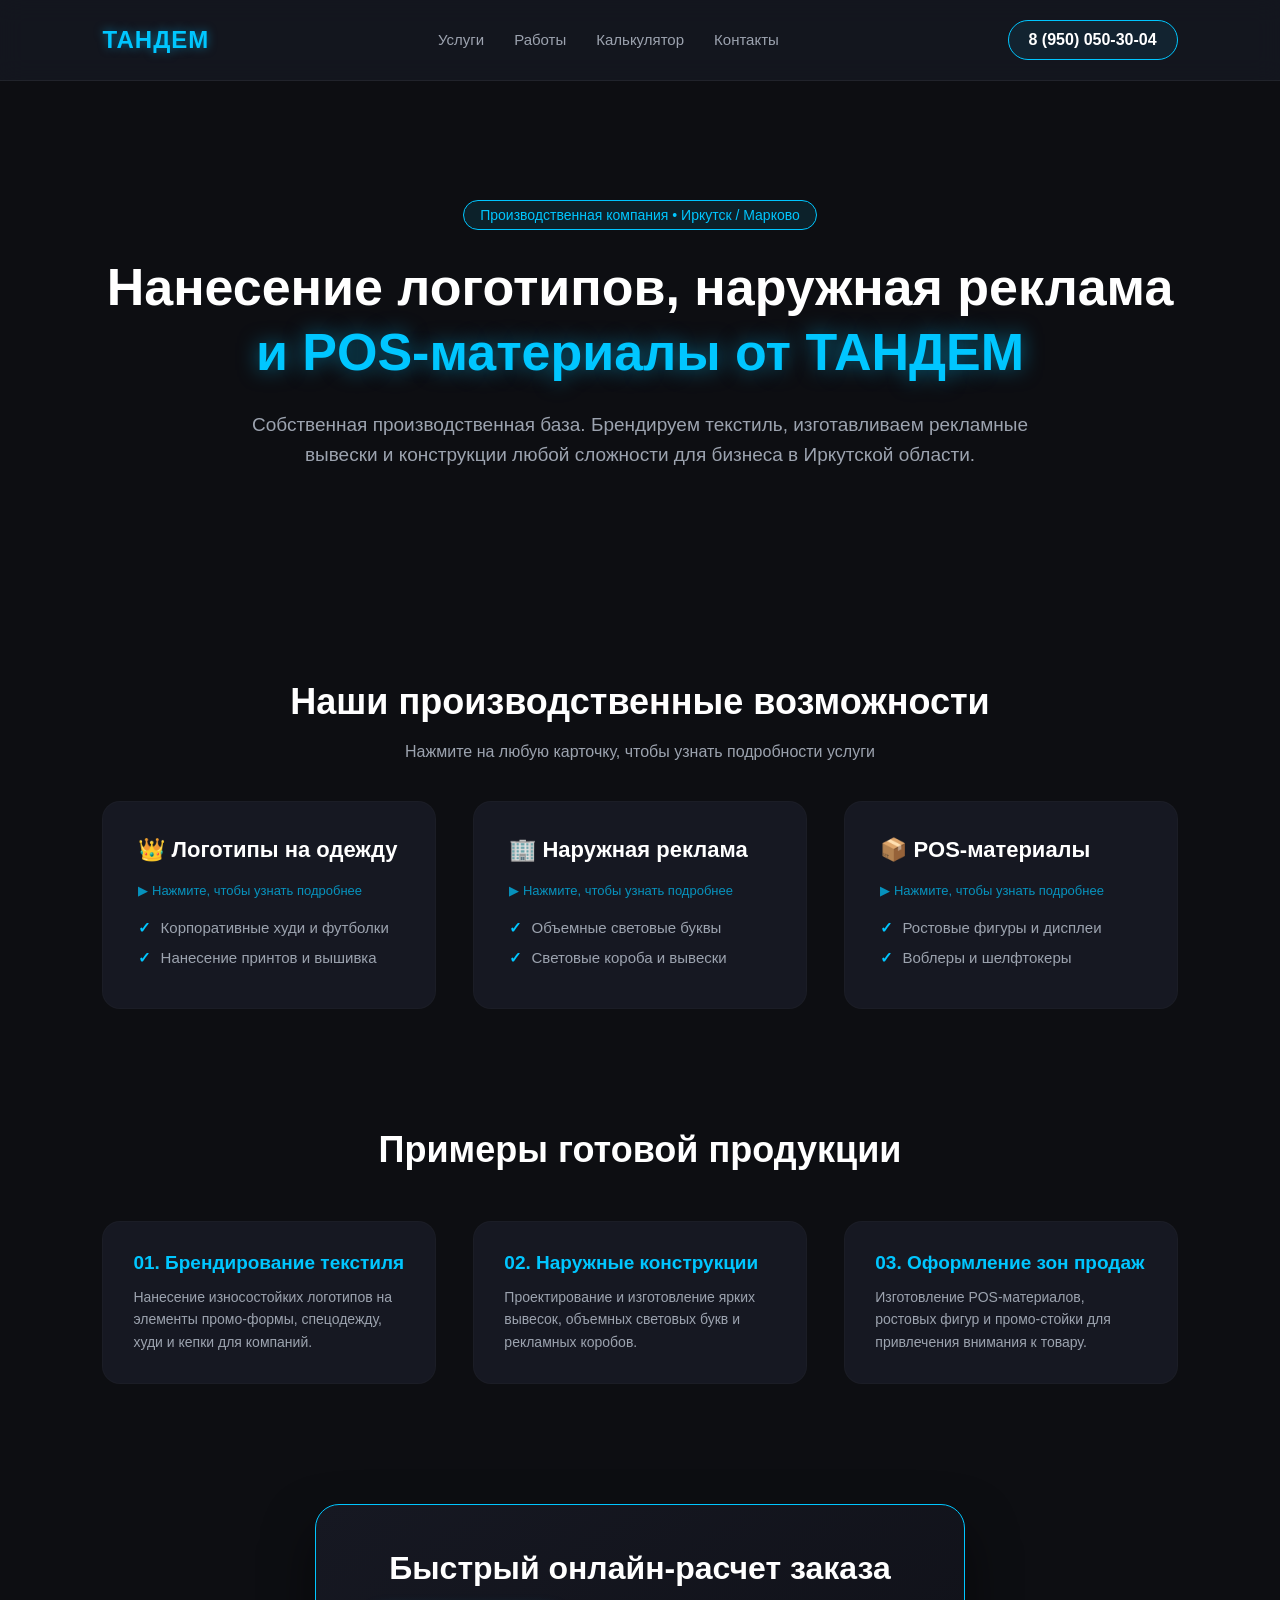
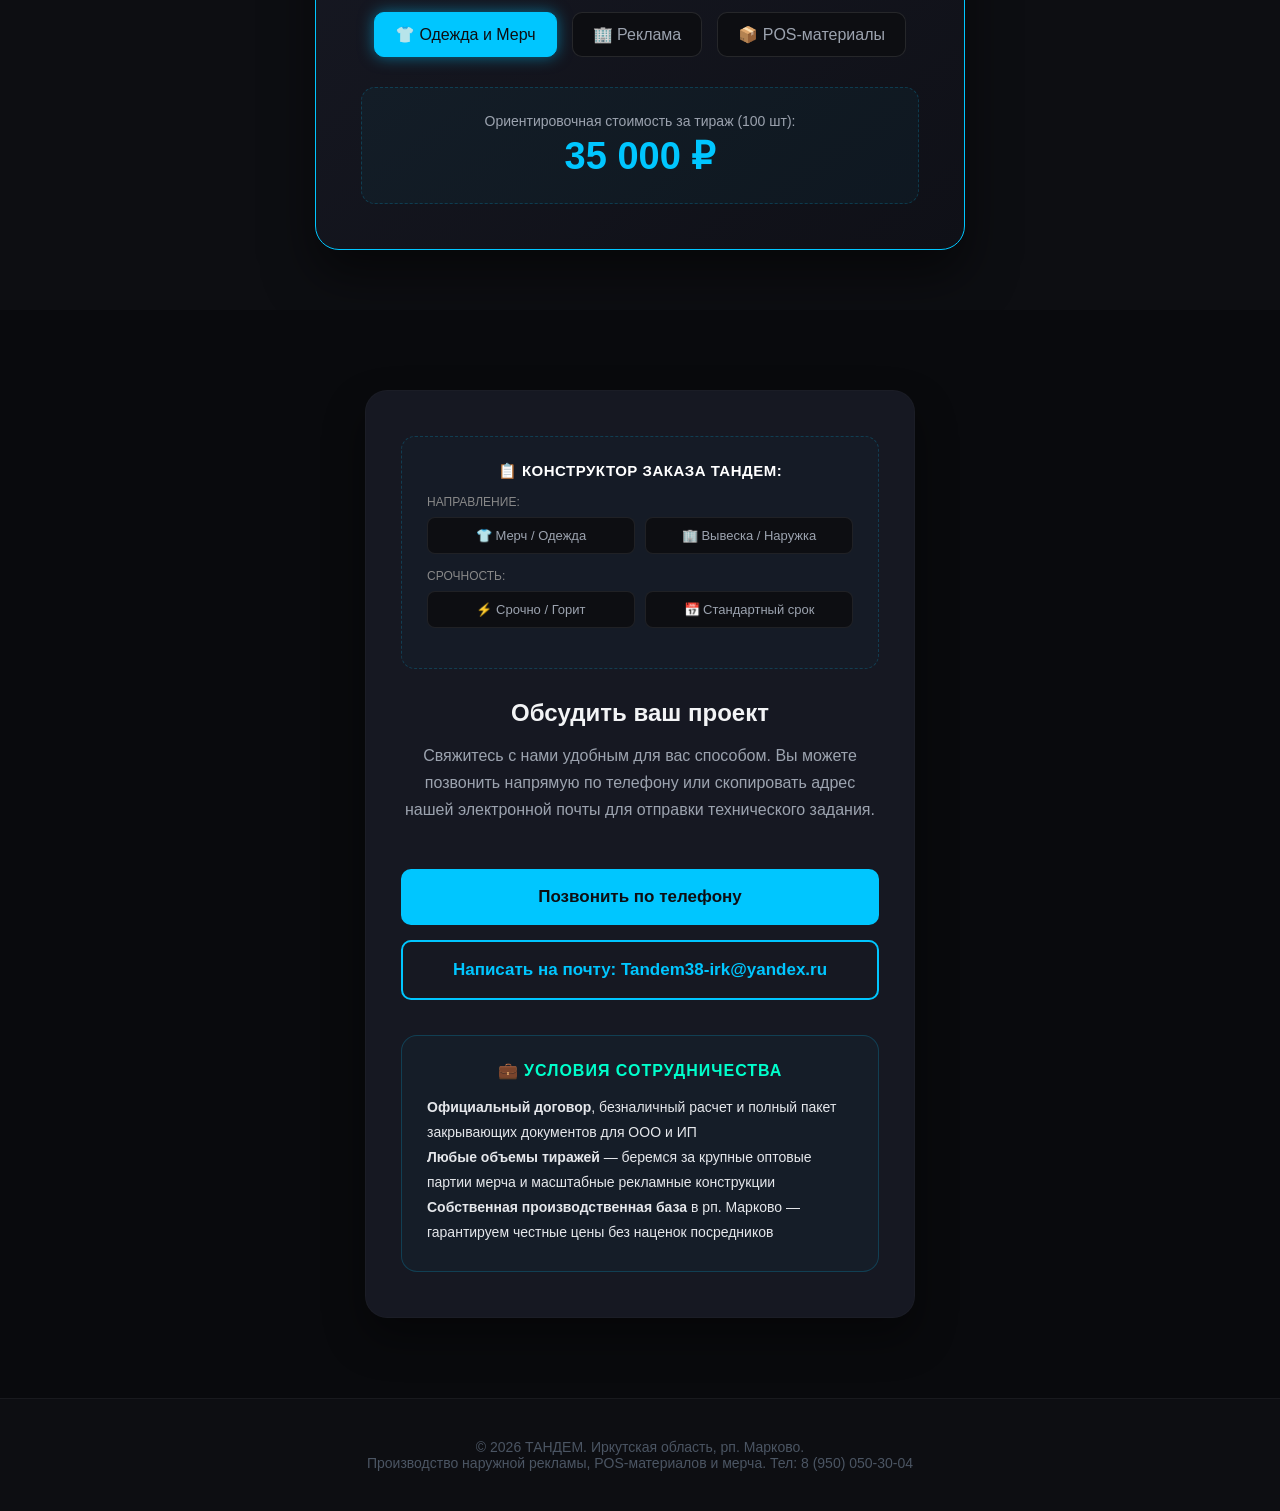
==== index.html @ ad3d8459 "Add files via upload" ====
<!DOCTYPE html>
<html lang="ru">
<head>
    <meta charset="UTF-8">
    <meta name="viewport" content="width=device-width, initial-scale=1.0">
    <title>ТАНДЕМ | Производство рекламы и мерча Иркутск, Марково</title>
    <style>
        /* CSS-переменные для кастомизации цвета и неона на лету */
        :root { --neon: #00c6ff; --sh: rgba(0, 198, 255, 0.5); --pulse: none; }
        
        #hz-80:checked ~ * { --neon: #00ff66; --sh: rgba(0, 255, 102, 0.5); }
        #hz-8080:checked ~ * { --neon: #cc00ff; --sh: rgba(204, 0, 255, 0.5); }
        #xray-on:checked ~ * { --pulse: neonGlow 2s infinite alternate; --sh: rgba(0, 255, 204, 0.8); }

        @keyframes neonGlow {
            0% { box-shadow: 0 0 10px var(--sh); border-color: rgba(255,255,255,0.05); }
            100% { box-shadow: 0 0 25px var(--sh); border-color: var(--neon); }
        }

        * { margin: 0; padding: 0; box-sizing: border-box; font-family: 'Segoe UI', sans-serif; }
        body { background-color: #0d0e12; color: #f3f4f6; scroll-behavior: smooth; padding-top: 100px; overflow-x: hidden; }
        
        header { display: flex; justify-content: space-between; padding: 20px 8%; align-items: center; background: rgba(22, 24, 34, 0.85); backdrop-filter: blur(12px); -webkit-backdrop-filter: blur(12px); position: fixed; width: 100%; top: 0; left: 0; z-index: 9999; border-bottom: 1px solid rgba(255,255,255,0.06); }
        
        /* Секретный кликабельный логотип ТАНДЕМ */
        .logo-btn { font-size: 24px; font-weight: 800; color: #fff; letter-spacing: 1px; cursor: pointer; user-select: none; }
        .logo-btn span { color: var(--neon); text-shadow: 0 0 10px var(--sh); transition: all 0.3s; }
        /* Стили выплывающей хакерской панели */
        #dev-panel { display: none; position: fixed; top: 90px; left: 8%; width: 320px; background: #11121a; border: 2px dashed var(--neon); border-radius: 12px; padding: 20px; z-index: 9998; box-shadow: 0 15px 40px rgba(0,0,0,0.8); font-family: monospace; }
        #toggle-panel:checked ~ #dev-panel { display: block; }
        
        .dev-title { color: #fff; font-size: 14px; margin-bottom: 15px; border-bottom: 1px solid rgba(255,255,255,0.1); padding-bottom: 5px; }
        .dev-group { margin-bottom: 15px; }
        .dev-label { color: #888; font-size: 11px; display: block; margin-bottom: 8px; }
        
        .freq-selector { display: flex; gap: 8px; }
        .freq-btn { flex: 1; text-align: center; background: #161822; border: 1px solid rgba(255,255,255,0.1); padding: 6px; border-radius: 4px; color: #fff; font-size: 11px; cursor: pointer; }
        
        #hz-443:checked ~ #dev-panel .f-443 { background: var(--neon); color: #0d0e12; box-shadow: 0 0 10px var(--sh); font-weight: bold; }
        #hz-80:checked ~ #dev-panel .f-80 { background: var(--neon); color: #0d0e12; box-shadow: 0 0 10px var(--sh); font-weight: bold; }
        #hz-8080:checked ~ #dev-panel .f-8080 { background: var(--neon); color: #0d0e12; box-shadow: 0 0 10px var(--sh); font-weight: bold; }
        
        .toggle-row { display: flex; justify-content: space-between; align-items: center; background: #161822; padding: 8px 12px; border-radius: 6px; border: 1px solid rgba(255,255,255,0.02); }
        .toggle-name { color: #fff; font-size: 12px; }
        .toggle-btn { background: #0d0e12; border: 1px solid rgba(255,255,255,0.2); padding: 4px 10px; border-radius: 4px; color: #666; font-size: 10px; cursor: pointer; }
        #xray-on:checked ~ #dev-panel .ad-on { background: #00ffcc; color: #0d0e12; font-weight: bold; box-shadow: 0 0 10px var(--sh); }

        nav a { color: #9ca3af; text-decoration: none; margin: 0 15px; font-weight: 500; font-size: 15px; transition: color 0.3s; position: relative; }
        nav a::after { content: ''; position: absolute; width: 0; height: 2px; bottom: -5px; left: 0; background-color: var(--neon); transition: width 0.3s; }
        nav a:hover { color: var(--neon); }
        nav a:hover::after { width: 100%; }
        .phone-link { color: #fff; text-decoration: none; font-weight: bold; background: rgba(0, 198, 255, 0.08); padding: 10px 20px; border-radius: 20px; border: 1px solid var(--neon); transition: all 0.3s; }
        .phone-link:hover { background: var(--neon); color: #0d0e12; box-shadow: 0 0 20px var(--sh); transform: translateY(-2px); }
        .hero { padding: 100px 8% 120px 8%; text-align: center; }
        .hero .badge { background: rgba(0, 198, 255, 0.1); color: var(--neon); padding: 6px 16px; border-radius: 20px; font-size: 14px; margin-bottom: 25px; display: inline-block; border: 1px solid var(--neon); }
        .hero h1 { font-size: 52px; margin-bottom: 25px; color: #fff; font-weight: 800; line-height: 1.25; }
        .hero h1 span { color: var(--neon); text-shadow: 0 0 20px var(--sh); }
        .hero p { font-size: 19px; color: #9ca3af; max-width: 800px; margin: 0 auto 30px auto; line-height: 1.6; }
        
        .services { padding: 60px 8%; text-align: center; }
        .services h2 { font-size: 36px; margin-bottom: 20px; color: #fff; }
        .services-sub { color: #9ca3af; font-size: 16px; margin-bottom: 40px; }
        .grid { display: flex; justify-content: space-between; gap: 25px; flex-wrap: wrap; }
        .card-label { width: 31%; cursor: pointer; display: block; text-align: left; }
        .card-input { display: none; }
        
        .card { background: #161822; padding: 35px; border-radius: 18px; border: 1px solid rgba(255,255,255,0.02); animation: var(--pulse); transition: all 0.4s cubic-bezier(0.25, 1, 0.5, 1); height: 100%; }
        .card:hover { transform: translateY(-8px) scale(1.02); background: #1c1f2f; border-color: var(--neon); box-shadow: 0 20px 40px rgba(0, 198, 255, 0.1), 0 15px 30px rgba(0,0,0,0.5); }
        .card h3 { font-size: 22px; margin-bottom: 20px; color: #fff; }
        .card:hover h3 { color: var(--neon); transform: translateX(5px); }
        .card .hint { font-size: 13px; color: var(--neon); margin-bottom: 15px; opacity: 0.7; font-weight: 500; }
        .card ul { list-style: none; color: #9ca3af; font-size: 15px; line-height: 2; }
        .card ul li::before { content: "✓ "; color: var(--neon); margin-right: 5px; font-weight: bold; }
        .card-details { max-height: 0; overflow: hidden; opacity: 0; transition: all 0.5s cubic-bezier(0.25, 1, 0.5, 1); background: rgba(0, 198, 255, 0.03); border-radius: 10px; padding: 0 15px; }
        .card-details p { font-size: 14px; color: #e5e7eb; line-height: 1.6; padding: 15px 0; }
        .card-input:checked + .card { background: #1c1f2f; border-color: var(--neon); box-shadow: 0 0 25px rgba(0, 198, 255, 0.15); }
        .card-input:checked + .card .card-details { max-height: 350px; opacity: 1; padding: 5px 15px; margin-top: 15px; border: 1px solid rgba(0, 198, 255, 0.15); }
        
        .portfolio { padding: 60px 8%; text-align: center; }
        .portfolio h2 { font-size: 36px; margin-bottom: 50px; color: #fff; }
        .portfolio-grid { display: flex; justify-content: space-between; gap: 25px; flex-wrap: wrap; }
        .portfolio-item { width: 31%; background: #161822; border-radius: 18px; padding: 30px; text-align: left; border: 1px solid rgba(255,255,255,0.02); animation: var(--pulse); transition: all 0.3s ease; }
        .portfolio-item:hover { border-color: var(--neon); transform: scale(1.01); }
        .portfolio-item h4 { font-size: 19px; color: var(--neon); margin-bottom: 12px; }
        .portfolio-item p { font-size: 14px; color: #9ca3af; line-height: 1.6; }
        .calc-section { background: linear-gradient(145deg, #161822, #0f1017); padding: 45px; border-radius: 24px; max-width: 650px; margin: 60px auto; text-align: center; border: 1px solid var(--neon); box-shadow: 0 25px 50px rgba(0,0,0,0.5); }
        .calc-section h2 { font-size: 32px; margin-bottom: 25px; color: #fff; }
        .calc-options { display: flex; justify-content: center; gap: 15px; margin-bottom: 30px; }
        .calc-btn { background: #0d0e12; border: 1px solid rgba(255,255,255,0.1); padding: 12px 20px; border-radius: 10px; cursor: pointer; color: #9ca3af; font-weight: 500; transition: 0.3s; }
        .calc-btn:hover { border-color: var(--neon); color: #fff; }
        .result-box { background: rgba(0, 198, 255, 0.04); padding: 25px; border-radius: 14px; margin-top: 25px; border: 1px dashed rgba(0, 198, 255, 0.2); }
        .result-box span { font-size: 38px; font-weight: bold; color: var(--neon); text-shadow: 0 0 15px var(--neon-shadow); }
        .result-box .val { display: none; }
        
        #calc-odezhda:checked ~ .calc-section .opt-o { background: var(--neon); color: #0d0e12; border-color: var(--neon); box-shadow: 0 0 15px var(--sh); }
        #calc-odezhda:checked ~ .calc-section .val-o { display: block; }
        #calc-reklama:checked ~ .calc-section .opt-r { background: var(--neon); color: #0d0e12; border-color: var(--neon); box-shadow: 0 0 15px var(--sh); }
        #calc-reklama:checked ~ .calc-section .val-r { display: block; }
        #calc-pos:checked ~ .calc-section .opt-p { background: var(--neon); color: #0d0e12; border-color: var(--neon); box-shadow: 0 0 15px var(--sh); }
        #calc-pos:checked ~ .calc-section .val-p { display: block; }

        /* Стили конструктора ТЗ заказов */
        .tz-builder { background: rgba(0, 198, 255, 0.02); border: 1px dashed rgba(0, 198, 255, 0.2); padding: 25px; border-radius: 14px; margin-bottom: 30px; text-align: left; }
        .tz-title { color: #fff; font-size: 15px; font-weight: bold; margin-bottom: 15px; text-transform: uppercase; letter-spacing: 0.5px; text-align: center; }
        .tz-label { display: block; font-size: 12px; color: #888; margin-bottom: 8px; }
        .tz-row { display: flex; gap: 10px; margin-bottom: 15px; }
        .tz-btn { flex: 1; text-align: center; background: #0d0e12; border: 1px solid rgba(255,255,255,0.08); padding: 10px; border-radius: 8px; font-size: 13px; color: #9ca3af; cursor: pointer; transition: 0.2s; user-select: none; }
        .tz-btn:hover { border-color: var(--neon); color: #fff; }
        
        #type-merch:checked ~ .contacts-container .btn-m,
        #type-reklama:checked ~ .contacts-container .btn-r,
        #time-fast:checked ~ .contacts-container .btn-f,
        #time-norm:checked ~ .contacts-container .btn-n { background: var(--neon); color: #0d0e12; border-color: var(--neon); font-weight: bold; box-shadow: 0 0 10px var(--sh); }

        .contacts-section { padding: 80px 8%; text-align: center; background: #090a0d; }
        .contacts-container { max-width: 550px; margin: 0 auto; text-align: center; background: #161822; padding: 45px 35px; border-radius: 22px; border: 1px solid rgba(255,255,255,0.02); animation: var(--pulse); box-shadow: 0 20px 40px rgba(0,0,0,0.4); }
        .contacts-container p { color: #9ca3af; font-size: 16px; line-height: 1.7; }
        .btn-box { display: flex !important; flex-direction: column !important; gap: 15px !important; margin-top: 45px !important; }
        .btn-submit { width: 100%; background: var(--neon); color: #0d0e12; padding: 18px; border-radius: 10px; border: none; font-weight: bold; font-size: 17px; cursor: pointer; text-decoration: none; display: inline-block; transition: all 0.3s; }
        .btn-submit:hover { background: #00aed4; transform: translateY(-3px); box-shadow: 0 12px 25px var(--sh); }
        .btn-secondary { background: transparent; color: var(--neon); border: 2px solid var(--neon); }
        .btn-secondary:hover { background: rgba(0, 198, 255, 0.08); color: #fff; }
        .delivery-badge { background: rgba(0, 198, 255, 0.03); border: 1px solid rgba(0, 198, 255, 0.2); padding: 25px; border-radius: 16px; margin-top: 35px; text-align: left; }
        .delivery-badge h4 { color: #00ffcc; font-size: 16px; font-weight: bold; margin-bottom: 15px; text-transform: uppercase; letter-spacing: 1px; text-align: center; }
        .delivery-badge ul { list-style: none; color: #e5e7eb; font-size: 14px; line-height: 1.8; }
        footer { padding: 40px 8%; text-align: center; color: #4b5563; font-size: 14px; background: #0d0e12; border-top: 1px solid rgba(255,255,255,0.05); }
        .invisible-input { display: none; }
    </style>
</head>
    <!-- Железные HTML триггеры кастомизации панели управления и ТЗ с правильными ID -->
    <input type="radio" name="theme-freq" id="hz-443" class="invisible-input" checked>
    <input type="radio" name="theme-freq" id="hz-80" class="invisible-input">
    <input type="radio" name="theme-freq" id="hz-8080" class="invisible-input">
    <input type="checkbox" id="toggle-panel" class="invisible-input">
    <input type="checkbox" id="xray-on" class="invisible-input">
    
    <input type="radio" name="calc-select" id="calc-odezhda" class="invisible-input" checked>
    <input type="radio" name="calc-select" id="calc-reklama" class="invisible-input">
    <input type="radio" name="calc-select" id="calc-pos" class="invisible-input">
    
    <input type="radio" name="tz-type" id="type-merch" class="invisible-input" checked>
    <input type="radio" name="tz-type" id="type-reklama" class="invisible-input">
    <input type="radio" name="tz-time" id="time-fast" class="invisible-input" checked>
    <input type="radio" name="tz-time" id="time-norm" class="invisible-input">

    <header>
        <!-- Клик на ТАНДЕМ открывает скрытый пульт управления -->
        <label class="logo-btn" for="toggle-panel"><span>ТАНДЕМ</span></label>
        <nav><a href="#services">Услуги</a><a href="#portfolio">Работы</a><a href="#calc">Калькулятор</a><a href="#contacts">Контакты</a></nav>
        <a href="tel:+79500503004" class="phone-link">8 (950) 050-30-04</a>
    </header>

    <!-- Скрытый пульт кастомизации -->
    <div id="dev-panel">
        <div class="dev-title">>_ TANDEM_CONTROL_PANEL</div>
        <div class="dev-group">
            <span class="dev-label">COLOR SPECTRUM (СМЕНА ЦВЕТА СЛОВА И КНОПОК):</span>
            <div class="freq-selector">
                <label class="freq-btn f-443" for="hz-443">Голубой</label>
                <label class="freq-btn f-80" for="hz-80">Зеленый</label>
                <label class="freq-btn f-8080" for="hz-8080">Фиолетовый</label>
            </div>
        </div>
        <div class="dev-group">
            <span class="dev-label">VISUAL EFFECT:</span>
            <div class="toggle-row">
                <span class="toggle-name">⚡ НЕОНОВАЯ ПОДСВЕТКА [X-RAY]</span>
                <label class="toggle-btn ad-on" for="xray-on">ВКЛ / ВЫКЛ</label>
            </div>
        </div>
    </div>
    
    <section class="hero">
        <div class="badge">Производственная компания • Иркутск / Марково</div>
        <h1>Нанесение логотипов, наружная реклама <br><span>и POS-материалы от ТАНДЕМ</span></h1>
        <p>Собственная производственная база. Брендируем текстиль, изготавливаем рекламные вывески и конструкции любой сложности для бизнеса в Иркутской области.</p>
    </section>
    
    <section class="services" id="services">
        <h2>Наши производственные возможности</h2>
        <p class="services-sub">Нажмите на любую карточку, чтобы узнать подробности услуги</p>
        <div class="grid">
            <label class="card-label" for="serve-1">
                <input type="checkbox" id="serve-1" class="card-input">
                <div class="card">
                    <h3>👑 Логотипы на одежду</h3>
                    <p class="hint">▶ Нажмите, чтобы узнать подробнее</p>
                    <ul>
                        <li>Корпоративные худи и футболки</li>
                        <li>Нанесение принтов и вышивка</li>
                    </ul>
                    <div class="card-details">
                        <p>Мы создаем брендированную одежду под ключ. Шьем и закупаем качественные заготовки футболок, худи, бейсболок и промо-формы. Делаем долговечную DTF-печать, шелкографию и премиальную компьютерную вышивку шевронов, которая не сотрется после 100 стирок. Идеально для корпоративного стиля и мерча!</p>
                    </div>
                </div>
            </label>
            <label class="card-label" for="serve-2">
                <input type="checkbox" id="serve-2" class="card-input">
                <div class="card">
                    <h3>🏢 Наружная реклама</h3>
                    <p class="hint">▶ Нажмите, чтобы узнать подробнее</p>
                    <ul>
                        <li>Объемные световые буквы</li>
                        <li>Световые короба и вывески</li>
                    </ul>
                    <div class="card-details">
                        <p>Полный цикл производства рекламных конструкций в Иркутске. Изготавливаем яркие объемные световые буквы, лайтбоксы (световые короба), фасадные вывески и баннеры. Используем только надежные и экономичные светодиоды. Сами спроектируем дизайн, изготовим каркас и аккуратно смонтируем на вашем объекте.</p>
                    </div>
                </div>
            </label>
            <label class="card-label" for="serve-3">
                <input type="checkbox" id="serve-3" class="card-input">
                <div class="card">
                    <h3>📦 POS-материалы</h3>
                    <p class="hint">▶ Нажмите, чтобы узнать подробнее</p>
                    <ul>
                        <li>Ростовые фигуры и дисплеи</li>
                        <li>Воблеры и шелфтокеры</li>
                    </ul>
                    <div class="card-details">
                        <p>Оформление зон продаж в супермаркетах и магазинах Иркутской области. Производим ростовые фигуры из прочного пластика, брендированные промо-стойки, воблеры, шелфтокеры и паллетные декорации. Помогаем вашему товару выгодно выделиться на полке и привлечь максимум внимания покупателей!</p>
                    </div>
                </div>
            </label>
        </div>
    </section>
    
    <section class="portfolio" id="portfolio">
        <h2>Примеры готовой продукции</h2>
        <div class="portfolio-grid">
            <div class="portfolio-item"><h4>01. Брендирование текстиля</h4><p>Нанесение износостойких логотипов на элементы промо-формы, спецодежду, худи и кепки для компаний.</p></div>
            <div class="portfolio-item"><h4>02. Наружные конструкции</h4><p>Проектирование и изготовление ярких вывесок, объемных световых букв и рекламных коробов.</p></div>
            <div class="portfolio-item"><h4>03. Оформление зон продаж</h4><p>Изготовление POS-материалов, ростовых фигур и промо-стойки для привлечения внимания к товару.</p></div>
        </div>
    </section>
    
    <section class="calc-section" id="calc">
        <h2>Быстрый онлайн-расчет заказа</h2>
        <div class="calc-options">
            <label class="calc-btn opt-o" for="calc-odezhda">👕 Одежда и Мерч</label>
            <label class="calc-btn opt-r" for="calc-reklama">🏢 Реклама</label>
            <label class="calc-btn opt-p" for="calc-pos">📦 POS-материалы</label>
        </div>
        <div class="result-box">
            <p style="font-size: 14px; color: #9ca3af; margin-bottom: 5px;">Ориентировочная стоимость за тираж (100 шт):</p>
            <span class="val val-o">35 000 ₽</span>
            <span class="val val-r">15 000 ₽</span>
            <span class="val val-p">25 000 ₽</span>
        </div>
    </section>
    
    <section class="contacts-section" id="contacts">
        <div class="contacts-container">
            <div class="tz-builder">
                <div class="tz-title">📋 Конструктор заказа ТАНДЕМ:</div>
                <span class="tz-label">НАПРАВЛЕНИЕ:</span>
                <div class="tz-row">
                    <label class="tz-btn btn-m" for="type-merch">👕 Мерч / Одежда</label>
                    <label class="tz-btn btn-r" for="type-reklama">🏢 Вывеска / Наружка</label>
                </div>
                <span class="tz-label">СРОЧНОСТЬ:</span>
                <div class="tz-row">
                    <label class="tz-btn btn-f" for="time-fast">⚡ Срочно / Горит</label>
                    <label class="tz-btn btn-n" for="time-norm">📅 Стандартный срок</label>
                </div>
            </div>

            <h2>Обсудить ваш проект</h2>
            <p style="margin-top: 15px;">Свяжитесь с нами удобным для вас способом. Вы можете позвонить напрямую по телефону или скопировать адрес нашей электронной почты для отправки технического задания.</p>
            <div class="btn-box">
                <a href="tel:+79500503004" class="btn-submit btn-primary">Позвонить по телефону</a>
                <a href="mailto:Tandem38-irk@yandex.ru?subject=Заказ расчета проекта ТАНДЕМ" class="btn-submit btn-secondary">Написать на почту: Tandem38-irk@yandex.ru</a>
            </div>
            
            <div class="delivery-badge">
                <h4>💼 Условия сотрудничества</h4>
                <ul style="list-style: none;">
                    <li><b>Официальный договор</b>, безналичный расчет и полный пакет закрывающих документов для ООО и ИП</li>
                    <li><b>Любые объемы тиражей</b> — беремся за крупные оптовые партии мерча и масштабные рекламные конструкции</li>
                    <li><b>Собственная производственная база</b> в рп. Марково — гарантируем честные цены без наценок посредников</li>
                </ul>
            </div>
        </div>
    </section>
    
    <footer><p>© 2026 ТАНДЕМ. Иркутская область, рп. Марково.</p><p>Производство наружной рекламы, POS-материалов и мерча. Тел: 8 (950) 050-30-04</p></footer>
</body>
</html>
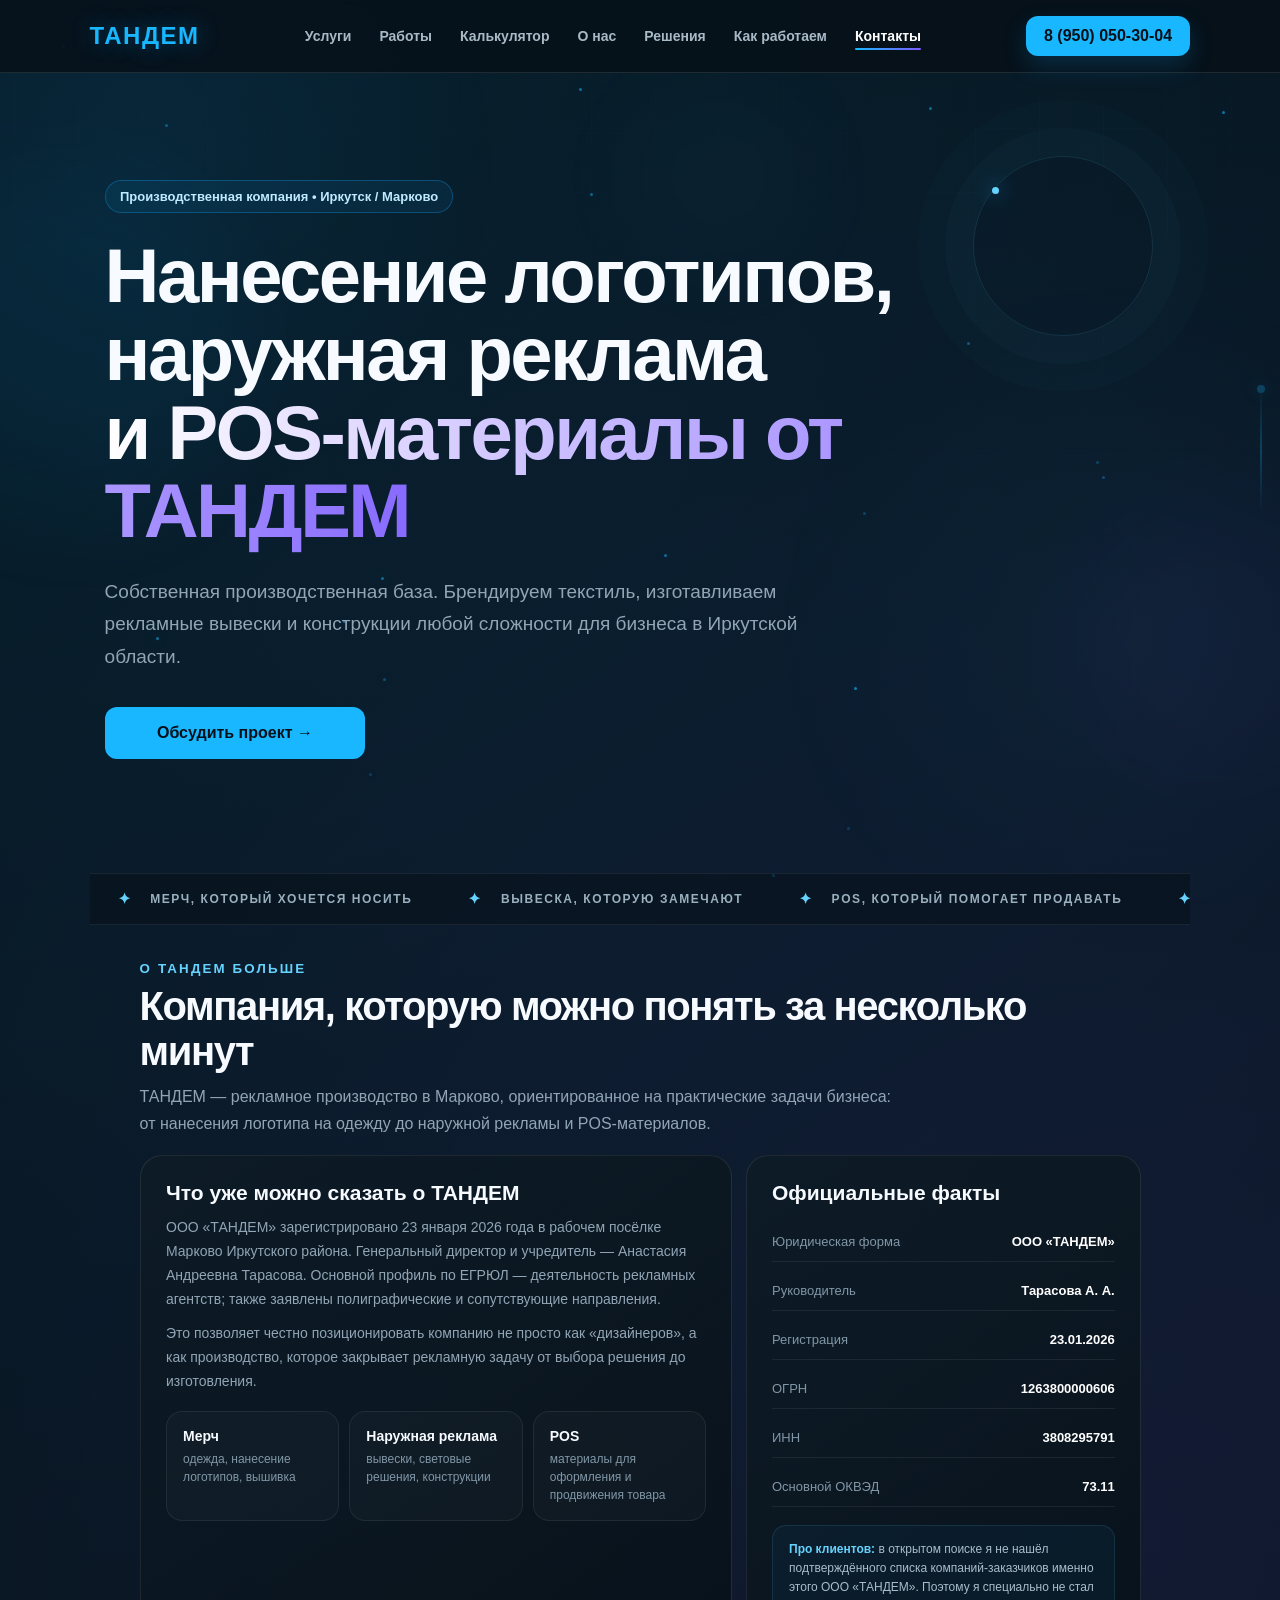
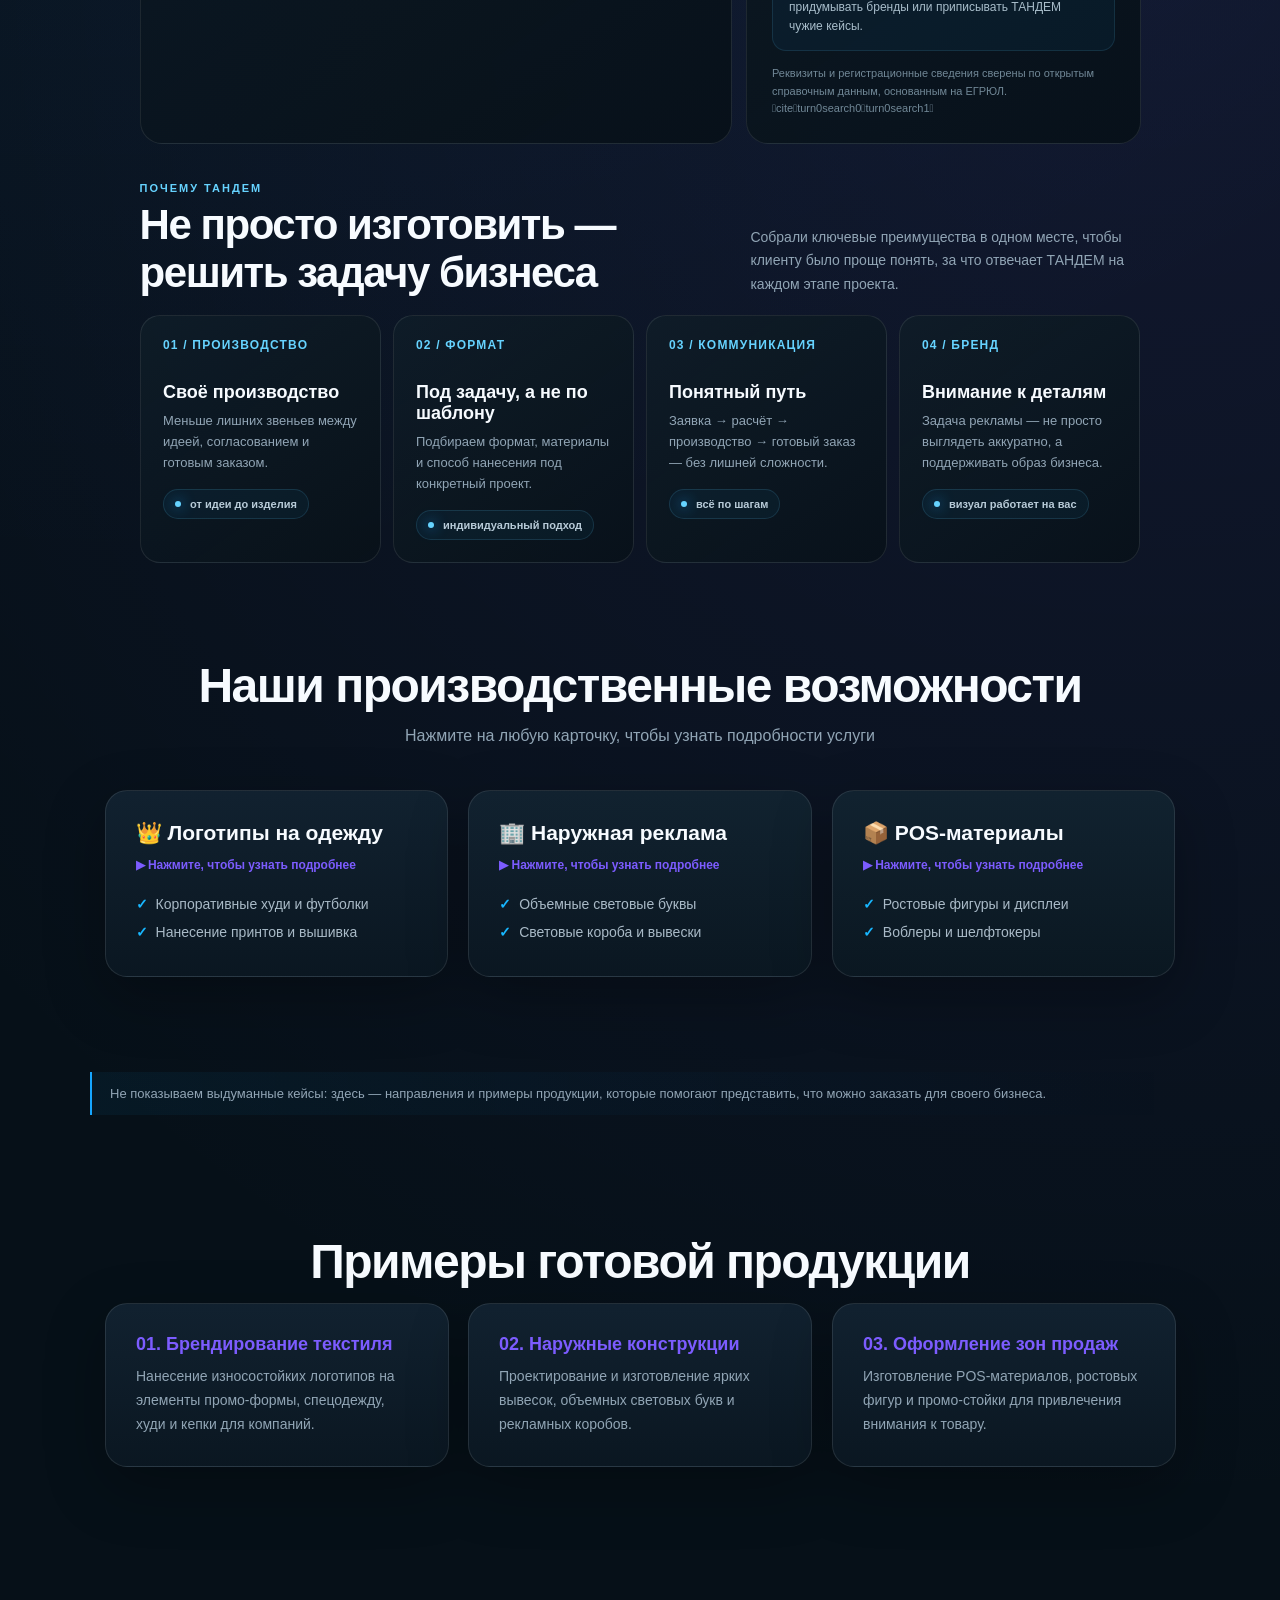
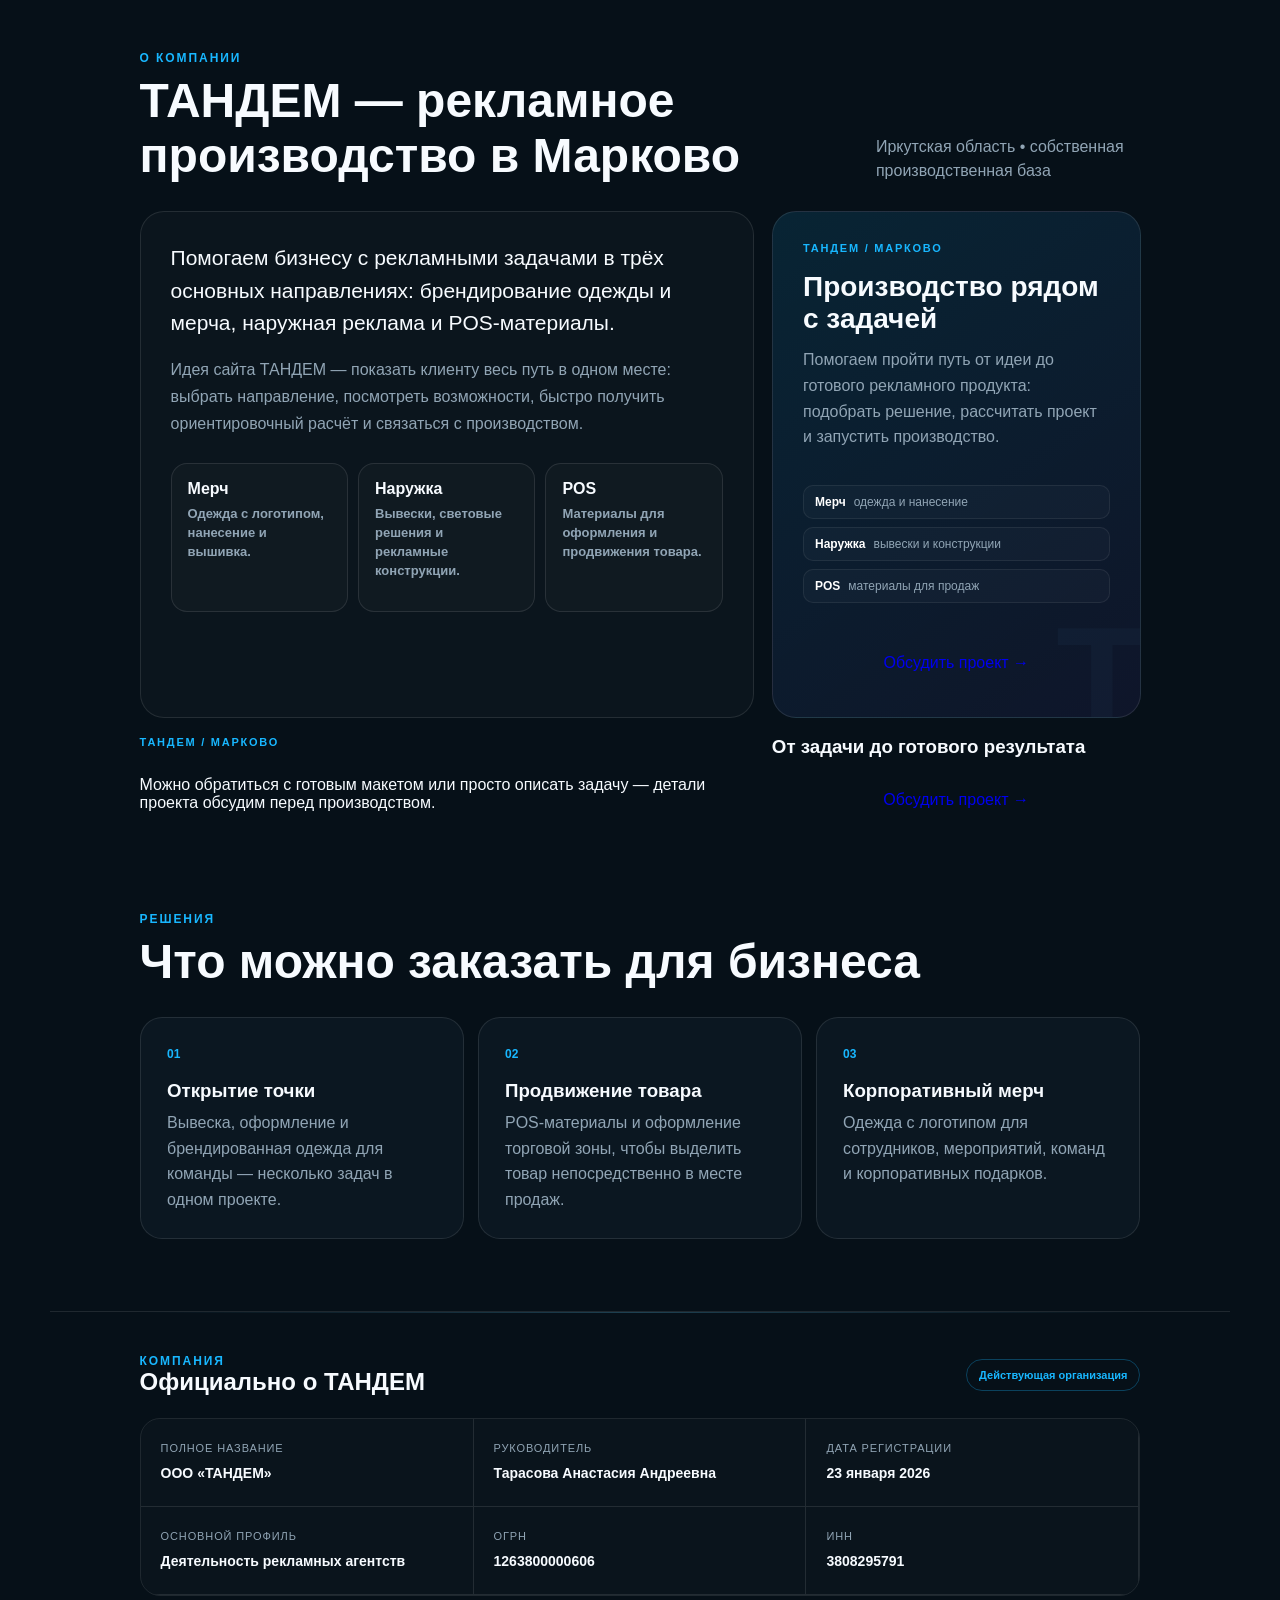
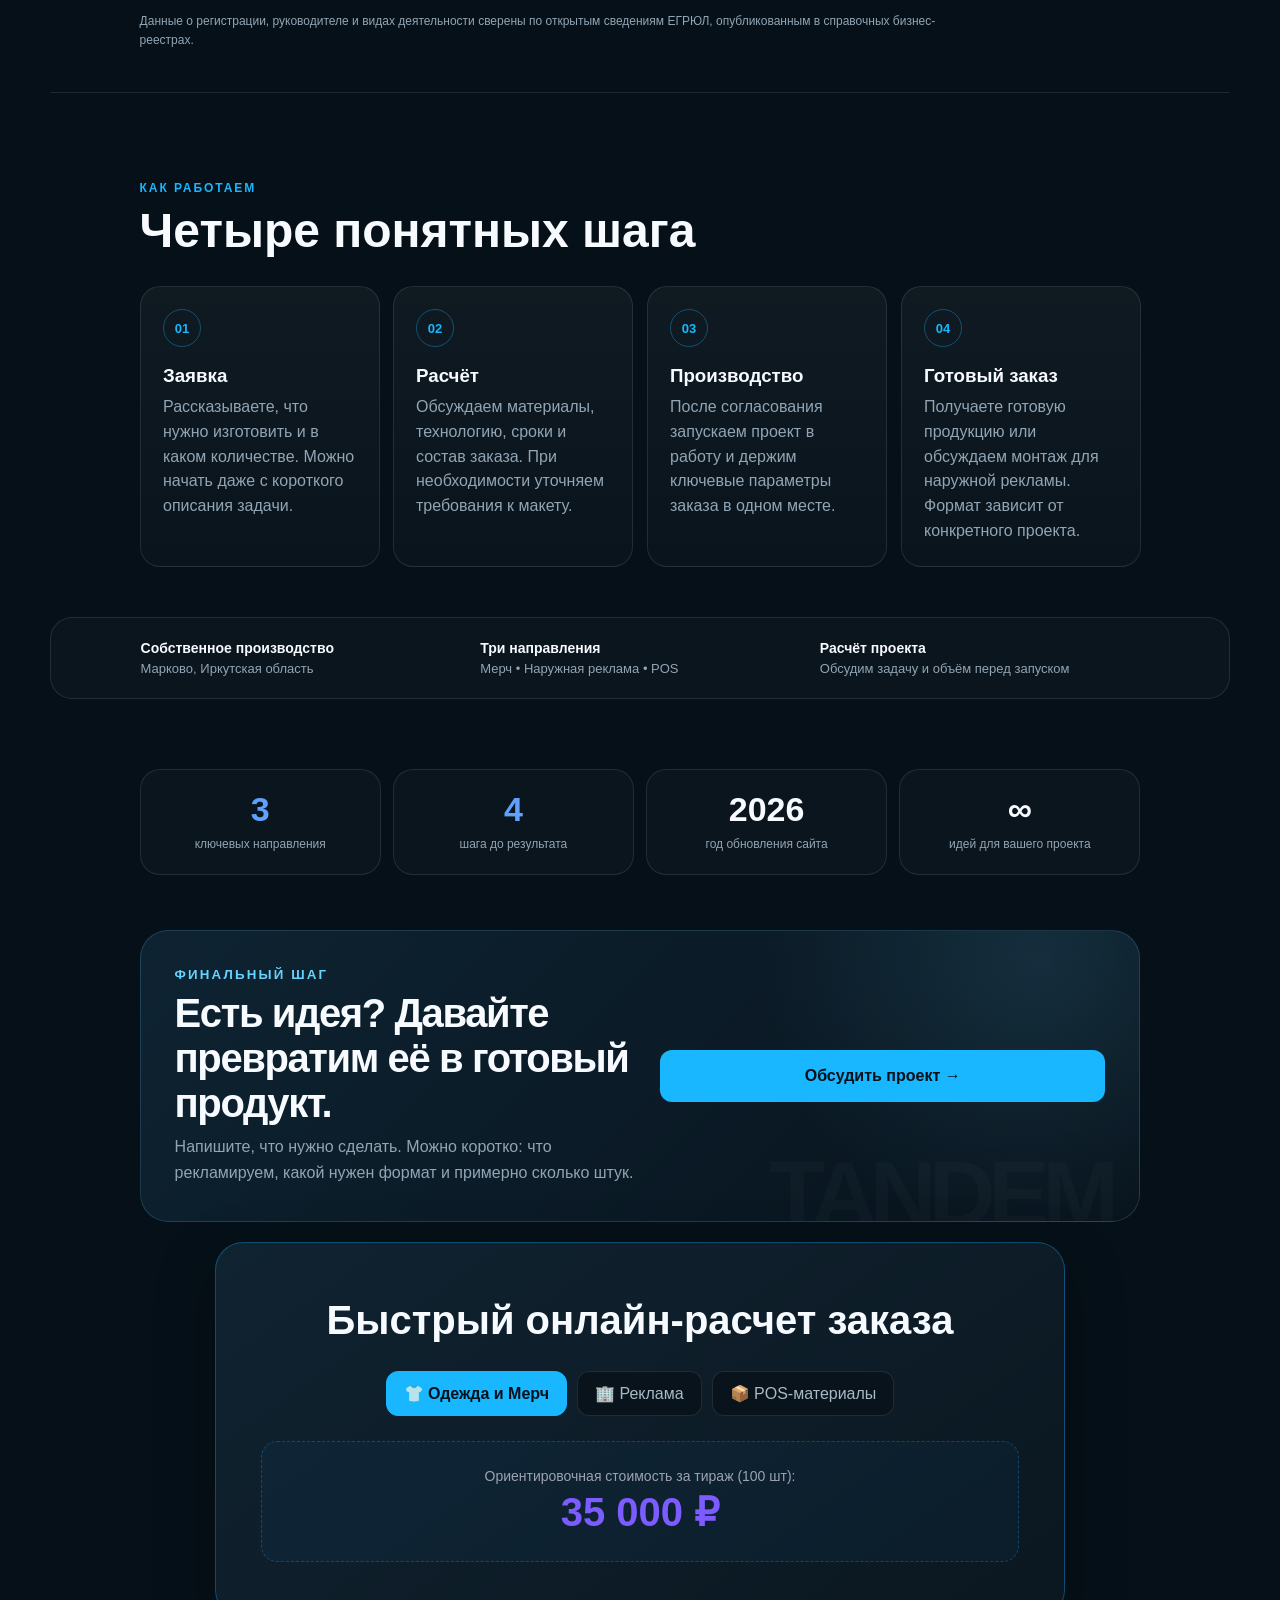
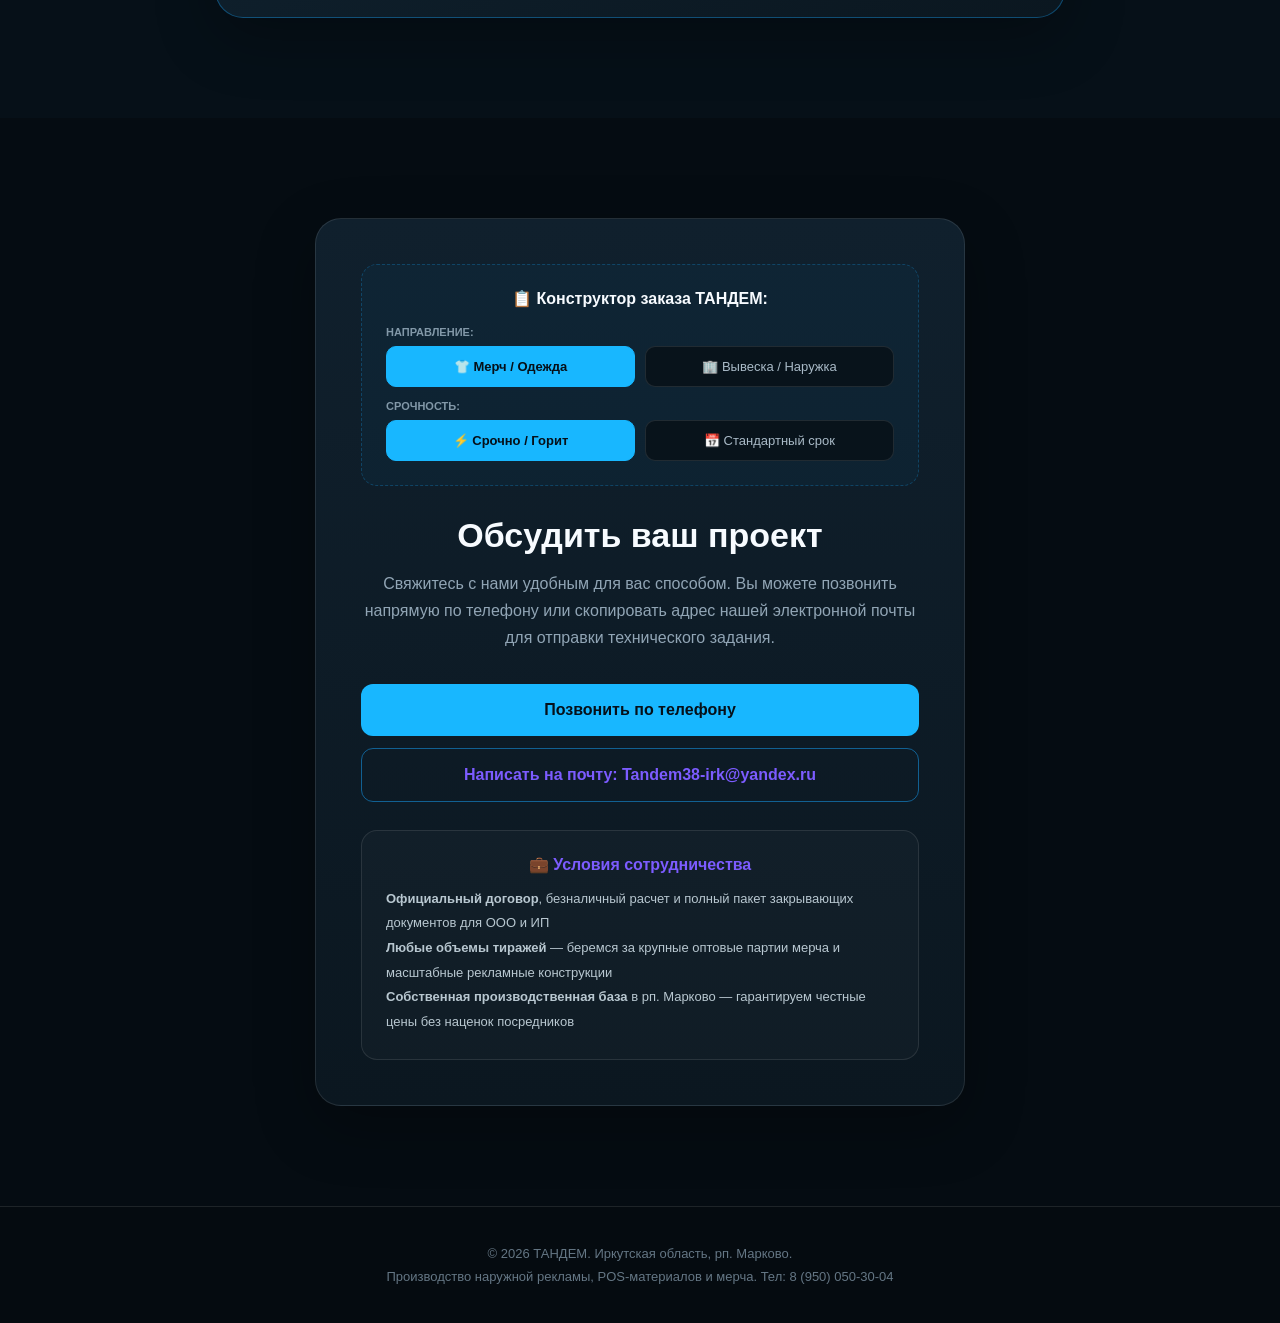
==== commit 68e1e624: "Add files via upload" ====
--- a/index.html
+++ b/index.html
@@ -1,288 +1,1996 @@
-<!DOCTYPE html>
-<html lang="ru">
-<head>
-    <meta charset="UTF-8">
-    <meta name="viewport" content="width=device-width, initial-scale=1.0">
-    <title>ТАНДЕМ | Производство рекламы и мерча Иркутск, Марково</title>
-    <style>
-        /* CSS-переменные для кастомизации цвета и неона на лету */
-        :root { --neon: #00c6ff; --sh: rgba(0, 198, 255, 0.5); --pulse: none; }
-        
-        #hz-80:checked ~ * { --neon: #00ff66; --sh: rgba(0, 255, 102, 0.5); }
-        #hz-8080:checked ~ * { --neon: #cc00ff; --sh: rgba(204, 0, 255, 0.5); }
-        #xray-on:checked ~ * { --pulse: neonGlow 2s infinite alternate; --sh: rgba(0, 255, 204, 0.8); }
-
-        @keyframes neonGlow {
-            0% { box-shadow: 0 0 10px var(--sh); border-color: rgba(255,255,255,0.05); }
-            100% { box-shadow: 0 0 25px var(--sh); border-color: var(--neon); }
-        }
-
-        * { margin: 0; padding: 0; box-sizing: border-box; font-family: 'Segoe UI', sans-serif; }
-        body { background-color: #0d0e12; color: #f3f4f6; scroll-behavior: smooth; padding-top: 100px; overflow-x: hidden; }
-        
-        header { display: flex; justify-content: space-between; padding: 20px 8%; align-items: center; background: rgba(22, 24, 34, 0.85); backdrop-filter: blur(12px); -webkit-backdrop-filter: blur(12px); position: fixed; width: 100%; top: 0; left: 0; z-index: 9999; border-bottom: 1px solid rgba(255,255,255,0.06); }
-        
-        /* Секретный кликабельный логотип ТАНДЕМ */
-        .logo-btn { font-size: 24px; font-weight: 800; color: #fff; letter-spacing: 1px; cursor: pointer; user-select: none; }
-        .logo-btn span { color: var(--neon); text-shadow: 0 0 10px var(--sh); transition: all 0.3s; }
-        /* Стили выплывающей хакерской панели */
-        #dev-panel { display: none; position: fixed; top: 90px; left: 8%; width: 320px; background: #11121a; border: 2px dashed var(--neon); border-radius: 12px; padding: 20px; z-index: 9998; box-shadow: 0 15px 40px rgba(0,0,0,0.8); font-family: monospace; }
-        #toggle-panel:checked ~ #dev-panel { display: block; }
-        
-        .dev-title { color: #fff; font-size: 14px; margin-bottom: 15px; border-bottom: 1px solid rgba(255,255,255,0.1); padding-bottom: 5px; }
-        .dev-group { margin-bottom: 15px; }
-        .dev-label { color: #888; font-size: 11px; display: block; margin-bottom: 8px; }
-        
-        .freq-selector { display: flex; gap: 8px; }
-        .freq-btn { flex: 1; text-align: center; background: #161822; border: 1px solid rgba(255,255,255,0.1); padding: 6px; border-radius: 4px; color: #fff; font-size: 11px; cursor: pointer; }
-        
-        #hz-443:checked ~ #dev-panel .f-443 { background: var(--neon); color: #0d0e12; box-shadow: 0 0 10px var(--sh); font-weight: bold; }
-        #hz-80:checked ~ #dev-panel .f-80 { background: var(--neon); color: #0d0e12; box-shadow: 0 0 10px var(--sh); font-weight: bold; }
-        #hz-8080:checked ~ #dev-panel .f-8080 { background: var(--neon); color: #0d0e12; box-shadow: 0 0 10px var(--sh); font-weight: bold; }
-        
-        .toggle-row { display: flex; justify-content: space-between; align-items: center; background: #161822; padding: 8px 12px; border-radius: 6px; border: 1px solid rgba(255,255,255,0.02); }
-        .toggle-name { color: #fff; font-size: 12px; }
-        .toggle-btn { background: #0d0e12; border: 1px solid rgba(255,255,255,0.2); padding: 4px 10px; border-radius: 4px; color: #666; font-size: 10px; cursor: pointer; }
-        #xray-on:checked ~ #dev-panel .ad-on { background: #00ffcc; color: #0d0e12; font-weight: bold; box-shadow: 0 0 10px var(--sh); }
-
-        nav a { color: #9ca3af; text-decoration: none; margin: 0 15px; font-weight: 500; font-size: 15px; transition: color 0.3s; position: relative; }
-        nav a::after { content: ''; position: absolute; width: 0; height: 2px; bottom: -5px; left: 0; background-color: var(--neon); transition: width 0.3s; }
-        nav a:hover { color: var(--neon); }
-        nav a:hover::after { width: 100%; }
-        .phone-link { color: #fff; text-decoration: none; font-weight: bold; background: rgba(0, 198, 255, 0.08); padding: 10px 20px; border-radius: 20px; border: 1px solid var(--neon); transition: all 0.3s; }
-        .phone-link:hover { background: var(--neon); color: #0d0e12; box-shadow: 0 0 20px var(--sh); transform: translateY(-2px); }
-        .hero { padding: 100px 8% 120px 8%; text-align: center; }
-        .hero .badge { background: rgba(0, 198, 255, 0.1); color: var(--neon); padding: 6px 16px; border-radius: 20px; font-size: 14px; margin-bottom: 25px; display: inline-block; border: 1px solid var(--neon); }
-        .hero h1 { font-size: 52px; margin-bottom: 25px; color: #fff; font-weight: 800; line-height: 1.25; }
-        .hero h1 span { color: var(--neon); text-shadow: 0 0 20px var(--sh); }
-        .hero p { font-size: 19px; color: #9ca3af; max-width: 800px; margin: 0 auto 30px auto; line-height: 1.6; }
-        
-        .services { padding: 60px 8%; text-align: center; }
-        .services h2 { font-size: 36px; margin-bottom: 20px; color: #fff; }
-        .services-sub { color: #9ca3af; font-size: 16px; margin-bottom: 40px; }
-        .grid { display: flex; justify-content: space-between; gap: 25px; flex-wrap: wrap; }
-        .card-label { width: 31%; cursor: pointer; display: block; text-align: left; }
-        .card-input { display: none; }
-        
-        .card { background: #161822; padding: 35px; border-radius: 18px; border: 1px solid rgba(255,255,255,0.02); animation: var(--pulse); transition: all 0.4s cubic-bezier(0.25, 1, 0.5, 1); height: 100%; }
-        .card:hover { transform: translateY(-8px) scale(1.02); background: #1c1f2f; border-color: var(--neon); box-shadow: 0 20px 40px rgba(0, 198, 255, 0.1), 0 15px 30px rgba(0,0,0,0.5); }
-        .card h3 { font-size: 22px; margin-bottom: 20px; color: #fff; }
-        .card:hover h3 { color: var(--neon); transform: translateX(5px); }
-        .card .hint { font-size: 13px; color: var(--neon); margin-bottom: 15px; opacity: 0.7; font-weight: 500; }
-        .card ul { list-style: none; color: #9ca3af; font-size: 15px; line-height: 2; }
-        .card ul li::before { content: "✓ "; color: var(--neon); margin-right: 5px; font-weight: bold; }
-        .card-details { max-height: 0; overflow: hidden; opacity: 0; transition: all 0.5s cubic-bezier(0.25, 1, 0.5, 1); background: rgba(0, 198, 255, 0.03); border-radius: 10px; padding: 0 15px; }
-        .card-details p { font-size: 14px; color: #e5e7eb; line-height: 1.6; padding: 15px 0; }
-        .card-input:checked + .card { background: #1c1f2f; border-color: var(--neon); box-shadow: 0 0 25px rgba(0, 198, 255, 0.15); }
-        .card-input:checked + .card .card-details { max-height: 350px; opacity: 1; padding: 5px 15px; margin-top: 15px; border: 1px solid rgba(0, 198, 255, 0.15); }
-        
-        .portfolio { padding: 60px 8%; text-align: center; }
-        .portfolio h2 { font-size: 36px; margin-bottom: 50px; color: #fff; }
-        .portfolio-grid { display: flex; justify-content: space-between; gap: 25px; flex-wrap: wrap; }
-        .portfolio-item { width: 31%; background: #161822; border-radius: 18px; padding: 30px; text-align: left; border: 1px solid rgba(255,255,255,0.02); animation: var(--pulse); transition: all 0.3s ease; }
-        .portfolio-item:hover { border-color: var(--neon); transform: scale(1.01); }
-        .portfolio-item h4 { font-size: 19px; color: var(--neon); margin-bottom: 12px; }
-        .portfolio-item p { font-size: 14px; color: #9ca3af; line-height: 1.6; }
-        .calc-section { background: linear-gradient(145deg, #161822, #0f1017); padding: 45px; border-radius: 24px; max-width: 650px; margin: 60px auto; text-align: center; border: 1px solid var(--neon); box-shadow: 0 25px 50px rgba(0,0,0,0.5); }
-        .calc-section h2 { font-size: 32px; margin-bottom: 25px; color: #fff; }
-        .calc-options { display: flex; justify-content: center; gap: 15px; margin-bottom: 30px; }
-        .calc-btn { background: #0d0e12; border: 1px solid rgba(255,255,255,0.1); padding: 12px 20px; border-radius: 10px; cursor: pointer; color: #9ca3af; font-weight: 500; transition: 0.3s; }
-        .calc-btn:hover { border-color: var(--neon); color: #fff; }
-        .result-box { background: rgba(0, 198, 255, 0.04); padding: 25px; border-radius: 14px; margin-top: 25px; border: 1px dashed rgba(0, 198, 255, 0.2); }
-        .result-box span { font-size: 38px; font-weight: bold; color: var(--neon); text-shadow: 0 0 15px var(--neon-shadow); }
-        .result-box .val { display: none; }
-        
-        #calc-odezhda:checked ~ .calc-section .opt-o { background: var(--neon); color: #0d0e12; border-color: var(--neon); box-shadow: 0 0 15px var(--sh); }
-        #calc-odezhda:checked ~ .calc-section .val-o { display: block; }
-        #calc-reklama:checked ~ .calc-section .opt-r { background: var(--neon); color: #0d0e12; border-color: var(--neon); box-shadow: 0 0 15px var(--sh); }
-        #calc-reklama:checked ~ .calc-section .val-r { display: block; }
-        #calc-pos:checked ~ .calc-section .opt-p { background: var(--neon); color: #0d0e12; border-color: var(--neon); box-shadow: 0 0 15px var(--sh); }
-        #calc-pos:checked ~ .calc-section .val-p { display: block; }
-
-        /* Стили конструктора ТЗ заказов */
-        .tz-builder { background: rgba(0, 198, 255, 0.02); border: 1px dashed rgba(0, 198, 255, 0.2); padding: 25px; border-radius: 14px; margin-bottom: 30px; text-align: left; }
-        .tz-title { color: #fff; font-size: 15px; font-weight: bold; margin-bottom: 15px; text-transform: uppercase; letter-spacing: 0.5px; text-align: center; }
-        .tz-label { display: block; font-size: 12px; color: #888; margin-bottom: 8px; }
-        .tz-row { display: flex; gap: 10px; margin-bottom: 15px; }
-        .tz-btn { flex: 1; text-align: center; background: #0d0e12; border: 1px solid rgba(255,255,255,0.08); padding: 10px; border-radius: 8px; font-size: 13px; color: #9ca3af; cursor: pointer; transition: 0.2s; user-select: none; }
-        .tz-btn:hover { border-color: var(--neon); color: #fff; }
-        
-        #type-merch:checked ~ .contacts-container .btn-m,
-        #type-reklama:checked ~ .contacts-container .btn-r,
-        #time-fast:checked ~ .contacts-container .btn-f,
-        #time-norm:checked ~ .contacts-container .btn-n { background: var(--neon); color: #0d0e12; border-color: var(--neon); font-weight: bold; box-shadow: 0 0 10px var(--sh); }
-
-        .contacts-section { padding: 80px 8%; text-align: center; background: #090a0d; }
-        .contacts-container { max-width: 550px; margin: 0 auto; text-align: center; background: #161822; padding: 45px 35px; border-radius: 22px; border: 1px solid rgba(255,255,255,0.02); animation: var(--pulse); box-shadow: 0 20px 40px rgba(0,0,0,0.4); }
-        .contacts-container p { color: #9ca3af; font-size: 16px; line-height: 1.7; }
-        .btn-box { display: flex !important; flex-direction: column !important; gap: 15px !important; margin-top: 45px !important; }
-        .btn-submit { width: 100%; background: var(--neon); color: #0d0e12; padding: 18px; border-radius: 10px; border: none; font-weight: bold; font-size: 17px; cursor: pointer; text-decoration: none; display: inline-block; transition: all 0.3s; }
-        .btn-submit:hover { background: #00aed4; transform: translateY(-3px); box-shadow: 0 12px 25px var(--sh); }
-        .btn-secondary { background: transparent; color: var(--neon); border: 2px solid var(--neon); }
-        .btn-secondary:hover { background: rgba(0, 198, 255, 0.08); color: #fff; }
-        .delivery-badge { background: rgba(0, 198, 255, 0.03); border: 1px solid rgba(0, 198, 255, 0.2); padding: 25px; border-radius: 16px; margin-top: 35px; text-align: left; }
-        .delivery-badge h4 { color: #00ffcc; font-size: 16px; font-weight: bold; margin-bottom: 15px; text-transform: uppercase; letter-spacing: 1px; text-align: center; }
-        .delivery-badge ul { list-style: none; color: #e5e7eb; font-size: 14px; line-height: 1.8; }
-        footer { padding: 40px 8%; text-align: center; color: #4b5563; font-size: 14px; background: #0d0e12; border-top: 1px solid rgba(255,255,255,0.05); }
-        .invisible-input { display: none; }
-    </style>
-</head>
-    <!-- Железные HTML триггеры кастомизации панели управления и ТЗ с правильными ID -->
-    <input type="radio" name="theme-freq" id="hz-443" class="invisible-input" checked>
-    <input type="radio" name="theme-freq" id="hz-80" class="invisible-input">
-    <input type="radio" name="theme-freq" id="hz-8080" class="invisible-input">
-    <input type="checkbox" id="toggle-panel" class="invisible-input">
-    <input type="checkbox" id="xray-on" class="invisible-input">
-    
-    <input type="radio" name="calc-select" id="calc-odezhda" class="invisible-input" checked>
-    <input type="radio" name="calc-select" id="calc-reklama" class="invisible-input">
-    <input type="radio" name="calc-select" id="calc-pos" class="invisible-input">
-    
-    <input type="radio" name="tz-type" id="type-merch" class="invisible-input" checked>
-    <input type="radio" name="tz-type" id="type-reklama" class="invisible-input">
-    <input type="radio" name="tz-time" id="time-fast" class="invisible-input" checked>
-    <input type="radio" name="tz-time" id="time-norm" class="invisible-input">
-
-    <header>
-        <!-- Клик на ТАНДЕМ открывает скрытый пульт управления -->
-        <label class="logo-btn" for="toggle-panel"><span>ТАНДЕМ</span></label>
-        <nav><a href="#services">Услуги</a><a href="#portfolio">Работы</a><a href="#calc">Калькулятор</a><a href="#contacts">Контакты</a></nav>
-        <a href="tel:+79500503004" class="phone-link">8 (950) 050-30-04</a>
-    </header>
-
-    <!-- Скрытый пульт кастомизации -->
-    <div id="dev-panel">
-        <div class="dev-title">>_ TANDEM_CONTROL_PANEL</div>
-        <div class="dev-group">
-            <span class="dev-label">COLOR SPECTRUM (СМЕНА ЦВЕТА СЛОВА И КНОПОК):</span>
-            <div class="freq-selector">
-                <label class="freq-btn f-443" for="hz-443">Голубой</label>
-                <label class="freq-btn f-80" for="hz-80">Зеленый</label>
-                <label class="freq-btn f-8080" for="hz-8080">Фиолетовый</label>
-            </div>
-        </div>
-        <div class="dev-group">
-            <span class="dev-label">VISUAL EFFECT:</span>
-            <div class="toggle-row">
-                <span class="toggle-name">⚡ НЕОНОВАЯ ПОДСВЕТКА [X-RAY]</span>
-                <label class="toggle-btn ad-on" for="xray-on">ВКЛ / ВЫКЛ</label>
-            </div>
-        </div>
-    </div>
-    
-    <section class="hero">
-        <div class="badge">Производственная компания • Иркутск / Марково</div>
-        <h1>Нанесение логотипов, наружная реклама <br><span>и POS-материалы от ТАНДЕМ</span></h1>
-        <p>Собственная производственная база. Брендируем текстиль, изготавливаем рекламные вывески и конструкции любой сложности для бизнеса в Иркутской области.</p>
-    </section>
-    
-    <section class="services" id="services">
-        <h2>Наши производственные возможности</h2>
-        <p class="services-sub">Нажмите на любую карточку, чтобы узнать подробности услуги</p>
-        <div class="grid">
-            <label class="card-label" for="serve-1">
-                <input type="checkbox" id="serve-1" class="card-input">
-                <div class="card">
-                    <h3>👑 Логотипы на одежду</h3>
-                    <p class="hint">▶ Нажмите, чтобы узнать подробнее</p>
-                    <ul>
-                        <li>Корпоративные худи и футболки</li>
-                        <li>Нанесение принтов и вышивка</li>
-                    </ul>
-                    <div class="card-details">
-                        <p>Мы создаем брендированную одежду под ключ. Шьем и закупаем качественные заготовки футболок, худи, бейсболок и промо-формы. Делаем долговечную DTF-печать, шелкографию и премиальную компьютерную вышивку шевронов, которая не сотрется после 100 стирок. Идеально для корпоративного стиля и мерча!</p>
-                    </div>
-                </div>
-            </label>
-            <label class="card-label" for="serve-2">
-                <input type="checkbox" id="serve-2" class="card-input">
-                <div class="card">
-                    <h3>🏢 Наружная реклама</h3>
-                    <p class="hint">▶ Нажмите, чтобы узнать подробнее</p>
-                    <ul>
-                        <li>Объемные световые буквы</li>
-                        <li>Световые короба и вывески</li>
-                    </ul>
-                    <div class="card-details">
-                        <p>Полный цикл производства рекламных конструкций в Иркутске. Изготавливаем яркие объемные световые буквы, лайтбоксы (световые короба), фасадные вывески и баннеры. Используем только надежные и экономичные светодиоды. Сами спроектируем дизайн, изготовим каркас и аккуратно смонтируем на вашем объекте.</p>
-                    </div>
-                </div>
-            </label>
-            <label class="card-label" for="serve-3">
-                <input type="checkbox" id="serve-3" class="card-input">
-                <div class="card">
-                    <h3>📦 POS-материалы</h3>
-                    <p class="hint">▶ Нажмите, чтобы узнать подробнее</p>
-                    <ul>
-                        <li>Ростовые фигуры и дисплеи</li>
-                        <li>Воблеры и шелфтокеры</li>
-                    </ul>
-                    <div class="card-details">
-                        <p>Оформление зон продаж в супермаркетах и магазинах Иркутской области. Производим ростовые фигуры из прочного пластика, брендированные промо-стойки, воблеры, шелфтокеры и паллетные декорации. Помогаем вашему товару выгодно выделиться на полке и привлечь максимум внимания покупателей!</p>
-                    </div>
-                </div>
-            </label>
-        </div>
-    </section>
-    
-    <section class="portfolio" id="portfolio">
-        <h2>Примеры готовой продукции</h2>
-        <div class="portfolio-grid">
-            <div class="portfolio-item"><h4>01. Брендирование текстиля</h4><p>Нанесение износостойких логотипов на элементы промо-формы, спецодежду, худи и кепки для компаний.</p></div>
-            <div class="portfolio-item"><h4>02. Наружные конструкции</h4><p>Проектирование и изготовление ярких вывесок, объемных световых букв и рекламных коробов.</p></div>
-            <div class="portfolio-item"><h4>03. Оформление зон продаж</h4><p>Изготовление POS-материалов, ростовых фигур и промо-стойки для привлечения внимания к товару.</p></div>
-        </div>
-    </section>
-    
-    <section class="calc-section" id="calc">
-        <h2>Быстрый онлайн-расчет заказа</h2>
-        <div class="calc-options">
-            <label class="calc-btn opt-o" for="calc-odezhda">👕 Одежда и Мерч</label>
-            <label class="calc-btn opt-r" for="calc-reklama">🏢 Реклама</label>
-            <label class="calc-btn opt-p" for="calc-pos">📦 POS-материалы</label>
-        </div>
-        <div class="result-box">
-            <p style="font-size: 14px; color: #9ca3af; margin-bottom: 5px;">Ориентировочная стоимость за тираж (100 шт):</p>
-            <span class="val val-o">35 000 ₽</span>
-            <span class="val val-r">15 000 ₽</span>
-            <span class="val val-p">25 000 ₽</span>
-        </div>
-    </section>
-    
-    <section class="contacts-section" id="contacts">
-        <div class="contacts-container">
-            <div class="tz-builder">
-                <div class="tz-title">📋 Конструктор заказа ТАНДЕМ:</div>
-                <span class="tz-label">НАПРАВЛЕНИЕ:</span>
-                <div class="tz-row">
-                    <label class="tz-btn btn-m" for="type-merch">👕 Мерч / Одежда</label>
-                    <label class="tz-btn btn-r" for="type-reklama">🏢 Вывеска / Наружка</label>
-                </div>
-                <span class="tz-label">СРОЧНОСТЬ:</span>
-                <div class="tz-row">
-                    <label class="tz-btn btn-f" for="time-fast">⚡ Срочно / Горит</label>
-                    <label class="tz-btn btn-n" for="time-norm">📅 Стандартный срок</label>
-                </div>
-            </div>
-
-            <h2>Обсудить ваш проект</h2>
-            <p style="margin-top: 15px;">Свяжитесь с нами удобным для вас способом. Вы можете позвонить напрямую по телефону или скопировать адрес нашей электронной почты для отправки технического задания.</p>
-            <div class="btn-box">
-                <a href="tel:+79500503004" class="btn-submit btn-primary">Позвонить по телефону</a>
-                <a href="mailto:Tandem38-irk@yandex.ru?subject=Заказ расчета проекта ТАНДЕМ" class="btn-submit btn-secondary">Написать на почту: Tandem38-irk@yandex.ru</a>
-            </div>
-            
-            <div class="delivery-badge">
-                <h4>💼 Условия сотрудничества</h4>
-                <ul style="list-style: none;">
-                    <li><b>Официальный договор</b>, безналичный расчет и полный пакет закрывающих документов для ООО и ИП</li>
-                    <li><b>Любые объемы тиражей</b> — беремся за крупные оптовые партии мерча и масштабные рекламные конструкции</li>
-                    <li><b>Собственная производственная база</b> в рп. Марково — гарантируем честные цены без наценок посредников</li>
-                </ul>
-            </div>
-        </div>
-    </section>
-    
-    <footer><p>© 2026 ТАНДЕМ. Иркутская область, рп. Марково.</p><p>Производство наружной рекламы, POS-материалов и мерча. Тел: 8 (950) 050-30-04</p></footer>
-</body>
-</html>
+<!DOCTYPE html>
+<html lang="ru">
+<head>
+    <meta charset="UTF-8">
+    <meta name="viewport" content="width=device-width, initial-scale=1.0">
+    <title>ТАНДЕМ | Производство рекламы и мерча Иркутск, Марково</title>
+    
+<style>
+:root{
+  --accent:#16a6ff;
+  --accent-2:#66d3ff;
+  --bg:#071018;
+  --surface:#0d1923;
+  --surface-2:#122331;
+  --text:#f7fbff;
+  --muted:#91a5b5;
+  --line:rgba(255,255,255,.09);
+  --shadow:0 20px 60px rgba(0,0,0,.28);
+}
+*{margin:0;padding:0;box-sizing:border-box}
+html{scroll-behavior:smooth}
+body{
+  font-family:Inter,Segoe UI,Arial,sans-serif;
+  background:
+    radial-gradient(circle at 15% 10%,rgba(22,166,255,.12),transparent 30%),
+    radial-gradient(circle at 85% 35%,rgba(102,211,255,.07),transparent 25%),
+    var(--bg);
+  color:var(--text);
+  overflow-x:hidden;
+}
+body:before{
+  content:"";position:fixed;inset:0;pointer-events:none;opacity:.25;
+  background-image:linear-gradient(rgba(255,255,255,.025) 1px,transparent 1px),
+                   linear-gradient(90deg,rgba(255,255,255,.025) 1px,transparent 1px);
+  background-size:50px 50px;
+}
+header{
+  position:fixed;top:0;left:0;width:100%;z-index:9999;
+  display:flex;align-items:center;justify-content:space-between;
+  padding:16px 7%;
+  background:rgba(7,16,24,.82);
+  backdrop-filter:blur(18px);
+  border-bottom:1px solid var(--line);
+}
+.logo-btn{font-size:24px;font-weight:900;letter-spacing:1.5px;cursor:pointer}
+.logo-btn span{color:var(--accent);text-shadow:0 0 22px rgba(22,166,255,.35)}
+nav{display:flex;gap:28px}
+nav a{color:#a9bac7;text-decoration:none;font-size:14px;font-weight:600;transition:.25s}
+nav a:hover{color:#fff}
+.phone-link{
+  color:#061019;text-decoration:none;font-weight:800;
+  background:var(--accent);padding:11px 18px;border-radius:12px;
+  box-shadow:0 10px 25px rgba(22,166,255,.18);transition:.25s
+}
+.phone-link:hover{transform:translateY(-2px);background:var(--accent-2)}
+.hero{
+  min-height:700px;padding:180px 7% 110px;text-align:left;
+  max-width:1250px;margin:auto;display:flex;flex-direction:column;justify-content:center;
+}
+.hero .badge{
+  display:inline-flex;align-self:flex-start;
+  color:#bfeaff;background:rgba(22,166,255,.08);
+  border:1px solid rgba(22,166,255,.3);padding:8px 14px;border-radius:999px;
+  font-size:13px;font-weight:700;margin-bottom:24px
+}
+.hero h1{font-size:clamp(42px,6vw,76px);line-height:1.03;letter-spacing:-2.5px;max-width:1000px;margin-bottom:26px}
+.hero h1 span{
+  background:linear-gradient(90deg,#fff,var(--accent-2),var(--accent));
+  -webkit-background-clip:text;background-clip:text;color:transparent
+}
+.hero p{max-width:760px;color:var(--muted);font-size:19px;line-height:1.7;margin:0 0 30px}
+.hero:after{
+  content:"";width:150px;height:4px;border-radius:4px;
+  background:linear-gradient(90deg,var(--accent),transparent);margin-top:5px
+}
+section{scroll-margin-top:100px}
+.services,.portfolio{max-width:1250px;margin:auto;padding:95px 7%}
+.services{text-align:center}
+.services h2,.portfolio h2{font-size:clamp(32px,4vw,48px);letter-spacing:-1.5px;margin-bottom:14px}
+.services-sub{color:var(--muted);margin-bottom:45px}
+.grid,.portfolio-grid{display:grid;grid-template-columns:repeat(3,1fr);gap:20px}
+.card-label{display:block;text-align:left;cursor:pointer}
+.card-input{display:none}
+.card,.portfolio-item{
+  height:100%;background:linear-gradient(180deg,rgba(18,35,49,.95),rgba(11,24,34,.95));
+  border:1px solid var(--line);border-radius:22px;padding:30px;
+  box-shadow:var(--shadow);transition:.35s
+}
+.card:hover,.portfolio-item:hover{transform:translateY(-7px);border-color:rgba(22,166,255,.5)}
+.card h3{font-size:21px;margin-bottom:13px}
+.card .hint{color:var(--accent-2);font-size:12px;font-weight:700;margin-bottom:18px}
+.card ul{list-style:none;color:#a9bac7;line-height:2;font-size:14px}
+.card ul li:before{content:"✓";color:var(--accent);font-weight:900;margin-right:8px}
+.card-details{max-height:0;overflow:hidden;opacity:0;transition:.45s;background:rgba(22,166,255,.05);border-radius:12px}
+.card-details p{font-size:14px;color:#d9e5ec;line-height:1.65;padding:15px}
+.card-input:checked+.card{border-color:var(--accent);background:#102332}
+.card-input:checked+.card .card-details{max-height:350px;opacity:1;margin-top:18px}
+.portfolio{text-align:center}
+.portfolio-item{text-align:left}
+.portfolio-item h4{color:var(--accent-2);font-size:18px;margin-bottom:10px}
+.portfolio-item p{color:var(--muted);line-height:1.7;font-size:14px}
+.calc-section{
+  max-width:850px;margin:20px auto 100px;padding:55px 45px;text-align:center;
+  background:linear-gradient(145deg,#102331,#0b1720);
+  border:1px solid rgba(22,166,255,.35);border-radius:28px;box-shadow:var(--shadow)
+}
+.calc-section h2{font-size:clamp(28px,4vw,40px);margin-bottom:28px}
+.calc-options{display:flex;justify-content:center;gap:10px;flex-wrap:wrap}
+.calc-btn{
+  padding:12px 17px;border-radius:12px;background:#08131b;
+  border:1px solid var(--line);color:#a9bac7;cursor:pointer;transition:.2s
+}
+.calc-btn:hover{border-color:var(--accent);color:#fff}
+.result-box{
+  background:rgba(22,166,255,.045);padding:26px;border-radius:16px;
+  margin-top:25px;border:1px dashed rgba(22,166,255,.3)
+}
+.result-box span{font-size:40px;font-weight:900;color:var(--accent-2)}
+.result-box .val{display:none}
+#calc-odezhda:checked ~ .calc-section .opt-o,
+#calc-reklama:checked ~ .calc-section .opt-r,
+#calc-pos:checked ~ .calc-section .opt-p{
+  background:var(--accent);color:#061019;border-color:var(--accent);font-weight:800
+}
+#calc-odezhda:checked ~ .calc-section .val-o,
+#calc-reklama:checked ~ .calc-section .val-r,
+#calc-pos:checked ~ .calc-section .val-p{display:block}
+.contacts-section{padding:100px 7%;background:#050c12}
+.contacts-container{
+  max-width:650px;margin:auto;background:linear-gradient(180deg,#10202d,#0b1720);
+  padding:45px;border:1px solid var(--line);border-radius:26px;box-shadow:var(--shadow)
+}
+.tz-builder{background:rgba(22,166,255,.04);border:1px dashed rgba(22,166,255,.25);padding:24px;border-radius:16px;margin-bottom:30px}
+.tz-title{text-align:center;font-weight:800;margin-bottom:18px}
+.tz-label{display:block;color:#8298a8;font-size:11px;font-weight:800;margin:13px 0 8px}
+.tz-row{display:flex;gap:10px}
+.tz-btn{flex:1;text-align:center;background:#08131b;border:1px solid var(--line);padding:12px;border-radius:10px;font-size:13px;color:#a9bac7;cursor:pointer}
+#type-merch:checked~.contacts-container .btn-m,
+#type-reklama:checked~.contacts-container .btn-r,
+#time-fast:checked~.contacts-container .btn-f,
+#time-norm:checked~.contacts-container .btn-n{
+  background:var(--accent);color:#061019;border-color:var(--accent);font-weight:800
+}
+.contacts-container h2{text-align:center;font-size:34px}
+.contacts-container>p{color:var(--muted);line-height:1.7;text-align:center;margin-top:14px}
+.btn-box{display:flex!important;flex-direction:column!important;gap:12px!important;margin-top:32px!important}
+.btn-submit{
+  width:100%;padding:17px;border-radius:12px;text-decoration:none;text-align:center;
+  font-weight:800;font-size:16px;transition:.25s;background:var(--accent);color:#061019
+}
+.btn-submit:hover{transform:translateY(-2px);box-shadow:0 14px 30px rgba(22,166,255,.2)}
+.btn-secondary{background:transparent;color:var(--accent-2);border:1px solid rgba(22,166,255,.5)}
+.delivery-badge{background:rgba(255,255,255,.025);border:1px solid var(--line);padding:24px;border-radius:16px;margin-top:28px}
+.delivery-badge h4{color:var(--accent-2);text-align:center;margin-bottom:13px}
+.delivery-badge ul{list-style:none;color:#b8c7d0;line-height:1.9;font-size:13px}
+footer{padding:35px 7%;text-align:center;color:#647684;background:#050b10;border-top:1px solid var(--line);line-height:1.8;font-size:13px}
+.invisible-input{display:none}
+#dev-panel{display:none}
+@media(max-width:800px){
+  header{padding:14px 5%}
+  nav{display:none}
+  .phone-link{padding:9px 12px;font-size:12px}
+  .hero{min-height:auto;padding:145px 6% 85px}
+  .hero h1{letter-spacing:-1.5px}
+  .hero p{font-size:16px}
+  .services,.portfolio{padding:75px 6%}
+  .grid,.portfolio-grid{grid-template-columns:1fr}
+  .calc-section{margin:10px 6% 75px;padding:35px 20px}
+  .contacts-section{padding:75px 6%}
+  .contacts-container{padding:28px 18px}
+}
+
+.quick-contact{display:flex;gap:10px;flex-wrap:wrap;margin:0 0 18px}
+.quick-contact a{display:inline-flex;align-items:center;gap:6px;padding:10px 14px;border:1px solid rgba(22,166,255,.35);border-radius:999px;color:var(--text);text-decoration:none;background:rgba(22,166,255,.06);transition:.2s}
+.quick-contact a:hover{transform:translateY(-1px);border-color:var(--accent);background:rgba(22,166,255,.12)}
+.contact-action{position:relative;z-index:5;cursor:pointer;pointer-events:auto!important}
+.btn{position:relative;z-index:4;pointer-events:auto!important}
+
+
+.faq-grid{display:grid;grid-template-columns:1fr 1fr;gap:12px}
+.faq-grid details{background:var(--card);border:1px solid var(--line);border-radius:18px;padding:18px 20px}
+.faq-grid summary{cursor:pointer;font-weight:700;list-style:none}
+.faq-grid summary::-webkit-details-marker{display:none}
+.faq-grid summary:after{content:"+";float:right;color:var(--accent);font-size:20px}
+.faq-grid details[open] summary:after{content:"−"}
+.faq-grid p{color:var(--muted);line-height:1.6;margin:12px 0 0}
+@media(max-width:800px){.faq-grid{grid-template-columns:1fr}}
+
+
+.service-card .service-details{display:none}
+.service-card .service-toggle:checked ~ .service-details{display:block}
+.service-card .service-toggle{position:absolute;opacity:0;pointer-events:none}
+.service-card label{cursor:pointer;display:block}
+.service-card{position:relative;transition:transform .2s,border-color .2s,box-shadow .2s}
+.service-card:hover{transform:translateY(-3px)}
+.service-card .service-details{animation:serviceOpen .22s ease}
+@keyframes serviceOpen{from{opacity:0;transform:translateY(-5px)}to{opacity:1;transform:translateY(0)}}
+
+
+:root{
+  --accent:#18b7ff;
+  --accent-2:#7c5cff;
+  --bg:#061018;
+  --card:#0b1721;
+  --line:rgba(255,255,255,.10);
+}
+body{background:
+  radial-gradient(circle at 10% 0%,rgba(24,183,255,.10),transparent 28%),
+  radial-gradient(circle at 90% 20%,rgba(124,92,255,.10),transparent 25%),
+  var(--bg);}
+.btn{min-height:48px;display:inline-flex;align-items:center;justify-content:center;text-decoration:none;cursor:pointer;touch-action:manipulation;-webkit-tap-highlight-color:transparent}
+.contact-action,.quick-contact a{touch-action:manipulation}
+.quick-contact a{cursor:pointer}
+.process-grid{display:grid;grid-template-columns:repeat(4,1fr);gap:14px}
+.process-card{background:linear-gradient(180deg,rgba(255,255,255,.045),rgba(255,255,255,.02));border:1px solid var(--line);border-radius:20px;padding:22px}
+.process-card span{color:var(--accent);font-weight:800;font-size:13px}
+.process-card h3{margin:18px 0 8px}
+.process-card p{margin:0;color:var(--muted);line-height:1.55}
+.trust-strip{max-width:1180px;margin:10px auto 0;padding:22px 24px;border:1px solid var(--line);border-radius:22px;display:grid;grid-template-columns:repeat(3,1fr);gap:20px;background:rgba(255,255,255,.025)}
+.trust-strip div{display:flex;flex-direction:column;gap:5px}
+.trust-strip span{color:var(--muted);font-size:14px}
+.final-cta{max-width:1180px;margin:50px auto;padding:34px;border-radius:26px;border:1px solid rgba(24,183,255,.28);background:linear-gradient(110deg,rgba(24,183,255,.10),rgba(124,92,255,.08));display:flex;align-items:center;justify-content:space-between;gap:24px}
+.final-cta h2{margin:8px 0}
+.final-cta p{margin:0;color:var(--muted)}
+.final-cta-actions{display:flex;gap:10px;flex-wrap:wrap}
+@media(max-width:900px){
+  .process-grid{grid-template-columns:1fr 1fr}
+  .trust-strip{grid-template-columns:1fr}
+  .final-cta{flex-direction:column;align-items:flex-start}
+}
+@media(max-width:600px){
+  .process-grid{grid-template-columns:1fr}
+  .quick-contact{display:grid;grid-template-columns:1fr 1fr}
+  .quick-contact a{justify-content:center}
+  .final-cta-actions{width:100%;display:grid;grid-template-columns:1fr}
+  .final-cta-actions .btn{width:100%}
+}
+
+
+.about-grid{display:grid;grid-template-columns:1.35fr .65fr;gap:22px;align-items:stretch}
+.about-grid .lead{font-size:19px;line-height:1.65}
+.about-points{display:grid;grid-template-columns:repeat(3,1fr);gap:12px;margin-top:28px}
+.about-points>div{padding:18px;border:1px solid var(--line);border-radius:18px;background:rgba(255,255,255,.025)}
+.about-points span{display:block;color:var(--accent);font-weight:800;font-size:12px;margin-bottom:14px}
+.about-points strong{display:block;margin-bottom:7px}
+.about-points small{display:block;color:var(--muted);line-height:1.45}
+.about-card{padding:30px;border-radius:26px;border:1px solid rgba(24,183,255,.25);background:linear-gradient(145deg,rgba(24,183,255,.12),rgba(124,92,255,.08));display:flex;flex-direction:column;justify-content:center}
+.about-card-top{font-size:12px;letter-spacing:.12em;color:var(--accent);font-weight:800}
+.status-dot{display:inline-block;width:8px;height:8px;border-radius:50%;background:var(--accent);box-shadow:0 0 15px var(--accent);margin-right:7px}
+.about-card h3{font-size:28px;margin:18px 0 12px}
+.about-card p{color:var(--muted);line-height:1.6}
+.about-card .btn{margin-top:14px}
+.solution-grid{display:grid;grid-template-columns:repeat(3,1fr);gap:14px}
+.solution-card{padding:24px;border:1px solid var(--line);border-radius:22px;background:var(--card);transition:.2s}
+.solution-card:hover{transform:translateY(-3px);border-color:rgba(24,183,255,.35)}
+.solution-icon{font-size:12px;font-weight:900;color:var(--accent)}
+.solution-card h3{margin:18px 0 8px}
+.solution-card p{color:var(--muted);line-height:1.55;margin:0}
+@media(max-width:900px){.about-grid{grid-template-columns:1fr}.about-points{grid-template-columns:1fr}.solution-grid{grid-template-columns:1fr}}
+
+
+/* v6 layout fixes */
+.section{max-width:1180px;margin:0 auto;padding:88px 7% 0}
+.section-head{display:flex;justify-content:space-between;align-items:end;gap:25px;margin-bottom:28px}
+.section-head h2{font-size:clamp(30px,4vw,48px);margin-top:8px}
+.eyebrow{font-size:12px;letter-spacing:.16em;color:var(--accent);font-weight:900}
+.section-note{color:var(--muted);max-width:360px;line-height:1.5}
+.about-grid{display:grid;grid-template-columns:1.25fr .75fr;gap:18px}
+.about-copy,.about-card{border:1px solid var(--line);border-radius:24px;padding:30px;background:rgba(255,255,255,.025)}
+.about-lead{font-size:21px;line-height:1.55;margin-bottom:16px}
+.about-copy>p:not(.about-lead){color:var(--muted);line-height:1.7}
+.about-points{display:grid;grid-template-columns:repeat(3,1fr);gap:10px;margin-top:26px}
+.about-points div{padding:16px;border:1px solid var(--line);border-radius:16px}
+.about-points b{display:block;margin-bottom:7px}
+.about-points span{font-size:13px;color:var(--muted);line-height:1.45}
+.about-card{background:linear-gradient(145deg,rgba(24,183,255,.12),rgba(124,92,255,.08));display:flex;flex-direction:column;justify-content:center}
+.about-kicker{font-size:11px;letter-spacing:.16em;color:var(--accent);font-weight:900}
+.about-card h3{font-size:28px;line-height:1.15;margin:17px 0 12px}
+.about-card p{color:var(--muted);line-height:1.6;margin-bottom:15px}
+.solution-grid{display:grid;grid-template-columns:repeat(3,1fr);gap:14px}
+.solution-card{padding:26px;border:1px solid var(--line);border-radius:22px;background:var(--card)}
+.solution-card>span{color:var(--accent);font-weight:900;font-size:12px}
+.solution-card h3{margin:18px 0 8px}
+.solution-card p{color:var(--muted);line-height:1.6}
+.process-section{padding-bottom:25px}
+.trust-strip{max-width:1180px;margin:25px auto 0;padding:22px 7%;border:1px solid var(--line);display:grid;grid-template-columns:repeat(3,1fr);gap:20px;background:rgba(255,255,255,.025)}
+.trust-strip div{display:flex;flex-direction:column;gap:5px}
+.trust-strip strong{font-size:14px}.trust-strip span{color:var(--muted);font-size:13px}
+header nav{overflow-x:auto;white-space:nowrap;scrollbar-width:none}
+header nav::-webkit-scrollbar{display:none}
+@media(max-width:800px){
+  header{padding:12px 16px;display:grid;grid-template-columns:1fr auto;gap:10px}
+  header nav{grid-column:1/-1;grid-row:2;gap:22px;padding:5px 0 2px}
+  header nav a{font-size:13px}
+  .phone-link{font-size:12px;padding:9px 11px}
+  .section{padding:68px 16px 0}
+  .section-head{display:block}
+  .section-note{margin-top:10px}
+  .about-grid,.solution-grid{grid-template-columns:1fr}
+  .about-points{grid-template-columns:1fr}
+  .trust-strip{grid-template-columns:1fr;margin-left:0;margin-right:0;padding:20px 16px}
+}
+
+
+html{scroll-behavior:smooth}
+body{overflow-x:hidden}
+body:before{
+  content:"";position:fixed;inset:0;pointer-events:none;z-index:-3;opacity:.16;
+  background-image:linear-gradient(rgba(255,255,255,.035) 1px,transparent 1px),
+                   linear-gradient(90deg,rgba(255,255,255,.035) 1px,transparent 1px);
+  background-size:44px 44px;
+  mask-image:linear-gradient(to bottom,black,transparent 85%);
+}
+.ambient-orb{position:fixed;width:320px;height:320px;border-radius:50%;filter:blur(80px);pointer-events:none;z-index:-2;opacity:.14}
+.orb-a{background:#18b7ff;top:12%;left:-130px;animation:orbFloat 12s ease-in-out infinite}
+.orb-b{background:#7c5cff;right:-150px;top:55%;animation:orbFloat 15s ease-in-out infinite reverse}
+@keyframes orbFloat{0%,100%{transform:translate3d(0,0,0) scale(1)}50%{transform:translate3d(55px,-35px,0) scale(1.12)}}
+
+.cursor-glow{position:fixed;width:280px;height:280px;border-radius:50%;pointer-events:none;z-index:0;transform:translate(-50%,-50%);
+background:radial-gradient(circle,rgba(24,183,255,.10),transparent 68%);mix-blend-mode:screen;opacity:0;transition:opacity .25s}
+.ticker{overflow:hidden;border-top:1px solid var(--line);border-bottom:1px solid var(--line);margin-top:18px;background:rgba(255,255,255,.018)}
+.ticker-track{display:flex;width:max-content;align-items:center;gap:24px;padding:14px 0;animation:tickerMove 28s linear infinite;color:rgba(255,255,255,.68);font-size:12px;font-weight:900;letter-spacing:.18em}
+.ticker i{font-style:normal;color:var(--accent);font-size:10px}
+@keyframes tickerMove{to{transform:translateX(-50%)}}
+
+[data-reveal]{opacity:0;transform:translateY(30px);transition:opacity .8s ease,transform .8s cubic-bezier(.2,.8,.2,1)}
+[data-reveal].revealed{opacity:1;transform:none}
+.reveal-stagger>*{opacity:0;transform:translateY(18px);transition:.65s ease}
+.revealed .reveal-stagger>*{opacity:1;transform:none}
+.revealed .reveal-stagger>*:nth-child(2){transition-delay:.08s}
+.revealed .reveal-stagger>*:nth-child(3){transition-delay:.16s}
+.revealed .reveal-stagger>*:nth-child(4){transition-delay:.24s}
+
+.service-card,.solution-card,.process-card,.about-card,.faq-grid details{
+  transform-style:preserve-3d;will-change:transform
+}
+.service-card:after,.solution-card:after{
+  content:"";position:absolute;inset:0;border-radius:inherit;pointer-events:none;
+  background:linear-gradient(120deg,transparent 20%,rgba(255,255,255,.08),transparent 60%);
+  transform:translateX(-120%);transition:transform .7s ease
+}
+.service-card:hover:after,.solution-card:hover:after{transform:translateX(120%)}
+.service-card,.solution-card{position:relative;overflow:hidden}
+
+.stats-section{max-width:1180px;margin:45px auto 0;padding:25px 7%;display:grid;grid-template-columns:repeat(4,1fr);gap:12px}
+.stat{padding:22px;border:1px solid var(--line);border-radius:20px;background:rgba(255,255,255,.025);text-align:center}
+.stat strong{display:block;font-size:34px;line-height:1;color:var(--text);margin-bottom:8px}
+.stat span{font-size:12px;color:var(--muted)}
+.stat strong.counted{background:linear-gradient(90deg,var(--accent),#a38cff);-webkit-background-clip:text;background-clip:text;color:transparent}
+
+@media(max-width:800px){
+  .cursor-glow{display:none}
+  .ticker-track{animation-duration:20s}
+  .stats-section{grid-template-columns:1fr 1fr;padding:22px 16px}
+}
+@media(prefers-reduced-motion:reduce){
+  *,*:before,*:after{animation-duration:.01ms!important;animation-iteration-count:1!important;scroll-behavior:auto!important;transition-duration:.01ms!important}
+  [data-reveal]{opacity:1;transform:none}
+}
+
+
+.company-identity{max-width:1180px;margin:0 auto 20px;padding:0 7%;display:grid;grid-template-columns:1fr 1.3fr;gap:14px}
+.identity-main,.identity-facts{border:1px solid var(--line);border-radius:22px;background:rgba(255,255,255,.025)}
+.identity-main{padding:24px}
+.identity-label{font-size:11px;letter-spacing:.16em;color:var(--accent);font-weight:900}
+.identity-main h3{font-size:28px;margin:10px 0 5px}
+.identity-main p{margin:0;color:var(--muted)}
+.identity-facts{display:grid;grid-template-columns:repeat(3,1fr);overflow:hidden}
+.identity-facts div{padding:24px;border-left:1px solid var(--line);display:flex;flex-direction:column;justify-content:center}
+.identity-facts div:first-child{border-left:0}
+.identity-facts b{font-size:27px}
+.identity-facts span{color:var(--muted);font-size:12px;margin-top:6px}
+.company-facts{max-width:1180px;margin:55px auto 0;padding:34px 7%;border-top:1px solid var(--line);border-bottom:1px solid var(--line)}
+.facts-head{display:flex;justify-content:space-between;align-items:end;gap:20px;margin-bottom:22px}
+.facts-badge{border:1px solid rgba(24,183,255,.3);color:var(--accent);padding:9px 12px;border-radius:999px;font-size:11px;font-weight:900}
+.facts-grid{display:grid;grid-template-columns:repeat(3,1fr);border:1px solid var(--line);border-radius:20px;overflow:hidden}
+.facts-grid div{padding:20px;border-right:1px solid var(--line);border-bottom:1px solid var(--line);background:rgba(255,255,255,.02);transition:.25s}
+.facts-grid div:hover{background:rgba(24,183,255,.055);transform:translateY(-2px)}
+.facts-grid span{display:block;color:var(--muted);font-size:11px;text-transform:uppercase;letter-spacing:.08em;margin-bottom:9px}
+.facts-grid strong{font-size:14px;line-height:1.45}
+.facts-note{color:var(--muted);font-size:12px;line-height:1.6;margin:16px 0 0;max-width:820px}
+.process-card{transition:transform .25s,border-color .25s,box-shadow .25s}
+.process-card:hover{transform:translateY(-7px)}
+.process-card span{display:inline-flex;width:38px;height:38px;align-items:center;justify-content:center;border:1px solid rgba(24,183,255,.35);border-radius:50%;transition:.25s}
+.process-card:hover span{transform:rotate(12deg) scale(1.08);box-shadow:0 0 25px rgba(24,183,255,.18)}
+@media(max-width:800px){
+  .company-identity{grid-template-columns:1fr;padding:0 16px}
+  .identity-facts{grid-template-columns:1fr}
+  .identity-facts div{border-left:0;border-top:1px solid var(--line)}
+  .company-facts{padding:30px 16px}
+  .facts-head{display:block}
+  .facts-badge{display:inline-block;margin-top:12px}
+  .facts-grid{grid-template-columns:1fr}
+  .facts-grid div{border-right:0}
+}
+
+
+.hero{position:relative;overflow:hidden}
+.hero:after{content:"";position:absolute;left:-20%;right:-20%;height:1px;top:48%;background:linear-gradient(90deg,transparent,rgba(24,183,255,.4),transparent);animation:heroScan 6s ease-in-out infinite;pointer-events:none}
+@keyframes heroScan{0%,100%{transform:translateY(-120px);opacity:0}20%,80%{opacity:1}50%{transform:translateY(120px)}}
+
+</style>
+
+
+<style>
+/* Functional controls */
+.invisible-input{position:absolute;opacity:0;pointer-events:none}
+.tz-btn,.calc-btn,.card-label,.logo-btn{cursor:pointer}
+.tz-btn{user-select:none}
+.btn-submit{cursor:pointer}
+</style>
+
+
+<style>
+#type-merch:checked ~ .contacts-section .btn-m,
+#type-reklama:checked ~ .contacts-section .btn-r,
+#time-fast:checked ~ .contacts-section .btn-f,
+#time-norm:checked ~ .contacts-section .btn-n{
+  background:var(--accent);color:#061019;border-color:var(--accent);font-weight:800
+}
+#toggle-panel:checked ~ #dev-panel{display:block}
+#hz-80:checked ~ *{--accent:#22c55e}
+#hz-8080:checked ~ *{--accent:#c026d3}
+#xray-on:checked ~ *{--shadow:0 20px 70px rgba(22,166,255,.32)}
+</style>
+
+
+<style>
+#dev-panel{
+  position:fixed;top:82px;left:7%;width:320px;z-index:10000;
+  background:#0b1720;border:1px solid var(--accent);border-radius:16px;
+  padding:20px;box-shadow:0 20px 60px rgba(0,0,0,.45)
+}
+.freq-selector{display:flex;gap:8px}
+.freq-btn,.toggle-btn{
+  display:block;flex:1;text-align:center;background:#08131b;
+  border:1px solid rgba(255,255,255,.1);padding:9px;border-radius:8px;
+  color:#a9bac7;font-size:11px;cursor:pointer
+}
+#hz-443:checked ~ #dev-panel .f-443,
+#hz-80:checked ~ #dev-panel .f-80,
+#hz-8080:checked ~ #dev-panel .f-8080{
+  background:var(--accent);color:#061019
+}
+</style>
+
+
+<style id="tandem-v10-clean">
+:root{
+  --v10-glow:rgba(22,166,255,.20);
+  --v10-glow2:rgba(102,211,255,.14);
+}
+html{scroll-behavior:smooth}
+body{overflow-x:hidden}
+body:after{
+  content:"";position:fixed;inset:0;pointer-events:none;z-index:9990;
+  background:
+    radial-gradient(circle at 12% 18%,rgba(22,166,255,.055),transparent 26%),
+    radial-gradient(circle at 88% 70%,rgba(102,211,255,.035),transparent 28%);
+}
+.v10-progress{
+  position:fixed;top:0;left:0;width:0;height:3px;z-index:10010;
+  background:linear-gradient(90deg,#16a6ff,#66d3ff,#fff);
+  box-shadow:0 0 16px rgba(22,166,255,.7);
+}
+.v10-hero-wrap{position:relative}
+.v10-hero-grid{
+  position:absolute;inset:0;pointer-events:none;opacity:.25;
+  background-image:linear-gradient(rgba(102,211,255,.055) 1px,transparent 1px),
+                   linear-gradient(90deg,rgba(102,211,255,.055) 1px,transparent 1px);
+  background-size:64px 64px;
+  mask-image:linear-gradient(to bottom,#000,transparent 72%);
+}
+.v10-hero-orbit{
+  position:absolute;right:9%;top:18%;width:180px;height:180px;
+  border:1px solid rgba(102,211,255,.13);border-radius:50%;
+  box-shadow:0 0 0 28px rgba(102,211,255,.025),0 0 0 56px rgba(102,211,255,.015);
+  animation:v10orbit 8s linear infinite;pointer-events:none;
+}
+.v10-hero-orbit:before{
+  content:"";position:absolute;width:7px;height:7px;border-radius:50%;
+  background:#66d3ff;box-shadow:0 0 20px #16a6ff;left:18px;top:30px;
+}
+.v10-marketing-strip{
+  position:relative;overflow:hidden;margin:4px 7% 0;border-top:1px solid rgba(255,255,255,.07);
+  border-bottom:1px solid rgba(255,255,255,.07);background:rgba(8,18,27,.58);
+}
+.v10-marquee{
+  display:flex;width:max-content;animation:v10marquee 28s linear infinite;
+}
+.v10-marquee span{
+  display:inline-flex;align-items:center;gap:18px;padding:16px 28px;
+  color:#9bb0bf;font-size:12px;font-weight:800;letter-spacing:.13em;text-transform:uppercase;
+  white-space:nowrap;
+}
+.v10-marquee b{color:#66d3ff;font-size:15px}
+.v10-marketing-strip:hover .v10-marquee{animation-play-state:paused}
+.v10-why{
+  max-width:1180px;margin:38px auto 0;padding:0 7%;
+}
+.v10-why-head{display:flex;align-items:end;justify-content:space-between;gap:24px;margin-bottom:18px}
+.v10-kicker{color:#66d3ff;font-size:11px;font-weight:900;letter-spacing:.18em;text-transform:uppercase}
+.v10-why h2{margin-top:7px;font-size:clamp(26px,4vw,42px);letter-spacing:-.035em}
+.v10-why-head p{max-width:390px;color:#91a5b5;font-size:14px;line-height:1.7}
+.v10-why-grid{display:grid;grid-template-columns:repeat(4,1fr);gap:12px}
+.v10-why-card{
+  position:relative;overflow:hidden;min-height:180px;padding:22px;border:1px solid rgba(255,255,255,.09);
+  border-radius:20px;background:linear-gradient(145deg,rgba(15,29,40,.92),rgba(8,17,25,.88));
+  transition:transform .3s ease,border-color .3s ease,box-shadow .3s ease;
+}
+.v10-why-card:before{
+  content:"";position:absolute;right:-40px;top:-50px;width:120px;height:120px;border-radius:50%;
+  background:rgba(22,166,255,.08);filter:blur(3px);
+}
+.v10-why-card:hover{transform:translateY(-6px);border-color:rgba(102,211,255,.22);box-shadow:0 20px 55px rgba(0,0,0,.22)}
+.v10-why-num{color:#66d3ff;font-size:12px;font-weight:900;letter-spacing:.1em}
+.v10-why-card h3{margin-top:30px;font-size:18px}
+.v10-why-card p{margin-top:8px;color:#91a5b5;font-size:13px;line-height:1.6}
+.v10-phrase{
+  display:inline-flex;align-items:center;gap:9px;margin-top:16px;padding:8px 11px;
+  border-radius:999px;border:1px solid rgba(102,211,255,.14);background:rgba(22,166,255,.05);
+  color:#b8cbd8;font-size:11px;font-weight:800;
+}
+.v10-dot{width:6px;height:6px;border-radius:50%;background:#66d3ff;box-shadow:0 0 14px #16a6ff}
+.v10-case-note{
+  margin:0 7% 24px;padding:14px 18px;border-left:2px solid #16a6ff;
+  color:#91a5b5;font-size:13px;background:linear-gradient(90deg,rgba(22,166,255,.06),transparent);
+}
+.v10-final{
+  max-width:1180px;margin:30px auto 0;padding:0 7%;
+}
+.v10-final-inner{
+  position:relative;overflow:hidden;border-radius:28px;padding:34px;
+  display:flex;align-items:center;justify-content:space-between;gap:25px;
+  border:1px solid rgba(102,211,255,.18);
+  background:
+    radial-gradient(circle at 90% 10%,rgba(102,211,255,.12),transparent 30%),
+    linear-gradient(135deg,#0e2332,#08131c);
+}
+.v10-final-inner:after{
+  content:"TANDEM";position:absolute;right:28px;bottom:-26px;
+  font-size:92px;font-weight:900;letter-spacing:-.08em;color:rgba(255,255,255,.025);
+  pointer-events:none;
+}
+.v10-final-copy{position:relative;z-index:1}
+.v10-final-copy small{color:#66d3ff;font-weight:900;letter-spacing:.16em}
+.v10-final-copy h2{margin-top:8px;font-size:clamp(24px,3.5vw,40px);letter-spacing:-.035em}
+.v10-final-copy p{margin-top:8px;color:#91a5b5;max-width:590px;line-height:1.65}
+.v10-final .btn-submit{position:relative;z-index:2;white-space:nowrap}
+.v10-mini-cta{
+  position:fixed;right:18px;bottom:18px;z-index:9995;
+  display:flex;align-items:center;gap:9px;padding:11px 14px;border-radius:999px;
+  background:rgba(7,16,24,.88);border:1px solid rgba(102,211,255,.18);
+  color:#fff;text-decoration:none;font-size:12px;font-weight:800;
+  backdrop-filter:blur(12px);box-shadow:0 12px 35px rgba(0,0,0,.28);
+  transition:.25s ease;
+}
+.v10-mini-cta i{width:7px;height:7px;border-radius:50%;background:#66d3ff;box-shadow:0 0 12px #16a6ff}
+.v10-mini-cta:hover{transform:translateY(-3px);border-color:rgba(102,211,255,.35)}
+@keyframes v10marquee{from{transform:translateX(0)}to{transform:translateX(-50%)}}
+@keyframes v10orbit{to{transform:rotate(360deg)}}
+@media(max-width:900px){
+  .v10-why-grid{grid-template-columns:repeat(2,1fr)}
+  .v10-why-head{display:block}
+  .v10-why-head p{margin-top:10px}
+}
+@media(max-width:700px){
+  .v10-marketing-strip{margin-left:16px;margin-right:16px}
+  .v10-hero-orbit{right:-55px;top:20%;opacity:.55}
+  .v10-why,.v10-final{padding-left:16px;padding-right:16px}
+  .v10-why-grid{grid-template-columns:1fr}
+  .v10-final-inner{display:block;padding:26px}
+  .v10-final .btn-submit{display:inline-block;margin-top:18px}
+  .v10-mini-cta{right:10px;bottom:10px}
+}
+@media(prefers-reduced-motion:reduce){
+  .v10-marquee,.v10-hero-orbit{animation:none}
+  .v10-why-card,.v10-mini-cta{transition:none}
+}
+</style>
+
+
+<style id="tandem-v10-fix">
+/* V10.1 — убрать повтор информации и выровнять секции */
+section[id], .company-facts{scroll-margin-top:115px}
+.company-facts{
+  position:relative;
+  width:min(1180px,100%);
+  margin:72px auto 0;
+  padding:42px 7%;
+}
+.company-facts:before{
+  content:"";position:absolute;left:7%;right:7%;top:0;height:1px;
+  background:linear-gradient(90deg,transparent,rgba(102,211,255,.25),transparent);
+}
+.facts-head{align-items:center}
+.facts-grid>div{min-height:88px;display:flex;flex-direction:column;justify-content:center}
+.about-card-v10{
+  position:relative;overflow:hidden;
+}
+.about-card-v10:after{
+  content:"T";position:absolute;right:-8px;bottom:-38px;
+  font-size:150px;line-height:1;font-weight:900;color:rgba(102,211,255,.035);
+  pointer-events:none;
+}
+.about-mini-grid{
+  position:relative;z-index:1;display:grid;grid-template-columns:1fr;gap:8px;
+  margin:20px 0 22px;
+}
+.about-mini-grid span{
+  display:flex;gap:8px;align-items:center;
+  padding:9px 11px;border:1px solid rgba(255,255,255,.07);
+  border-radius:10px;background:rgba(255,255,255,.025);
+  color:var(--muted);font-size:12px;
+}
+.about-mini-grid b{color:#fff}
+.about-card-v10 .btn{position:relative;z-index:2}
+@media(max-width:700px){
+  .company-facts{margin-top:48px;padding-left:16px;padding-right:16px}
+  .company-facts:before{left:16px;right:16px}
+  .facts-grid{grid-template-columns:1fr}
+}
+</style>
+
+
+<style id="tandem-v11-about">
+.v11-about-more{
+  max-width:1180px;margin:34px auto 0;padding:0 7%;
+}
+.v11-about-head{margin-bottom:18px}
+.v11-about-head small{color:#66d3ff;font-weight:900;letter-spacing:.16em}
+.v11-about-head h2{margin-top:7px;font-size:clamp(25px,3.5vw,40px);letter-spacing:-.035em}
+.v11-about-head p{max-width:760px;margin-top:9px;color:#91a5b5;line-height:1.7}
+.v11-about-grid{
+  display:grid;grid-template-columns:1.2fr .8fr;gap:14px;
+}
+.v11-about-panel{
+  position:relative;overflow:hidden;padding:25px;border:1px solid rgba(255,255,255,.09);
+  border-radius:22px;background:linear-gradient(145deg,rgba(14,28,39,.94),rgba(7,16,24,.90));
+}
+.v11-about-panel:before{
+  content:"";position:absolute;width:180px;height:180px;right:-90px;top:-100px;
+  border-radius:50%;background:rgba(22,166,255,.08);filter:blur(3px);
+}
+.v11-about-panel h3{font-size:21px}
+.v11-about-panel p{margin-top:10px;color:#91a5b5;line-height:1.72;font-size:14px}
+.v11-facts-list{display:grid;gap:9px;margin-top:17px}
+.v11-fact{
+  display:flex;justify-content:space-between;gap:15px;padding:12px 0;
+  border-bottom:1px solid rgba(255,255,255,.07);font-size:13px;
+}
+.v11-fact span{color:#8197a7}
+.v11-fact b{text-align:right;color:#fff}
+.v11-client-note{
+  margin-top:18px;padding:14px 16px;border-radius:14px;
+  background:rgba(22,166,255,.055);border:1px solid rgba(102,211,255,.12);
+  color:#a8bdca;font-size:12px;line-height:1.6;
+}
+.v11-client-note strong{color:#66d3ff}
+.v11-directions{
+  display:grid;grid-template-columns:repeat(3,1fr);gap:10px;margin-top:17px;
+}
+.v11-direction{
+  padding:16px;border-radius:16px;background:rgba(255,255,255,.025);
+  border:1px solid rgba(255,255,255,.07);
+}
+.v11-direction strong{display:block;font-size:14px}
+.v11-direction span{display:block;margin-top:6px;color:#8197a7;font-size:12px;line-height:1.5}
+.v11-proof{
+  margin-top:14px;color:#718897;font-size:11px;line-height:1.6;
+}
+@media(max-width:800px){
+  .v11-about-grid{grid-template-columns:1fr}
+  .v11-directions{grid-template-columns:1fr}
+  .v11-about-more{padding-left:16px;padding-right:16px}
+}
+</style>
+
+
+<style id="tandem-v12-motion">
+/* V12 — MOTION SYSTEM: больше живости, но без визуального шума */
+:root{
+  --motion-ease:cubic-bezier(.2,.75,.2,1);
+  --motion-glow:rgba(24,183,255,.28);
+}
+body{position:relative;isolation:isolate}
+body::after{z-index:-2}
+.v12-ambient{position:fixed;inset:0;pointer-events:none;z-index:-4;overflow:hidden}
+.v12-blob{position:absolute;border-radius:50%;filter:blur(55px);opacity:.22;will-change:transform}
+.v12-blob-a{width:360px;height:360px;left:-110px;top:18%;background:rgba(24,183,255,.22);animation:v12FloatA 13s ease-in-out infinite alternate}
+.v12-blob-b{width:300px;height:300px;right:-80px;top:55%;background:rgba(124,92,255,.18);animation:v12FloatB 16s ease-in-out infinite alternate}
+.v12-blob-c{width:210px;height:210px;left:48%;top:8%;background:rgba(102,211,255,.11);animation:v12FloatC 11s ease-in-out infinite alternate}
+@keyframes v12FloatA{to{transform:translate3d(100px,-50px,0) scale(1.12)}}
+@keyframes v12FloatB{to{transform:translate3d(-100px,55px,0) scale(.86)}}
+@keyframes v12FloatC{to{transform:translate3d(80px,120px,0) scale(1.22)}}
+
+.v12-particles{position:absolute;inset:0;overflow:hidden}
+.v12-particle{position:absolute;width:3px;height:3px;border-radius:50%;background:var(--accent);box-shadow:0 0 14px var(--accent);opacity:0;animation:v12Particle linear infinite}
+@keyframes v12Particle{0%{opacity:0;transform:translate3d(0,30px,0) scale(.4)}12%{opacity:.7}80%{opacity:.25}100%{opacity:0;transform:translate3d(var(--dx),-110vh,0) scale(1.1)}}
+
+.v12-cursor{position:fixed;left:0;top:0;width:300px;height:300px;transform:translate(-50%,-50%);border-radius:50%;pointer-events:none;z-index:9997;background:radial-gradient(circle,rgba(24,183,255,.11),rgba(24,183,255,.035) 28%,transparent 67%);opacity:0;transition:opacity .25s ease;mix-blend-mode:screen}
+
+/* Hero: cinematic entrance */
+.hero .badge{animation:v12BadgeIn .8s var(--motion-ease) both;animation-delay:.15s}
+.hero h1{animation:v12HeroIn 1s var(--motion-ease) both;animation-delay:.25s}
+.hero p{animation:v12HeroIn .9s var(--motion-ease) both;animation-delay:.42s}
+.hero .btn-submit{animation:v12HeroIn .9s var(--motion-ease) both;animation-delay:.55s}
+.hero:after{animation:v12LineIn 1.1s var(--motion-ease) both;animation-delay:.7s;transform-origin:left}
+@keyframes v12BadgeIn{from{opacity:0;transform:translateY(16px) scale(.96);filter:blur(6px)}to{opacity:1;transform:none;filter:none}}
+@keyframes v12HeroIn{from{opacity:0;transform:translateY(28px);filter:blur(8px)}to{opacity:1;transform:none;filter:none}}
+@keyframes v12LineIn{from{opacity:0;transform:scaleX(0)}to{opacity:1;transform:scaleX(1)}}
+.hero h1 span{background-size:220% 100%;animation:v12Gradient 7s ease-in-out infinite alternate}
+@keyframes v12Gradient{to{background-position:100% 0}}
+
+/* Header reacts to scroll */
+header{transition:padding .35s ease,background .35s ease,box-shadow .35s ease,border-color .35s ease}
+body.v12-scrolled header{padding-top:10px;padding-bottom:10px;background:rgba(5,13,20,.92);box-shadow:0 12px 45px rgba(0,0,0,.28);border-color:rgba(24,183,255,.15)}
+.logo-btn{transition:transform .3s ease,text-shadow .3s ease}
+.logo-btn:hover{transform:translateY(-2px);text-shadow:0 0 28px rgba(24,183,255,.45)}
+nav a{position:relative;padding:7px 0}
+nav a::after{content:"";position:absolute;left:0;right:100%;bottom:1px;height:2px;border-radius:99px;background:linear-gradient(90deg,var(--accent),var(--accent-2));transition:right .35s var(--motion-ease)}
+nav a:hover::after,nav a.v12-active::after{right:0}
+nav a.v12-active{color:#fff}
+
+/* Moving light across important cards */
+.v11-about-panel,.v10-why-card,.process-card,.portfolio-item,.solution-card,.card,.calc-section,.contacts-container,.final-cta{
+  position:relative;overflow:hidden;
+}
+.v11-about-panel::before,.v10-why-card::before,.process-card::before,.portfolio-item::before,.solution-card::before,.card::before,.calc-section::before,.contacts-container::before,.final-cta::before{
+  content:"";position:absolute;top:-30%;left:-65%;width:38%;height:160%;transform:rotate(18deg);background:linear-gradient(90deg,transparent,rgba(255,255,255,.075),transparent);pointer-events:none;opacity:0;
+}
+.v11-about-panel:hover::before,.v10-why-card:hover::before,.process-card:hover::before,.portfolio-item:hover::before,.solution-card:hover::before,.card:hover::before,.calc-section:hover::before,.contacts-container:hover::before,.final-cta:hover::before{opacity:1;animation:v12Sheen 1.05s ease forwards}
+@keyframes v12Sheen{from{left:-65%}to{left:135%}}
+
+/* Scroll reveals become more layered */
+[data-reveal]{will-change:transform,opacity}
+[data-reveal].revealed .v11-about-panel,
+[data-reveal].revealed .v10-why-card,
+[data-reveal].revealed .process-card,
+[data-reveal].revealed .portfolio-item,
+[data-reveal].revealed .solution-card{
+  animation:v12CardIn .7s var(--motion-ease) both;
+}
+[data-reveal].revealed .v10-why-card:nth-child(2),
+[data-reveal].revealed .process-card:nth-child(2),
+[data-reveal].revealed .portfolio-item:nth-child(2),
+[data-reveal].revealed .solution-card:nth-child(2){animation-delay:.07s}
+[data-reveal].revealed .v10-why-card:nth-child(3),
+[data-reveal].revealed .process-card:nth-child(3),
+[data-reveal].revealed .portfolio-item:nth-child(3),
+[data-reveal].revealed .solution-card:nth-child(3){animation-delay:.14s}
+[data-reveal].revealed .v10-why-card:nth-child(4),
+[data-reveal].revealed .process-card:nth-child(4){animation-delay:.21s}
+@keyframes v12CardIn{from{opacity:0;transform:translateY(24px) scale(.985)}to{opacity:1;transform:none}}
+
+/* Facts: animated scan line + stagger */
+.v11-fact{position:relative;overflow:hidden;transition:background .3s ease,padding-left .3s ease}
+.v11-fact::after{content:"";position:absolute;left:-30%;right:-30%;bottom:0;height:1px;background:linear-gradient(90deg,transparent,var(--accent),transparent);transform:translateX(-100%);opacity:.45}
+.v11-about-panel.revealed .v11-fact:nth-child(1)::after,.v11-about-panel:hover .v11-fact::after{animation:v12FactScan 1.5s ease-in-out infinite}
+.v11-fact:hover{background:rgba(24,183,255,.045);padding-left:10px}
+@keyframes v12FactScan{to{transform:translateX(100%)}}
+
+/* Small live indicators */
+.v10-dot{animation:v12Pulse 1.8s ease-in-out infinite}
+@keyframes v12Pulse{0%,100%{box-shadow:0 0 0 0 rgba(24,183,255,.38)}50%{box-shadow:0 0 0 7px rgba(24,183,255,0)}}
+
+/* Buttons: magnetic/ripple-ready */
+.btn-submit,.phone-link,.quick-contact a{position:relative;overflow:hidden;will-change:transform}
+.btn-submit::after,.phone-link::after,.quick-contact a::after{content:"";position:absolute;inset:-80%;background:radial-gradient(circle,rgba(255,255,255,.22) 0 3%,transparent 4% 100%);transform:scale(0);transition:transform .5s ease;pointer-events:none}
+.btn-submit:hover::after,.phone-link:hover::after,.quick-contact a:hover::after{transform:scale(1)}
+.v12-ripple{position:absolute;border-radius:50%;background:rgba(255,255,255,.32);transform:scale(0);animation:v12Ripple .65s ease-out;pointer-events:none}
+@keyframes v12Ripple{to{transform:scale(1);opacity:0}}
+
+/* Progress bar gets a moving highlight */
+#v10-progress{overflow:hidden}
+#v10-progress::after{content:"";position:absolute;top:0;right:0;width:90px;height:100%;background:linear-gradient(90deg,transparent,rgba(255,255,255,.8),transparent);animation:v12Progress 1.5s linear infinite}
+@keyframes v12Progress{from{transform:translateX(100%)}to{transform:translateX(-100%)}}
+
+/* Interactive tilt without hijacking existing v10 cards */
+.v11-about-panel,.process-card,.portfolio-item,.solution-card{transform-style:preserve-3d;transition:transform .35s var(--motion-ease),border-color .35s ease,box-shadow .35s ease}
+.v11-about-panel:hover,.process-card:hover,.portfolio-item:hover,.solution-card:hover{box-shadow:0 24px 70px rgba(0,0,0,.28),0 0 0 1px rgba(24,183,255,.04)}
+
+/* Scroll-linked vertical beam */
+.v12-scroll-beam{position:fixed;right:18px;top:50%;width:2px;height:130px;transform:translateY(-50%);background:linear-gradient(180deg,transparent,var(--accent),transparent);opacity:.25;pointer-events:none;z-index:9980}
+.v12-scroll-beam i{position:absolute;left:-3px;width:8px;height:8px;border-radius:50%;background:var(--accent);box-shadow:0 0 18px var(--accent);transform:translateY(var(--beam-y,0px));transition:transform .18s ease}
+
+@media(max-width:800px){
+  .v12-cursor,.v12-scroll-beam{display:none}
+  .v12-blob{filter:blur(45px);opacity:.14}
+}
+@media(prefers-reduced-motion:reduce){
+  .v12-blob,.v12-particle,.hero .badge,.hero h1,.hero p,.hero .btn-submit,.hero:after,.hero h1 span,.v10-dot,#v10-progress::after{animation:none!important}
+  .v11-about-panel:hover,.process-card:hover,.portfolio-item:hover,.solution-card:hover{transform:none!important}
+  .v11-about-panel::before,.v10-why-card::before,.process-card::before,.portfolio-item::before,.solution-card::before,.card::before,.calc-section::before,.contacts-container::before,.final-cta::before{display:none}
+}
+</style>
+
+
+<style id="tandem-control-panel-v121">
+/* TANDEM CONTROL PANEL — refined motion layer */
+#dev-panel{
+  display:block;
+  opacity:0;
+  visibility:hidden;
+  transform:translateY(-12px) scale(.965);
+  transform-origin:top left;
+  transition:opacity .28s ease,transform .38s cubic-bezier(.16,1,.3,1),visibility .28s;
+  width:350px;
+  min-height:0;
+  padding:19px;
+  overflow:hidden;
+  isolation:isolate;
+  background:
+    radial-gradient(circle at 100% 0%,rgba(22,166,255,.12),transparent 34%),
+    linear-gradient(145deg,rgba(10,24,34,.98),rgba(5,14,21,.98));
+  box-shadow:
+    0 26px 80px rgba(0,0,0,.58),
+    0 0 0 1px rgba(255,255,255,.025) inset,
+    0 0 38px rgba(22,166,255,.08);
+}
+#toggle-panel:checked ~ #dev-panel{
+  display:block;
+  opacity:1;
+  visibility:visible;
+  transform:translateY(0) scale(1);
+}
+#dev-panel:before{
+  content:"";
+  position:absolute;inset:0;
+  pointer-events:none;
+  border-radius:16px;
+  background:
+    linear-gradient(rgba(255,255,255,.018) 1px,transparent 1px),
+    linear-gradient(90deg,rgba(255,255,255,.014) 1px,transparent 1px);
+  background-size:24px 24px;
+  mask-image:linear-gradient(to bottom,black,transparent 82%);
+  opacity:.55;
+}
+.tcp-noise{
+  position:absolute;inset:0;pointer-events:none;opacity:.035;
+  background-image:url("data:image/svg+xml,%3Csvg viewBox='0 0 160 160' xmlns='http://www.w3.org/2000/svg'%3E%3Cfilter id='n'%3E%3CfeTurbulence type='fractalNoise' baseFrequency='.9' numOctaves='2' stitchTiles='stitch'/%3E%3C/filter%3E%3Crect width='100%25' height='100%25' filter='url(%23n)' opacity='.7'/%3E%3C/svg%3E");
+}
+.tcp-scan{
+  position:absolute;left:0;right:0;top:-20px;height:1px;
+  background:linear-gradient(90deg,transparent,var(--accent),transparent);
+  box-shadow:0 0 12px var(--accent);
+  opacity:.55;
+  animation:tcpScan 4.8s linear infinite;
+  pointer-events:none;
+}
+@keyframes tcpScan{0%{transform:translateY(0);opacity:0}12%{opacity:.7}85%{opacity:.35}100%{transform:translateY(290px);opacity:0}}
+.tcp-head,.tcp-status,.tcp-section,.tcp-telemetry,.tcp-foot{position:relative;z-index:2}
+.tcp-head{display:flex;align-items:flex-start;justify-content:space-between;gap:12px}
+.tcp-kicker{
+  display:flex;align-items:center;gap:7px;
+  color:#6f8797;font:700 9px/1.2 Inter,Segoe UI,Arial,sans-serif;
+  letter-spacing:.14em;text-transform:uppercase;
+}
+.tcp-dot{
+  width:6px;height:6px;border-radius:50%;background:var(--accent);
+  box-shadow:0 0 10px var(--accent);
+  animation:tcpPulse 1.7s ease-in-out infinite;
+}
+@keyframes tcpPulse{50%{opacity:.35;transform:scale(.65);box-shadow:0 0 3px var(--accent)}}
+.tcp-title{
+  margin-top:7px;color:#f7fbff;
+  font:800 12px/1.2 ui-monospace,SFMono-Regular,Consolas,monospace;
+  letter-spacing:-.02em;
+}
+.tcp-version{
+  padding:5px 7px;border:1px solid rgba(255,255,255,.09);
+  border-radius:7px;color:#718695;font:700 8px ui-monospace,monospace;
+  background:rgba(255,255,255,.025);
+}
+.tcp-status{
+  display:flex;align-items:center;gap:9px;
+  margin:14px 0 17px;padding:8px 10px;
+  border:1px solid rgba(255,255,255,.065);
+  border-radius:9px;background:rgba(255,255,255,.018);
+  color:#738997;font:700 8px ui-monospace,monospace;
+  letter-spacing:.05em;
+}
+.tcp-status span:first-child{display:flex;align-items:center;gap:6px;color:#9db1bd}
+.tcp-status span:first-child i{width:5px;height:5px;border-radius:50%;background:#5ee7a2;box-shadow:0 0 8px rgba(94,231,162,.8)}
+.tcp-status-line{height:1px;flex:1;background:linear-gradient(90deg,rgba(255,255,255,.1),transparent)}
+.tcp-section{margin-top:13px}
+.tcp-label{
+  display:flex;align-items:center;gap:8px;margin-bottom:9px;
+  color:#8399a8;font:700 9px ui-monospace,monospace;
+  letter-spacing:.09em;
+}
+.tcp-label span{
+  color:var(--accent);font-size:8px;padding:3px 5px;border-radius:5px;
+  background:rgba(22,166,255,.08);border:1px solid rgba(22,166,255,.16);
+}
+.tcp-colors{display:grid;grid-template-columns:repeat(3,1fr);gap:7px}
+.freq-btn{
+  position:relative;display:flex!important;align-items:center;gap:7px;
+  min-height:39px!important;padding:8px 8px!important;
+  text-align:left!important;border-radius:9px!important;
+  background:rgba(6,17,25,.78)!important;
+  transition:transform .22s ease,border-color .22s ease,background .22s ease,box-shadow .22s ease!important;
+}
+.freq-btn:hover{transform:translateY(-2px);border-color:rgba(255,255,255,.18)!important;background:rgba(255,255,255,.035)!important}
+.freq-btn b{margin-left:auto;color:#536875;font:700 7px ui-monospace,monospace}
+.freq-btn span{font-size:10px!important;color:#a9bac7!important}
+.color-dot{width:7px;height:7px;border-radius:50%;flex:none;box-shadow:0 0 8px currentColor}
+.color-dot.cyan{color:#16a6ff;background:#16a6ff}
+.color-dot.green{color:#22c55e;background:#22c55e}
+.color-dot.violet{color:#c026d3;background:#c026d3}
+#hz-443:checked ~ #dev-panel .f-443,
+#hz-80:checked ~ #dev-panel .f-80,
+#hz-8080:checked ~ #dev-panel .f-8080{
+  box-shadow:0 0 0 1px var(--accent) inset,0 0 18px rgba(22,166,255,.10)!important;
+}
+#hz-443:checked ~ #dev-panel .f-443 span,
+#hz-80:checked ~ #dev-panel .f-80 span,
+#hz-8080:checked ~ #dev-panel .f-8080 span{color:#f4fbff!important}
+.tcp-motion-section{margin-top:17px}
+.tcp-toggle{
+  position:relative;display:flex;align-items:center;gap:10px;
+  min-height:49px;padding:9px 10px;margin-top:7px;
+  border:1px solid rgba(255,255,255,.075);border-radius:10px;
+  background:rgba(255,255,255,.018);cursor:pointer;
+  transition:transform .2s ease,border-color .2s ease,background .2s ease;
+}
+.tcp-toggle:hover{transform:translateX(2px);border-color:rgba(255,255,255,.16);background:rgba(255,255,255,.03)}
+.tcp-toggle-icon{
+  display:grid;place-items:center;width:28px;height:28px;border-radius:8px;
+  color:var(--accent);background:rgba(22,166,255,.08);
+  border:1px solid rgba(22,166,255,.12);font-size:13px;
+}
+.tcp-toggle span:nth-child(2){display:flex;flex-direction:column;gap:2px}
+.tcp-toggle strong{color:#dce9f0;font-size:10px;letter-spacing:.05em}
+.tcp-toggle small{color:#6f8594;font-size:8px}
+.tcp-switch{
+  width:30px;height:17px;margin-left:auto;border-radius:999px;
+  background:#152530;border:1px solid rgba(255,255,255,.08);
+  position:relative;transition:.25s ease;
+}
+.tcp-switch:after{
+  content:"";position:absolute;top:3px;left:3px;width:9px;height:9px;border-radius:50%;
+  background:#6c7d87;transition:.25s cubic-bezier(.16,1,.3,1);
+}
+#xray-on:checked ~ #dev-panel label[for="xray-on"] .tcp-switch,
+#motion-on:checked ~ #dev-panel label[for="motion-on"] .tcp-switch{
+  background:rgba(22,166,255,.16);border-color:rgba(22,166,255,.42);
+  box-shadow:0 0 12px rgba(22,166,255,.12);
+}
+#xray-on:checked ~ #dev-panel label[for="xray-on"] .tcp-switch:after,
+#motion-on:checked ~ #dev-panel label[for="motion-on"] .tcp-switch:after{
+  transform:translateX(13px);background:var(--accent);box-shadow:0 0 8px var(--accent);
+}
+.tcp-telemetry{
+  margin-top:17px;padding:11px 10px 9px;
+  border-top:1px solid rgba(255,255,255,.07);
+  border-bottom:1px solid rgba(255,255,255,.07);
+}
+.tcp-telemetry-head,.tcp-telemetry-foot{display:flex;justify-content:space-between;align-items:center}
+.tcp-telemetry-head{color:#607785;font:700 8px ui-monospace,monospace;letter-spacing:.08em}
+.tcp-telemetry-head em{font-style:normal;color:var(--accent);animation:tcpBlink 1.5s ease-in-out infinite}
+@keyframes tcpBlink{50%{opacity:.35}}
+.tcp-bars{height:27px;display:flex;align-items:end;gap:3px;margin:8px 0 5px}
+.tcp-bars i{
+  flex:1;min-width:3px;height:35%;
+  border-radius:2px 2px 1px 1px;
+  background:linear-gradient(to top,var(--accent),rgba(102,211,255,.15));
+  opacity:.65;transform-origin:bottom;
+  animation:tcpBars 1.15s ease-in-out infinite alternate;
+}
+.tcp-bars i:nth-child(2){animation-delay:-.2s;height:55%}.tcp-bars i:nth-child(3){animation-delay:-.6s;height:38%}
+.tcp-bars i:nth-child(4){animation-delay:-.35s;height:78%}.tcp-bars i:nth-child(5){animation-delay:-.8s;height:47%}
+.tcp-bars i:nth-child(6){animation-delay:-.1s;height:64%}.tcp-bars i:nth-child(7){animation-delay:-.5s;height:42%}
+.tcp-bars i:nth-child(8){animation-delay:-.7s;height:82%}.tcp-bars i:nth-child(9){animation-delay:-.3s;height:52%}
+.tcp-bars i:nth-child(10){animation-delay:-.9s;height:69%}.tcp-bars i:nth-child(11){animation-delay:-.4s;height:45%}
+.tcp-bars i:nth-child(12){animation-delay:-.65s;height:74%}
+@keyframes tcpBars{to{height:18%;opacity:.35}}
+.tcp-telemetry-foot{color:#536a77;font:700 7px ui-monospace,monospace;letter-spacing:.12em}
+.tcp-foot{
+  display:flex;justify-content:space-between;align-items:center;
+  margin-top:13px;color:#4e6472;font:700 7px ui-monospace,monospace;
+  letter-spacing:.06em;
+}
+.tcp-cursor{color:var(--accent);animation:tcpCursor 1s steps(2,end) infinite}
+@keyframes tcpCursor{50%{opacity:0}}
+#motion-on:not(:checked) ~ #dev-panel .tcp-scan,
+#motion-on:not(:checked) ~ #dev-panel .tcp-dot,
+#motion-on:not(:checked) ~ #dev-panel .tcp-telemetry-head em,
+#motion-on:not(:checked) ~ #dev-panel .tcp-bars i,
+#motion-on:not(:checked) ~ #dev-panel .tcp-cursor{animation-play-state:paused}
+#motion-on:not(:checked) ~ #dev-panel .tcp-bars i{opacity:.35}
+@media(max-width:800px){
+  #dev-panel{left:5%;right:5%;width:auto;top:70px;max-width:390px}
+  .tcp-colors{grid-template-columns:1fr}
+  .freq-btn{min-height:35px!important}
+  .tcp-status span:nth-child(3){display:none}
+}
+@media(prefers-reduced-motion:reduce){
+  #dev-panel,.freq-btn,.tcp-toggle{transition:none!important}
+  .tcp-scan,.tcp-dot,.tcp-telemetry-head em,.tcp-bars i,.tcp-cursor{animation:none!important}
+}
+</style>
+
+
+<style id="tandem-v14-gallery">
+#dev-panel{position:fixed!important;top:82px!important;left:58px!important;z-index:10050!important;width:min(420px,calc(100vw - 116px))!important;max-height:calc(100vh - 104px);overflow:auto;scrollbar-width:thin;border:1px solid rgba(24,183,255,.85);border-radius:18px}
+#dev-panel::-webkit-scrollbar{width:5px}
+#dev-panel::-webkit-scrollbar-thumb{background:rgba(24,183,255,.35);border-radius:10px}
+.dev-group{display:none!important}
+.tcp-gallery{margin-top:15px;padding-top:15px;border-top:1px solid rgba(255,255,255,.07)}
+.tcp-gallery-head{display:flex;justify-content:space-between;align-items:end;gap:10px;margin-bottom:10px}
+.tcp-gallery-head strong{font-size:12px;letter-spacing:.1em;text-transform:uppercase}
+.tcp-gallery-head span{font-size:9px;color:#6f8493;letter-spacing:.08em}
+.tcp-gallery-track{display:grid;grid-template-columns:repeat(4,1fr);gap:8px}
+.tcp-gallery-card{position:relative;min-width:0;overflow:hidden;border:1px solid rgba(255,255,255,.08);border-radius:11px;background:#071018;cursor:pointer;animation:galleryFloat 5s ease-in-out infinite}
+.tcp-gallery-card:nth-child(2){animation-delay:.35s}.tcp-gallery-card:nth-child(3){animation-delay:.7s}.tcp-gallery-card:nth-child(4){animation-delay:1.05s}
+.tcp-gallery-card img{display:block;width:100%;height:76px;object-fit:cover;filter:saturate(.8) contrast(1.04);transition:transform .5s ease,filter .5s ease}
+.tcp-gallery-card:after{content:"";position:absolute;inset:0;background:linear-gradient(180deg,transparent 35%,rgba(3,10,15,.88));pointer-events:none}
+.tcp-gallery-card:hover img{transform:scale(1.09);filter:saturate(1.15) contrast(1.06)}
+.tcp-gallery-card label{position:absolute;left:8px;bottom:6px;z-index:2;color:#dceaf2;font-size:9px;font-weight:800;letter-spacing:.05em}
+.tcp-gallery-note{margin-top:9px;color:#647a89;font-size:9px;line-height:1.45}.tcp-gallery-note b{color:#7c5cff}
+@keyframes galleryFloat{0%,100%{transform:translateY(0)}50%{transform:translateY(-2px)}}
+@media(max-width:800px){#dev-panel{top:74px!important;left:12px!important;width:calc(100vw - 24px)!important;max-height:calc(100vh - 88px)}.tcp-gallery-track{grid-template-columns:repeat(2,1fr)}.tcp-gallery-card img{height:92px}}
+@media(prefers-reduced-motion:reduce){.tcp-gallery-card{animation:none}.tcp-gallery-card img{transition:none}}
+
+/* V15 SCANNER SHOWCASE */
+.tcp-gallery-head{position:relative}
+.tcp-gallery-head:after{
+  content:"HOVER TO ANALYZE";
+  color:var(--accent);font:700 7px ui-monospace,monospace;letter-spacing:.12em;
+  opacity:.65;
+}
+.tcp-gallery-card{
+  aspect-ratio:1.22/1;
+  isolation:isolate;
+  outline:none;
+  transition:transform .35s cubic-bezier(.16,1,.3,1),border-color .25s ease,box-shadow .35s ease;
+}
+.tcp-gallery-card:before{
+  content:"";position:absolute;inset:0;z-index:3;pointer-events:none;
+  background:
+    linear-gradient(90deg,rgba(22,166,255,.0) 0 48%,rgba(22,166,255,.12) 49%,rgba(255,255,255,.65) 50%,rgba(22,166,255,.12) 51%,rgba(22,166,255,0) 52%) center/180% 100% no-repeat;
+  opacity:0;
+}
+.tcp-gallery-card:hover,.tcp-gallery-card:focus-visible{
+  transform:translateY(-4px) scale(1.018);
+  border-color:rgba(22,166,255,.75);
+  box-shadow:0 0 0 1px rgba(22,166,255,.18),0 12px 32px rgba(0,0,0,.38),0 0 28px rgba(22,166,255,.13);
+}
+.tcp-gallery-card.is-scanning:before{
+  opacity:1;animation:scanFlash 1.25s ease-in-out;
+}
+@keyframes scanFlash{
+  0%{background-position:0 0;opacity:0}
+  12%{opacity:1}
+  88%{opacity:.8}
+  100%{background-position:100% 0;opacity:0}
+}
+.scan-grid{
+  position:absolute;inset:0;z-index:2;pointer-events:none;opacity:0;
+  background:
+    linear-gradient(rgba(255,255,255,.09) 1px,transparent 1px),
+    linear-gradient(90deg,rgba(255,255,255,.09) 1px,transparent 1px);
+  background-size:18px 18px;
+  mask-image:linear-gradient(to bottom,rgba(0,0,0,.85),transparent 82%);
+  transition:opacity .3s ease;
+}
+.tcp-gallery-card:hover .scan-grid,.tcp-gallery-card:focus-visible .scan-grid,.tcp-gallery-card.is-scanning .scan-grid{opacity:.42}
+.scan-sweep{
+  position:absolute;left:6px;right:6px;top:-3px;height:2px;z-index:6;
+  background:linear-gradient(90deg,transparent,var(--accent),#fff,var(--accent),transparent);
+  box-shadow:0 0 10px var(--accent),0 0 22px rgba(22,166,255,.6);
+  opacity:0;pointer-events:none;
+}
+.tcp-gallery-card:hover .scan-sweep,.tcp-gallery-card:focus-visible .scan-sweep{opacity:.95;animation:scanSweep 1.7s linear infinite}
+@keyframes scanSweep{from{transform:translateY(0)}to{transform:translateY(calc(100% + 86px))}}
+.scan-cross{
+  position:absolute;z-index:7;left:50%;top:50%;width:18px;height:18px;
+  transform:translate(-50%,-50%);border:1px solid rgba(255,255,255,.65);border-radius:50%;
+  opacity:0;pointer-events:none;box-shadow:0 0 0 5px rgba(22,166,255,.05);
+}
+.scan-cross:before,.scan-cross:after{content:"";position:absolute;background:var(--accent);box-shadow:0 0 8px var(--accent)}
+.scan-cross:before{width:28px;height:1px;left:-6px;top:8px}.scan-cross:after{height:28px;width:1px;left:8px;top:-6px}
+.tcp-gallery-card:hover .scan-cross,.tcp-gallery-card:focus-visible .scan-cross{opacity:.8;animation:crossPulse 1.4s ease-in-out infinite}
+@keyframes crossPulse{50%{transform:translate(-50%,-50%) scale(1.25);opacity:.35}}
+.scan-corners{
+  position:absolute;inset:7px;z-index:7;pointer-events:none;opacity:0;
+  background:
+    linear-gradient(var(--accent),var(--accent)) left top/17px 1px no-repeat,
+    linear-gradient(var(--accent),var(--accent)) left top/1px 17px no-repeat,
+    linear-gradient(var(--accent),var(--accent)) right top/17px 1px no-repeat,
+    linear-gradient(var(--accent),var(--accent)) right top/1px 17px no-repeat,
+    linear-gradient(var(--accent),var(--accent)) left bottom/17px 1px no-repeat,
+    linear-gradient(var(--accent),var(--accent)) left bottom/1px 17px no-repeat,
+    linear-gradient(var(--accent),var(--accent)) right bottom/17px 1px no-repeat,
+    linear-gradient(var(--accent),var(--accent)) right bottom/1px 17px no-repeat;
+  filter:drop-shadow(0 0 5px rgba(22,166,255,.7));
+}
+.tcp-gallery-card:hover .scan-corners,.tcp-gallery-card:focus-visible .scan-corners{opacity:1}
+.scan-top{
+  position:absolute;left:8px;top:8px;z-index:8;
+  color:#cfefff;font:700 7px ui-monospace,monospace;letter-spacing:.08em;
+  opacity:0;transform:translateY(-4px);transition:.25s ease;
+  text-shadow:0 0 8px rgba(22,166,255,.5);
+}
+.scan-top b{color:#5ee7a2;font-weight:800}
+.tcp-gallery-card:hover .scan-top,.tcp-gallery-card:focus-visible .scan-top{opacity:1;transform:none}
+.scan-data{
+  position:absolute;right:7px;bottom:25px;z-index:8;
+  color:#8fa9b8;font:600 6px/1.45 ui-monospace,monospace;letter-spacing:.05em;
+  text-align:right;opacity:0;transform:translateX(6px);transition:.3s ease;
+  padding:5px 6px;border:1px solid rgba(22,166,255,.2);background:rgba(3,11,17,.64);
+  backdrop-filter:blur(5px);border-radius:5px;
+}
+.scan-data b{color:#dff6ff;font-weight:800}
+.tcp-gallery-card:hover .scan-data,.tcp-gallery-card:focus-visible .scan-data{opacity:1;transform:none}
+.scan-result{
+  position:absolute;left:8px;bottom:25px;z-index:8;
+  color:#5ee7a2;font:800 7px ui-monospace,monospace;letter-spacing:.08em;
+  opacity:0;transform:translateY(5px);transition:.25s ease;
+  text-shadow:0 0 9px rgba(94,231,162,.4);
+}
+.tcp-gallery-card.is-scanned .scan-result{opacity:1;transform:none}
+.scan-lens{
+  position:absolute;z-index:9;pointer-events:none;width:48px;height:48px;border-radius:50%;
+  border:1px solid rgba(255,255,255,.72);
+  box-shadow:0 0 0 3px rgba(22,166,255,.15),0 0 18px rgba(22,166,255,.25);
+  background-repeat:no-repeat;background-size:220% 220%;
+  opacity:0;transform:scale(.7);
+  transition:opacity .2s ease,transform .2s ease;
+  overflow:hidden;
+}
+.scan-lens:after{
+  content:"";position:absolute;inset:0;border-radius:50%;
+  background:radial-gradient(circle at 50% 50%,transparent 45%,rgba(22,166,255,.2) 70%,rgba(22,166,255,.5));
+}
+.tcp-gallery-card:hover .scan-lens,.tcp-gallery-card:focus-visible .scan-lens{opacity:1;transform:scale(1)}
+.tcp-gallery-card img{transition:transform .55s cubic-bezier(.16,1,.3,1),filter .55s ease}
+.tcp-gallery-card:hover img{filter:saturate(1.25) contrast(1.08) brightness(.72)}
+.tcp-gallery-card label{transition:transform .25s ease,color .25s ease}
+.tcp-gallery-card:hover label{transform:translateX(2px);color:#fff}
+@media(max-width:800px){
+  .tcp-gallery-head:after{display:none}
+  .tcp-gallery-card{aspect-ratio:1.15/1}
+  .scan-lens{display:none}
+}
+@media(prefers-reduced-motion:reduce){
+  .tcp-gallery-card:before,.scan-sweep,.scan-cross{animation:none!important}
+  .tcp-gallery-card,.scan-top,.scan-data,.scan-result,.scan-lens,.tcp-gallery-card img{transition:none!important}
+}
+</style>
+</head>
+<body id="top">
+
+<div class="v12-ambient" aria-hidden="true">
+  <div class="v12-blob v12-blob-a"></div>
+  <div class="v12-blob v12-blob-b"></div>
+  <div class="v12-blob v12-blob-c"></div>
+  <div class="v12-particles" id="v12-particles"></div>
+</div>
+<div class="v12-cursor" id="v12-cursor" aria-hidden="true"></div>
+<div class="v12-scroll-beam" aria-hidden="true"><i></i></div>
+
+<div class="v10-progress" id="v10-progress" aria-hidden="true"></div>
+    <!-- Железные HTML триггеры кастомизации панели управления и ТЗ с правильными ID -->
+    <input type="radio" name="theme-freq" id="hz-443" class="invisible-input" checked>
+    <input type="radio" name="theme-freq" id="hz-80" class="invisible-input">
+    <input type="radio" name="theme-freq" id="hz-8080" class="invisible-input">
+    <input type="checkbox" id="toggle-panel" class="invisible-input">
+    <input type="checkbox" id="xray-on" class="invisible-input">
+    <input type="checkbox" id="motion-on" class="invisible-input" checked>
+    
+    <input type="radio" name="calc-select" id="calc-odezhda" class="invisible-input" checked>
+    <input type="radio" name="calc-select" id="calc-reklama" class="invisible-input">
+    <input type="radio" name="calc-select" id="calc-pos" class="invisible-input">
+    
+    <input type="radio" name="tz-type" id="type-merch" class="invisible-input" checked>
+    <input type="radio" name="tz-type" id="type-reklama" class="invisible-input">
+    <input type="radio" name="tz-time" id="time-fast" class="invisible-input" checked>
+    <input type="radio" name="tz-time" id="time-norm" class="invisible-input">
+
+    
+<div id="dev-panel" aria-label="TANDEM control panel">
+  <div class="tcp-noise" aria-hidden="true"></div>
+  <div class="tcp-scan" aria-hidden="true"></div>
+
+  <div class="tcp-head">
+    <div>
+      <div class="tcp-kicker"><span class="tcp-dot"></span> LIVE VISUAL SYSTEM</div>
+      <div class="tcp-title">&gt;_ TANDEM_CONTROL_PANEL</div>
+    </div>
+    <div class="tcp-version">v12.1</div>
+  </div>
+
+  <div class="tcp-status">
+    <span><i></i> SYSTEM ONLINE</span>
+    <span class="tcp-status-line"></span>
+    <span>MOTION READY</span>
+  </div>
+
+  <div class="tcp-section">
+    <div class="tcp-label"><span>01</span> ЦВЕТ АКЦЕНТА</div>
+    <div class="tcp-colors">
+      <label class="freq-btn f-443" for="hz-443"><i class="color-dot cyan"></i><span>Голубой</span><b>01</b></label>
+      <label class="freq-btn f-80" for="hz-80"><i class="color-dot green"></i><span>Зелёный</span><b>02</b></label>
+      <label class="freq-btn f-8080" for="hz-8080"><i class="color-dot violet"></i><span>Фиолетовый</span><b>03</b></label>
+    </div>
+  </div>
+
+  <div class="tcp-section tcp-motion-section">
+    <div class="tcp-label"><span>02</span> АНИМАЦИЯ И СВЕЧЕНИЕ</div>
+    <label class="tcp-toggle" for="xray-on">
+      <span class="tcp-toggle-icon">✦</span>
+      <span><strong>NEON GLOW</strong><small>усиленная подсветка интерфейса</small></span>
+      <i class="tcp-switch"></i>
+    </label>
+    <label class="tcp-toggle" for="motion-on">
+      <span class="tcp-toggle-icon">◈</span>
+      <span><strong>MOTION ENGINE</strong><small>плавные движения и микроэффекты</small></span>
+      <i class="tcp-switch"></i>
+    </label>
+  </div>
+
+  <div class="tcp-telemetry">
+    <div class="tcp-telemetry-head"><span>INTERFACE TELEMETRY</span><em>LIVE</em></div>
+    <div class="tcp-bars" aria-hidden="true">
+      <i></i><i></i><i></i><i></i><i></i><i></i><i></i><i></i><i></i><i></i><i></i><i></i>
+    </div>
+    <div class="tcp-telemetry-foot"><span>FLOW</span><span>GLOW</span><span>GRID</span></div>
+  </div>
+
+  <div class="tcp-gallery">
+    <div class="tcp-gallery-head"><strong>Примеры готовой продукции</strong><span>VISUAL REFERENCES</span></div>
+    <div class="tcp-gallery-track">
+      <a class="tcp-gallery-card" data-scan="MERCH" data-material="текстиль" data-finish="DTF / принт" href="https://connect.regencycenters.com/blog/custom-ink-festival-at-woodholme" target="_blank" rel="noopener">
+        <img src="https://connect.regencycenters.com/hubfs/FEATURE%20%281250X729%29-Nov-18-2020-09-38-32-50-PM.png" alt="Визуальный референс: брендированный текстиль">
+        <span class="scan-grid" aria-hidden="true"></span><span class="scan-sweep" aria-hidden="true"></span><span class="scan-cross" aria-hidden="true"></span><span class="scan-lens" aria-hidden="true"></span>
+        <span class="scan-corners" aria-hidden="true"></span>
+        <span class="scan-top">SCAN / 01 <b>LIVE</b></span>
+        <span class="scan-data">MATERIAL <b>ТЕКСТИЛЬ</b><br>FINISH <b>DTF / ПРИНТ</b></span>
+        <span class="scan-result">✓ SCAN COMPLETE</span>
+        <label>МЕРЧ</label>
+      </a>
+      <a class="tcp-gallery-card" data-scan="EMBROIDERY" data-material="текстиль" data-finish="вышивка" href="https://merchloop.com/blogs/news/9-best-custom-embroidered-apparel-options-for-company-stores-2026" target="_blank" rel="noopener">
+        <img src="https://merchloop.com/cdn/shop/articles/embroidered-apparel.jpg" alt="Визуальный референс: вышивка на одежде" onerror="this.style.display='none'">
+        <span class="scan-grid" aria-hidden="true"></span><span class="scan-sweep" aria-hidden="true"></span><span class="scan-cross" aria-hidden="true"></span><span class="scan-lens" aria-hidden="true"></span>
+        <span class="scan-corners" aria-hidden="true"></span>
+        <span class="scan-top">SCAN / 02 <b>LIVE</b></span>
+        <span class="scan-data">MATERIAL <b>ТЕКСТИЛЬ</b><br>FINISH <b>ВЫШИВКА</b></span>
+        <span class="scan-result">✓ SCAN COMPLETE</span>
+        <label>ВЫШИВКА</label>
+      </a>
+      <a class="tcp-gallery-card" data-scan="POS" data-material="пластик / картон" data-finish="дисплей" href="https://www.jpc-ltd.co.jp/display/works/pop/" target="_blank" rel="noopener">
+        <img src="https://www.jpc-ltd.co.jp/display/works/pop/img/index/main.jpg" alt="Визуальный референс: POS и торговые дисплеи" onerror="this.style.display='none'">
+        <span class="scan-grid" aria-hidden="true"></span><span class="scan-sweep" aria-hidden="true"></span><span class="scan-cross" aria-hidden="true"></span><span class="scan-lens" aria-hidden="true"></span>
+        <span class="scan-corners" aria-hidden="true"></span>
+        <span class="scan-top">SCAN / 03 <b>LIVE</b></span>
+        <span class="scan-data">MATERIAL <b>ПЛАСТИК / КАРТОН</b><br>FINISH <b>ДИСПЛЕЙ</b></span>
+        <span class="scan-result">✓ SCAN COMPLETE</span>
+        <label>POS</label>
+      </a>
+      <a class="tcp-gallery-card" data-scan="SIGNAGE" data-material="акрил / металл" data-finish="световая конструкция" href="https://www.vomela.com/gallery/" target="_blank" rel="noopener">
+        <img src="https://www.vomela.com/wp-content/uploads/2024/04/signage-gallery.jpg" alt="Визуальный референс: наружная реклама и вывески" onerror="this.style.display='none'">
+        <span class="scan-grid" aria-hidden="true"></span><span class="scan-sweep" aria-hidden="true"></span><span class="scan-cross" aria-hidden="true"></span><span class="scan-lens" aria-hidden="true"></span>
+        <span class="scan-corners" aria-hidden="true"></span>
+        <span class="scan-top">SCAN / 04 <b>LIVE</b></span>
+        <span class="scan-data">MATERIAL <b>АКРИЛ / МЕТАЛЛ</b><br>FINISH <b>СВЕТОВАЯ</b></span>
+        <span class="scan-result">✓ SCAN COMPLETE</span>
+        <label>ВЫВЕСКИ</label>
+      </a>
+    </div>
+    <div class="tcp-gallery-note"><b>Важно:</b> это визуальные референсы для показа типов продукции, а не подтверждённые кейсы ТАНДЕМ.</div>
+  </div>
+
+  <div class="tcp-foot">
+    <span>ESC / CLICK OUTSIDE — CLOSE</span>
+    <span class="tcp-cursor">_</span>
+  </div>
+</div>
+
+<header>
+        <!-- Клик на ТАНДЕМ открывает скрытый пульт управления -->
+        <label class="logo-btn" for="toggle-panel"><span>ТАНДЕМ</span></label>
+        <nav><a href="#services">Услуги</a><a href="#portfolio">Работы</a><a href="#calc">Калькулятор</a><a href="#about-tandem">О нас</a><a href="#solutions">Решения</a><a href="#process" class="nav-process">Как работаем</a><a href="#contacts">Контакты</a></nav>
+        <a href="tel:+79500503004" class="phone-link">8 (950) 050-30-04</a>
+    </header>
+
+    <!-- Скрытый пульт кастомизации -->
+        <div class="dev-group">
+            <span class="dev-label">VISUAL EFFECT:</span>
+            <div class="toggle-row">
+                <span class="toggle-name">⚡ НЕОНОВАЯ ПОДСВЕТКА [X-RAY]</span>
+                <label class="toggle-btn ad-on" for="xray-on">ВКЛ / ВЫКЛ</label>
+            </div>
+        </div>
+    </div>
+    
+    <section class="hero v10-hero-wrap">
+  <div class="v10-hero-grid"></div>
+  <div class="v10-hero-orbit"></div>
+        <div class="badge">Производственная компания • Иркутск / Марково</div>
+        <h1>Нанесение логотипов, наружная реклама <br><span>и POS-материалы от ТАНДЕМ</span></h1>
+        <p>Собственная производственная база. Брендируем текстиль, изготавливаем рекламные вывески и конструкции любой сложности для бизнеса в Иркутской области.</p>
+        <a href="#contacts" class="btn-submit" style="max-width:260px;margin-top:4px;text-align:center;">Обсудить проект →</a>
+    </section>
+    
+    
+</section>
+
+<div class="v10-marketing-strip" aria-label="Преимущества ТАНДЕМ">
+  <div class="v10-marquee">
+    <span><b>✦</b> Мерч, который хочется носить</span>
+    <span><b>✦</b> Вывеска, которую замечают</span>
+    <span><b>✦</b> POS, который помогает продавать</span>
+    <span><b>✦</b> Производство в Марково</span>
+    <span><b>✦</b> Мерч, который хочется носить</span>
+    <span><b>✦</b> Вывеска, которую замечают</span>
+    <span><b>✦</b> POS, который помогает продавать</span>
+    <span><b>✦</b> Производство в Марково</span>
+  </div>
+</div>
+
+
+<section class="v11-about-more" data-reveal id="about-more">
+  <div class="v11-about-head">
+    <small>О ТАНДЕМ БОЛЬШЕ</small>
+    <h2>Компания, которую можно понять за несколько минут</h2>
+    <p>ТАНДЕМ — рекламное производство в Марково, ориентированное на практические задачи бизнеса: от нанесения логотипа на одежду до наружной рекламы и POS-материалов.</p>
+  </div>
+
+  <div class="v11-about-grid">
+    <article class="v11-about-panel">
+      <h3>Что уже можно сказать о ТАНДЕМ</h3>
+      <p>ООО «ТАНДЕМ» зарегистрировано 23 января 2026 года в рабочем посёлке Марково Иркутского района. Генеральный директор и учредитель — Анастасия Андреевна Тарасова. Основной профиль по ЕГРЮЛ — деятельность рекламных агентств; также заявлены полиграфические и сопутствующие направления.</p>
+      <p>Это позволяет честно позиционировать компанию не просто как «дизайнеров», а как производство, которое закрывает рекламную задачу от выбора решения до изготовления.</p>
+
+      <div class="v11-directions">
+        <div class="v11-direction"><strong>Мерч</strong><span>одежда, нанесение логотипов, вышивка</span></div>
+        <div class="v11-direction"><strong>Наружная реклама</strong><span>вывески, световые решения, конструкции</span></div>
+        <div class="v11-direction"><strong>POS</strong><span>материалы для оформления и продвижения товара</span></div>
+      </div>
+    </article>
+
+    <article class="v11-about-panel">
+      <h3>Официальные факты</h3>
+      <div class="v11-facts-list">
+        <div class="v11-fact"><span>Юридическая форма</span><b>ООО «ТАНДЕМ»</b></div>
+        <div class="v11-fact"><span>Руководитель</span><b>Тарасова А. А.</b></div>
+        <div class="v11-fact"><span>Регистрация</span><b>23.01.2026</b></div>
+        <div class="v11-fact"><span>ОГРН</span><b>1263800000606</b></div>
+        <div class="v11-fact"><span>ИНН</span><b>3808295791</b></div>
+        <div class="v11-fact"><span>Основной ОКВЭД</span><b>73.11</b></div>
+      </div>
+      <div class="v11-client-note">
+        <strong>Про клиентов:</strong> в открытом поиске я не нашёл подтверждённого списка компаний-заказчиков именно этого ООО «ТАНДЕМ». Поэтому я специально не стал придумывать бренды или приписывать ТАНДЕМ чужие кейсы.
+      </div>
+      <div class="v11-proof">Реквизиты и регистрационные сведения сверены по открытым справочным данным, основанным на ЕГРЮЛ. citeturn0search0turn0search1</div>
+    </article>
+  </div>
+</section>
+
+<section class="v10-why" data-reveal>
+  <div class="v10-why-head">
+    <div>
+      <div class="v10-kicker">ПОЧЕМУ ТАНДЕМ</div>
+      <h2>Не просто изготовить — решить задачу бизнеса</h2>
+    </div>
+    <p>Собрали ключевые преимущества в одном месте, чтобы клиенту было проще понять, за что отвечает ТАНДЕМ на каждом этапе проекта.</p>
+  </div>
+  <div class="v10-why-grid">
+    <article class="v10-why-card">
+      <div class="v10-why-num">01 / ПРОИЗВОДСТВО</div>
+      <h3>Своё производство</h3>
+      <p>Меньше лишних звеньев между идеей, согласованием и готовым заказом.</p>
+      <span class="v10-phrase"><i class="v10-dot"></i> от идеи до изделия</span>
+    </article>
+    <article class="v10-why-card">
+      <div class="v10-why-num">02 / ФОРМАТ</div>
+      <h3>Под задачу, а не по шаблону</h3>
+      <p>Подбираем формат, материалы и способ нанесения под конкретный проект.</p>
+      <span class="v10-phrase"><i class="v10-dot"></i> индивидуальный подход</span>
+    </article>
+    <article class="v10-why-card">
+      <div class="v10-why-num">03 / КОММУНИКАЦИЯ</div>
+      <h3>Понятный путь</h3>
+      <p>Заявка → расчёт → производство → готовый заказ — без лишней сложности.</p>
+      <span class="v10-phrase"><i class="v10-dot"></i> всё по шагам</span>
+    </article>
+    <article class="v10-why-card">
+      <div class="v10-why-num">04 / БРЕНД</div>
+      <h3>Внимание к деталям</h3>
+      <p>Задача рекламы — не просто выглядеть аккуратно, а поддерживать образ бизнеса.</p>
+      <span class="v10-phrase"><i class="v10-dot"></i> визуал работает на вас</span>
+    </article>
+  </div>
+</section>
+
+<section class="services" id="services">
+        <h2>Наши производственные возможности</h2>
+        <p class="services-sub">Нажмите на любую карточку, чтобы узнать подробности услуги</p>
+        <div class="grid">
+            <label class="card-label" for="serve-1">
+                <input type="checkbox" id="serve-1" class="card-input">
+                <div class="card">
+                    <h3>👑 Логотипы на одежду</h3>
+                    <p class="hint">▶ Нажмите, чтобы узнать подробнее</p>
+                    <ul>
+                        <li>Корпоративные худи и футболки</li>
+                        <li>Нанесение принтов и вышивка</li>
+                    </ul>
+                    <div class="card-details">
+                        <p>Мы создаем брендированную одежду под ключ. Шьем и закупаем качественные заготовки футболок, худи, бейсболок и промо-формы. Делаем долговечную DTF-печать, шелкографию и премиальную компьютерную вышивку шевронов, которая не сотрется после 100 стирок. Идеально для корпоративного стиля и мерча!</p>
+                    </div>
+                </div>
+            </label>
+            <label class="card-label" for="serve-2">
+                <input type="checkbox" id="serve-2" class="card-input">
+                <div class="card">
+                    <h3>🏢 Наружная реклама</h3>
+                    <p class="hint">▶ Нажмите, чтобы узнать подробнее</p>
+                    <ul>
+                        <li>Объемные световые буквы</li>
+                        <li>Световые короба и вывески</li>
+                    </ul>
+                    <div class="card-details">
+                        <p>Полный цикл производства рекламных конструкций в Иркутске. Изготавливаем яркие объемные световые буквы, лайтбоксы (световые короба), фасадные вывески и баннеры. Используем только надежные и экономичные светодиоды. Сами спроектируем дизайн, изготовим каркас и аккуратно смонтируем на вашем объекте.</p>
+                    </div>
+                </div>
+            </label>
+            <label class="card-label" for="serve-3">
+                <input type="checkbox" id="serve-3" class="card-input">
+                <div class="card">
+                    <h3>📦 POS-материалы</h3>
+                    <p class="hint">▶ Нажмите, чтобы узнать подробнее</p>
+                    <ul>
+                        <li>Ростовые фигуры и дисплеи</li>
+                        <li>Воблеры и шелфтокеры</li>
+                    </ul>
+                    <div class="card-details">
+                        <p>Оформление зон продаж в супермаркетах и магазинах Иркутской области. Производим ростовые фигуры из прочного пластика, брендированные промо-стойки, воблеры, шелфтокеры и паллетные декорации. Помогаем вашему товару выгодно выделиться на полке и привлечь максимум внимания покупателей!</p>
+                    </div>
+                </div>
+            </label>
+        </div>
+    </section>
+    
+    <div class="v10-case-note" data-reveal>Не показываем выдуманные кейсы: здесь — направления и примеры продукции, которые помогают представить, что можно заказать для своего бизнеса.</div>
+<section class="portfolio" id="portfolio" data-reveal>
+        <h2>Примеры готовой продукции</h2>
+        <div class="portfolio-grid">
+            <div class="portfolio-item"><h4>01. Брендирование текстиля</h4><p>Нанесение износостойких логотипов на элементы промо-формы, спецодежду, худи и кепки для компаний.</p></div>
+            <div class="portfolio-item"><h4>02. Наружные конструкции</h4><p>Проектирование и изготовление ярких вывесок, объемных световых букв и рекламных коробов.</p></div>
+            <div class="portfolio-item"><h4>03. Оформление зон продаж</h4><p>Изготовление POS-материалов, ростовых фигур и промо-стойки для привлечения внимания к товару.</p></div>
+        </div>
+    </section>
+    
+    
+<section class="section about-section" id="about-tandem" data-reveal>
+  <div class="section-head">
+    <div>
+      <div class="eyebrow">О КОМПАНИИ</div>
+      <h2>ТАНДЕМ — рекламное производство в Марково</h2>
+    </div>
+    <p class="section-note">Иркутская область • собственная производственная база</p>
+  </div>
+  <div class="about-grid">
+    <div class="about-copy">
+      <p class="about-lead">Помогаем бизнесу с рекламными задачами в трёх основных направлениях: брендирование одежды и мерча, наружная реклама и POS-материалы.</p>
+      <p>Идея сайта ТАНДЕМ — показать клиенту весь путь в одном месте: выбрать направление, посмотреть возможности, быстро получить ориентировочный расчёт и связаться с производством.</p>
+      <div class="about-points">
+        <div><b>Мерч</b><span>Одежда с логотипом, нанесение и вышивка.</span></div>
+        <div><b>Наружка</b><span>Вывески, световые решения и рекламные конструкции.</span></div>
+        <div><b>POS</b><span>Материалы для оформления и продвижения товара.</span></div>
+      </div>
+    </div>
+    
+
+    <div class="about-card about-card-v10">
+      <span class="about-kicker">ТАНДЕМ / МАРКОВО</span>
+      <h3>Производство рядом с задачей</h3>
+      <p>Помогаем пройти путь от идеи до готового рекламного продукта: подобрать решение, рассчитать проект и запустить производство.</p>
+      <div class="about-mini-grid">
+        <span><b>Мерч</b> одежда и нанесение</span>
+        <span><b>Наружка</b> вывески и конструкции</span>
+        <span><b>POS</b> материалы для продаж</span>
+      </div>
+      <a class="btn primary" href="#contacts">Обсудить проект →</a>
+    </div>
+      <span class="about-kicker">ТАНДЕМ / МАРКОВО</span>
+      <h3>От задачи до готового результата</h3>
+      <p>Можно обратиться с готовым макетом или просто описать задачу — детали проекта обсудим перед производством.</p>
+      <a class="btn primary" href="#contacts">Обсудить проект →</a>
+    </div>
+  </div>
+</section>
+
+<section class="section solutions-section" id="solutions" data-reveal>
+  <div class="section-head">
+    <div>
+      <div class="eyebrow">РЕШЕНИЯ</div>
+      <h2>Что можно заказать для бизнеса</h2>
+    </div>
+  </div>
+  <div class="solution-grid">
+    <article class="solution-card"><span>01</span><h3>Открытие точки</h3><p>Вывеска, оформление и брендированная одежда для команды — несколько задач в одном проекте.</p></article>
+    <article class="solution-card"><span>02</span><h3>Продвижение товара</h3><p>POS-материалы и оформление торговой зоны, чтобы выделить товар непосредственно в месте продаж.</p></article>
+    <article class="solution-card"><span>03</span><h3>Корпоративный мерч</h3><p>Одежда с логотипом для сотрудников, мероприятий, команд и корпоративных подарков.</p></article>
+  </div>
+</section>
+
+
+<section class="company-facts" data-reveal>
+  <div class="facts-head">
+    <div>
+      <div class="eyebrow">КОМПАНИЯ</div>
+      <h2>Официально о ТАНДЕМ</h2>
+    </div>
+    <span class="facts-badge">Действующая организация</span>
+  </div>
+  <div class="facts-grid">
+    <div><span>Полное название</span><strong>ООО «ТАНДЕМ»</strong></div>
+    <div><span>Руководитель</span><strong>Тарасова Анастасия Андреевна</strong></div>
+    <div><span>Дата регистрации</span><strong>23 января 2026</strong></div>
+    <div><span>Основной профиль</span><strong>Деятельность рекламных агентств</strong></div>
+    <div><span>ОГРН</span><strong>1263800000606</strong></div>
+    <div><span>ИНН</span><strong>3808295791</strong></div>
+  </div>
+  <p class="facts-note">Данные о регистрации, руководителе и видах деятельности сверены по открытым сведениям ЕГРЮЛ, опубликованным в справочных бизнес-реестрах.</p>
+</section>
+
+<section class="section process-section" id="process" data-reveal>
+  <div class="section-head">
+    <div>
+      <div class="eyebrow">КАК РАБОТАЕМ</div>
+      <h2>Четыре понятных шага</h2>
+    </div>
+  </div>
+  <div class="process-grid">
+    <div class="process-card"><span>01</span><h3>Заявка</h3><p>Рассказываете, что нужно изготовить и в каком количестве. Можно начать даже с короткого описания задачи.</p></div>
+    <div class="process-card"><span>02</span><h3>Расчёт</h3><p>Обсуждаем материалы, технологию, сроки и состав заказа. При необходимости уточняем требования к макету.</p></div>
+    <div class="process-card"><span>03</span><h3>Производство</h3><p>После согласования запускаем проект в работу и держим ключевые параметры заказа в одном месте.</p></div>
+    <div class="process-card"><span>04</span><h3>Готовый заказ</h3><p>Получаете готовую продукцию или обсуждаем монтаж для наружной рекламы. Формат зависит от конкретного проекта.</p></div>
+  </div>
+</section>
+
+
+<div class="trust-strip">
+  <div><strong>Собственное производство</strong><span>Марково, Иркутская область</span></div>
+  <div><strong>Три направления</strong><span>Мерч • Наружная реклама • POS</span></div>
+  <div><strong>Расчёт проекта</strong><span>Обсудим задачу и объём перед запуском</span></div>
+</div>
+
+
+<section class="stats-section" data-reveal>
+  <div class="stat"><strong data-count="3">0</strong><span>ключевых направления</span></div>
+  <div class="stat"><strong data-count="4">0</strong><span>шага до результата</span></div>
+  <div class="stat"><strong>2026</strong><span>год обновления сайта</span></div>
+  <div class="stat"><strong>∞</strong><span>идей для вашего проекта</span></div>
+</section>
+
+
+<section class="v10-final" data-reveal>
+  <div class="v10-final-inner">
+    <div class="v10-final-copy">
+      <small>ФИНАЛЬНЫЙ ШАГ</small>
+      <h2>Есть идея? Давайте превратим её в готовый продукт.</h2>
+      <p>Напишите, что нужно сделать. Можно коротко: что рекламируем, какой нужен формат и примерно сколько штук.</p>
+    </div>
+    <a href="#contacts" class="btn-submit">Обсудить проект →</a>
+  </div>
+</section>
+<section class="calc-section" id="calc">
+        <h2>Быстрый онлайн-расчет заказа</h2>
+        <div class="calc-options">
+            <label class="calc-btn opt-o" for="calc-odezhda">👕 Одежда и Мерч</label>
+            <label class="calc-btn opt-r" for="calc-reklama">🏢 Реклама</label>
+            <label class="calc-btn opt-p" for="calc-pos">📦 POS-материалы</label>
+        </div>
+        <div class="result-box">
+            <p style="font-size: 14px; color: #9ca3af; margin-bottom: 5px;">Ориентировочная стоимость за тираж (100 шт):</p>
+            <span class="val val-o">35 000 ₽</span>
+            <span class="val val-r">15 000 ₽</span>
+            <span class="val val-p">25 000 ₽</span>
+        </div>
+    </section>
+    
+    <section class="contacts-section" id="contacts" data-reveal>
+        <div class="contacts-container">
+            <div class="tz-builder">
+                <div class="tz-title">📋 Конструктор заказа ТАНДЕМ:</div>
+                <span class="tz-label">НАПРАВЛЕНИЕ:</span>
+                <div class="tz-row">
+                    <label class="tz-btn btn-m" for="type-merch">👕 Мерч / Одежда</label>
+                    <label class="tz-btn btn-r" for="type-reklama">🏢 Вывеска / Наружка</label>
+                </div>
+                <span class="tz-label">СРОЧНОСТЬ:</span>
+                <div class="tz-row">
+                    <label class="tz-btn btn-f" for="time-fast">⚡ Срочно / Горит</label>
+                    <label class="tz-btn btn-n" for="time-norm">📅 Стандартный срок</label>
+                </div>
+            </div>
+
+            <h2>Обсудить ваш проект</h2>
+            <p style="margin-top: 15px;">Свяжитесь с нами удобным для вас способом. Вы можете позвонить напрямую по телефону или скопировать адрес нашей электронной почты для отправки технического задания.</p>
+            <div class="btn-box">
+                <a href="tel:+79500503004" class="btn-submit btn-primary">Позвонить по телефону</a>
+                <a href="mailto:Tandem38-irk@yandex.ru?subject=Заказ расчета проекта ТАНДЕМ" class="btn-submit btn-secondary">Написать на почту: Tandem38-irk@yandex.ru</a>
+            </div>
+            
+            <div class="delivery-badge">
+                <h4>💼 Условия сотрудничества</h4>
+                <ul style="list-style: none;">
+                    <li><b>Официальный договор</b>, безналичный расчет и полный пакет закрывающих документов для ООО и ИП</li>
+                    <li><b>Любые объемы тиражей</b> — беремся за крупные оптовые партии мерча и масштабные рекламные конструкции</li>
+                    <li><b>Собственная производственная база</b> в рп. Марково — гарантируем честные цены без наценок посредников</li>
+                </ul>
+            </div>
+        </div>
+    </section>
+    
+    <footer><p>© 2026 ТАНДЕМ. Иркутская область, рп. Марково.</p><p>Производство наружной рекламы, POS-материалов и мерча. Тел: 8 (950) 050-30-04</p></footer>
+
+<script>
+document.querySelectorAll('.services, .portfolio, .calc-section, .contacts-section').forEach(el=>{
+  el.style.opacity='0';
+  el.style.transform='translateY(24px)';
+  el.style.transition='opacity .7s ease, transform .7s ease';
+});
+const observer=new IntersectionObserver(entries=>{
+  entries.forEach(e=>{
+    if(e.isIntersecting){
+      e.target.style.opacity='1';
+      e.target.style.transform='translateY(0)';
+      observer.unobserve(e.target);
+    }
+  });
+},{threshold:.12});
+document.querySelectorAll('.services, .portfolio, .calc-section, .contacts-section').forEach(el=>observer.observe(el));
+
+document.addEventListener('click', function(e){
+  const a = e.target.closest('a');
+  if(!a) return;
+  const href = a.getAttribute('href') || '';
+  if(href.startsWith('tel:') || href.startsWith('mailto:')) return;
+  if(href.startsWith('#')){
+    const el = document.querySelector(href);
+    if(el){ e.preventDefault(); el.scrollIntoView({behavior:'smooth',block:'start'}); }
+  }
+});
+
+
+document.addEventListener('change', function(e){
+  if(!e.target.classList.contains('service-toggle')) return;
+  if(e.target.checked){
+    document.querySelectorAll('.service-toggle').forEach(function(other){
+      if(other !== e.target) other.checked = false;
+    });
+  }
+});
+
+
+document.addEventListener('click', function(e){
+  const a=e.target.closest('a');
+  if(!a) return;
+  const href=a.getAttribute('href')||'';
+  if(href.startsWith('tel:') || href.startsWith('mailto:')) return;
+  if(href.charAt(0)==='#'){
+    const target=document.getElementById(href.slice(1));
+    if(target){e.preventDefault();target.scrollIntoView({behavior:'smooth',block:'start'});}
+  }
+});
+
+
+document.addEventListener('click', function(e){
+  const link = e.target.closest('a.nav-process, a[href="#process"]');
+  if(!link) return;
+  const target = document.getElementById('process');
+  if(target){
+    e.preventDefault();
+    target.scrollIntoView({behavior:'smooth', block:'start'});
+    history.replaceState(null,'','#process');
+  }
+});
+
+
+document.addEventListener('click', function(e){
+  const a=e.target.closest('a');
+  if(!a) return;
+  const href=a.getAttribute('href')||'';
+  if(href.startsWith('tel:') || href.startsWith('mailto:')) return;
+  if(href[0]==='#'){
+    const target=document.getElementById(href.substring(1));
+    if(target){
+      e.preventDefault();
+      target.scrollIntoView({behavior:'smooth',block:'start'});
+    }
+  }
+});
+
+
+document.addEventListener('click', function(e){
+  const a=e.target.closest('a');
+  if(!a) return;
+  const href=a.getAttribute('href')||'';
+  if(href.indexOf('tel:')===0 || href.indexOf('mailto:')===0) return;
+  if(href.charAt(0)==='#'){
+    const target=document.getElementById(href.slice(1));
+    if(target){
+      e.preventDefault();
+      target.scrollIntoView({behavior:'smooth',block:'start'});
+    }
+  }
+});
+
+
+(function(){
+  const reduce = window.matchMedia('(prefers-reduced-motion: reduce)').matches;
+
+  const revealEls = document.querySelectorAll('[data-reveal]');
+  if(!reduce && 'IntersectionObserver' in window){
+    const io = new IntersectionObserver((entries)=>{
+      entries.forEach(entry=>{
+        if(entry.isIntersecting){
+          entry.target.classList.add('revealed');
+          io.unobserve(entry.target);
+        }
+      });
+    },{threshold:.12,rootMargin:'0px 0px -40px'});
+    revealEls.forEach(el=>io.observe(el));
+  }else{
+    revealEls.forEach(el=>el.classList.add('revealed'));
+  }
+
+  const counters=document.querySelectorAll('[data-count]');
+  const animateCounter=(el)=>{
+    const end=Number(el.dataset.count||0), duration=900, start=performance.now();
+    const tick=(now)=>{
+      const p=Math.min((now-start)/duration,1);
+      const eased=1-Math.pow(1-p,3);
+      el.textContent=Math.round(end*eased);
+      if(p<1) requestAnimationFrame(tick);
+      else el.classList.add('counted');
+    };
+    requestAnimationFrame(tick);
+  };
+  if('IntersectionObserver' in window){
+    const cio=new IntersectionObserver((entries)=>{
+      entries.forEach(entry=>{
+        if(entry.isIntersecting){ animateCounter(entry.target); cio.unobserve(entry.target); }
+      });
+    },{threshold:.8});
+    counters.forEach(c=>cio.observe(c));
+  }else counters.forEach(animateCounter);
+
+  const glow=document.querySelector('.cursor-glow');
+  if(glow && !reduce && window.matchMedia('(pointer:fine)').matches){
+    let x=0,y=0,tx=0,ty=0;
+    window.addEventListener('mousemove',(e)=>{
+      tx=e.clientX;ty=e.clientY;glow.style.opacity='.8';
+    },{passive:true});
+    window.addEventListener('mouseleave',()=>glow.style.opacity='0');
+    const move=()=>{
+      x+=(tx-x)*.12;y+=(ty-y)*.12;
+      glow.style.left=x+'px';glow.style.top=y+'px';
+      requestAnimationFrame(move);
+    };
+    move();
+  }
+
+  if(!reduce && window.matchMedia('(pointer:fine)').matches){
+    document.querySelectorAll('.service-card,.solution-card').forEach(card=>{
+      card.addEventListener('mousemove',(e)=>{
+        const r=card.getBoundingClientRect();
+        const rx=((e.clientY-r.top)/r.height-.5)*-4;
+        const ry=((e.clientX-r.left)/r.width-.5)*4;
+        card.style.transform=`perspective(800px) rotateX(${rx}deg) rotateY(${ry}deg) translateY(-3px)`;
+      });
+      card.addEventListener('mouseleave',()=>{card.style.transform='';});
+    });
+  }
+})();
+
+</script>
+
+
+<script>
+document.addEventListener('DOMContentLoaded', function(){
+  document.querySelectorAll('a[href^="#"]').forEach(function(link){
+    link.addEventListener('click', function(e){
+      const target=document.querySelector(this.getAttribute('href'));
+      if(target){
+        e.preventDefault();
+        target.scrollIntoView({behavior:'smooth',block:'start'});
+      }
+    });
+  });
+});
+</script>
+
+
+<script id="tandem-v10-js">
+(function(){
+  var p=document.getElementById('v10-progress');
+  function update(){
+    if(!p)return;
+    var max=document.documentElement.scrollHeight-window.innerHeight;
+    p.style.width=(max>0?(window.scrollY/max)*100:0)+'%';
+  }
+  window.addEventListener('scroll',update,{passive:true});
+  update();
+
+  var cards=document.querySelectorAll('.v10-why-card');
+  var reduced=window.matchMedia && window.matchMedia('(prefers-reduced-motion: reduce)').matches;
+  if(!reduced){
+    cards.forEach(function(card){
+      card.addEventListener('mousemove',function(e){
+        var r=card.getBoundingClientRect();
+        var x=(e.clientX-r.left-r.width/2)/28;
+        var y=(e.clientY-r.top-r.height/2)/28;
+        card.style.transform='translateY(-6px) rotateX('+(-y)+'deg) rotateY('+x+'deg)';
+      });
+      card.addEventListener('mouseleave',function(){card.style.transform='';});
+    });
+  }
+})();
+</script>
+
+
+<script id="tandem-v12-motion-js">
+(function(){
+  var reduce = window.matchMedia && window.matchMedia('(prefers-reduced-motion: reduce)').matches;
+
+  /* Floating particles */
+  var particles=document.getElementById('v12-particles');
+  if(particles && !reduce){
+    var count=window.innerWidth<700?10:22;
+    for(var i=0;i<count;i++){
+      var p=document.createElement('span');
+      p.className='v12-particle';
+      p.style.left=(Math.random()*100)+'%';
+      p.style.top=(Math.random()*110+5)+'%';
+      p.style.setProperty('--dx',((Math.random()*160)-80)+'px');
+      p.style.animationDuration=(10+Math.random()*16)+'s';
+      p.style.animationDelay=(-Math.random()*18)+'s';
+      p.style.opacity=(.2+Math.random()*.45).toFixed(2);
+      particles.appendChild(p);
+    }
+  }
+
+  /* Cursor light */
+  var cursor=document.getElementById('v12-cursor');
+  if(cursor && !reduce && window.matchMedia('(pointer:fine)').matches){
+    var mx=0,my=0,cx=0,cy=0,active=false;
+    window.addEventListener('mousemove',function(e){mx=e.clientX;my=e.clientY;active=true;cursor.style.opacity='.9';},{passive:true});
+    window.addEventListener('mouseleave',function(){active=false;cursor.style.opacity='0';});
+    function loop(){
+      cx+=(mx-cx)*.14;cy+=(my-cy)*.14;
+      cursor.style.left=cx+'px';cursor.style.top=cy+'px';
+      requestAnimationFrame(loop);
+    }
+    loop();
+  }
+
+  /* Header + scroll beam */
+  var beam=document.querySelector('.v12-scroll-beam i');
+  function onScroll(){
+    document.body.classList.toggle('v12-scrolled',window.scrollY>45);
+    var max=document.documentElement.scrollHeight-window.innerHeight;
+    if(beam && max>0) beam.style.setProperty('--beam-y',((window.scrollY/max)*122)+'px');
+  }
+  window.addEventListener('scroll',onScroll,{passive:true}); onScroll();
+
+  /* Active navigation */
+  var links=[].slice.call(document.querySelectorAll('header nav a[href^="#"]'));
+  var sections=links.map(function(a){return document.querySelector(a.getAttribute('href'));}).filter(Boolean);
+  if('IntersectionObserver' in window){
+    var navIO=new IntersectionObserver(function(entries){
+      entries.forEach(function(entry){
+        if(entry.isIntersecting){
+          links.forEach(function(a){a.classList.toggle('v12-active',a.getAttribute('href')==='#'+entry.target.id);});
+        }
+      });
+    },{rootMargin:'-28% 0px -60% 0px',threshold:0});
+    sections.forEach(function(s){navIO.observe(s);});
+  }
+
+  /* Soft tilt for secondary cards */
+  if(!reduce && window.matchMedia('(pointer:fine)').matches){
+    document.querySelectorAll('.v11-about-panel,.process-card,.portfolio-item,.solution-card').forEach(function(card){
+      card.addEventListener('mousemove',function(e){
+        var r=card.getBoundingClientRect();
+        var rx=((e.clientY-r.top)/r.height-.5)*-2.5;
+        var ry=((e.clientX-r.left)/r.width-.5)*2.5;
+        card.style.transform='perspective(900px) rotateX('+rx+'deg) rotateY('+ry+'deg) translateY(-4px)';
+      });
+      card.addEventListener('mouseleave',function(){card.style.transform='';});
+    });
+  }
+
+  /* Button ripple */
+  document.addEventListener('click',function(e){
+    var target=e.target.closest('.btn-submit,.phone-link,.quick-contact a');
+    if(!target || reduce) return;
+    var r=target.getBoundingClientRect(), ripple=document.createElement('span');
+    ripple.className='v12-ripple';
+    var size=Math.max(r.width,r.height)*.7;
+    ripple.style.width=size+'px';ripple.style.height=size+'px';
+    ripple.style.left=(e.clientX-r.left-size/2)+'px';ripple.style.top=(e.clientY-r.top-size/2)+'px';
+    target.appendChild(ripple);
+    setTimeout(function(){ripple.remove();},700);
+  });
+})();
+</script>
+
+
+<script id="tandem-scanner-v15-js">
+(function(){
+  var cards=document.querySelectorAll('.tcp-gallery-card');
+  var reduce=window.matchMedia && window.matchMedia('(prefers-reduced-motion: reduce)').matches;
+  cards.forEach(function(card){
+    var img=card.querySelector('img');
+    var lens=card.querySelector('.scan-lens');
+    var timer=null;
+    function start(){
+      card.classList.add('is-scanning');
+      clearTimeout(timer);
+      timer=setTimeout(function(){
+        card.classList.add('is-scanned');
+      },1050);
+    }
+    function stop(){
+      clearTimeout(timer);
+      card.classList.remove('is-scanning');
+      card.classList.remove('is-scanned');
+    }
+    function move(e){
+      if(!lens || reduce || !img) return;
+      var r=card.getBoundingClientRect();
+      var x=((e.clientX-r.left)/r.width)*100;
+      var y=((e.clientY-r.top)/r.height)*100;
+      var lx=Math.max(24,Math.min(r.width-24,e.clientX-r.left));
+      var ly=Math.max(24,Math.min(r.height-24,e.clientY-r.top));
+      lens.style.left=(lx-24)+'px';
+      lens.style.top=(ly-24)+'px';
+      lens.style.backgroundImage='url("'+img.currentSrc+'")';
+      lens.style.backgroundPosition=x+'% '+y+'%';
+    }
+    card.addEventListener('mouseenter',start);
+    card.addEventListener('mousemove',move);
+    card.addEventListener('mouseleave',stop);
+    card.addEventListener('focus',start);
+    card.addEventListener('blur',stop);
+    card.addEventListener('click',function(e){
+      if(e.ctrlKey || e.metaKey || e.shiftKey) return;
+      // First click feels like a scan; normal click still opens the reference source.
+      if(!card.classList.contains('is-scanned')){
+        e.preventDefault();
+        start();
+        setTimeout(function(){ card.classList.add('is-scanned'); },1050);
+      }
+    });
+  });
+})();
+</script>
+
+<script id="tandem-control-panel-v121-js">
+(function(){
+  var panel=document.getElementById('dev-panel');
+  var toggle=document.getElementById('toggle-panel');
+  var motion=document.getElementById('motion-on');
+  if(!panel || !toggle) return;
+
+  function closePanel(){
+    toggle.checked=false;
+  }
+  document.addEventListener('keydown',function(e){
+    if(e.key==='Escape' && toggle.checked) closePanel();
+  });
+  document.addEventListener('click',function(e){
+    if(!toggle.checked) return;
+    if(!panel.contains(e.target) && !e.target.closest('.logo-btn')) closePanel();
+  });
+
+  if(motion){
+    var root=document.documentElement;
+    function syncMotion(){
+      root.dataset.tandemMotion=motion.checked?'on':'off';
+    }
+    motion.addEventListener('change',syncMotion);
+    syncMotion();
+  }
+})();
+</script>
+
+</body>
+</html>
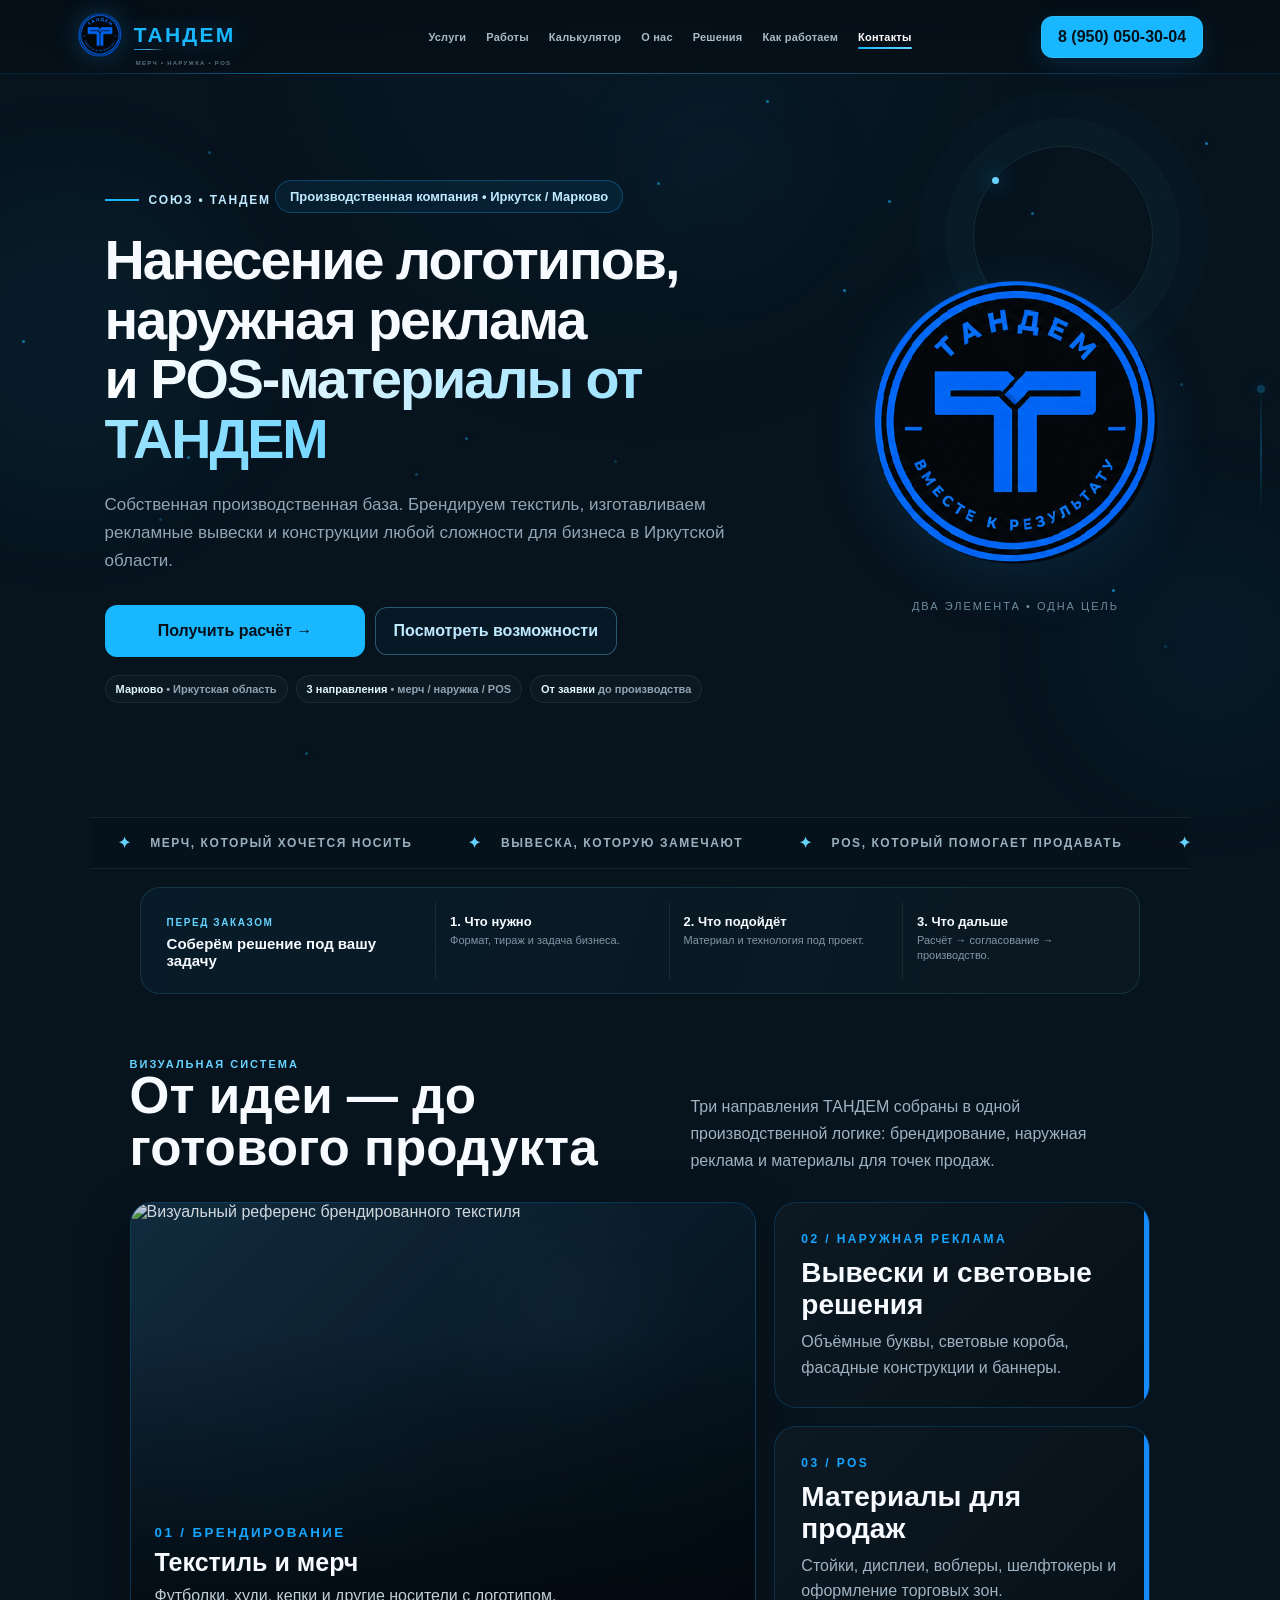
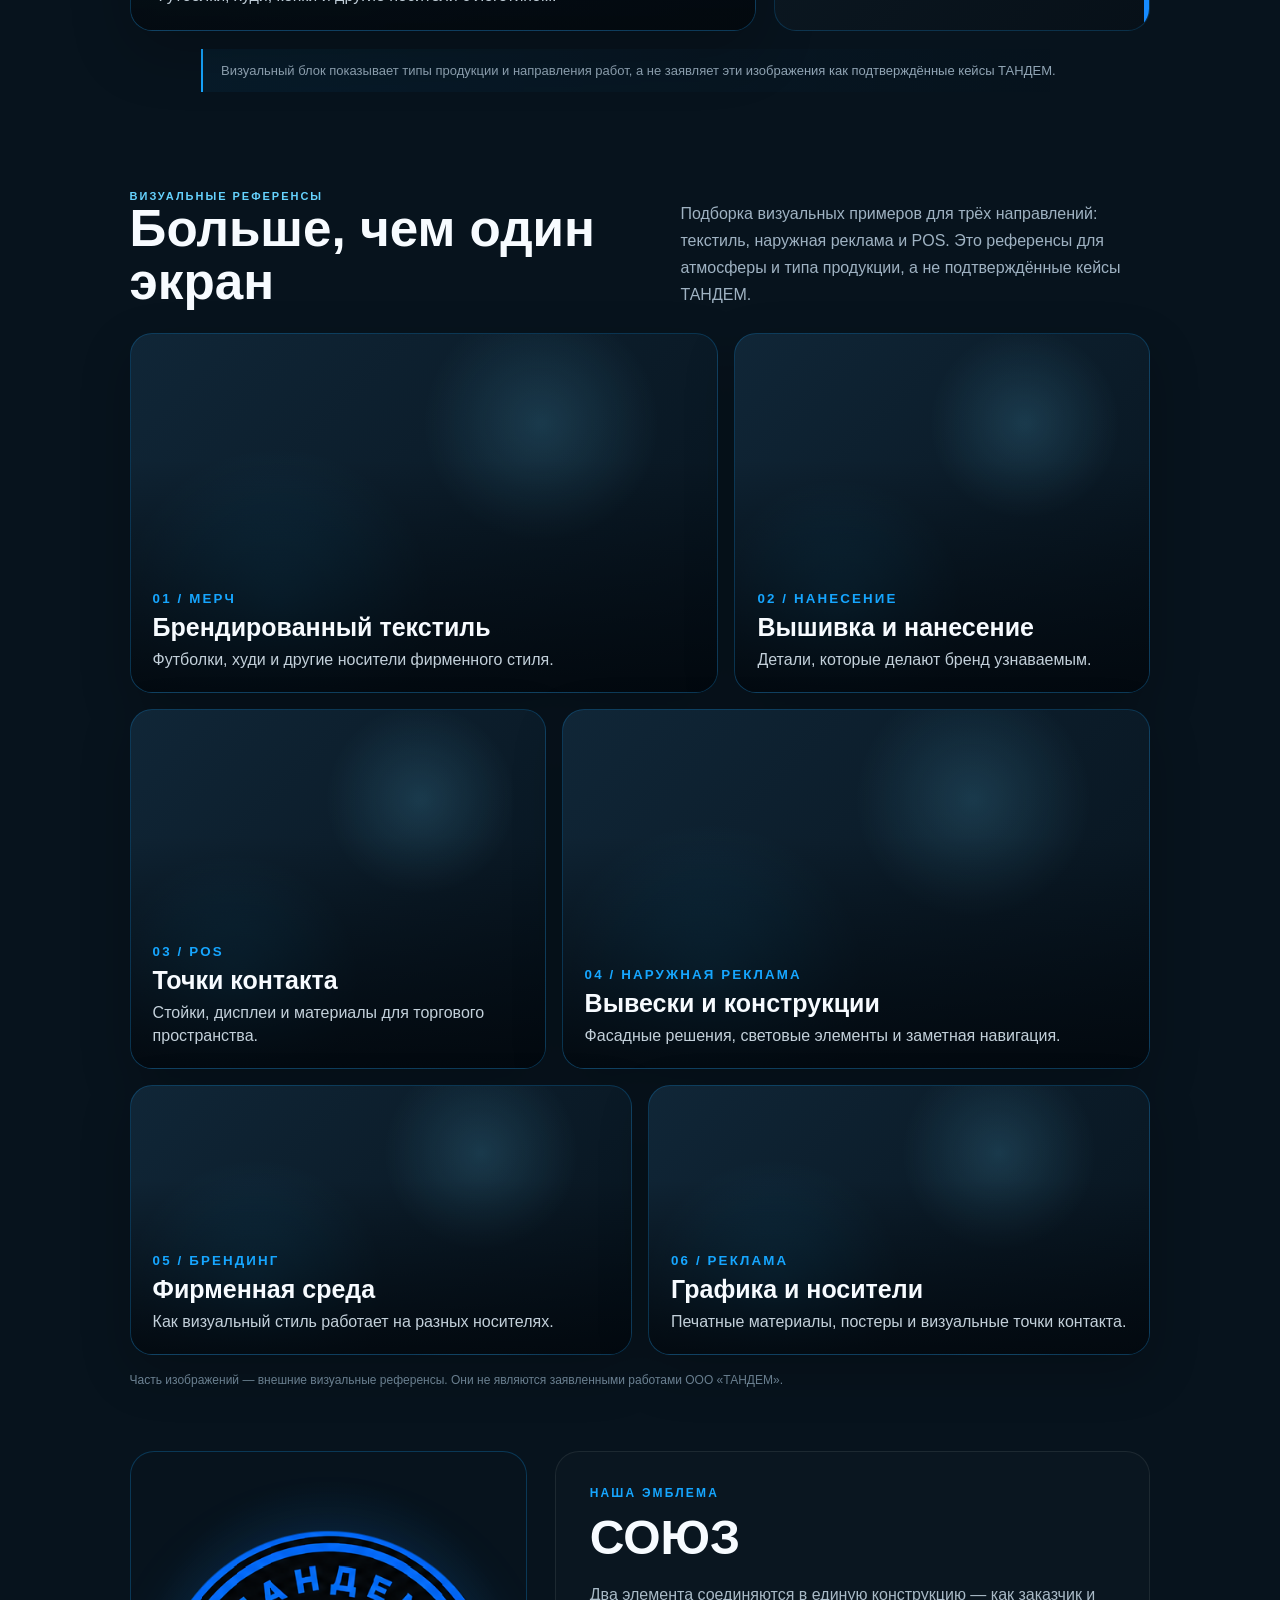
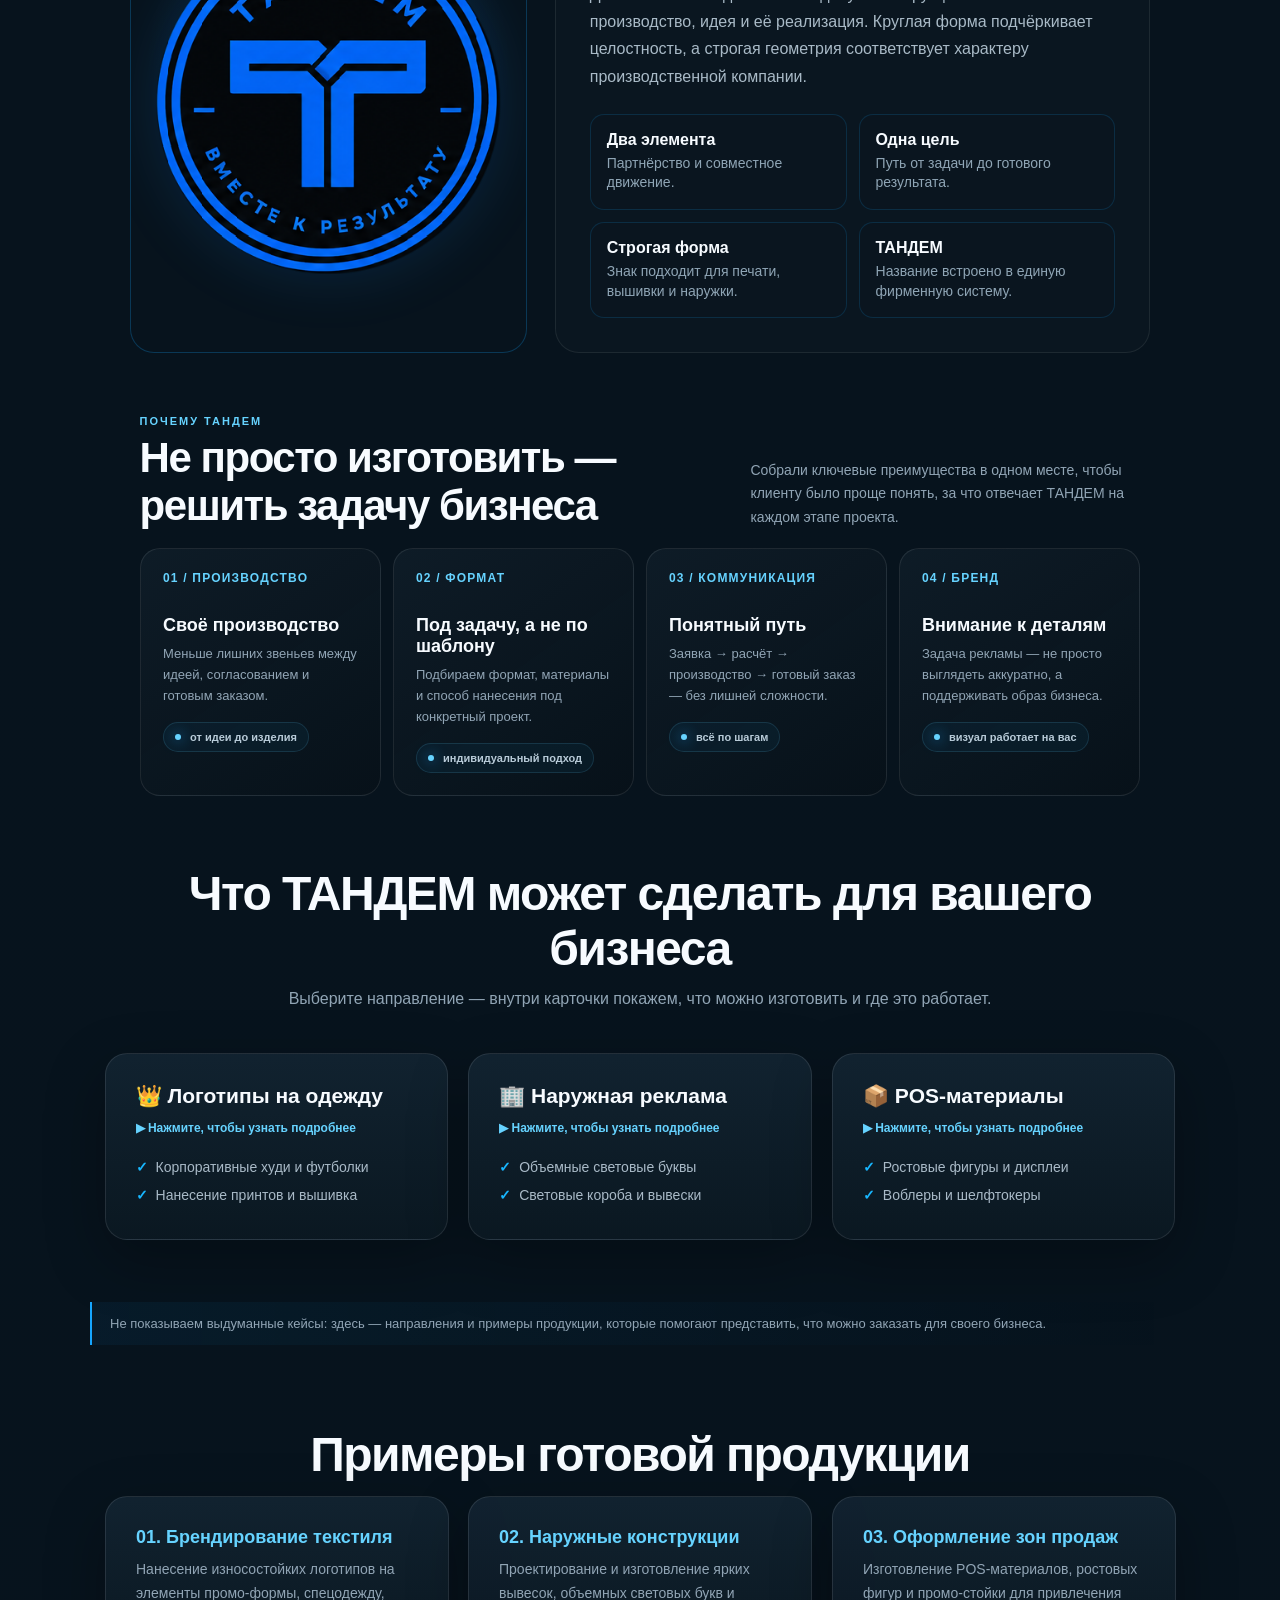
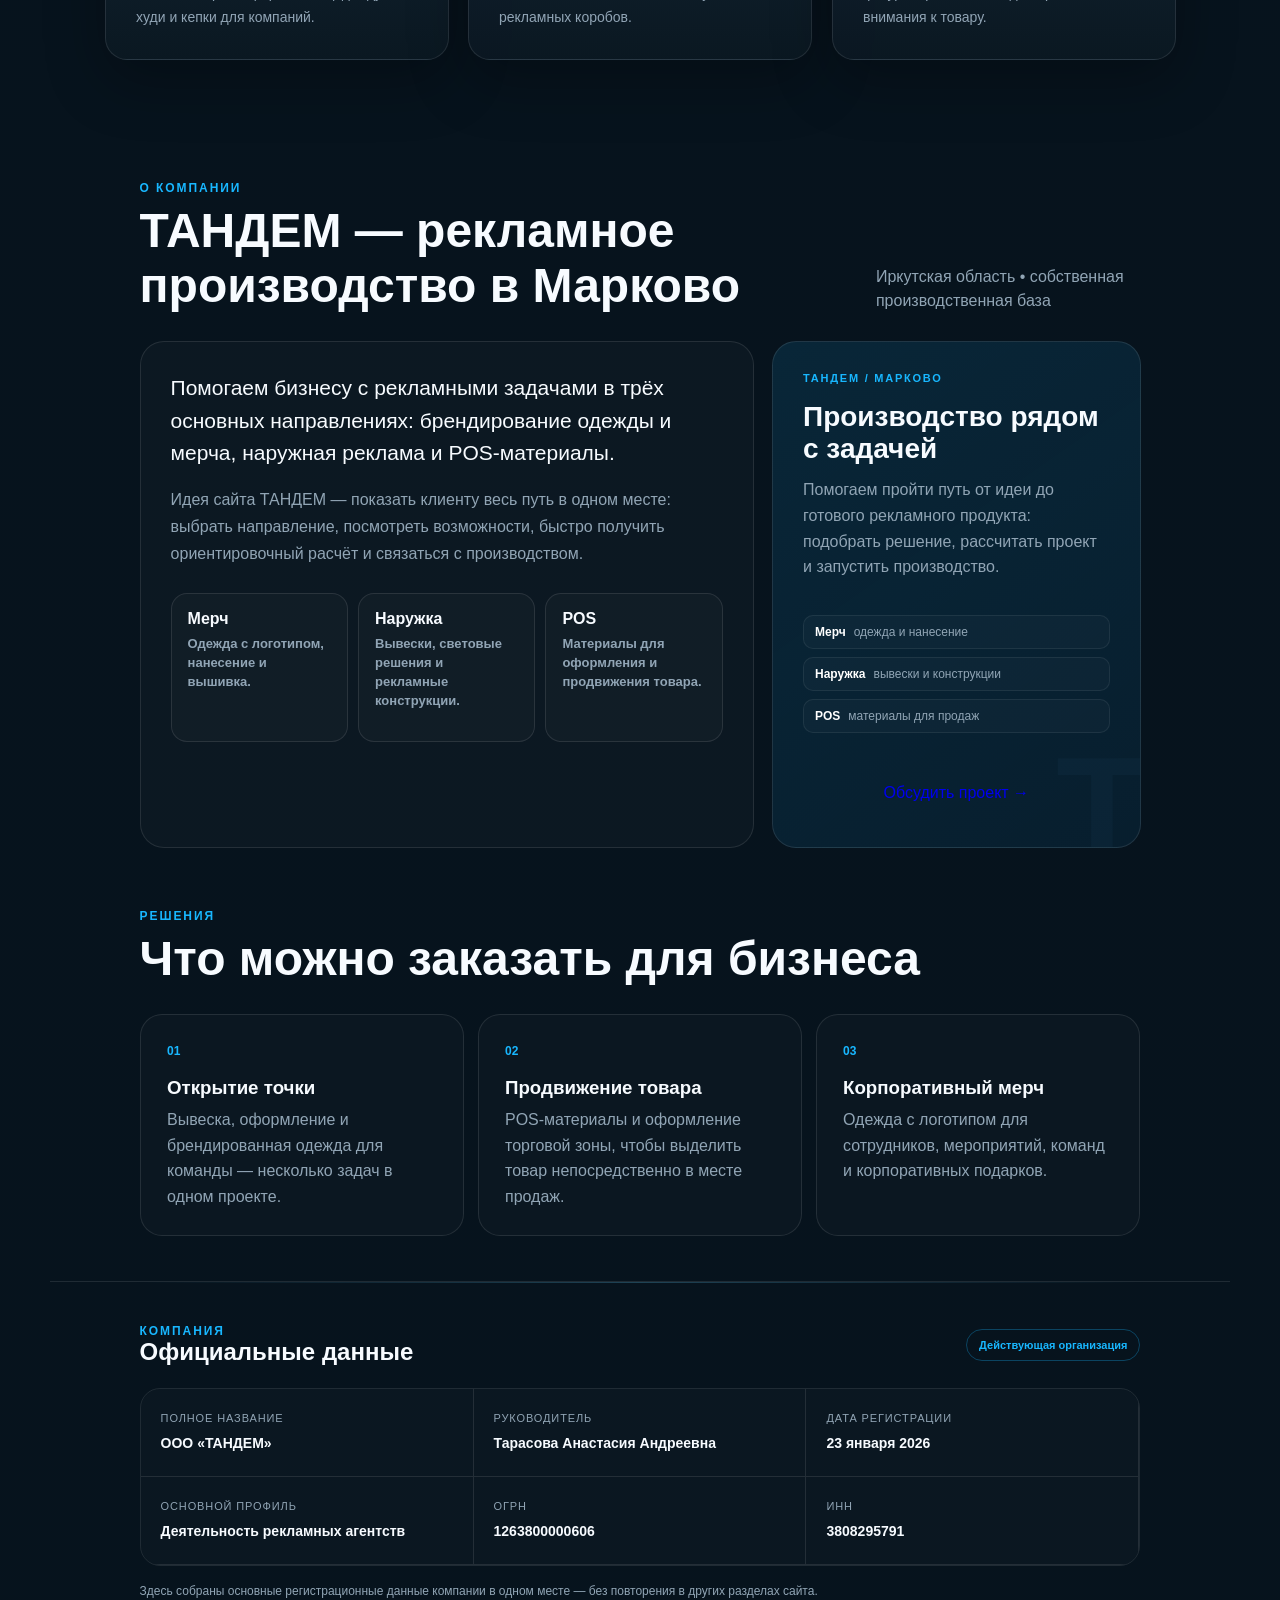
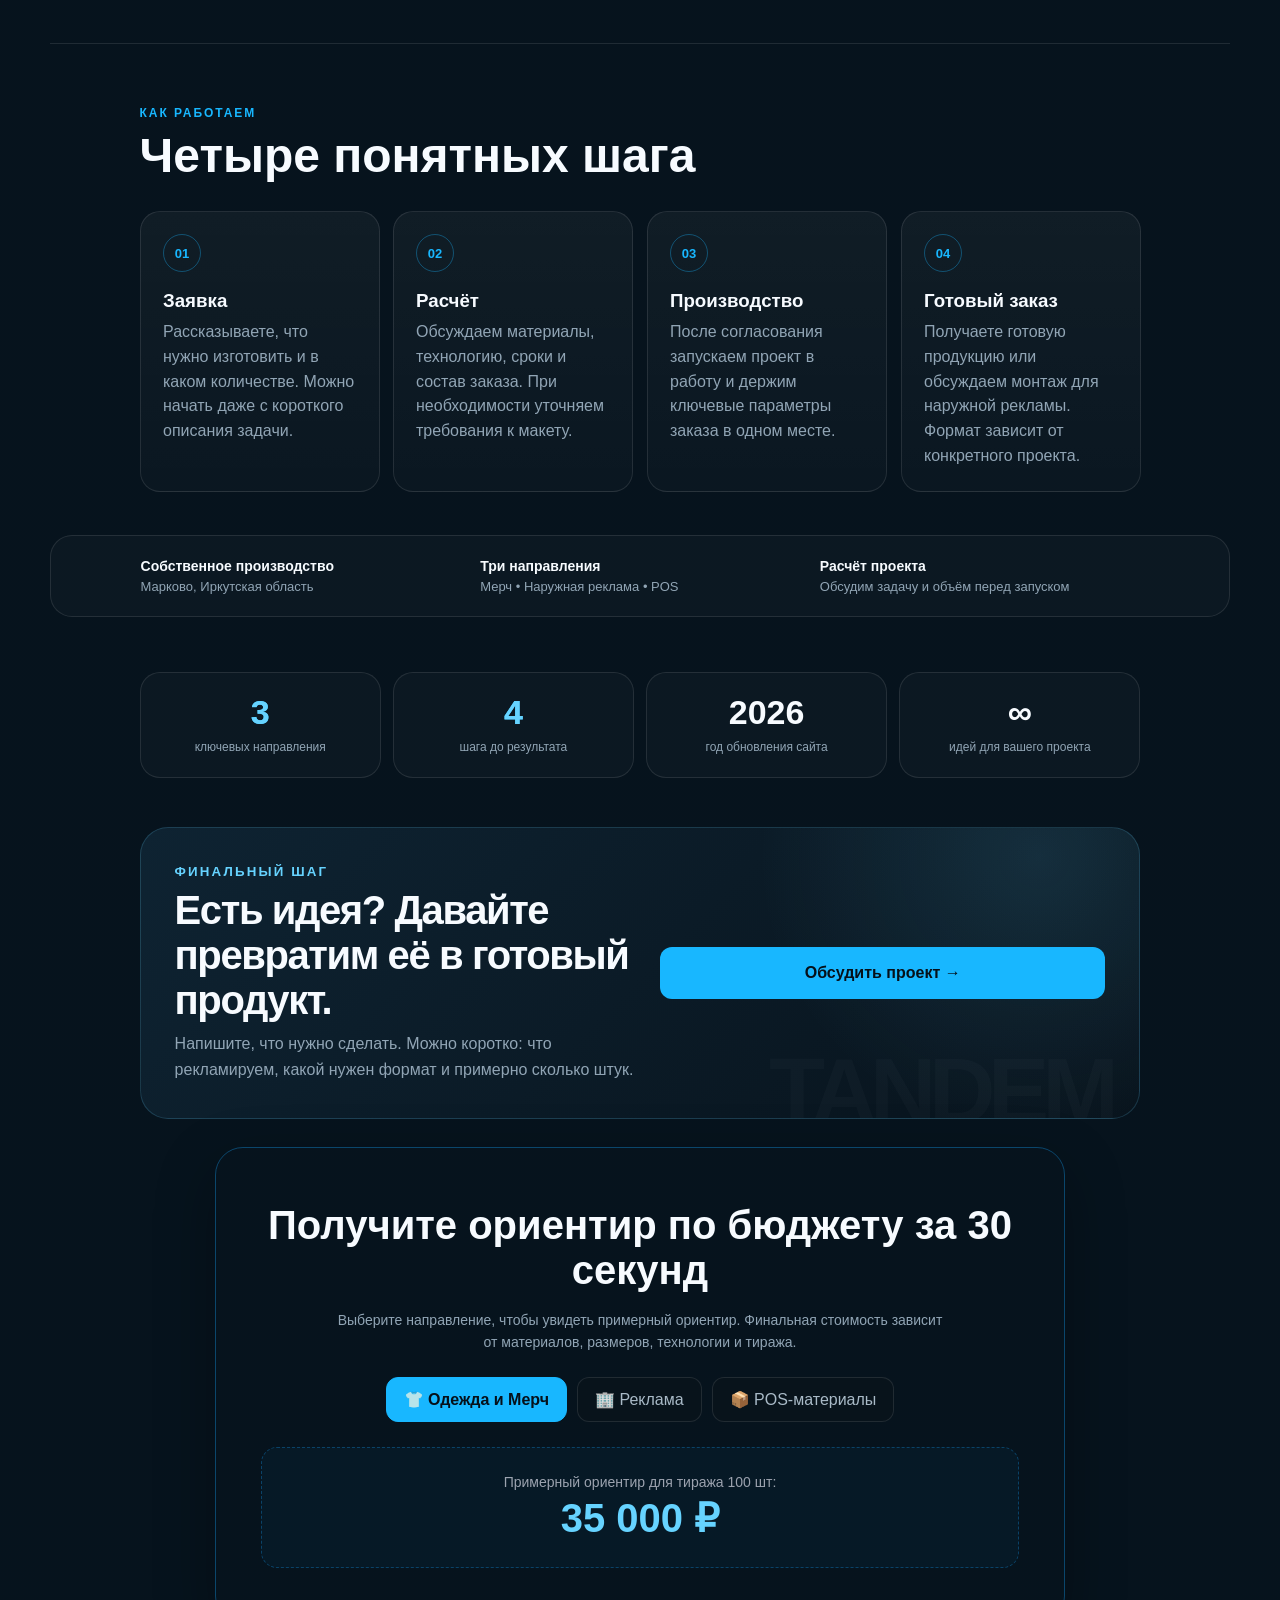
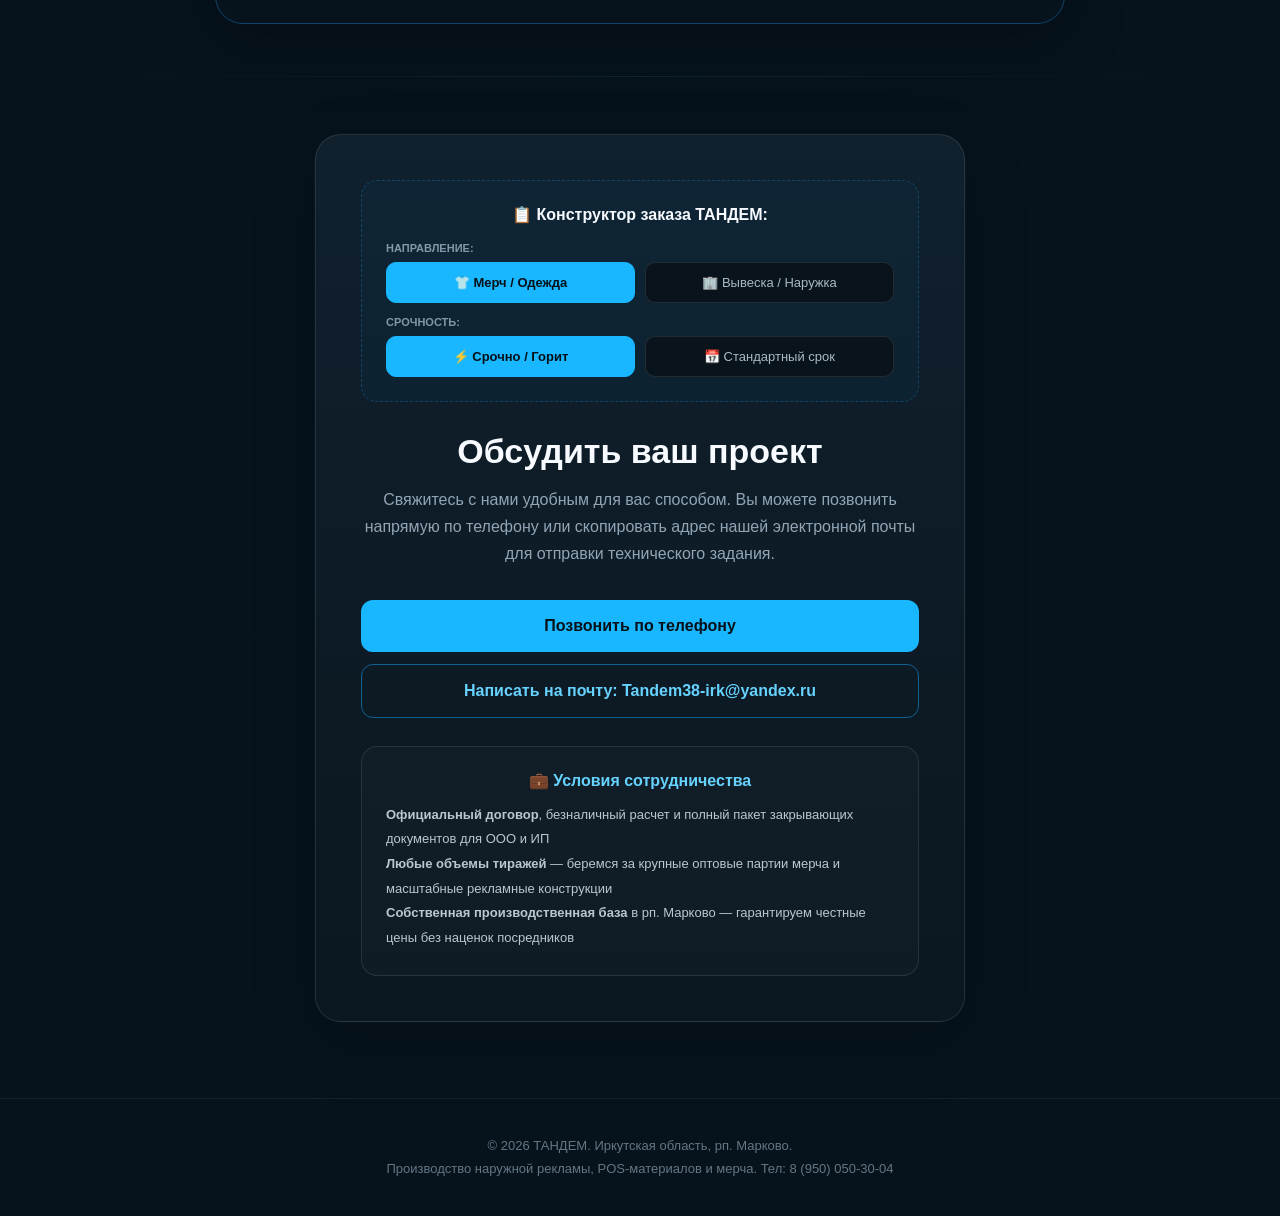
==== commit faf6d922: "Add files via upload" ====
--- a/index.html
+++ b/index.html
@@ -3,7 +3,7 @@
 <head>
     <meta charset="UTF-8">
     <meta name="viewport" content="width=device-width, initial-scale=1.0">
-    <title>ТАНДЕМ | Производство рекламы и мерча Иркутск, Марково</title>
+    <title>ТАНДЕМ | Рекламно-производственная компания</title>
     
 <style>
 :root{
@@ -199,14 +199,14 @@
 
 :root{
   --accent:#18b7ff;
-  --accent-2:#7c5cff;
+  --accent-2:#66d3ff;
   --bg:#061018;
   --card:#0b1721;
   --line:rgba(255,255,255,.10);
 }
 body{background:
   radial-gradient(circle at 10% 0%,rgba(24,183,255,.10),transparent 28%),
-  radial-gradient(circle at 90% 20%,rgba(124,92,255,.10),transparent 25%),
+  radial-gradient(circle at 90% 20%,rgba(22,166,255,.10),transparent 25%),
   var(--bg);}
 .btn{min-height:48px;display:inline-flex;align-items:center;justify-content:center;text-decoration:none;cursor:pointer;touch-action:manipulation;-webkit-tap-highlight-color:transparent}
 .contact-action,.quick-contact a{touch-action:manipulation}
@@ -219,7 +219,7 @@
 .trust-strip{max-width:1180px;margin:10px auto 0;padding:22px 24px;border:1px solid var(--line);border-radius:22px;display:grid;grid-template-columns:repeat(3,1fr);gap:20px;background:rgba(255,255,255,.025)}
 .trust-strip div{display:flex;flex-direction:column;gap:5px}
 .trust-strip span{color:var(--muted);font-size:14px}
-.final-cta{max-width:1180px;margin:50px auto;padding:34px;border-radius:26px;border:1px solid rgba(24,183,255,.28);background:linear-gradient(110deg,rgba(24,183,255,.10),rgba(124,92,255,.08));display:flex;align-items:center;justify-content:space-between;gap:24px}
+.final-cta{max-width:1180px;margin:50px auto;padding:34px;border-radius:26px;border:1px solid rgba(24,183,255,.28);background:linear-gradient(110deg,rgba(24,183,255,.10),rgba(22,166,255,.08));display:flex;align-items:center;justify-content:space-between;gap:24px}
 .final-cta h2{margin:8px 0}
 .final-cta p{margin:0;color:var(--muted)}
 .final-cta-actions{display:flex;gap:10px;flex-wrap:wrap}
@@ -244,7 +244,7 @@
 .about-points span{display:block;color:var(--accent);font-weight:800;font-size:12px;margin-bottom:14px}
 .about-points strong{display:block;margin-bottom:7px}
 .about-points small{display:block;color:var(--muted);line-height:1.45}
-.about-card{padding:30px;border-radius:26px;border:1px solid rgba(24,183,255,.25);background:linear-gradient(145deg,rgba(24,183,255,.12),rgba(124,92,255,.08));display:flex;flex-direction:column;justify-content:center}
+.about-card{padding:30px;border-radius:26px;border:1px solid rgba(24,183,255,.25);background:linear-gradient(145deg,rgba(24,183,255,.12),rgba(22,166,255,.08));display:flex;flex-direction:column;justify-content:center}
 .about-card-top{font-size:12px;letter-spacing:.12em;color:var(--accent);font-weight:800}
 .status-dot{display:inline-block;width:8px;height:8px;border-radius:50%;background:var(--accent);box-shadow:0 0 15px var(--accent);margin-right:7px}
 .about-card h3{font-size:28px;margin:18px 0 12px}
@@ -273,7 +273,7 @@
 .about-points div{padding:16px;border:1px solid var(--line);border-radius:16px}
 .about-points b{display:block;margin-bottom:7px}
 .about-points span{font-size:13px;color:var(--muted);line-height:1.45}
-.about-card{background:linear-gradient(145deg,rgba(24,183,255,.12),rgba(124,92,255,.08));display:flex;flex-direction:column;justify-content:center}
+.about-card{background:linear-gradient(145deg,rgba(24,183,255,.12),rgba(22,166,255,.08));display:flex;flex-direction:column;justify-content:center}
 .about-kicker{font-size:11px;letter-spacing:.16em;color:var(--accent);font-weight:900}
 .about-card h3{font-size:28px;line-height:1.15;margin:17px 0 12px}
 .about-card p{color:var(--muted);line-height:1.6;margin-bottom:15px}
@@ -313,7 +313,7 @@
 }
 .ambient-orb{position:fixed;width:320px;height:320px;border-radius:50%;filter:blur(80px);pointer-events:none;z-index:-2;opacity:.14}
 .orb-a{background:#18b7ff;top:12%;left:-130px;animation:orbFloat 12s ease-in-out infinite}
-.orb-b{background:#7c5cff;right:-150px;top:55%;animation:orbFloat 15s ease-in-out infinite reverse}
+.orb-b{background:#66d3ff;right:-150px;top:55%;animation:orbFloat 15s ease-in-out infinite reverse}
 @keyframes orbFloat{0%,100%{transform:translate3d(0,0,0) scale(1)}50%{transform:translate3d(55px,-35px,0) scale(1.12)}}
 
 .cursor-glow{position:fixed;width:280px;height:280px;border-radius:50%;pointer-events:none;z-index:0;transform:translate(-50%,-50%);
@@ -346,7 +346,7 @@
 .stat{padding:22px;border:1px solid var(--line);border-radius:20px;background:rgba(255,255,255,.025);text-align:center}
 .stat strong{display:block;font-size:34px;line-height:1;color:var(--text);margin-bottom:8px}
 .stat span{font-size:12px;color:var(--muted)}
-.stat strong.counted{background:linear-gradient(90deg,var(--accent),#a38cff);-webkit-background-clip:text;background-clip:text;color:transparent}
+.stat strong.counted{background:linear-gradient(90deg,var(--accent),#66d3ff);-webkit-background-clip:text;background-clip:text;color:transparent}
 
 @media(max-width:800px){
   .cursor-glow{display:none}
@@ -399,6 +399,139 @@
 .hero:after{content:"";position:absolute;left:-20%;right:-20%;height:1px;top:48%;background:linear-gradient(90deg,transparent,rgba(24,183,255,.4),transparent);animation:heroScan 6s ease-in-out infinite;pointer-events:none}
 @keyframes heroScan{0%,100%{transform:translateY(-120px);opacity:0}20%,80%{opacity:1}50%{transform:translateY(120px)}}
 
+
+/* v18 FINAL — selected UNION emblem */
+.t16-mark{width:46px;height:46px;display:block;flex:0 0 auto}.t16-mark svg,.t16-emblem svg{width:100%;height:100%;display:block}
+.t16-header-brand{display:flex;align-items:center;gap:12px;text-decoration:none;color:inherit}.t16-header-brand .logo-btn{font-size:21px}
+.t16-emblem-wrap{display:flex;align-items:center;justify-content:center;margin:0 0 28px}.t16-emblem{width:min(270px,58vw);aspect-ratio:1;filter:drop-shadow(0 12px 30px rgba(22,166,255,.13))}.t16-emblem svg{overflow:visible}
+.t16-hero-layout{display:grid;grid-template-columns:minmax(0,1fr) 300px;gap:50px;align-items:center;width:100%}.t16-hero-copy{min-width:0}.t16-hero-side{display:flex;justify-content:center;align-items:center}
+.t16-union-note{display:inline-flex;align-items:center;gap:10px;color:#bfeaff;font-size:12px;font-weight:800;letter-spacing:1.8px;text-transform:uppercase;margin-bottom:18px}.t16-union-note:before{content:"";width:34px;height:2px;background:var(--accent)}
+.t16-brand-caption{margin-top:18px;color:#718b9c;font-size:11px;letter-spacing:2px;text-transform:uppercase;text-align:center}
+.t16-brand-block{max-width:1250px;margin:0 auto;padding:0 7% 45px}.t16-brand-block-inner{border:1px solid rgba(22,166,255,.18);border-radius:24px;padding:28px 32px;display:flex;align-items:center;justify-content:space-between;gap:25px;background:linear-gradient(145deg,rgba(15,31,43,.82),rgba(7,16,24,.82))}.t16-brand-copy h3{font-size:20px;margin-bottom:8px}.t16-brand-copy p{color:var(--muted);line-height:1.6;font-size:14px;max-width:700px}.t16-mini-emblem{width:86px;height:86px;flex:0 0 auto}
+@media(max-width:900px){.t16-hero-layout{grid-template-columns:1fr;gap:18px}.t16-hero-side{order:-1;justify-content:flex-start}.t16-emblem{width:180px}.t16-brand-block-inner{align-items:flex-start}}
+@media(max-width:620px){.t16-mark{width:38px;height:38px}.t16-header-brand{gap:9px}.t16-header-brand .logo-btn{font-size:18px}.t16-emblem{width:155px}.t16-brand-block{padding-left:5%;padding-right:5%}.t16-brand-block-inner{padding:22px;flex-direction:column}.t16-mini-emblem{width:72px;height:72px}}
+
+.approved-logo-img{display:block;width:100%;height:100%;object-fit:contain;background:#071018;border-radius:50%;}
+.t16-mark .approved-logo-img{width:54px;height:54px;border-radius:50%;}
+.t16-emblem .approved-logo-img{width:100%;height:100%;border-radius:50%;}
+.logo-hero-shell{position:relative;}
+.visual-showcase{max-width:1200px;margin:0 auto;padding:80px 7%;}
+.visual-showcase-head{display:flex;justify-content:space-between;gap:40px;align-items:end;margin-bottom:28px}
+.visual-showcase-head h2{font-size:clamp(32px,4vw,54px);line-height:1.02}
+.visual-showcase-head p{max-width:460px;color:#9fb2c2;line-height:1.7}
+.visual-grid{display:grid;grid-template-columns:1.25fr .75fr;gap:18px}
+.visual-card{position:relative;min-height:260px;border:1px solid rgba(22,166,255,.22);border-radius:22px;overflow:hidden;background:#0b1721;box-shadow:0 20px 60px rgba(0,0,0,.22)}
+.visual-card img{width:100%;height:100%;object-fit:cover;display:block;opacity:.82;filter:saturate(.9) contrast(1.05)}
+.visual-card:after{content:"";position:absolute;inset:0;background:linear-gradient(180deg,transparent 30%,rgba(3,9,14,.9));}
+.visual-card-copy{position:absolute;z-index:2;left:24px;right:24px;bottom:22px}
+.visual-card-copy small{color:#16a6ff;letter-spacing:.18em;font-weight:800}
+.visual-card-copy h3{margin-top:7px;font-size:25px}
+.visual-card-copy p{margin-top:7px;color:#c0ced8;line-height:1.5;max-width:560px}
+.visual-side{display:grid;grid-template-rows:1fr 1fr;gap:18px}
+.visual-mini{position:relative;overflow:hidden;border:1px solid rgba(22,166,255,.2);border-radius:22px;background:linear-gradient(135deg,#0c1923,#071018);padding:26px}
+.visual-mini .num{font-size:12px;color:#16a6ff;letter-spacing:.2em;font-weight:900}
+.visual-mini h3{font-size:28px;margin:10px 0 8px}
+.visual-mini p{color:#9fb2c2;line-height:1.6;max-width:340px}
+.visual-mini .bar{position:absolute;right:0;top:0;bottom:0;width:5px;background:#168bff}
+.union-story{display:grid;grid-template-columns:.8fr 1.2fr;gap:28px;align-items:stretch;max-width:1200px;margin:0 auto;padding:0 7% 80px}
+.union-story-art{min-height:420px;border-radius:24px;border:1px solid rgba(22,166,255,.25);background:radial-gradient(circle at 50% 40%,rgba(22,139,255,.16),transparent 50%),#071018;display:grid;place-items:center;overflow:hidden}
+.union-story-art img{width:min(380px,88%);filter:drop-shadow(0 0 28px rgba(22,139,255,.15))}
+.union-story-copy{padding:34px;border:1px solid rgba(255,255,255,.08);border-radius:24px;background:rgba(13,25,35,.65)}
+.union-story-copy .eyebrow{color:#16a6ff;letter-spacing:.18em;font-weight:900}
+.union-story-copy h2{font-size:clamp(30px,4vw,48px);margin:10px 0 16px}
+.union-story-copy p{color:#a9bac7;line-height:1.7}
+.union-points{display:grid;grid-template-columns:repeat(2,1fr);gap:12px;margin-top:24px}
+.union-point{padding:16px;border:1px solid rgba(22,166,255,.16);border-radius:14px;background:#0a151f}
+.union-point b{display:block;color:#f7fbff;margin-bottom:5px}.union-point span{color:#8fa5b5;font-size:14px;line-height:1.4}
+
+.photo-gallery{max-width:1200px;margin:0 auto;padding:20px 7% 90px;}
+.photo-gallery-head{display:flex;justify-content:space-between;gap:30px;align-items:end;margin-bottom:24px}
+.photo-gallery-head h2{font-size:clamp(30px,4vw,52px);line-height:1.04}
+.photo-gallery-head p{max-width:470px;color:#9fb2c2;line-height:1.7}
+.photo-grid{display:grid;grid-template-columns:repeat(12,1fr);gap:16px}
+.photo-card{position:relative;min-height:270px;overflow:hidden;border:1px solid rgba(22,166,255,.22);border-radius:22px;background:#0b1721;box-shadow:0 18px 50px rgba(0,0,0,.22)}
+.photo-card:nth-child(1){grid-column:span 7;min-height:360px}.photo-card:nth-child(2){grid-column:span 5}.photo-card:nth-child(3){grid-column:span 5}.photo-card:nth-child(4){grid-column:span 7;min-height:360px}.photo-card:nth-child(5),.photo-card:nth-child(6){grid-column:span 6}
+.photo-card img{width:100%;height:100%;object-fit:cover;display:block;opacity:.86;filter:saturate(.9) contrast(1.06);transition:transform .55s ease,opacity .3s ease}
+.photo-card:hover img{transform:scale(1.045);opacity:1}
+.photo-card:after{content:"";position:absolute;inset:0;background:linear-gradient(180deg,transparent 35%,rgba(2,8,14,.9));pointer-events:none}
+.photo-copy{position:absolute;z-index:2;left:22px;right:22px;bottom:20px}.photo-copy small{color:#16a6ff;font-weight:900;letter-spacing:.16em}.photo-copy h3{font-size:25px;margin-top:6px}.photo-copy p{color:#c3d0da;line-height:1.45;margin-top:6px}
+.photo-note{margin-top:16px;color:#738a9c;font-size:12px;line-height:1.5}
+@media(max-width:820px){.photo-gallery-head{display:block}.photo-gallery-head p{margin-top:12px}.photo-card:nth-child(n){grid-column:span 12;min-height:260px}}
+
+@media(max-width:820px){.visual-grid,.union-story{grid-template-columns:1fr}.visual-side{grid-template-rows:auto}.visual-showcase-head{display:block}.visual-showcase-head p{margin-top:14px}.union-points{grid-template-columns:1fr}}
+
+/* T25 — stronger brand header without adding more CTA buttons */
+header{
+  padding:13px 7%;
+  background:linear-gradient(180deg,rgba(5,14,22,.96),rgba(7,16,24,.84));
+  border-bottom:1px solid rgba(22,166,255,.14);
+}
+header:after{
+  content:"";position:absolute;left:7%;right:7%;bottom:-1px;height:1px;
+  background:linear-gradient(90deg,transparent,rgba(22,166,255,.7) 18%,rgba(102,211,255,.28) 72%,transparent);
+  opacity:.7;
+}
+.t16-header-brand{position:relative;min-width:190px;padding:4px 0;}
+.t16-header-brand:after{
+  content:"МЕРЧ  •  НАРУЖКА  •  POS";
+  position:absolute;left:66px;bottom:-5px;
+  color:#6e8494;font-size:7px;font-weight:800;letter-spacing:1.5px;white-space:nowrap;
+  opacity:.9;
+}
+.t16-mark{position:relative;filter:drop-shadow(0 0 12px rgba(22,166,255,.18));}
+.t16-mark:after{
+  content:"";position:absolute;inset:-5px;border:1px solid rgba(22,166,255,.16);
+  border-radius:50%;transform:scale(.9);opacity:0;transition:.35s;
+}
+.t16-header-brand:hover .t16-mark:after{transform:scale(1.08);opacity:1;}
+.t16-header-brand .logo-btn{letter-spacing:2px;text-shadow:0 0 18px rgba(22,166,255,.12);}
+header nav{gap:24px;}
+header nav a{font-size:12px;letter-spacing:.35px;}
+.phone-link{border:1px solid rgba(102,211,255,.24);box-shadow:0 8px 25px rgba(22,166,255,.14);}
+@media(max-width:900px){
+  header{padding:11px 16px;}
+  header:after{left:16px;right:16px;}
+  .t16-header-brand{min-width:0;padding-bottom:5px;}
+  .t16-header-brand:after{left:50px;bottom:-4px;font-size:6px;letter-spacing:1.2px;}
+  .t16-header-brand .logo-btn{font-size:18px;letter-spacing:1.5px;}
+  .t16-mark .approved-logo-img{width:46px;height:46px;}
+  .phone-link{font-size:11px;padding:8px 10px;border-radius:10px;}
+  .hero{padding-top:145px;}
+}
+@media(max-width:620px){
+  .t16-header-brand:after{content:"МЕРЧ  •  НАРУЖКА  •  POS";left:47px;}
+  .phone-link{font-size:0;width:38px;height:38px;padding:0;border-radius:11px;position:relative;}
+  .phone-link:before{content:"↗";font-size:18px;display:grid;place-items:center;height:100%;}
+}
+
+
+/* T26 — refined TANDEM wordmark / premium header detail */
+.t16-header-brand{min-width:235px;gap:13px;padding:2px 0 5px;}
+.t16-mark{width:50px;height:50px;filter:drop-shadow(0 0 13px rgba(22,166,255,.24));}
+.t16-header-brand .logo-btn{position:relative;display:flex;flex-direction:column;align-items:flex-start;gap:3px;font-size:0;line-height:1;}
+.t16-wordmark{position:relative;display:inline-block;font-family:Inter,Segoe UI,Arial,sans-serif;font-size:24px;font-weight:950;letter-spacing:.145em;line-height:.95;color:#eaf8ff;text-shadow:0 0 12px rgba(22,166,255,.16);}
+.t16-wordmark:before{content:"";position:absolute;left:-7px;top:1px;width:2px;height:17px;background:linear-gradient(#66d3ff,#16a6ff);box-shadow:0 0 10px rgba(22,166,255,.55);}
+.t16-wordmark:after{content:"";position:absolute;left:0;bottom:-6px;width:42px;height:2px;background:linear-gradient(90deg,#16a6ff,#66d3ff,transparent);box-shadow:0 0 9px rgba(22,166,255,.38);}
+.t16-brand-code{font-size:6px;font-weight:850;letter-spacing:.27em;color:#527185;margin-left:1px;opacity:.95;}
+.t16-header-brand:after{content:"МЕРЧ  •  НАРУЖКА  •  POS";left:66px;bottom:-5px;color:#6e8494;font-size:7px;letter-spacing:1.5px;}
+.t16-header-brand:hover .t16-wordmark{color:#fff;text-shadow:0 0 18px rgba(22,166,255,.28);}
+.t16-header-brand:hover .t16-wordmark:before{height:20px;box-shadow:0 0 14px rgba(22,166,255,.8);}
+header nav{margin-left:auto;}
+@media(max-width:900px){
+  .t16-header-brand{min-width:210px;gap:10px;}
+  .t16-mark{width:46px;height:46px;}
+  .t16-wordmark{font-size:20px;letter-spacing:.12em;}
+  .t16-brand-code{font-size:5px;}
+}
+@media(max-width:620px){
+  .t16-header-brand{min-width:0;}
+  .t16-mark .approved-logo-img{width:46px;height:46px;}
+  .t16-wordmark{font-size:18px;letter-spacing:.105em;}
+  .t16-wordmark:before{left:-5px;height:14px;}
+  .t16-wordmark:after{bottom:-5px;width:34px;}
+  .t16-brand-code{display:none;}
+  .t16-header-brand:after{left:47px;bottom:-4px;font-size:6px;letter-spacing:1.2px;}
+}
 </style>
 
 
@@ -688,7 +821,7 @@
 .v12-ambient{position:fixed;inset:0;pointer-events:none;z-index:-4;overflow:hidden}
 .v12-blob{position:absolute;border-radius:50%;filter:blur(55px);opacity:.22;will-change:transform}
 .v12-blob-a{width:360px;height:360px;left:-110px;top:18%;background:rgba(24,183,255,.22);animation:v12FloatA 13s ease-in-out infinite alternate}
-.v12-blob-b{width:300px;height:300px;right:-80px;top:55%;background:rgba(124,92,255,.18);animation:v12FloatB 16s ease-in-out infinite alternate}
+.v12-blob-b{width:300px;height:300px;right:-80px;top:55%;background:rgba(22,166,255,.18);animation:v12FloatB 16s ease-in-out infinite alternate}
 .v12-blob-c{width:210px;height:210px;left:48%;top:8%;background:rgba(102,211,255,.11);animation:v12FloatC 11s ease-in-out infinite alternate}
 @keyframes v12FloatA{to{transform:translate3d(100px,-50px,0) scale(1.12)}}
 @keyframes v12FloatB{to{transform:translate3d(-100px,55px,0) scale(.86)}}
@@ -1018,7 +1151,7 @@
 .tcp-gallery-card:after{content:"";position:absolute;inset:0;background:linear-gradient(180deg,transparent 35%,rgba(3,10,15,.88));pointer-events:none}
 .tcp-gallery-card:hover img{transform:scale(1.09);filter:saturate(1.15) contrast(1.06)}
 .tcp-gallery-card label{position:absolute;left:8px;bottom:6px;z-index:2;color:#dceaf2;font-size:9px;font-weight:800;letter-spacing:.05em}
-.tcp-gallery-note{margin-top:9px;color:#647a89;font-size:9px;line-height:1.45}.tcp-gallery-note b{color:#7c5cff}
+.tcp-gallery-note{margin-top:9px;color:#647a89;font-size:9px;line-height:1.45}.tcp-gallery-note b{color:#66d3ff}
 @keyframes galleryFloat{0%,100%{transform:translateY(0)}50%{transform:translateY(-2px)}}
 @media(max-width:800px){#dev-panel{top:74px!important;left:12px!important;width:calc(100vw - 24px)!important;max-height:calc(100vh - 88px)}.tcp-gallery-track{grid-template-columns:repeat(2,1fr)}.tcp-gallery-card img{height:92px}}
 @media(prefers-reduced-motion:reduce){.tcp-gallery-card{animation:none}.tcp-gallery-card img{transition:none}}
@@ -1149,6 +1282,206 @@
   .tcp-gallery-card,.scan-top,.scan-data,.scan-result,.scan-lens,.tcp-gallery-card img{transition:none!important}
 }
 </style>
+
+<style id="tandem-v23-final-fixes">
+/* ТАНДЕМ v23 — финальная визуальная стабилизация */
+:root{
+  --accent:#18b7ff !important;
+  --accent-2:#66d3ff !important;
+  --bg:#061018 !important;
+  --surface:#0d1923 !important;
+  --surface-2:#122331 !important;
+  --card:#0b1721 !important;
+}
+
+/* Единый фон без провалов в почти чёрный */
+html, body{
+  background:
+    radial-gradient(circle at 10% 0%, rgba(24,183,255,.10), transparent 28%),
+    radial-gradient(circle at 90% 20%, rgba(24,183,255,.055), transparent 25%),
+    #061018 !important;
+}
+.contacts-section{
+  background:
+    radial-gradient(circle at 50% 0%, rgba(24,183,255,.055), transparent 35%),
+    #061018 !important;
+}
+footer{
+  background:#07131d !important;
+}
+
+/* Один и тот же утверждённый знак везде — без квадрата и без обрезания */
+.approved-logo-img{
+  display:block !important;
+  width:100% !important;
+  height:100% !important;
+  object-fit:contain !important;
+  background:transparent !important;
+  border-radius:0 !important;
+}
+.t16-mark{
+  width:46px !important;
+  height:46px !important;
+  overflow:visible !important;
+  flex:0 0 46px !important;
+}
+.t16-mark .approved-logo-img{
+  width:46px !important;
+  height:46px !important;
+  border-radius:0 !important;
+}
+.t16-emblem{
+  width:min(300px,58vw) !important;
+  height:auto !important;
+  aspect-ratio:1 !important;
+  overflow:visible !important;
+  filter:drop-shadow(0 14px 30px rgba(22,166,255,.13)) !important;
+}
+.t16-emblem .approved-logo-img{
+  width:100% !important;
+  height:100% !important;
+  border-radius:0 !important;
+}
+.t16-mini-emblem{
+  width:88px !important;
+  height:88px !important;
+  overflow:visible !important;
+}
+
+/* Большой блок с эмблемой: знак не должен превращаться в чёрный квадрат */
+.union-story-art{
+  background:
+    radial-gradient(circle at 50% 42%, rgba(22,139,255,.14), transparent 52%),
+    #07131d !important;
+  overflow:hidden !important;
+}
+.union-story-art img{
+  width:min(390px,88%) !important;
+  height:auto !important;
+  object-fit:contain !important;
+  background:transparent !important;
+  border-radius:0 !important;
+  filter:drop-shadow(0 0 28px rgba(22,139,255,.15)) !important;
+}
+
+/* Калькулятор — только фирменный синий, без фиолетового */
+.result-box span,
+.stat strong.counted{
+  color:var(--accent-2) !important;
+}
+.result-box span{
+  background:none !important;
+  -webkit-text-fill-color:initial !important;
+}
+.calc-section{
+  background:linear-gradient(145deg,#102331,#0b1720) !important;
+}
+
+/* Контактный блок визуально продолжает страницу */
+.contacts-container{
+  background:linear-gradient(180deg,#10202d,#0b1720) !important;
+}
+
+/* На узких экранах логотип тоже целиком */
+@media(max-width:620px){
+  .t16-mark{
+    width:38px !important;
+    height:38px !important;
+    flex-basis:38px !important;
+  }
+  .t16-mark .approved-logo-img{
+    width:38px !important;
+    height:38px !important;
+  }
+  .t16-emblem{
+    width:180px !important;
+  }
+}
+</style>
+
+
+<style id="tandem-v24-marketing-fix">
+/* v24 — плотнее, цельнее, без резких полос и пустых провалов */
+:root{
+  --page:#07131d;
+  --page-2:#081722;
+  --panel:rgba(13,29,41,.88);
+}
+html,body{
+  background:linear-gradient(180deg,#07131d 0%,#07131d 38%,#06131d 100%) !important;
+}
+body:after{
+  background:radial-gradient(circle at 50% 0%,rgba(24,183,255,.045),transparent 42%) !important;
+}
+/* All main bands share one canvas; cards create the hierarchy instead of color jumps. */
+.hero,.visual-showcase,.photo-gallery,.union-story,.v10-why,.services,.portfolio,.section,.company-facts,.process-section,.stats-section,.v10-final,.calc-section,.contacts-section{
+  background:transparent !important;
+}
+.calc-section{margin:28px auto 52px !important;}
+.contacts-section{padding-top:58px !important;padding-bottom:76px !important;}
+footer{background:transparent !important;border-top:1px solid rgba(255,255,255,.07) !important;}
+/* Remove the visual "seam" at the contact/calculator transition. */
+.calc-section + .contacts-section{position:relative;}
+.calc-section + .contacts-section:before{
+  content:"";position:absolute;left:7%;right:7%;top:0;height:1px;
+  background:linear-gradient(90deg,transparent,rgba(102,211,255,.10),transparent);
+}
+/* More commercial hero hierarchy. */
+.t16-hero-copy .badge{margin-bottom:18px;}
+.t16-hero-copy h1{max-width:900px;}
+.t16-hero-copy p{max-width:690px;}
+.hero-actions{display:flex;gap:10px;flex-wrap:wrap;align-items:center;margin-top:7px;}
+.hero-actions .btn-submit{margin-top:0 !important;}
+.hero-actions .btn-secondary{display:inline-flex;align-items:center;justify-content:center;min-height:48px;padding:0 18px;border-radius:12px;text-decoration:none;color:#bfeaff;border:1px solid rgba(102,211,255,.35);background:rgba(22,166,255,.045);font-weight:800;}
+.hero-proof{display:flex;gap:8px;flex-wrap:wrap;margin-top:18px;}
+.hero-proof span{padding:7px 10px;border:1px solid rgba(255,255,255,.07);border-radius:999px;background:rgba(255,255,255,.025);color:#91a5b5;font-size:11px;font-weight:700;}
+.hero-proof b{color:#dff6ff;}
+/* A compact conversion strip makes the page feel intentionally populated without adding fluff. */
+.v24-conversion{max-width:1180px;margin:18px auto 0;padding:0 7%;}
+.v24-conversion-inner{display:grid;grid-template-columns:1.15fr repeat(3,.95fr);gap:10px;padding:14px;border:1px solid rgba(102,211,255,.13);border-radius:20px;background:linear-gradient(110deg,rgba(24,183,255,.055),rgba(255,255,255,.018));}
+.v24-conversion-intro{padding:10px 12px;}
+.v24-conversion-intro small{color:#66d3ff;font-size:10px;font-weight:900;letter-spacing:.16em;}
+.v24-conversion-intro strong{display:block;margin-top:5px;font-size:15px;}
+.v24-conversion-item{padding:12px 14px;border-left:1px solid rgba(255,255,255,.07);}
+.v24-conversion-item b{display:block;font-size:13px;}
+.v24-conversion-item span{display:block;margin-top:4px;color:#8197a7;font-size:11px;line-height:1.4;}
+/* Give the image cards a designed fallback when an external reference is unavailable. */
+.visual-card,.photo-card,.tcp-gallery-card{background:
+  radial-gradient(circle at 70% 25%,rgba(102,211,255,.16),transparent 24%),
+  radial-gradient(circle at 25% 75%,rgba(24,183,255,.13),transparent 30%),
+  linear-gradient(135deg,#102637,#07131d) !important;
+}
+.visual-card:before,.photo-card:before,.tcp-gallery-card:after{z-index:1;}
+.visual-card img,.photo-card img{background:linear-gradient(135deg,#163246,#07131d);}
+/* Tighter rhythm: less dead air, more visual continuity. */
+.visual-showcase{padding-top:64px !important;padding-bottom:58px !important;}
+.photo-gallery{padding-top:16px !important;padding-bottom:62px !important;}
+.union-story{padding-bottom:62px !important;}
+.v10-why{margin-top:0 !important;}
+.services{padding-top:70px !important;padding-bottom:62px !important;}
+.portfolio{padding-top:58px !important;padding-bottom:58px !important;}
+.section{padding-top:62px !important;}
+.company-facts{margin-top:44px !important;}
+.process-section{padding-bottom:18px !important;}
+.stats-section{margin-top:30px !important;}
+.v10-final{margin-top:24px !important;}
+/* Make the contact block read as the final conversion area rather than a detached island. */
+.contacts-container{box-shadow:0 22px 65px rgba(0,0,0,.20),0 0 0 1px rgba(24,183,255,.03);}
+.delivery-badge{background:rgba(255,255,255,.018) !important;}
+@media(max-width:900px){
+  .v24-conversion-inner{grid-template-columns:1fr 1fr;}
+  .v24-conversion-intro{grid-column:1/-1;}
+  .v24-conversion-item:nth-child(3){border-left:0;}
+}
+@media(max-width:620px){
+  .hero-actions{display:grid;grid-template-columns:1fr;}
+  .hero-actions .btn-submit,.hero-actions .btn-secondary{width:100%;max-width:none !important;}
+  .v24-conversion{padding-left:16px;padding-right:16px;}
+  .v24-conversion-inner{grid-template-columns:1fr;padding:10px;}
+  .v24-conversion-item{border-left:0;border-top:1px solid rgba(255,255,255,.07);}
+}
+</style>
+
 </head>
 <body id="top">
 
@@ -1279,8 +1612,11 @@
 </div>
 
 <header>
-        <!-- Клик на ТАНДЕМ открывает скрытый пульт управления -->
-        <label class="logo-btn" for="toggle-panel"><span>ТАНДЕМ</span></label>
+        <!-- Финальная эмблема «СОЮЗ»: утверждённая версия для сайта -->
+        <label class="t16-header-brand" for="toggle-panel" aria-label="ТАНДЕМ — открыть пульт управления">
+          <span class="t16-mark"><img src="[data-uri]" alt="Эмблема ТАНДЕМ — СОЮЗ" class="approved-logo-img"></span>
+          <span class="logo-btn"><span class="t16-wordmark" data-text="ТАНДЕМ">ТАНДЕМ</span><span class="t16-brand-code">T / 01</span></span>
+        </label>
         <nav><a href="#services">Услуги</a><a href="#portfolio">Работы</a><a href="#calc">Калькулятор</a><a href="#about-tandem">О нас</a><a href="#solutions">Решения</a><a href="#process" class="nav-process">Как работаем</a><a href="#contacts">Контакты</a></nav>
         <a href="tel:+79500503004" class="phone-link">8 (950) 050-30-04</a>
     </header>
@@ -1298,14 +1634,27 @@
     <section class="hero v10-hero-wrap">
   <div class="v10-hero-grid"></div>
   <div class="v10-hero-orbit"></div>
-        <div class="badge">Производственная компания • Иркутск / Марково</div>
-        <h1>Нанесение логотипов, наружная реклама <br><span>и POS-материалы от ТАНДЕМ</span></h1>
-        <p>Собственная производственная база. Брендируем текстиль, изготавливаем рекламные вывески и конструкции любой сложности для бизнеса в Иркутской области.</p>
-        <a href="#contacts" class="btn-submit" style="max-width:260px;margin-top:4px;text-align:center;">Обсудить проект →</a>
+        <div class="t16-hero-layout">
+          <div class="t16-hero-copy">
+            <div class="t16-union-note">СОЮЗ • ТАНДЕМ</div>
+            <div class="badge">Производственная компания • Иркутск / Марково</div>
+            <h1>Нанесение логотипов, наружная реклама <br><span>и POS-материалы от ТАНДЕМ</span></h1>
+            <p>Собственная производственная база. Брендируем текстиль, изготавливаем рекламные вывески и конструкции любой сложности для бизнеса в Иркутской области.</p>
+            <div class="hero-actions">
+  <a href="#contacts" class="btn-submit" style="max-width:260px;text-align:center;">Получить расчёт →</a>
+  <a href="#services" class="btn-secondary">Посмотреть возможности</a>
+</div>
+<div class="hero-proof" aria-label="Факты о компании">
+  <span><b>Марково</b> • Иркутская область</span>
+  <span><b>3 направления</b> • мерч / наружка / POS</span>
+  <span><b>От заявки</b> до производства</span>
+</div>
+          </div>
+          <div class="t16-hero-side"><div><div class="t16-emblem-wrap"><div class="t16-emblem"><img src="[data-uri]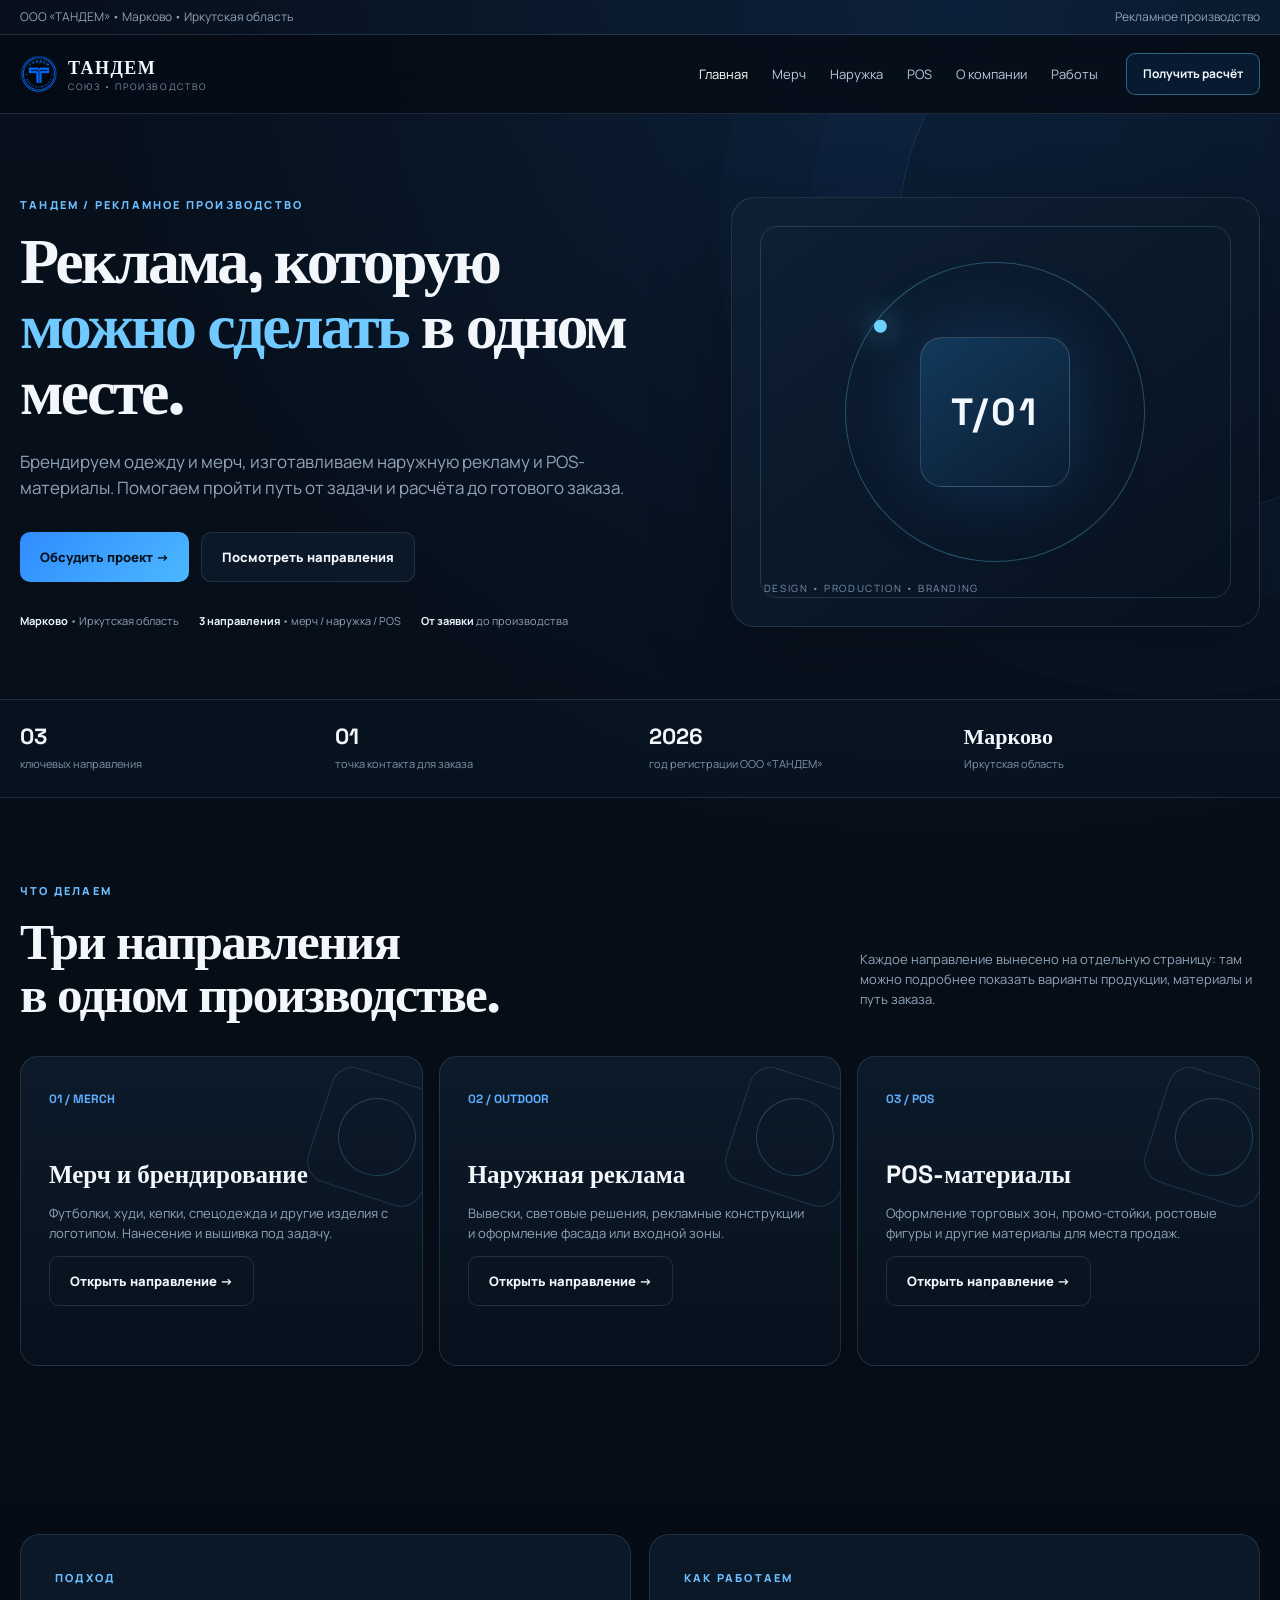
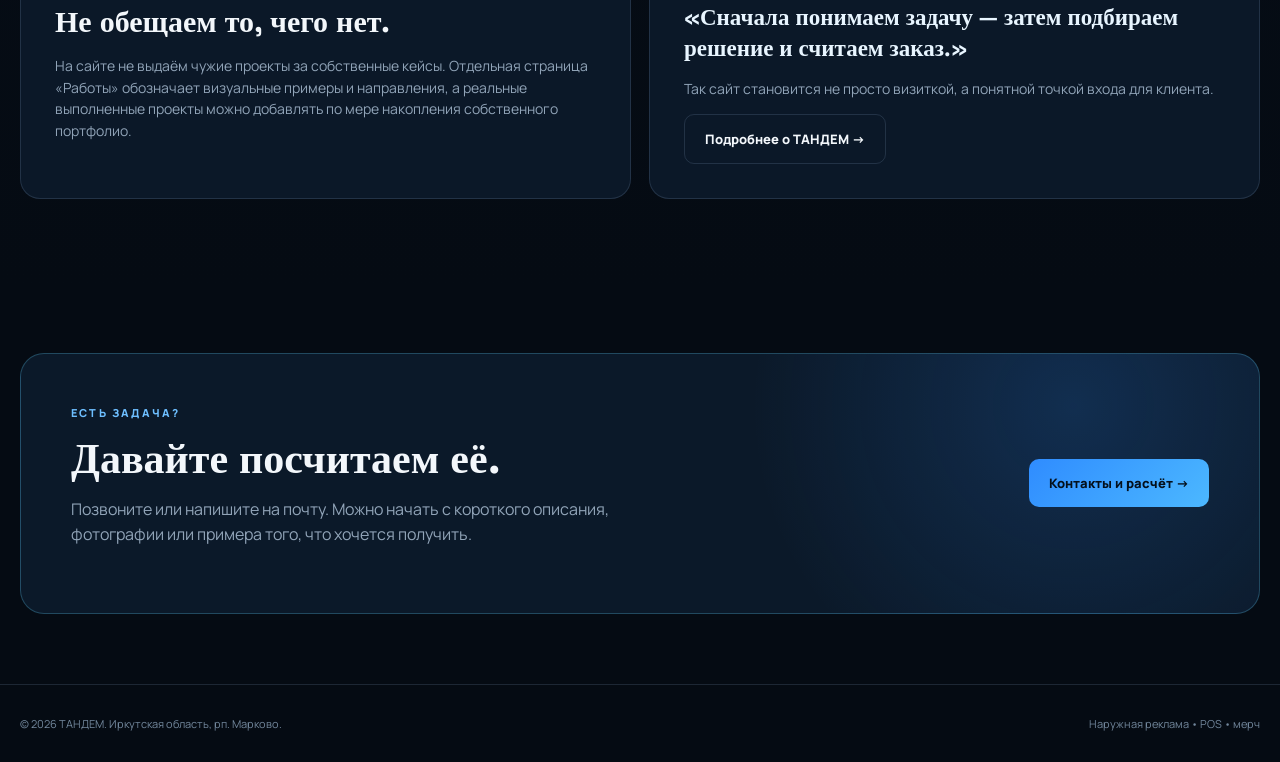
==== commit 77dadc95: "Add files via upload" ====
--- a/index.html
+++ b/index.html
@@ -1,2429 +1,9 @@
-<!DOCTYPE html>
-<html lang="ru">
-<head>
-    <meta charset="UTF-8">
-    <meta name="viewport" content="width=device-width, initial-scale=1.0">
-    <title>ТАНДЕМ | Рекламно-производственная компания</title>
-    
-<style>
-:root{
-  --accent:#16a6ff;
-  --accent-2:#66d3ff;
-  --bg:#071018;
-  --surface:#0d1923;
-  --surface-2:#122331;
-  --text:#f7fbff;
-  --muted:#91a5b5;
-  --line:rgba(255,255,255,.09);
-  --shadow:0 20px 60px rgba(0,0,0,.28);
-}
-*{margin:0;padding:0;box-sizing:border-box}
-html{scroll-behavior:smooth}
-body{
-  font-family:Inter,Segoe UI,Arial,sans-serif;
-  background:
-    radial-gradient(circle at 15% 10%,rgba(22,166,255,.12),transparent 30%),
-    radial-gradient(circle at 85% 35%,rgba(102,211,255,.07),transparent 25%),
-    var(--bg);
-  color:var(--text);
-  overflow-x:hidden;
-}
-body:before{
-  content:"";position:fixed;inset:0;pointer-events:none;opacity:.25;
-  background-image:linear-gradient(rgba(255,255,255,.025) 1px,transparent 1px),
-                   linear-gradient(90deg,rgba(255,255,255,.025) 1px,transparent 1px);
-  background-size:50px 50px;
-}
-header{
-  position:fixed;top:0;left:0;width:100%;z-index:9999;
-  display:flex;align-items:center;justify-content:space-between;
-  padding:16px 7%;
-  background:rgba(7,16,24,.82);
-  backdrop-filter:blur(18px);
-  border-bottom:1px solid var(--line);
-}
-.logo-btn{font-size:24px;font-weight:900;letter-spacing:1.5px;cursor:pointer}
-.logo-btn span{color:var(--accent);text-shadow:0 0 22px rgba(22,166,255,.35)}
-nav{display:flex;gap:28px}
-nav a{color:#a9bac7;text-decoration:none;font-size:14px;font-weight:600;transition:.25s}
-nav a:hover{color:#fff}
-.phone-link{
-  color:#061019;text-decoration:none;font-weight:800;
-  background:var(--accent);padding:11px 18px;border-radius:12px;
-  box-shadow:0 10px 25px rgba(22,166,255,.18);transition:.25s
-}
-.phone-link:hover{transform:translateY(-2px);background:var(--accent-2)}
-.hero{
-  min-height:700px;padding:180px 7% 110px;text-align:left;
-  max-width:1250px;margin:auto;display:flex;flex-direction:column;justify-content:center;
-}
-.hero .badge{
-  display:inline-flex;align-self:flex-start;
-  color:#bfeaff;background:rgba(22,166,255,.08);
-  border:1px solid rgba(22,166,255,.3);padding:8px 14px;border-radius:999px;
-  font-size:13px;font-weight:700;margin-bottom:24px
-}
-.hero h1{font-size:clamp(42px,6vw,76px);line-height:1.03;letter-spacing:-2.5px;max-width:1000px;margin-bottom:26px}
-.hero h1 span{
-  background:linear-gradient(90deg,#fff,var(--accent-2),var(--accent));
-  -webkit-background-clip:text;background-clip:text;color:transparent
-}
-.hero p{max-width:760px;color:var(--muted);font-size:19px;line-height:1.7;margin:0 0 30px}
-.hero:after{
-  content:"";width:150px;height:4px;border-radius:4px;
-  background:linear-gradient(90deg,var(--accent),transparent);margin-top:5px
-}
-section{scroll-margin-top:100px}
-.services,.portfolio{max-width:1250px;margin:auto;padding:95px 7%}
-.services{text-align:center}
-.services h2,.portfolio h2{font-size:clamp(32px,4vw,48px);letter-spacing:-1.5px;margin-bottom:14px}
-.services-sub{color:var(--muted);margin-bottom:45px}
-.grid,.portfolio-grid{display:grid;grid-template-columns:repeat(3,1fr);gap:20px}
-.card-label{display:block;text-align:left;cursor:pointer}
-.card-input{display:none}
-.card,.portfolio-item{
-  height:100%;background:linear-gradient(180deg,rgba(18,35,49,.95),rgba(11,24,34,.95));
-  border:1px solid var(--line);border-radius:22px;padding:30px;
-  box-shadow:var(--shadow);transition:.35s
-}
-.card:hover,.portfolio-item:hover{transform:translateY(-7px);border-color:rgba(22,166,255,.5)}
-.card h3{font-size:21px;margin-bottom:13px}
-.card .hint{color:var(--accent-2);font-size:12px;font-weight:700;margin-bottom:18px}
-.card ul{list-style:none;color:#a9bac7;line-height:2;font-size:14px}
-.card ul li:before{content:"✓";color:var(--accent);font-weight:900;margin-right:8px}
-.card-details{max-height:0;overflow:hidden;opacity:0;transition:.45s;background:rgba(22,166,255,.05);border-radius:12px}
-.card-details p{font-size:14px;color:#d9e5ec;line-height:1.65;padding:15px}
-.card-input:checked+.card{border-color:var(--accent);background:#102332}
-.card-input:checked+.card .card-details{max-height:350px;opacity:1;margin-top:18px}
-.portfolio{text-align:center}
-.portfolio-item{text-align:left}
-.portfolio-item h4{color:var(--accent-2);font-size:18px;margin-bottom:10px}
-.portfolio-item p{color:var(--muted);line-height:1.7;font-size:14px}
-.calc-section{
-  max-width:850px;margin:20px auto 100px;padding:55px 45px;text-align:center;
-  background:linear-gradient(145deg,#102331,#0b1720);
-  border:1px solid rgba(22,166,255,.35);border-radius:28px;box-shadow:var(--shadow)
-}
-.calc-section h2{font-size:clamp(28px,4vw,40px);margin-bottom:28px}
-.calc-options{display:flex;justify-content:center;gap:10px;flex-wrap:wrap}
-.calc-btn{
-  padding:12px 17px;border-radius:12px;background:#08131b;
-  border:1px solid var(--line);color:#a9bac7;cursor:pointer;transition:.2s
-}
-.calc-btn:hover{border-color:var(--accent);color:#fff}
-.result-box{
-  background:rgba(22,166,255,.045);padding:26px;border-radius:16px;
-  margin-top:25px;border:1px dashed rgba(22,166,255,.3)
-}
-.result-box span{font-size:40px;font-weight:900;color:var(--accent-2)}
-.result-box .val{display:none}
-#calc-odezhda:checked ~ .calc-section .opt-o,
-#calc-reklama:checked ~ .calc-section .opt-r,
-#calc-pos:checked ~ .calc-section .opt-p{
-  background:var(--accent);color:#061019;border-color:var(--accent);font-weight:800
-}
-#calc-odezhda:checked ~ .calc-section .val-o,
-#calc-reklama:checked ~ .calc-section .val-r,
-#calc-pos:checked ~ .calc-section .val-p{display:block}
-.contacts-section{padding:100px 7%;background:#050c12}
-.contacts-container{
-  max-width:650px;margin:auto;background:linear-gradient(180deg,#10202d,#0b1720);
-  padding:45px;border:1px solid var(--line);border-radius:26px;box-shadow:var(--shadow)
-}
-.tz-builder{background:rgba(22,166,255,.04);border:1px dashed rgba(22,166,255,.25);padding:24px;border-radius:16px;margin-bottom:30px}
-.tz-title{text-align:center;font-weight:800;margin-bottom:18px}
-.tz-label{display:block;color:#8298a8;font-size:11px;font-weight:800;margin:13px 0 8px}
-.tz-row{display:flex;gap:10px}
-.tz-btn{flex:1;text-align:center;background:#08131b;border:1px solid var(--line);padding:12px;border-radius:10px;font-size:13px;color:#a9bac7;cursor:pointer}
-#type-merch:checked~.contacts-container .btn-m,
-#type-reklama:checked~.contacts-container .btn-r,
-#time-fast:checked~.contacts-container .btn-f,
-#time-norm:checked~.contacts-container .btn-n{
-  background:var(--accent);color:#061019;border-color:var(--accent);font-weight:800
-}
-.contacts-container h2{text-align:center;font-size:34px}
-.contacts-container>p{color:var(--muted);line-height:1.7;text-align:center;margin-top:14px}
-.btn-box{display:flex!important;flex-direction:column!important;gap:12px!important;margin-top:32px!important}
-.btn-submit{
-  width:100%;padding:17px;border-radius:12px;text-decoration:none;text-align:center;
-  font-weight:800;font-size:16px;transition:.25s;background:var(--accent);color:#061019
-}
-.btn-submit:hover{transform:translateY(-2px);box-shadow:0 14px 30px rgba(22,166,255,.2)}
-.btn-secondary{background:transparent;color:var(--accent-2);border:1px solid rgba(22,166,255,.5)}
-.delivery-badge{background:rgba(255,255,255,.025);border:1px solid var(--line);padding:24px;border-radius:16px;margin-top:28px}
-.delivery-badge h4{color:var(--accent-2);text-align:center;margin-bottom:13px}
-.delivery-badge ul{list-style:none;color:#b8c7d0;line-height:1.9;font-size:13px}
-footer{padding:35px 7%;text-align:center;color:#647684;background:#050b10;border-top:1px solid var(--line);line-height:1.8;font-size:13px}
-.invisible-input{display:none}
-#dev-panel{display:none}
-@media(max-width:800px){
-  header{padding:14px 5%}
-  nav{display:none}
-  .phone-link{padding:9px 12px;font-size:12px}
-  .hero{min-height:auto;padding:145px 6% 85px}
-  .hero h1{letter-spacing:-1.5px}
-  .hero p{font-size:16px}
-  .services,.portfolio{padding:75px 6%}
-  .grid,.portfolio-grid{grid-template-columns:1fr}
-  .calc-section{margin:10px 6% 75px;padding:35px 20px}
-  .contacts-section{padding:75px 6%}
-  .contacts-container{padding:28px 18px}
-}
-
-.quick-contact{display:flex;gap:10px;flex-wrap:wrap;margin:0 0 18px}
-.quick-contact a{display:inline-flex;align-items:center;gap:6px;padding:10px 14px;border:1px solid rgba(22,166,255,.35);border-radius:999px;color:var(--text);text-decoration:none;background:rgba(22,166,255,.06);transition:.2s}
-.quick-contact a:hover{transform:translateY(-1px);border-color:var(--accent);background:rgba(22,166,255,.12)}
-.contact-action{position:relative;z-index:5;cursor:pointer;pointer-events:auto!important}
-.btn{position:relative;z-index:4;pointer-events:auto!important}
-
-
-.faq-grid{display:grid;grid-template-columns:1fr 1fr;gap:12px}
-.faq-grid details{background:var(--card);border:1px solid var(--line);border-radius:18px;padding:18px 20px}
-.faq-grid summary{cursor:pointer;font-weight:700;list-style:none}
-.faq-grid summary::-webkit-details-marker{display:none}
-.faq-grid summary:after{content:"+";float:right;color:var(--accent);font-size:20px}
-.faq-grid details[open] summary:after{content:"−"}
-.faq-grid p{color:var(--muted);line-height:1.6;margin:12px 0 0}
-@media(max-width:800px){.faq-grid{grid-template-columns:1fr}}
-
-
-.service-card .service-details{display:none}
-.service-card .service-toggle:checked ~ .service-details{display:block}
-.service-card .service-toggle{position:absolute;opacity:0;pointer-events:none}
-.service-card label{cursor:pointer;display:block}
-.service-card{position:relative;transition:transform .2s,border-color .2s,box-shadow .2s}
-.service-card:hover{transform:translateY(-3px)}
-.service-card .service-details{animation:serviceOpen .22s ease}
-@keyframes serviceOpen{from{opacity:0;transform:translateY(-5px)}to{opacity:1;transform:translateY(0)}}
-
-
-:root{
-  --accent:#18b7ff;
-  --accent-2:#66d3ff;
-  --bg:#061018;
-  --card:#0b1721;
-  --line:rgba(255,255,255,.10);
-}
-body{background:
-  radial-gradient(circle at 10% 0%,rgba(24,183,255,.10),transparent 28%),
-  radial-gradient(circle at 90% 20%,rgba(22,166,255,.10),transparent 25%),
-  var(--bg);}
-.btn{min-height:48px;display:inline-flex;align-items:center;justify-content:center;text-decoration:none;cursor:pointer;touch-action:manipulation;-webkit-tap-highlight-color:transparent}
-.contact-action,.quick-contact a{touch-action:manipulation}
-.quick-contact a{cursor:pointer}
-.process-grid{display:grid;grid-template-columns:repeat(4,1fr);gap:14px}
-.process-card{background:linear-gradient(180deg,rgba(255,255,255,.045),rgba(255,255,255,.02));border:1px solid var(--line);border-radius:20px;padding:22px}
-.process-card span{color:var(--accent);font-weight:800;font-size:13px}
-.process-card h3{margin:18px 0 8px}
-.process-card p{margin:0;color:var(--muted);line-height:1.55}
-.trust-strip{max-width:1180px;margin:10px auto 0;padding:22px 24px;border:1px solid var(--line);border-radius:22px;display:grid;grid-template-columns:repeat(3,1fr);gap:20px;background:rgba(255,255,255,.025)}
-.trust-strip div{display:flex;flex-direction:column;gap:5px}
-.trust-strip span{color:var(--muted);font-size:14px}
-.final-cta{max-width:1180px;margin:50px auto;padding:34px;border-radius:26px;border:1px solid rgba(24,183,255,.28);background:linear-gradient(110deg,rgba(24,183,255,.10),rgba(22,166,255,.08));display:flex;align-items:center;justify-content:space-between;gap:24px}
-.final-cta h2{margin:8px 0}
-.final-cta p{margin:0;color:var(--muted)}
-.final-cta-actions{display:flex;gap:10px;flex-wrap:wrap}
-@media(max-width:900px){
-  .process-grid{grid-template-columns:1fr 1fr}
-  .trust-strip{grid-template-columns:1fr}
-  .final-cta{flex-direction:column;align-items:flex-start}
-}
-@media(max-width:600px){
-  .process-grid{grid-template-columns:1fr}
-  .quick-contact{display:grid;grid-template-columns:1fr 1fr}
-  .quick-contact a{justify-content:center}
-  .final-cta-actions{width:100%;display:grid;grid-template-columns:1fr}
-  .final-cta-actions .btn{width:100%}
-}
-
-
-.about-grid{display:grid;grid-template-columns:1.35fr .65fr;gap:22px;align-items:stretch}
-.about-grid .lead{font-size:19px;line-height:1.65}
-.about-points{display:grid;grid-template-columns:repeat(3,1fr);gap:12px;margin-top:28px}
-.about-points>div{padding:18px;border:1px solid var(--line);border-radius:18px;background:rgba(255,255,255,.025)}
-.about-points span{display:block;color:var(--accent);font-weight:800;font-size:12px;margin-bottom:14px}
-.about-points strong{display:block;margin-bottom:7px}
-.about-points small{display:block;color:var(--muted);line-height:1.45}
-.about-card{padding:30px;border-radius:26px;border:1px solid rgba(24,183,255,.25);background:linear-gradient(145deg,rgba(24,183,255,.12),rgba(22,166,255,.08));display:flex;flex-direction:column;justify-content:center}
-.about-card-top{font-size:12px;letter-spacing:.12em;color:var(--accent);font-weight:800}
-.status-dot{display:inline-block;width:8px;height:8px;border-radius:50%;background:var(--accent);box-shadow:0 0 15px var(--accent);margin-right:7px}
-.about-card h3{font-size:28px;margin:18px 0 12px}
-.about-card p{color:var(--muted);line-height:1.6}
-.about-card .btn{margin-top:14px}
-.solution-grid{display:grid;grid-template-columns:repeat(3,1fr);gap:14px}
-.solution-card{padding:24px;border:1px solid var(--line);border-radius:22px;background:var(--card);transition:.2s}
-.solution-card:hover{transform:translateY(-3px);border-color:rgba(24,183,255,.35)}
-.solution-icon{font-size:12px;font-weight:900;color:var(--accent)}
-.solution-card h3{margin:18px 0 8px}
-.solution-card p{color:var(--muted);line-height:1.55;margin:0}
-@media(max-width:900px){.about-grid{grid-template-columns:1fr}.about-points{grid-template-columns:1fr}.solution-grid{grid-template-columns:1fr}}
-
-
-/* v6 layout fixes */
-.section{max-width:1180px;margin:0 auto;padding:88px 7% 0}
-.section-head{display:flex;justify-content:space-between;align-items:end;gap:25px;margin-bottom:28px}
-.section-head h2{font-size:clamp(30px,4vw,48px);margin-top:8px}
-.eyebrow{font-size:12px;letter-spacing:.16em;color:var(--accent);font-weight:900}
-.section-note{color:var(--muted);max-width:360px;line-height:1.5}
-.about-grid{display:grid;grid-template-columns:1.25fr .75fr;gap:18px}
-.about-copy,.about-card{border:1px solid var(--line);border-radius:24px;padding:30px;background:rgba(255,255,255,.025)}
-.about-lead{font-size:21px;line-height:1.55;margin-bottom:16px}
-.about-copy>p:not(.about-lead){color:var(--muted);line-height:1.7}
-.about-points{display:grid;grid-template-columns:repeat(3,1fr);gap:10px;margin-top:26px}
-.about-points div{padding:16px;border:1px solid var(--line);border-radius:16px}
-.about-points b{display:block;margin-bottom:7px}
-.about-points span{font-size:13px;color:var(--muted);line-height:1.45}
-.about-card{background:linear-gradient(145deg,rgba(24,183,255,.12),rgba(22,166,255,.08));display:flex;flex-direction:column;justify-content:center}
-.about-kicker{font-size:11px;letter-spacing:.16em;color:var(--accent);font-weight:900}
-.about-card h3{font-size:28px;line-height:1.15;margin:17px 0 12px}
-.about-card p{color:var(--muted);line-height:1.6;margin-bottom:15px}
-.solution-grid{display:grid;grid-template-columns:repeat(3,1fr);gap:14px}
-.solution-card{padding:26px;border:1px solid var(--line);border-radius:22px;background:var(--card)}
-.solution-card>span{color:var(--accent);font-weight:900;font-size:12px}
-.solution-card h3{margin:18px 0 8px}
-.solution-card p{color:var(--muted);line-height:1.6}
-.process-section{padding-bottom:25px}
-.trust-strip{max-width:1180px;margin:25px auto 0;padding:22px 7%;border:1px solid var(--line);display:grid;grid-template-columns:repeat(3,1fr);gap:20px;background:rgba(255,255,255,.025)}
-.trust-strip div{display:flex;flex-direction:column;gap:5px}
-.trust-strip strong{font-size:14px}.trust-strip span{color:var(--muted);font-size:13px}
-header nav{overflow-x:auto;white-space:nowrap;scrollbar-width:none}
-header nav::-webkit-scrollbar{display:none}
-@media(max-width:800px){
-  header{padding:12px 16px;display:grid;grid-template-columns:1fr auto;gap:10px}
-  header nav{grid-column:1/-1;grid-row:2;gap:22px;padding:5px 0 2px}
-  header nav a{font-size:13px}
-  .phone-link{font-size:12px;padding:9px 11px}
-  .section{padding:68px 16px 0}
-  .section-head{display:block}
-  .section-note{margin-top:10px}
-  .about-grid,.solution-grid{grid-template-columns:1fr}
-  .about-points{grid-template-columns:1fr}
-  .trust-strip{grid-template-columns:1fr;margin-left:0;margin-right:0;padding:20px 16px}
-}
-
-
-html{scroll-behavior:smooth}
-body{overflow-x:hidden}
-body:before{
-  content:"";position:fixed;inset:0;pointer-events:none;z-index:-3;opacity:.16;
-  background-image:linear-gradient(rgba(255,255,255,.035) 1px,transparent 1px),
-                   linear-gradient(90deg,rgba(255,255,255,.035) 1px,transparent 1px);
-  background-size:44px 44px;
-  mask-image:linear-gradient(to bottom,black,transparent 85%);
-}
-.ambient-orb{position:fixed;width:320px;height:320px;border-radius:50%;filter:blur(80px);pointer-events:none;z-index:-2;opacity:.14}
-.orb-a{background:#18b7ff;top:12%;left:-130px;animation:orbFloat 12s ease-in-out infinite}
-.orb-b{background:#66d3ff;right:-150px;top:55%;animation:orbFloat 15s ease-in-out infinite reverse}
-@keyframes orbFloat{0%,100%{transform:translate3d(0,0,0) scale(1)}50%{transform:translate3d(55px,-35px,0) scale(1.12)}}
-
-.cursor-glow{position:fixed;width:280px;height:280px;border-radius:50%;pointer-events:none;z-index:0;transform:translate(-50%,-50%);
-background:radial-gradient(circle,rgba(24,183,255,.10),transparent 68%);mix-blend-mode:screen;opacity:0;transition:opacity .25s}
-.ticker{overflow:hidden;border-top:1px solid var(--line);border-bottom:1px solid var(--line);margin-top:18px;background:rgba(255,255,255,.018)}
-.ticker-track{display:flex;width:max-content;align-items:center;gap:24px;padding:14px 0;animation:tickerMove 28s linear infinite;color:rgba(255,255,255,.68);font-size:12px;font-weight:900;letter-spacing:.18em}
-.ticker i{font-style:normal;color:var(--accent);font-size:10px}
-@keyframes tickerMove{to{transform:translateX(-50%)}}
-
-[data-reveal]{opacity:0;transform:translateY(30px);transition:opacity .8s ease,transform .8s cubic-bezier(.2,.8,.2,1)}
-[data-reveal].revealed{opacity:1;transform:none}
-.reveal-stagger>*{opacity:0;transform:translateY(18px);transition:.65s ease}
-.revealed .reveal-stagger>*{opacity:1;transform:none}
-.revealed .reveal-stagger>*:nth-child(2){transition-delay:.08s}
-.revealed .reveal-stagger>*:nth-child(3){transition-delay:.16s}
-.revealed .reveal-stagger>*:nth-child(4){transition-delay:.24s}
-
-.service-card,.solution-card,.process-card,.about-card,.faq-grid details{
-  transform-style:preserve-3d;will-change:transform
-}
-.service-card:after,.solution-card:after{
-  content:"";position:absolute;inset:0;border-radius:inherit;pointer-events:none;
-  background:linear-gradient(120deg,transparent 20%,rgba(255,255,255,.08),transparent 60%);
-  transform:translateX(-120%);transition:transform .7s ease
-}
-.service-card:hover:after,.solution-card:hover:after{transform:translateX(120%)}
-.service-card,.solution-card{position:relative;overflow:hidden}
-
-.stats-section{max-width:1180px;margin:45px auto 0;padding:25px 7%;display:grid;grid-template-columns:repeat(4,1fr);gap:12px}
-.stat{padding:22px;border:1px solid var(--line);border-radius:20px;background:rgba(255,255,255,.025);text-align:center}
-.stat strong{display:block;font-size:34px;line-height:1;color:var(--text);margin-bottom:8px}
-.stat span{font-size:12px;color:var(--muted)}
-.stat strong.counted{background:linear-gradient(90deg,var(--accent),#66d3ff);-webkit-background-clip:text;background-clip:text;color:transparent}
-
-@media(max-width:800px){
-  .cursor-glow{display:none}
-  .ticker-track{animation-duration:20s}
-  .stats-section{grid-template-columns:1fr 1fr;padding:22px 16px}
-}
-@media(prefers-reduced-motion:reduce){
-  *,*:before,*:after{animation-duration:.01ms!important;animation-iteration-count:1!important;scroll-behavior:auto!important;transition-duration:.01ms!important}
-  [data-reveal]{opacity:1;transform:none}
-}
-
-
-.company-identity{max-width:1180px;margin:0 auto 20px;padding:0 7%;display:grid;grid-template-columns:1fr 1.3fr;gap:14px}
-.identity-main,.identity-facts{border:1px solid var(--line);border-radius:22px;background:rgba(255,255,255,.025)}
-.identity-main{padding:24px}
-.identity-label{font-size:11px;letter-spacing:.16em;color:var(--accent);font-weight:900}
-.identity-main h3{font-size:28px;margin:10px 0 5px}
-.identity-main p{margin:0;color:var(--muted)}
-.identity-facts{display:grid;grid-template-columns:repeat(3,1fr);overflow:hidden}
-.identity-facts div{padding:24px;border-left:1px solid var(--line);display:flex;flex-direction:column;justify-content:center}
-.identity-facts div:first-child{border-left:0}
-.identity-facts b{font-size:27px}
-.identity-facts span{color:var(--muted);font-size:12px;margin-top:6px}
-.company-facts{max-width:1180px;margin:55px auto 0;padding:34px 7%;border-top:1px solid var(--line);border-bottom:1px solid var(--line)}
-.facts-head{display:flex;justify-content:space-between;align-items:end;gap:20px;margin-bottom:22px}
-.facts-badge{border:1px solid rgba(24,183,255,.3);color:var(--accent);padding:9px 12px;border-radius:999px;font-size:11px;font-weight:900}
-.facts-grid{display:grid;grid-template-columns:repeat(3,1fr);border:1px solid var(--line);border-radius:20px;overflow:hidden}
-.facts-grid div{padding:20px;border-right:1px solid var(--line);border-bottom:1px solid var(--line);background:rgba(255,255,255,.02);transition:.25s}
-.facts-grid div:hover{background:rgba(24,183,255,.055);transform:translateY(-2px)}
-.facts-grid span{display:block;color:var(--muted);font-size:11px;text-transform:uppercase;letter-spacing:.08em;margin-bottom:9px}
-.facts-grid strong{font-size:14px;line-height:1.45}
-.facts-note{color:var(--muted);font-size:12px;line-height:1.6;margin:16px 0 0;max-width:820px}
-.process-card{transition:transform .25s,border-color .25s,box-shadow .25s}
-.process-card:hover{transform:translateY(-7px)}
-.process-card span{display:inline-flex;width:38px;height:38px;align-items:center;justify-content:center;border:1px solid rgba(24,183,255,.35);border-radius:50%;transition:.25s}
-.process-card:hover span{transform:rotate(12deg) scale(1.08);box-shadow:0 0 25px rgba(24,183,255,.18)}
-@media(max-width:800px){
-  .company-identity{grid-template-columns:1fr;padding:0 16px}
-  .identity-facts{grid-template-columns:1fr}
-  .identity-facts div{border-left:0;border-top:1px solid var(--line)}
-  .company-facts{padding:30px 16px}
-  .facts-head{display:block}
-  .facts-badge{display:inline-block;margin-top:12px}
-  .facts-grid{grid-template-columns:1fr}
-  .facts-grid div{border-right:0}
-}
-
-
-.hero{position:relative;overflow:hidden}
-.hero:after{content:"";position:absolute;left:-20%;right:-20%;height:1px;top:48%;background:linear-gradient(90deg,transparent,rgba(24,183,255,.4),transparent);animation:heroScan 6s ease-in-out infinite;pointer-events:none}
-@keyframes heroScan{0%,100%{transform:translateY(-120px);opacity:0}20%,80%{opacity:1}50%{transform:translateY(120px)}}
-
-
-/* v18 FINAL — selected UNION emblem */
-.t16-mark{width:46px;height:46px;display:block;flex:0 0 auto}.t16-mark svg,.t16-emblem svg{width:100%;height:100%;display:block}
-.t16-header-brand{display:flex;align-items:center;gap:12px;text-decoration:none;color:inherit}.t16-header-brand .logo-btn{font-size:21px}
-.t16-emblem-wrap{display:flex;align-items:center;justify-content:center;margin:0 0 28px}.t16-emblem{width:min(270px,58vw);aspect-ratio:1;filter:drop-shadow(0 12px 30px rgba(22,166,255,.13))}.t16-emblem svg{overflow:visible}
-.t16-hero-layout{display:grid;grid-template-columns:minmax(0,1fr) 300px;gap:50px;align-items:center;width:100%}.t16-hero-copy{min-width:0}.t16-hero-side{display:flex;justify-content:center;align-items:center}
-.t16-union-note{display:inline-flex;align-items:center;gap:10px;color:#bfeaff;font-size:12px;font-weight:800;letter-spacing:1.8px;text-transform:uppercase;margin-bottom:18px}.t16-union-note:before{content:"";width:34px;height:2px;background:var(--accent)}
-.t16-brand-caption{margin-top:18px;color:#718b9c;font-size:11px;letter-spacing:2px;text-transform:uppercase;text-align:center}
-.t16-brand-block{max-width:1250px;margin:0 auto;padding:0 7% 45px}.t16-brand-block-inner{border:1px solid rgba(22,166,255,.18);border-radius:24px;padding:28px 32px;display:flex;align-items:center;justify-content:space-between;gap:25px;background:linear-gradient(145deg,rgba(15,31,43,.82),rgba(7,16,24,.82))}.t16-brand-copy h3{font-size:20px;margin-bottom:8px}.t16-brand-copy p{color:var(--muted);line-height:1.6;font-size:14px;max-width:700px}.t16-mini-emblem{width:86px;height:86px;flex:0 0 auto}
-@media(max-width:900px){.t16-hero-layout{grid-template-columns:1fr;gap:18px}.t16-hero-side{order:-1;justify-content:flex-start}.t16-emblem{width:180px}.t16-brand-block-inner{align-items:flex-start}}
-@media(max-width:620px){.t16-mark{width:38px;height:38px}.t16-header-brand{gap:9px}.t16-header-brand .logo-btn{font-size:18px}.t16-emblem{width:155px}.t16-brand-block{padding-left:5%;padding-right:5%}.t16-brand-block-inner{padding:22px;flex-direction:column}.t16-mini-emblem{width:72px;height:72px}}
-
-.approved-logo-img{display:block;width:100%;height:100%;object-fit:contain;background:#071018;border-radius:50%;}
-.t16-mark .approved-logo-img{width:54px;height:54px;border-radius:50%;}
-.t16-emblem .approved-logo-img{width:100%;height:100%;border-radius:50%;}
-.logo-hero-shell{position:relative;}
-.visual-showcase{max-width:1200px;margin:0 auto;padding:80px 7%;}
-.visual-showcase-head{display:flex;justify-content:space-between;gap:40px;align-items:end;margin-bottom:28px}
-.visual-showcase-head h2{font-size:clamp(32px,4vw,54px);line-height:1.02}
-.visual-showcase-head p{max-width:460px;color:#9fb2c2;line-height:1.7}
-.visual-grid{display:grid;grid-template-columns:1.25fr .75fr;gap:18px}
-.visual-card{position:relative;min-height:260px;border:1px solid rgba(22,166,255,.22);border-radius:22px;overflow:hidden;background:#0b1721;box-shadow:0 20px 60px rgba(0,0,0,.22)}
-.visual-card img{width:100%;height:100%;object-fit:cover;display:block;opacity:.82;filter:saturate(.9) contrast(1.05)}
-.visual-card:after{content:"";position:absolute;inset:0;background:linear-gradient(180deg,transparent 30%,rgba(3,9,14,.9));}
-.visual-card-copy{position:absolute;z-index:2;left:24px;right:24px;bottom:22px}
-.visual-card-copy small{color:#16a6ff;letter-spacing:.18em;font-weight:800}
-.visual-card-copy h3{margin-top:7px;font-size:25px}
-.visual-card-copy p{margin-top:7px;color:#c0ced8;line-height:1.5;max-width:560px}
-.visual-side{display:grid;grid-template-rows:1fr 1fr;gap:18px}
-.visual-mini{position:relative;overflow:hidden;border:1px solid rgba(22,166,255,.2);border-radius:22px;background:linear-gradient(135deg,#0c1923,#071018);padding:26px}
-.visual-mini .num{font-size:12px;color:#16a6ff;letter-spacing:.2em;font-weight:900}
-.visual-mini h3{font-size:28px;margin:10px 0 8px}
-.visual-mini p{color:#9fb2c2;line-height:1.6;max-width:340px}
-.visual-mini .bar{position:absolute;right:0;top:0;bottom:0;width:5px;background:#168bff}
-.union-story{display:grid;grid-template-columns:.8fr 1.2fr;gap:28px;align-items:stretch;max-width:1200px;margin:0 auto;padding:0 7% 80px}
-.union-story-art{min-height:420px;border-radius:24px;border:1px solid rgba(22,166,255,.25);background:radial-gradient(circle at 50% 40%,rgba(22,139,255,.16),transparent 50%),#071018;display:grid;place-items:center;overflow:hidden}
-.union-story-art img{width:min(380px,88%);filter:drop-shadow(0 0 28px rgba(22,139,255,.15))}
-.union-story-copy{padding:34px;border:1px solid rgba(255,255,255,.08);border-radius:24px;background:rgba(13,25,35,.65)}
-.union-story-copy .eyebrow{color:#16a6ff;letter-spacing:.18em;font-weight:900}
-.union-story-copy h2{font-size:clamp(30px,4vw,48px);margin:10px 0 16px}
-.union-story-copy p{color:#a9bac7;line-height:1.7}
-.union-points{display:grid;grid-template-columns:repeat(2,1fr);gap:12px;margin-top:24px}
-.union-point{padding:16px;border:1px solid rgba(22,166,255,.16);border-radius:14px;background:#0a151f}
-.union-point b{display:block;color:#f7fbff;margin-bottom:5px}.union-point span{color:#8fa5b5;font-size:14px;line-height:1.4}
-
-.photo-gallery{max-width:1200px;margin:0 auto;padding:20px 7% 90px;}
-.photo-gallery-head{display:flex;justify-content:space-between;gap:30px;align-items:end;margin-bottom:24px}
-.photo-gallery-head h2{font-size:clamp(30px,4vw,52px);line-height:1.04}
-.photo-gallery-head p{max-width:470px;color:#9fb2c2;line-height:1.7}
-.photo-grid{display:grid;grid-template-columns:repeat(12,1fr);gap:16px}
-.photo-card{position:relative;min-height:270px;overflow:hidden;border:1px solid rgba(22,166,255,.22);border-radius:22px;background:#0b1721;box-shadow:0 18px 50px rgba(0,0,0,.22)}
-.photo-card:nth-child(1){grid-column:span 7;min-height:360px}.photo-card:nth-child(2){grid-column:span 5}.photo-card:nth-child(3){grid-column:span 5}.photo-card:nth-child(4){grid-column:span 7;min-height:360px}.photo-card:nth-child(5),.photo-card:nth-child(6){grid-column:span 6}
-.photo-card img{width:100%;height:100%;object-fit:cover;display:block;opacity:.86;filter:saturate(.9) contrast(1.06);transition:transform .55s ease,opacity .3s ease}
-.photo-card:hover img{transform:scale(1.045);opacity:1}
-.photo-card:after{content:"";position:absolute;inset:0;background:linear-gradient(180deg,transparent 35%,rgba(2,8,14,.9));pointer-events:none}
-.photo-copy{position:absolute;z-index:2;left:22px;right:22px;bottom:20px}.photo-copy small{color:#16a6ff;font-weight:900;letter-spacing:.16em}.photo-copy h3{font-size:25px;margin-top:6px}.photo-copy p{color:#c3d0da;line-height:1.45;margin-top:6px}
-.photo-note{margin-top:16px;color:#738a9c;font-size:12px;line-height:1.5}
-@media(max-width:820px){.photo-gallery-head{display:block}.photo-gallery-head p{margin-top:12px}.photo-card:nth-child(n){grid-column:span 12;min-height:260px}}
-
-@media(max-width:820px){.visual-grid,.union-story{grid-template-columns:1fr}.visual-side{grid-template-rows:auto}.visual-showcase-head{display:block}.visual-showcase-head p{margin-top:14px}.union-points{grid-template-columns:1fr}}
-
-/* T25 — stronger brand header without adding more CTA buttons */
-header{
-  padding:13px 7%;
-  background:linear-gradient(180deg,rgba(5,14,22,.96),rgba(7,16,24,.84));
-  border-bottom:1px solid rgba(22,166,255,.14);
-}
-header:after{
-  content:"";position:absolute;left:7%;right:7%;bottom:-1px;height:1px;
-  background:linear-gradient(90deg,transparent,rgba(22,166,255,.7) 18%,rgba(102,211,255,.28) 72%,transparent);
-  opacity:.7;
-}
-.t16-header-brand{position:relative;min-width:190px;padding:4px 0;}
-.t16-header-brand:after{
-  content:"МЕРЧ  •  НАРУЖКА  •  POS";
-  position:absolute;left:66px;bottom:-5px;
-  color:#6e8494;font-size:7px;font-weight:800;letter-spacing:1.5px;white-space:nowrap;
-  opacity:.9;
-}
-.t16-mark{position:relative;filter:drop-shadow(0 0 12px rgba(22,166,255,.18));}
-.t16-mark:after{
-  content:"";position:absolute;inset:-5px;border:1px solid rgba(22,166,255,.16);
-  border-radius:50%;transform:scale(.9);opacity:0;transition:.35s;
-}
-.t16-header-brand:hover .t16-mark:after{transform:scale(1.08);opacity:1;}
-.t16-header-brand .logo-btn{letter-spacing:2px;text-shadow:0 0 18px rgba(22,166,255,.12);}
-header nav{gap:24px;}
-header nav a{font-size:12px;letter-spacing:.35px;}
-.phone-link{border:1px solid rgba(102,211,255,.24);box-shadow:0 8px 25px rgba(22,166,255,.14);}
-@media(max-width:900px){
-  header{padding:11px 16px;}
-  header:after{left:16px;right:16px;}
-  .t16-header-brand{min-width:0;padding-bottom:5px;}
-  .t16-header-brand:after{left:50px;bottom:-4px;font-size:6px;letter-spacing:1.2px;}
-  .t16-header-brand .logo-btn{font-size:18px;letter-spacing:1.5px;}
-  .t16-mark .approved-logo-img{width:46px;height:46px;}
-  .phone-link{font-size:11px;padding:8px 10px;border-radius:10px;}
-  .hero{padding-top:145px;}
-}
-@media(max-width:620px){
-  .t16-header-brand:after{content:"МЕРЧ  •  НАРУЖКА  •  POS";left:47px;}
-  .phone-link{font-size:0;width:38px;height:38px;padding:0;border-radius:11px;position:relative;}
-  .phone-link:before{content:"↗";font-size:18px;display:grid;place-items:center;height:100%;}
-}
-
-
-/* T26 — refined TANDEM wordmark / premium header detail */
-.t16-header-brand{min-width:235px;gap:13px;padding:2px 0 5px;}
-.t16-mark{width:50px;height:50px;filter:drop-shadow(0 0 13px rgba(22,166,255,.24));}
-.t16-header-brand .logo-btn{position:relative;display:flex;flex-direction:column;align-items:flex-start;gap:3px;font-size:0;line-height:1;}
-.t16-wordmark{position:relative;display:inline-block;font-family:Inter,Segoe UI,Arial,sans-serif;font-size:24px;font-weight:950;letter-spacing:.145em;line-height:.95;color:#eaf8ff;text-shadow:0 0 12px rgba(22,166,255,.16);}
-.t16-wordmark:before{content:"";position:absolute;left:-7px;top:1px;width:2px;height:17px;background:linear-gradient(#66d3ff,#16a6ff);box-shadow:0 0 10px rgba(22,166,255,.55);}
-.t16-wordmark:after{content:"";position:absolute;left:0;bottom:-6px;width:42px;height:2px;background:linear-gradient(90deg,#16a6ff,#66d3ff,transparent);box-shadow:0 0 9px rgba(22,166,255,.38);}
-.t16-brand-code{font-size:6px;font-weight:850;letter-spacing:.27em;color:#527185;margin-left:1px;opacity:.95;}
-.t16-header-brand:after{content:"МЕРЧ  •  НАРУЖКА  •  POS";left:66px;bottom:-5px;color:#6e8494;font-size:7px;letter-spacing:1.5px;}
-.t16-header-brand:hover .t16-wordmark{color:#fff;text-shadow:0 0 18px rgba(22,166,255,.28);}
-.t16-header-brand:hover .t16-wordmark:before{height:20px;box-shadow:0 0 14px rgba(22,166,255,.8);}
-header nav{margin-left:auto;}
-@media(max-width:900px){
-  .t16-header-brand{min-width:210px;gap:10px;}
-  .t16-mark{width:46px;height:46px;}
-  .t16-wordmark{font-size:20px;letter-spacing:.12em;}
-  .t16-brand-code{font-size:5px;}
-}
-@media(max-width:620px){
-  .t16-header-brand{min-width:0;}
-  .t16-mark .approved-logo-img{width:46px;height:46px;}
-  .t16-wordmark{font-size:18px;letter-spacing:.105em;}
-  .t16-wordmark:before{left:-5px;height:14px;}
-  .t16-wordmark:after{bottom:-5px;width:34px;}
-  .t16-brand-code{display:none;}
-  .t16-header-brand:after{left:47px;bottom:-4px;font-size:6px;letter-spacing:1.2px;}
-}
-</style>
-
-
-<style>
-/* Functional controls */
-.invisible-input{position:absolute;opacity:0;pointer-events:none}
-.tz-btn,.calc-btn,.card-label,.logo-btn{cursor:pointer}
-.tz-btn{user-select:none}
-.btn-submit{cursor:pointer}
-</style>
-
-
-<style>
-#type-merch:checked ~ .contacts-section .btn-m,
-#type-reklama:checked ~ .contacts-section .btn-r,
-#time-fast:checked ~ .contacts-section .btn-f,
-#time-norm:checked ~ .contacts-section .btn-n{
-  background:var(--accent);color:#061019;border-color:var(--accent);font-weight:800
-}
-#toggle-panel:checked ~ #dev-panel{display:block}
-#hz-80:checked ~ *{--accent:#22c55e}
-#hz-8080:checked ~ *{--accent:#c026d3}
-#xray-on:checked ~ *{--shadow:0 20px 70px rgba(22,166,255,.32)}
-</style>
-
-
-<style>
-#dev-panel{
-  position:fixed;top:82px;left:7%;width:320px;z-index:10000;
-  background:#0b1720;border:1px solid var(--accent);border-radius:16px;
-  padding:20px;box-shadow:0 20px 60px rgba(0,0,0,.45)
-}
-.freq-selector{display:flex;gap:8px}
-.freq-btn,.toggle-btn{
-  display:block;flex:1;text-align:center;background:#08131b;
-  border:1px solid rgba(255,255,255,.1);padding:9px;border-radius:8px;
-  color:#a9bac7;font-size:11px;cursor:pointer
-}
-#hz-443:checked ~ #dev-panel .f-443,
-#hz-80:checked ~ #dev-panel .f-80,
-#hz-8080:checked ~ #dev-panel .f-8080{
-  background:var(--accent);color:#061019
-}
-</style>
-
-
-<style id="tandem-v10-clean">
-:root{
-  --v10-glow:rgba(22,166,255,.20);
-  --v10-glow2:rgba(102,211,255,.14);
-}
-html{scroll-behavior:smooth}
-body{overflow-x:hidden}
-body:after{
-  content:"";position:fixed;inset:0;pointer-events:none;z-index:9990;
-  background:
-    radial-gradient(circle at 12% 18%,rgba(22,166,255,.055),transparent 26%),
-    radial-gradient(circle at 88% 70%,rgba(102,211,255,.035),transparent 28%);
-}
-.v10-progress{
-  position:fixed;top:0;left:0;width:0;height:3px;z-index:10010;
-  background:linear-gradient(90deg,#16a6ff,#66d3ff,#fff);
-  box-shadow:0 0 16px rgba(22,166,255,.7);
-}
-.v10-hero-wrap{position:relative}
-.v10-hero-grid{
-  position:absolute;inset:0;pointer-events:none;opacity:.25;
-  background-image:linear-gradient(rgba(102,211,255,.055) 1px,transparent 1px),
-                   linear-gradient(90deg,rgba(102,211,255,.055) 1px,transparent 1px);
-  background-size:64px 64px;
-  mask-image:linear-gradient(to bottom,#000,transparent 72%);
-}
-.v10-hero-orbit{
-  position:absolute;right:9%;top:18%;width:180px;height:180px;
-  border:1px solid rgba(102,211,255,.13);border-radius:50%;
-  box-shadow:0 0 0 28px rgba(102,211,255,.025),0 0 0 56px rgba(102,211,255,.015);
-  animation:v10orbit 8s linear infinite;pointer-events:none;
-}
-.v10-hero-orbit:before{
-  content:"";position:absolute;width:7px;height:7px;border-radius:50%;
-  background:#66d3ff;box-shadow:0 0 20px #16a6ff;left:18px;top:30px;
-}
-.v10-marketing-strip{
-  position:relative;overflow:hidden;margin:4px 7% 0;border-top:1px solid rgba(255,255,255,.07);
-  border-bottom:1px solid rgba(255,255,255,.07);background:rgba(8,18,27,.58);
-}
-.v10-marquee{
-  display:flex;width:max-content;animation:v10marquee 28s linear infinite;
-}
-.v10-marquee span{
-  display:inline-flex;align-items:center;gap:18px;padding:16px 28px;
-  color:#9bb0bf;font-size:12px;font-weight:800;letter-spacing:.13em;text-transform:uppercase;
-  white-space:nowrap;
-}
-.v10-marquee b{color:#66d3ff;font-size:15px}
-.v10-marketing-strip:hover .v10-marquee{animation-play-state:paused}
-.v10-why{
-  max-width:1180px;margin:38px auto 0;padding:0 7%;
-}
-.v10-why-head{display:flex;align-items:end;justify-content:space-between;gap:24px;margin-bottom:18px}
-.v10-kicker{color:#66d3ff;font-size:11px;font-weight:900;letter-spacing:.18em;text-transform:uppercase}
-.v10-why h2{margin-top:7px;font-size:clamp(26px,4vw,42px);letter-spacing:-.035em}
-.v10-why-head p{max-width:390px;color:#91a5b5;font-size:14px;line-height:1.7}
-.v10-why-grid{display:grid;grid-template-columns:repeat(4,1fr);gap:12px}
-.v10-why-card{
-  position:relative;overflow:hidden;min-height:180px;padding:22px;border:1px solid rgba(255,255,255,.09);
-  border-radius:20px;background:linear-gradient(145deg,rgba(15,29,40,.92),rgba(8,17,25,.88));
-  transition:transform .3s ease,border-color .3s ease,box-shadow .3s ease;
-}
-.v10-why-card:before{
-  content:"";position:absolute;right:-40px;top:-50px;width:120px;height:120px;border-radius:50%;
-  background:rgba(22,166,255,.08);filter:blur(3px);
-}
-.v10-why-card:hover{transform:translateY(-6px);border-color:rgba(102,211,255,.22);box-shadow:0 20px 55px rgba(0,0,0,.22)}
-.v10-why-num{color:#66d3ff;font-size:12px;font-weight:900;letter-spacing:.1em}
-.v10-why-card h3{margin-top:30px;font-size:18px}
-.v10-why-card p{margin-top:8px;color:#91a5b5;font-size:13px;line-height:1.6}
-.v10-phrase{
-  display:inline-flex;align-items:center;gap:9px;margin-top:16px;padding:8px 11px;
-  border-radius:999px;border:1px solid rgba(102,211,255,.14);background:rgba(22,166,255,.05);
-  color:#b8cbd8;font-size:11px;font-weight:800;
-}
-.v10-dot{width:6px;height:6px;border-radius:50%;background:#66d3ff;box-shadow:0 0 14px #16a6ff}
-.v10-case-note{
-  margin:0 7% 24px;padding:14px 18px;border-left:2px solid #16a6ff;
-  color:#91a5b5;font-size:13px;background:linear-gradient(90deg,rgba(22,166,255,.06),transparent);
-}
-.v10-final{
-  max-width:1180px;margin:30px auto 0;padding:0 7%;
-}
-.v10-final-inner{
-  position:relative;overflow:hidden;border-radius:28px;padding:34px;
-  display:flex;align-items:center;justify-content:space-between;gap:25px;
-  border:1px solid rgba(102,211,255,.18);
-  background:
-    radial-gradient(circle at 90% 10%,rgba(102,211,255,.12),transparent 30%),
-    linear-gradient(135deg,#0e2332,#08131c);
-}
-.v10-final-inner:after{
-  content:"TANDEM";position:absolute;right:28px;bottom:-26px;
-  font-size:92px;font-weight:900;letter-spacing:-.08em;color:rgba(255,255,255,.025);
-  pointer-events:none;
-}
-.v10-final-copy{position:relative;z-index:1}
-.v10-final-copy small{color:#66d3ff;font-weight:900;letter-spacing:.16em}
-.v10-final-copy h2{margin-top:8px;font-size:clamp(24px,3.5vw,40px);letter-spacing:-.035em}
-.v10-final-copy p{margin-top:8px;color:#91a5b5;max-width:590px;line-height:1.65}
-.v10-final .btn-submit{position:relative;z-index:2;white-space:nowrap}
-.v10-mini-cta{
-  position:fixed;right:18px;bottom:18px;z-index:9995;
-  display:flex;align-items:center;gap:9px;padding:11px 14px;border-radius:999px;
-  background:rgba(7,16,24,.88);border:1px solid rgba(102,211,255,.18);
-  color:#fff;text-decoration:none;font-size:12px;font-weight:800;
-  backdrop-filter:blur(12px);box-shadow:0 12px 35px rgba(0,0,0,.28);
-  transition:.25s ease;
-}
-.v10-mini-cta i{width:7px;height:7px;border-radius:50%;background:#66d3ff;box-shadow:0 0 12px #16a6ff}
-.v10-mini-cta:hover{transform:translateY(-3px);border-color:rgba(102,211,255,.35)}
-@keyframes v10marquee{from{transform:translateX(0)}to{transform:translateX(-50%)}}
-@keyframes v10orbit{to{transform:rotate(360deg)}}
-@media(max-width:900px){
-  .v10-why-grid{grid-template-columns:repeat(2,1fr)}
-  .v10-why-head{display:block}
-  .v10-why-head p{margin-top:10px}
-}
-@media(max-width:700px){
-  .v10-marketing-strip{margin-left:16px;margin-right:16px}
-  .v10-hero-orbit{right:-55px;top:20%;opacity:.55}
-  .v10-why,.v10-final{padding-left:16px;padding-right:16px}
-  .v10-why-grid{grid-template-columns:1fr}
-  .v10-final-inner{display:block;padding:26px}
-  .v10-final .btn-submit{display:inline-block;margin-top:18px}
-  .v10-mini-cta{right:10px;bottom:10px}
-}
-@media(prefers-reduced-motion:reduce){
-  .v10-marquee,.v10-hero-orbit{animation:none}
-  .v10-why-card,.v10-mini-cta{transition:none}
-}
-</style>
-
-
-<style id="tandem-v10-fix">
-/* V10.1 — убрать повтор информации и выровнять секции */
-section[id], .company-facts{scroll-margin-top:115px}
-.company-facts{
-  position:relative;
-  width:min(1180px,100%);
-  margin:72px auto 0;
-  padding:42px 7%;
-}
-.company-facts:before{
-  content:"";position:absolute;left:7%;right:7%;top:0;height:1px;
-  background:linear-gradient(90deg,transparent,rgba(102,211,255,.25),transparent);
-}
-.facts-head{align-items:center}
-.facts-grid>div{min-height:88px;display:flex;flex-direction:column;justify-content:center}
-.about-card-v10{
-  position:relative;overflow:hidden;
-}
-.about-card-v10:after{
-  content:"T";position:absolute;right:-8px;bottom:-38px;
-  font-size:150px;line-height:1;font-weight:900;color:rgba(102,211,255,.035);
-  pointer-events:none;
-}
-.about-mini-grid{
-  position:relative;z-index:1;display:grid;grid-template-columns:1fr;gap:8px;
-  margin:20px 0 22px;
-}
-.about-mini-grid span{
-  display:flex;gap:8px;align-items:center;
-  padding:9px 11px;border:1px solid rgba(255,255,255,.07);
-  border-radius:10px;background:rgba(255,255,255,.025);
-  color:var(--muted);font-size:12px;
-}
-.about-mini-grid b{color:#fff}
-.about-card-v10 .btn{position:relative;z-index:2}
-@media(max-width:700px){
-  .company-facts{margin-top:48px;padding-left:16px;padding-right:16px}
-  .company-facts:before{left:16px;right:16px}
-  .facts-grid{grid-template-columns:1fr}
-}
-</style>
-
-
-<style id="tandem-v11-about">
-.v11-about-more{
-  max-width:1180px;margin:34px auto 0;padding:0 7%;
-}
-.v11-about-head{margin-bottom:18px}
-.v11-about-head small{color:#66d3ff;font-weight:900;letter-spacing:.16em}
-.v11-about-head h2{margin-top:7px;font-size:clamp(25px,3.5vw,40px);letter-spacing:-.035em}
-.v11-about-head p{max-width:760px;margin-top:9px;color:#91a5b5;line-height:1.7}
-.v11-about-grid{
-  display:grid;grid-template-columns:1.2fr .8fr;gap:14px;
-}
-.v11-about-panel{
-  position:relative;overflow:hidden;padding:25px;border:1px solid rgba(255,255,255,.09);
-  border-radius:22px;background:linear-gradient(145deg,rgba(14,28,39,.94),rgba(7,16,24,.90));
-}
-.v11-about-panel:before{
-  content:"";position:absolute;width:180px;height:180px;right:-90px;top:-100px;
-  border-radius:50%;background:rgba(22,166,255,.08);filter:blur(3px);
-}
-.v11-about-panel h3{font-size:21px}
-.v11-about-panel p{margin-top:10px;color:#91a5b5;line-height:1.72;font-size:14px}
-.v11-facts-list{display:grid;gap:9px;margin-top:17px}
-.v11-fact{
-  display:flex;justify-content:space-between;gap:15px;padding:12px 0;
-  border-bottom:1px solid rgba(255,255,255,.07);font-size:13px;
-}
-.v11-fact span{color:#8197a7}
-.v11-fact b{text-align:right;color:#fff}
-.v11-client-note{
-  margin-top:18px;padding:14px 16px;border-radius:14px;
-  background:rgba(22,166,255,.055);border:1px solid rgba(102,211,255,.12);
-  color:#a8bdca;font-size:12px;line-height:1.6;
-}
-.v11-client-note strong{color:#66d3ff}
-.v11-directions{
-  display:grid;grid-template-columns:repeat(3,1fr);gap:10px;margin-top:17px;
-}
-.v11-direction{
-  padding:16px;border-radius:16px;background:rgba(255,255,255,.025);
-  border:1px solid rgba(255,255,255,.07);
-}
-.v11-direction strong{display:block;font-size:14px}
-.v11-direction span{display:block;margin-top:6px;color:#8197a7;font-size:12px;line-height:1.5}
-.v11-proof{
-  margin-top:14px;color:#718897;font-size:11px;line-height:1.6;
-}
-@media(max-width:800px){
-  .v11-about-grid{grid-template-columns:1fr}
-  .v11-directions{grid-template-columns:1fr}
-  .v11-about-more{padding-left:16px;padding-right:16px}
-}
-</style>
-
-
-<style id="tandem-v12-motion">
-/* V12 — MOTION SYSTEM: больше живости, но без визуального шума */
-:root{
-  --motion-ease:cubic-bezier(.2,.75,.2,1);
-  --motion-glow:rgba(24,183,255,.28);
-}
-body{position:relative;isolation:isolate}
-body::after{z-index:-2}
-.v12-ambient{position:fixed;inset:0;pointer-events:none;z-index:-4;overflow:hidden}
-.v12-blob{position:absolute;border-radius:50%;filter:blur(55px);opacity:.22;will-change:transform}
-.v12-blob-a{width:360px;height:360px;left:-110px;top:18%;background:rgba(24,183,255,.22);animation:v12FloatA 13s ease-in-out infinite alternate}
-.v12-blob-b{width:300px;height:300px;right:-80px;top:55%;background:rgba(22,166,255,.18);animation:v12FloatB 16s ease-in-out infinite alternate}
-.v12-blob-c{width:210px;height:210px;left:48%;top:8%;background:rgba(102,211,255,.11);animation:v12FloatC 11s ease-in-out infinite alternate}
-@keyframes v12FloatA{to{transform:translate3d(100px,-50px,0) scale(1.12)}}
-@keyframes v12FloatB{to{transform:translate3d(-100px,55px,0) scale(.86)}}
-@keyframes v12FloatC{to{transform:translate3d(80px,120px,0) scale(1.22)}}
-
-.v12-particles{position:absolute;inset:0;overflow:hidden}
-.v12-particle{position:absolute;width:3px;height:3px;border-radius:50%;background:var(--accent);box-shadow:0 0 14px var(--accent);opacity:0;animation:v12Particle linear infinite}
-@keyframes v12Particle{0%{opacity:0;transform:translate3d(0,30px,0) scale(.4)}12%{opacity:.7}80%{opacity:.25}100%{opacity:0;transform:translate3d(var(--dx),-110vh,0) scale(1.1)}}
-
-.v12-cursor{position:fixed;left:0;top:0;width:300px;height:300px;transform:translate(-50%,-50%);border-radius:50%;pointer-events:none;z-index:9997;background:radial-gradient(circle,rgba(24,183,255,.11),rgba(24,183,255,.035) 28%,transparent 67%);opacity:0;transition:opacity .25s ease;mix-blend-mode:screen}
-
-/* Hero: cinematic entrance */
-.hero .badge{animation:v12BadgeIn .8s var(--motion-ease) both;animation-delay:.15s}
-.hero h1{animation:v12HeroIn 1s var(--motion-ease) both;animation-delay:.25s}
-.hero p{animation:v12HeroIn .9s var(--motion-ease) both;animation-delay:.42s}
-.hero .btn-submit{animation:v12HeroIn .9s var(--motion-ease) both;animation-delay:.55s}
-.hero:after{animation:v12LineIn 1.1s var(--motion-ease) both;animation-delay:.7s;transform-origin:left}
-@keyframes v12BadgeIn{from{opacity:0;transform:translateY(16px) scale(.96);filter:blur(6px)}to{opacity:1;transform:none;filter:none}}
-@keyframes v12HeroIn{from{opacity:0;transform:translateY(28px);filter:blur(8px)}to{opacity:1;transform:none;filter:none}}
-@keyframes v12LineIn{from{opacity:0;transform:scaleX(0)}to{opacity:1;transform:scaleX(1)}}
-.hero h1 span{background-size:220% 100%;animation:v12Gradient 7s ease-in-out infinite alternate}
-@keyframes v12Gradient{to{background-position:100% 0}}
-
-/* Header reacts to scroll */
-header{transition:padding .35s ease,background .35s ease,box-shadow .35s ease,border-color .35s ease}
-body.v12-scrolled header{padding-top:10px;padding-bottom:10px;background:rgba(5,13,20,.92);box-shadow:0 12px 45px rgba(0,0,0,.28);border-color:rgba(24,183,255,.15)}
-.logo-btn{transition:transform .3s ease,text-shadow .3s ease}
-.logo-btn:hover{transform:translateY(-2px);text-shadow:0 0 28px rgba(24,183,255,.45)}
-nav a{position:relative;padding:7px 0}
-nav a::after{content:"";position:absolute;left:0;right:100%;bottom:1px;height:2px;border-radius:99px;background:linear-gradient(90deg,var(--accent),var(--accent-2));transition:right .35s var(--motion-ease)}
-nav a:hover::after,nav a.v12-active::after{right:0}
-nav a.v12-active{color:#fff}
-
-/* Moving light across important cards */
-.v11-about-panel,.v10-why-card,.process-card,.portfolio-item,.solution-card,.card,.calc-section,.contacts-container,.final-cta{
-  position:relative;overflow:hidden;
-}
-.v11-about-panel::before,.v10-why-card::before,.process-card::before,.portfolio-item::before,.solution-card::before,.card::before,.calc-section::before,.contacts-container::before,.final-cta::before{
-  content:"";position:absolute;top:-30%;left:-65%;width:38%;height:160%;transform:rotate(18deg);background:linear-gradient(90deg,transparent,rgba(255,255,255,.075),transparent);pointer-events:none;opacity:0;
-}
-.v11-about-panel:hover::before,.v10-why-card:hover::before,.process-card:hover::before,.portfolio-item:hover::before,.solution-card:hover::before,.card:hover::before,.calc-section:hover::before,.contacts-container:hover::before,.final-cta:hover::before{opacity:1;animation:v12Sheen 1.05s ease forwards}
-@keyframes v12Sheen{from{left:-65%}to{left:135%}}
-
-/* Scroll reveals become more layered */
-[data-reveal]{will-change:transform,opacity}
-[data-reveal].revealed .v11-about-panel,
-[data-reveal].revealed .v10-why-card,
-[data-reveal].revealed .process-card,
-[data-reveal].revealed .portfolio-item,
-[data-reveal].revealed .solution-card{
-  animation:v12CardIn .7s var(--motion-ease) both;
-}
-[data-reveal].revealed .v10-why-card:nth-child(2),
-[data-reveal].revealed .process-card:nth-child(2),
-[data-reveal].revealed .portfolio-item:nth-child(2),
-[data-reveal].revealed .solution-card:nth-child(2){animation-delay:.07s}
-[data-reveal].revealed .v10-why-card:nth-child(3),
-[data-reveal].revealed .process-card:nth-child(3),
-[data-reveal].revealed .portfolio-item:nth-child(3),
-[data-reveal].revealed .solution-card:nth-child(3){animation-delay:.14s}
-[data-reveal].revealed .v10-why-card:nth-child(4),
-[data-reveal].revealed .process-card:nth-child(4){animation-delay:.21s}
-@keyframes v12CardIn{from{opacity:0;transform:translateY(24px) scale(.985)}to{opacity:1;transform:none}}
-
-/* Facts: animated scan line + stagger */
-.v11-fact{position:relative;overflow:hidden;transition:background .3s ease,padding-left .3s ease}
-.v11-fact::after{content:"";position:absolute;left:-30%;right:-30%;bottom:0;height:1px;background:linear-gradient(90deg,transparent,var(--accent),transparent);transform:translateX(-100%);opacity:.45}
-.v11-about-panel.revealed .v11-fact:nth-child(1)::after,.v11-about-panel:hover .v11-fact::after{animation:v12FactScan 1.5s ease-in-out infinite}
-.v11-fact:hover{background:rgba(24,183,255,.045);padding-left:10px}
-@keyframes v12FactScan{to{transform:translateX(100%)}}
-
-/* Small live indicators */
-.v10-dot{animation:v12Pulse 1.8s ease-in-out infinite}
-@keyframes v12Pulse{0%,100%{box-shadow:0 0 0 0 rgba(24,183,255,.38)}50%{box-shadow:0 0 0 7px rgba(24,183,255,0)}}
-
-/* Buttons: magnetic/ripple-ready */
-.btn-submit,.phone-link,.quick-contact a{position:relative;overflow:hidden;will-change:transform}
-.btn-submit::after,.phone-link::after,.quick-contact a::after{content:"";position:absolute;inset:-80%;background:radial-gradient(circle,rgba(255,255,255,.22) 0 3%,transparent 4% 100%);transform:scale(0);transition:transform .5s ease;pointer-events:none}
-.btn-submit:hover::after,.phone-link:hover::after,.quick-contact a:hover::after{transform:scale(1)}
-.v12-ripple{position:absolute;border-radius:50%;background:rgba(255,255,255,.32);transform:scale(0);animation:v12Ripple .65s ease-out;pointer-events:none}
-@keyframes v12Ripple{to{transform:scale(1);opacity:0}}
-
-/* Progress bar gets a moving highlight */
-#v10-progress{overflow:hidden}
-#v10-progress::after{content:"";position:absolute;top:0;right:0;width:90px;height:100%;background:linear-gradient(90deg,transparent,rgba(255,255,255,.8),transparent);animation:v12Progress 1.5s linear infinite}
-@keyframes v12Progress{from{transform:translateX(100%)}to{transform:translateX(-100%)}}
-
-/* Interactive tilt without hijacking existing v10 cards */
-.v11-about-panel,.process-card,.portfolio-item,.solution-card{transform-style:preserve-3d;transition:transform .35s var(--motion-ease),border-color .35s ease,box-shadow .35s ease}
-.v11-about-panel:hover,.process-card:hover,.portfolio-item:hover,.solution-card:hover{box-shadow:0 24px 70px rgba(0,0,0,.28),0 0 0 1px rgba(24,183,255,.04)}
-
-/* Scroll-linked vertical beam */
-.v12-scroll-beam{position:fixed;right:18px;top:50%;width:2px;height:130px;transform:translateY(-50%);background:linear-gradient(180deg,transparent,var(--accent),transparent);opacity:.25;pointer-events:none;z-index:9980}
-.v12-scroll-beam i{position:absolute;left:-3px;width:8px;height:8px;border-radius:50%;background:var(--accent);box-shadow:0 0 18px var(--accent);transform:translateY(var(--beam-y,0px));transition:transform .18s ease}
-
-@media(max-width:800px){
-  .v12-cursor,.v12-scroll-beam{display:none}
-  .v12-blob{filter:blur(45px);opacity:.14}
-}
-@media(prefers-reduced-motion:reduce){
-  .v12-blob,.v12-particle,.hero .badge,.hero h1,.hero p,.hero .btn-submit,.hero:after,.hero h1 span,.v10-dot,#v10-progress::after{animation:none!important}
-  .v11-about-panel:hover,.process-card:hover,.portfolio-item:hover,.solution-card:hover{transform:none!important}
-  .v11-about-panel::before,.v10-why-card::before,.process-card::before,.portfolio-item::before,.solution-card::before,.card::before,.calc-section::before,.contacts-container::before,.final-cta::before{display:none}
-}
-</style>
-
-
-<style id="tandem-control-panel-v121">
-/* TANDEM CONTROL PANEL — refined motion layer */
-#dev-panel{
-  display:block;
-  opacity:0;
-  visibility:hidden;
-  transform:translateY(-12px) scale(.965);
-  transform-origin:top left;
-  transition:opacity .28s ease,transform .38s cubic-bezier(.16,1,.3,1),visibility .28s;
-  width:350px;
-  min-height:0;
-  padding:19px;
-  overflow:hidden;
-  isolation:isolate;
-  background:
-    radial-gradient(circle at 100% 0%,rgba(22,166,255,.12),transparent 34%),
-    linear-gradient(145deg,rgba(10,24,34,.98),rgba(5,14,21,.98));
-  box-shadow:
-    0 26px 80px rgba(0,0,0,.58),
-    0 0 0 1px rgba(255,255,255,.025) inset,
-    0 0 38px rgba(22,166,255,.08);
-}
-#toggle-panel:checked ~ #dev-panel{
-  display:block;
-  opacity:1;
-  visibility:visible;
-  transform:translateY(0) scale(1);
-}
-#dev-panel:before{
-  content:"";
-  position:absolute;inset:0;
-  pointer-events:none;
-  border-radius:16px;
-  background:
-    linear-gradient(rgba(255,255,255,.018) 1px,transparent 1px),
-    linear-gradient(90deg,rgba(255,255,255,.014) 1px,transparent 1px);
-  background-size:24px 24px;
-  mask-image:linear-gradient(to bottom,black,transparent 82%);
-  opacity:.55;
-}
-.tcp-noise{
-  position:absolute;inset:0;pointer-events:none;opacity:.035;
-  background-image:url("data:image/svg+xml,%3Csvg viewBox='0 0 160 160' xmlns='http://www.w3.org/2000/svg'%3E%3Cfilter id='n'%3E%3CfeTurbulence type='fractalNoise' baseFrequency='.9' numOctaves='2' stitchTiles='stitch'/%3E%3C/filter%3E%3Crect width='100%25' height='100%25' filter='url(%23n)' opacity='.7'/%3E%3C/svg%3E");
-}
-.tcp-scan{
-  position:absolute;left:0;right:0;top:-20px;height:1px;
-  background:linear-gradient(90deg,transparent,var(--accent),transparent);
-  box-shadow:0 0 12px var(--accent);
-  opacity:.55;
-  animation:tcpScan 4.8s linear infinite;
-  pointer-events:none;
-}
-@keyframes tcpScan{0%{transform:translateY(0);opacity:0}12%{opacity:.7}85%{opacity:.35}100%{transform:translateY(290px);opacity:0}}
-.tcp-head,.tcp-status,.tcp-section,.tcp-telemetry,.tcp-foot{position:relative;z-index:2}
-.tcp-head{display:flex;align-items:flex-start;justify-content:space-between;gap:12px}
-.tcp-kicker{
-  display:flex;align-items:center;gap:7px;
-  color:#6f8797;font:700 9px/1.2 Inter,Segoe UI,Arial,sans-serif;
-  letter-spacing:.14em;text-transform:uppercase;
-}
-.tcp-dot{
-  width:6px;height:6px;border-radius:50%;background:var(--accent);
-  box-shadow:0 0 10px var(--accent);
-  animation:tcpPulse 1.7s ease-in-out infinite;
-}
-@keyframes tcpPulse{50%{opacity:.35;transform:scale(.65);box-shadow:0 0 3px var(--accent)}}
-.tcp-title{
-  margin-top:7px;color:#f7fbff;
-  font:800 12px/1.2 ui-monospace,SFMono-Regular,Consolas,monospace;
-  letter-spacing:-.02em;
-}
-.tcp-version{
-  padding:5px 7px;border:1px solid rgba(255,255,255,.09);
-  border-radius:7px;color:#718695;font:700 8px ui-monospace,monospace;
-  background:rgba(255,255,255,.025);
-}
-.tcp-status{
-  display:flex;align-items:center;gap:9px;
-  margin:14px 0 17px;padding:8px 10px;
-  border:1px solid rgba(255,255,255,.065);
-  border-radius:9px;background:rgba(255,255,255,.018);
-  color:#738997;font:700 8px ui-monospace,monospace;
-  letter-spacing:.05em;
-}
-.tcp-status span:first-child{display:flex;align-items:center;gap:6px;color:#9db1bd}
-.tcp-status span:first-child i{width:5px;height:5px;border-radius:50%;background:#5ee7a2;box-shadow:0 0 8px rgba(94,231,162,.8)}
-.tcp-status-line{height:1px;flex:1;background:linear-gradient(90deg,rgba(255,255,255,.1),transparent)}
-.tcp-section{margin-top:13px}
-.tcp-label{
-  display:flex;align-items:center;gap:8px;margin-bottom:9px;
-  color:#8399a8;font:700 9px ui-monospace,monospace;
-  letter-spacing:.09em;
-}
-.tcp-label span{
-  color:var(--accent);font-size:8px;padding:3px 5px;border-radius:5px;
-  background:rgba(22,166,255,.08);border:1px solid rgba(22,166,255,.16);
-}
-.tcp-colors{display:grid;grid-template-columns:repeat(3,1fr);gap:7px}
-.freq-btn{
-  position:relative;display:flex!important;align-items:center;gap:7px;
-  min-height:39px!important;padding:8px 8px!important;
-  text-align:left!important;border-radius:9px!important;
-  background:rgba(6,17,25,.78)!important;
-  transition:transform .22s ease,border-color .22s ease,background .22s ease,box-shadow .22s ease!important;
-}
-.freq-btn:hover{transform:translateY(-2px);border-color:rgba(255,255,255,.18)!important;background:rgba(255,255,255,.035)!important}
-.freq-btn b{margin-left:auto;color:#536875;font:700 7px ui-monospace,monospace}
-.freq-btn span{font-size:10px!important;color:#a9bac7!important}
-.color-dot{width:7px;height:7px;border-radius:50%;flex:none;box-shadow:0 0 8px currentColor}
-.color-dot.cyan{color:#16a6ff;background:#16a6ff}
-.color-dot.green{color:#22c55e;background:#22c55e}
-.color-dot.violet{color:#c026d3;background:#c026d3}
-#hz-443:checked ~ #dev-panel .f-443,
-#hz-80:checked ~ #dev-panel .f-80,
-#hz-8080:checked ~ #dev-panel .f-8080{
-  box-shadow:0 0 0 1px var(--accent) inset,0 0 18px rgba(22,166,255,.10)!important;
-}
-#hz-443:checked ~ #dev-panel .f-443 span,
-#hz-80:checked ~ #dev-panel .f-80 span,
-#hz-8080:checked ~ #dev-panel .f-8080 span{color:#f4fbff!important}
-.tcp-motion-section{margin-top:17px}
-.tcp-toggle{
-  position:relative;display:flex;align-items:center;gap:10px;
-  min-height:49px;padding:9px 10px;margin-top:7px;
-  border:1px solid rgba(255,255,255,.075);border-radius:10px;
-  background:rgba(255,255,255,.018);cursor:pointer;
-  transition:transform .2s ease,border-color .2s ease,background .2s ease;
-}
-.tcp-toggle:hover{transform:translateX(2px);border-color:rgba(255,255,255,.16);background:rgba(255,255,255,.03)}
-.tcp-toggle-icon{
-  display:grid;place-items:center;width:28px;height:28px;border-radius:8px;
-  color:var(--accent);background:rgba(22,166,255,.08);
-  border:1px solid rgba(22,166,255,.12);font-size:13px;
-}
-.tcp-toggle span:nth-child(2){display:flex;flex-direction:column;gap:2px}
-.tcp-toggle strong{color:#dce9f0;font-size:10px;letter-spacing:.05em}
-.tcp-toggle small{color:#6f8594;font-size:8px}
-.tcp-switch{
-  width:30px;height:17px;margin-left:auto;border-radius:999px;
-  background:#152530;border:1px solid rgba(255,255,255,.08);
-  position:relative;transition:.25s ease;
-}
-.tcp-switch:after{
-  content:"";position:absolute;top:3px;left:3px;width:9px;height:9px;border-radius:50%;
-  background:#6c7d87;transition:.25s cubic-bezier(.16,1,.3,1);
-}
-#xray-on:checked ~ #dev-panel label[for="xray-on"] .tcp-switch,
-#motion-on:checked ~ #dev-panel label[for="motion-on"] .tcp-switch{
-  background:rgba(22,166,255,.16);border-color:rgba(22,166,255,.42);
-  box-shadow:0 0 12px rgba(22,166,255,.12);
-}
-#xray-on:checked ~ #dev-panel label[for="xray-on"] .tcp-switch:after,
-#motion-on:checked ~ #dev-panel label[for="motion-on"] .tcp-switch:after{
-  transform:translateX(13px);background:var(--accent);box-shadow:0 0 8px var(--accent);
-}
-.tcp-telemetry{
-  margin-top:17px;padding:11px 10px 9px;
-  border-top:1px solid rgba(255,255,255,.07);
-  border-bottom:1px solid rgba(255,255,255,.07);
-}
-.tcp-telemetry-head,.tcp-telemetry-foot{display:flex;justify-content:space-between;align-items:center}
-.tcp-telemetry-head{color:#607785;font:700 8px ui-monospace,monospace;letter-spacing:.08em}
-.tcp-telemetry-head em{font-style:normal;color:var(--accent);animation:tcpBlink 1.5s ease-in-out infinite}
-@keyframes tcpBlink{50%{opacity:.35}}
-.tcp-bars{height:27px;display:flex;align-items:end;gap:3px;margin:8px 0 5px}
-.tcp-bars i{
-  flex:1;min-width:3px;height:35%;
-  border-radius:2px 2px 1px 1px;
-  background:linear-gradient(to top,var(--accent),rgba(102,211,255,.15));
-  opacity:.65;transform-origin:bottom;
-  animation:tcpBars 1.15s ease-in-out infinite alternate;
-}
-.tcp-bars i:nth-child(2){animation-delay:-.2s;height:55%}.tcp-bars i:nth-child(3){animation-delay:-.6s;height:38%}
-.tcp-bars i:nth-child(4){animation-delay:-.35s;height:78%}.tcp-bars i:nth-child(5){animation-delay:-.8s;height:47%}
-.tcp-bars i:nth-child(6){animation-delay:-.1s;height:64%}.tcp-bars i:nth-child(7){animation-delay:-.5s;height:42%}
-.tcp-bars i:nth-child(8){animation-delay:-.7s;height:82%}.tcp-bars i:nth-child(9){animation-delay:-.3s;height:52%}
-.tcp-bars i:nth-child(10){animation-delay:-.9s;height:69%}.tcp-bars i:nth-child(11){animation-delay:-.4s;height:45%}
-.tcp-bars i:nth-child(12){animation-delay:-.65s;height:74%}
-@keyframes tcpBars{to{height:18%;opacity:.35}}
-.tcp-telemetry-foot{color:#536a77;font:700 7px ui-monospace,monospace;letter-spacing:.12em}
-.tcp-foot{
-  display:flex;justify-content:space-between;align-items:center;
-  margin-top:13px;color:#4e6472;font:700 7px ui-monospace,monospace;
-  letter-spacing:.06em;
-}
-.tcp-cursor{color:var(--accent);animation:tcpCursor 1s steps(2,end) infinite}
-@keyframes tcpCursor{50%{opacity:0}}
-#motion-on:not(:checked) ~ #dev-panel .tcp-scan,
-#motion-on:not(:checked) ~ #dev-panel .tcp-dot,
-#motion-on:not(:checked) ~ #dev-panel .tcp-telemetry-head em,
-#motion-on:not(:checked) ~ #dev-panel .tcp-bars i,
-#motion-on:not(:checked) ~ #dev-panel .tcp-cursor{animation-play-state:paused}
-#motion-on:not(:checked) ~ #dev-panel .tcp-bars i{opacity:.35}
-@media(max-width:800px){
-  #dev-panel{left:5%;right:5%;width:auto;top:70px;max-width:390px}
-  .tcp-colors{grid-template-columns:1fr}
-  .freq-btn{min-height:35px!important}
-  .tcp-status span:nth-child(3){display:none}
-}
-@media(prefers-reduced-motion:reduce){
-  #dev-panel,.freq-btn,.tcp-toggle{transition:none!important}
-  .tcp-scan,.tcp-dot,.tcp-telemetry-head em,.tcp-bars i,.tcp-cursor{animation:none!important}
-}
-</style>
-
-
-<style id="tandem-v14-gallery">
-#dev-panel{position:fixed!important;top:82px!important;left:58px!important;z-index:10050!important;width:min(420px,calc(100vw - 116px))!important;max-height:calc(100vh - 104px);overflow:auto;scrollbar-width:thin;border:1px solid rgba(24,183,255,.85);border-radius:18px}
-#dev-panel::-webkit-scrollbar{width:5px}
-#dev-panel::-webkit-scrollbar-thumb{background:rgba(24,183,255,.35);border-radius:10px}
-.dev-group{display:none!important}
-.tcp-gallery{margin-top:15px;padding-top:15px;border-top:1px solid rgba(255,255,255,.07)}
-.tcp-gallery-head{display:flex;justify-content:space-between;align-items:end;gap:10px;margin-bottom:10px}
-.tcp-gallery-head strong{font-size:12px;letter-spacing:.1em;text-transform:uppercase}
-.tcp-gallery-head span{font-size:9px;color:#6f8493;letter-spacing:.08em}
-.tcp-gallery-track{display:grid;grid-template-columns:repeat(4,1fr);gap:8px}
-.tcp-gallery-card{position:relative;min-width:0;overflow:hidden;border:1px solid rgba(255,255,255,.08);border-radius:11px;background:#071018;cursor:pointer;animation:galleryFloat 5s ease-in-out infinite}
-.tcp-gallery-card:nth-child(2){animation-delay:.35s}.tcp-gallery-card:nth-child(3){animation-delay:.7s}.tcp-gallery-card:nth-child(4){animation-delay:1.05s}
-.tcp-gallery-card img{display:block;width:100%;height:76px;object-fit:cover;filter:saturate(.8) contrast(1.04);transition:transform .5s ease,filter .5s ease}
-.tcp-gallery-card:after{content:"";position:absolute;inset:0;background:linear-gradient(180deg,transparent 35%,rgba(3,10,15,.88));pointer-events:none}
-.tcp-gallery-card:hover img{transform:scale(1.09);filter:saturate(1.15) contrast(1.06)}
-.tcp-gallery-card label{position:absolute;left:8px;bottom:6px;z-index:2;color:#dceaf2;font-size:9px;font-weight:800;letter-spacing:.05em}
-.tcp-gallery-note{margin-top:9px;color:#647a89;font-size:9px;line-height:1.45}.tcp-gallery-note b{color:#66d3ff}
-@keyframes galleryFloat{0%,100%{transform:translateY(0)}50%{transform:translateY(-2px)}}
-@media(max-width:800px){#dev-panel{top:74px!important;left:12px!important;width:calc(100vw - 24px)!important;max-height:calc(100vh - 88px)}.tcp-gallery-track{grid-template-columns:repeat(2,1fr)}.tcp-gallery-card img{height:92px}}
-@media(prefers-reduced-motion:reduce){.tcp-gallery-card{animation:none}.tcp-gallery-card img{transition:none}}
-
-/* V15 SCANNER SHOWCASE */
-.tcp-gallery-head{position:relative}
-.tcp-gallery-head:after{
-  content:"HOVER TO ANALYZE";
-  color:var(--accent);font:700 7px ui-monospace,monospace;letter-spacing:.12em;
-  opacity:.65;
-}
-.tcp-gallery-card{
-  aspect-ratio:1.22/1;
-  isolation:isolate;
-  outline:none;
-  transition:transform .35s cubic-bezier(.16,1,.3,1),border-color .25s ease,box-shadow .35s ease;
-}
-.tcp-gallery-card:before{
-  content:"";position:absolute;inset:0;z-index:3;pointer-events:none;
-  background:
-    linear-gradient(90deg,rgba(22,166,255,.0) 0 48%,rgba(22,166,255,.12) 49%,rgba(255,255,255,.65) 50%,rgba(22,166,255,.12) 51%,rgba(22,166,255,0) 52%) center/180% 100% no-repeat;
-  opacity:0;
-}
-.tcp-gallery-card:hover,.tcp-gallery-card:focus-visible{
-  transform:translateY(-4px) scale(1.018);
-  border-color:rgba(22,166,255,.75);
-  box-shadow:0 0 0 1px rgba(22,166,255,.18),0 12px 32px rgba(0,0,0,.38),0 0 28px rgba(22,166,255,.13);
-}
-.tcp-gallery-card.is-scanning:before{
-  opacity:1;animation:scanFlash 1.25s ease-in-out;
-}
-@keyframes scanFlash{
-  0%{background-position:0 0;opacity:0}
-  12%{opacity:1}
-  88%{opacity:.8}
-  100%{background-position:100% 0;opacity:0}
-}
-.scan-grid{
-  position:absolute;inset:0;z-index:2;pointer-events:none;opacity:0;
-  background:
-    linear-gradient(rgba(255,255,255,.09) 1px,transparent 1px),
-    linear-gradient(90deg,rgba(255,255,255,.09) 1px,transparent 1px);
-  background-size:18px 18px;
-  mask-image:linear-gradient(to bottom,rgba(0,0,0,.85),transparent 82%);
-  transition:opacity .3s ease;
-}
-.tcp-gallery-card:hover .scan-grid,.tcp-gallery-card:focus-visible .scan-grid,.tcp-gallery-card.is-scanning .scan-grid{opacity:.42}
-.scan-sweep{
-  position:absolute;left:6px;right:6px;top:-3px;height:2px;z-index:6;
-  background:linear-gradient(90deg,transparent,var(--accent),#fff,var(--accent),transparent);
-  box-shadow:0 0 10px var(--accent),0 0 22px rgba(22,166,255,.6);
-  opacity:0;pointer-events:none;
-}
-.tcp-gallery-card:hover .scan-sweep,.tcp-gallery-card:focus-visible .scan-sweep{opacity:.95;animation:scanSweep 1.7s linear infinite}
-@keyframes scanSweep{from{transform:translateY(0)}to{transform:translateY(calc(100% + 86px))}}
-.scan-cross{
-  position:absolute;z-index:7;left:50%;top:50%;width:18px;height:18px;
-  transform:translate(-50%,-50%);border:1px solid rgba(255,255,255,.65);border-radius:50%;
-  opacity:0;pointer-events:none;box-shadow:0 0 0 5px rgba(22,166,255,.05);
-}
-.scan-cross:before,.scan-cross:after{content:"";position:absolute;background:var(--accent);box-shadow:0 0 8px var(--accent)}
-.scan-cross:before{width:28px;height:1px;left:-6px;top:8px}.scan-cross:after{height:28px;width:1px;left:8px;top:-6px}
-.tcp-gallery-card:hover .scan-cross,.tcp-gallery-card:focus-visible .scan-cross{opacity:.8;animation:crossPulse 1.4s ease-in-out infinite}
-@keyframes crossPulse{50%{transform:translate(-50%,-50%) scale(1.25);opacity:.35}}
-.scan-corners{
-  position:absolute;inset:7px;z-index:7;pointer-events:none;opacity:0;
-  background:
-    linear-gradient(var(--accent),var(--accent)) left top/17px 1px no-repeat,
-    linear-gradient(var(--accent),var(--accent)) left top/1px 17px no-repeat,
-    linear-gradient(var(--accent),var(--accent)) right top/17px 1px no-repeat,
-    linear-gradient(var(--accent),var(--accent)) right top/1px 17px no-repeat,
-    linear-gradient(var(--accent),var(--accent)) left bottom/17px 1px no-repeat,
-    linear-gradient(var(--accent),var(--accent)) left bottom/1px 17px no-repeat,
-    linear-gradient(var(--accent),var(--accent)) right bottom/17px 1px no-repeat,
-    linear-gradient(var(--accent),var(--accent)) right bottom/1px 17px no-repeat;
-  filter:drop-shadow(0 0 5px rgba(22,166,255,.7));
-}
-.tcp-gallery-card:hover .scan-corners,.tcp-gallery-card:focus-visible .scan-corners{opacity:1}
-.scan-top{
-  position:absolute;left:8px;top:8px;z-index:8;
-  color:#cfefff;font:700 7px ui-monospace,monospace;letter-spacing:.08em;
-  opacity:0;transform:translateY(-4px);transition:.25s ease;
-  text-shadow:0 0 8px rgba(22,166,255,.5);
-}
-.scan-top b{color:#5ee7a2;font-weight:800}
-.tcp-gallery-card:hover .scan-top,.tcp-gallery-card:focus-visible .scan-top{opacity:1;transform:none}
-.scan-data{
-  position:absolute;right:7px;bottom:25px;z-index:8;
-  color:#8fa9b8;font:600 6px/1.45 ui-monospace,monospace;letter-spacing:.05em;
-  text-align:right;opacity:0;transform:translateX(6px);transition:.3s ease;
-  padding:5px 6px;border:1px solid rgba(22,166,255,.2);background:rgba(3,11,17,.64);
-  backdrop-filter:blur(5px);border-radius:5px;
-}
-.scan-data b{color:#dff6ff;font-weight:800}
-.tcp-gallery-card:hover .scan-data,.tcp-gallery-card:focus-visible .scan-data{opacity:1;transform:none}
-.scan-result{
-  position:absolute;left:8px;bottom:25px;z-index:8;
-  color:#5ee7a2;font:800 7px ui-monospace,monospace;letter-spacing:.08em;
-  opacity:0;transform:translateY(5px);transition:.25s ease;
-  text-shadow:0 0 9px rgba(94,231,162,.4);
-}
-.tcp-gallery-card.is-scanned .scan-result{opacity:1;transform:none}
-.scan-lens{
-  position:absolute;z-index:9;pointer-events:none;width:48px;height:48px;border-radius:50%;
-  border:1px solid rgba(255,255,255,.72);
-  box-shadow:0 0 0 3px rgba(22,166,255,.15),0 0 18px rgba(22,166,255,.25);
-  background-repeat:no-repeat;background-size:220% 220%;
-  opacity:0;transform:scale(.7);
-  transition:opacity .2s ease,transform .2s ease;
-  overflow:hidden;
-}
-.scan-lens:after{
-  content:"";position:absolute;inset:0;border-radius:50%;
-  background:radial-gradient(circle at 50% 50%,transparent 45%,rgba(22,166,255,.2) 70%,rgba(22,166,255,.5));
-}
-.tcp-gallery-card:hover .scan-lens,.tcp-gallery-card:focus-visible .scan-lens{opacity:1;transform:scale(1)}
-.tcp-gallery-card img{transition:transform .55s cubic-bezier(.16,1,.3,1),filter .55s ease}
-.tcp-gallery-card:hover img{filter:saturate(1.25) contrast(1.08) brightness(.72)}
-.tcp-gallery-card label{transition:transform .25s ease,color .25s ease}
-.tcp-gallery-card:hover label{transform:translateX(2px);color:#fff}
-@media(max-width:800px){
-  .tcp-gallery-head:after{display:none}
-  .tcp-gallery-card{aspect-ratio:1.15/1}
-  .scan-lens{display:none}
-}
-@media(prefers-reduced-motion:reduce){
-  .tcp-gallery-card:before,.scan-sweep,.scan-cross{animation:none!important}
-  .tcp-gallery-card,.scan-top,.scan-data,.scan-result,.scan-lens,.tcp-gallery-card img{transition:none!important}
-}
-</style>
-
-<style id="tandem-v23-final-fixes">
-/* ТАНДЕМ v23 — финальная визуальная стабилизация */
-:root{
-  --accent:#18b7ff !important;
-  --accent-2:#66d3ff !important;
-  --bg:#061018 !important;
-  --surface:#0d1923 !important;
-  --surface-2:#122331 !important;
-  --card:#0b1721 !important;
-}
-
-/* Единый фон без провалов в почти чёрный */
-html, body{
-  background:
-    radial-gradient(circle at 10% 0%, rgba(24,183,255,.10), transparent 28%),
-    radial-gradient(circle at 90% 20%, rgba(24,183,255,.055), transparent 25%),
-    #061018 !important;
-}
-.contacts-section{
-  background:
-    radial-gradient(circle at 50% 0%, rgba(24,183,255,.055), transparent 35%),
-    #061018 !important;
-}
-footer{
-  background:#07131d !important;
-}
-
-/* Один и тот же утверждённый знак везде — без квадрата и без обрезания */
-.approved-logo-img{
-  display:block !important;
-  width:100% !important;
-  height:100% !important;
-  object-fit:contain !important;
-  background:transparent !important;
-  border-radius:0 !important;
-}
-.t16-mark{
-  width:46px !important;
-  height:46px !important;
-  overflow:visible !important;
-  flex:0 0 46px !important;
-}
-.t16-mark .approved-logo-img{
-  width:46px !important;
-  height:46px !important;
-  border-radius:0 !important;
-}
-.t16-emblem{
-  width:min(300px,58vw) !important;
-  height:auto !important;
-  aspect-ratio:1 !important;
-  overflow:visible !important;
-  filter:drop-shadow(0 14px 30px rgba(22,166,255,.13)) !important;
-}
-.t16-emblem .approved-logo-img{
-  width:100% !important;
-  height:100% !important;
-  border-radius:0 !important;
-}
-.t16-mini-emblem{
-  width:88px !important;
-  height:88px !important;
-  overflow:visible !important;
-}
-
-/* Большой блок с эмблемой: знак не должен превращаться в чёрный квадрат */
-.union-story-art{
-  background:
-    radial-gradient(circle at 50% 42%, rgba(22,139,255,.14), transparent 52%),
-    #07131d !important;
-  overflow:hidden !important;
-}
-.union-story-art img{
-  width:min(390px,88%) !important;
-  height:auto !important;
-  object-fit:contain !important;
-  background:transparent !important;
-  border-radius:0 !important;
-  filter:drop-shadow(0 0 28px rgba(22,139,255,.15)) !important;
-}
-
-/* Калькулятор — только фирменный синий, без фиолетового */
-.result-box span,
-.stat strong.counted{
-  color:var(--accent-2) !important;
-}
-.result-box span{
-  background:none !important;
-  -webkit-text-fill-color:initial !important;
-}
-.calc-section{
-  background:linear-gradient(145deg,#102331,#0b1720) !important;
-}
-
-/* Контактный блок визуально продолжает страницу */
-.contacts-container{
-  background:linear-gradient(180deg,#10202d,#0b1720) !important;
-}
-
-/* На узких экранах логотип тоже целиком */
-@media(max-width:620px){
-  .t16-mark{
-    width:38px !important;
-    height:38px !important;
-    flex-basis:38px !important;
-  }
-  .t16-mark .approved-logo-img{
-    width:38px !important;
-    height:38px !important;
-  }
-  .t16-emblem{
-    width:180px !important;
-  }
-}
-</style>
-
-
-<style id="tandem-v24-marketing-fix">
-/* v24 — плотнее, цельнее, без резких полос и пустых провалов */
-:root{
-  --page:#07131d;
-  --page-2:#081722;
-  --panel:rgba(13,29,41,.88);
-}
-html,body{
-  background:linear-gradient(180deg,#07131d 0%,#07131d 38%,#06131d 100%) !important;
-}
-body:after{
-  background:radial-gradient(circle at 50% 0%,rgba(24,183,255,.045),transparent 42%) !important;
-}
-/* All main bands share one canvas; cards create the hierarchy instead of color jumps. */
-.hero,.visual-showcase,.photo-gallery,.union-story,.v10-why,.services,.portfolio,.section,.company-facts,.process-section,.stats-section,.v10-final,.calc-section,.contacts-section{
-  background:transparent !important;
-}
-.calc-section{margin:28px auto 52px !important;}
-.contacts-section{padding-top:58px !important;padding-bottom:76px !important;}
-footer{background:transparent !important;border-top:1px solid rgba(255,255,255,.07) !important;}
-/* Remove the visual "seam" at the contact/calculator transition. */
-.calc-section + .contacts-section{position:relative;}
-.calc-section + .contacts-section:before{
-  content:"";position:absolute;left:7%;right:7%;top:0;height:1px;
-  background:linear-gradient(90deg,transparent,rgba(102,211,255,.10),transparent);
-}
-/* More commercial hero hierarchy. */
-.t16-hero-copy .badge{margin-bottom:18px;}
-.t16-hero-copy h1{max-width:900px;}
-.t16-hero-copy p{max-width:690px;}
-.hero-actions{display:flex;gap:10px;flex-wrap:wrap;align-items:center;margin-top:7px;}
-.hero-actions .btn-submit{margin-top:0 !important;}
-.hero-actions .btn-secondary{display:inline-flex;align-items:center;justify-content:center;min-height:48px;padding:0 18px;border-radius:12px;text-decoration:none;color:#bfeaff;border:1px solid rgba(102,211,255,.35);background:rgba(22,166,255,.045);font-weight:800;}
-.hero-proof{display:flex;gap:8px;flex-wrap:wrap;margin-top:18px;}
-.hero-proof span{padding:7px 10px;border:1px solid rgba(255,255,255,.07);border-radius:999px;background:rgba(255,255,255,.025);color:#91a5b5;font-size:11px;font-weight:700;}
-.hero-proof b{color:#dff6ff;}
-/* A compact conversion strip makes the page feel intentionally populated without adding fluff. */
-.v24-conversion{max-width:1180px;margin:18px auto 0;padding:0 7%;}
-.v24-conversion-inner{display:grid;grid-template-columns:1.15fr repeat(3,.95fr);gap:10px;padding:14px;border:1px solid rgba(102,211,255,.13);border-radius:20px;background:linear-gradient(110deg,rgba(24,183,255,.055),rgba(255,255,255,.018));}
-.v24-conversion-intro{padding:10px 12px;}
-.v24-conversion-intro small{color:#66d3ff;font-size:10px;font-weight:900;letter-spacing:.16em;}
-.v24-conversion-intro strong{display:block;margin-top:5px;font-size:15px;}
-.v24-conversion-item{padding:12px 14px;border-left:1px solid rgba(255,255,255,.07);}
-.v24-conversion-item b{display:block;font-size:13px;}
-.v24-conversion-item span{display:block;margin-top:4px;color:#8197a7;font-size:11px;line-height:1.4;}
-/* Give the image cards a designed fallback when an external reference is unavailable. */
-.visual-card,.photo-card,.tcp-gallery-card{background:
-  radial-gradient(circle at 70% 25%,rgba(102,211,255,.16),transparent 24%),
-  radial-gradient(circle at 25% 75%,rgba(24,183,255,.13),transparent 30%),
-  linear-gradient(135deg,#102637,#07131d) !important;
-}
-.visual-card:before,.photo-card:before,.tcp-gallery-card:after{z-index:1;}
-.visual-card img,.photo-card img{background:linear-gradient(135deg,#163246,#07131d);}
-/* Tighter rhythm: less dead air, more visual continuity. */
-.visual-showcase{padding-top:64px !important;padding-bottom:58px !important;}
-.photo-gallery{padding-top:16px !important;padding-bottom:62px !important;}
-.union-story{padding-bottom:62px !important;}
-.v10-why{margin-top:0 !important;}
-.services{padding-top:70px !important;padding-bottom:62px !important;}
-.portfolio{padding-top:58px !important;padding-bottom:58px !important;}
-.section{padding-top:62px !important;}
-.company-facts{margin-top:44px !important;}
-.process-section{padding-bottom:18px !important;}
-.stats-section{margin-top:30px !important;}
-.v10-final{margin-top:24px !important;}
-/* Make the contact block read as the final conversion area rather than a detached island. */
-.contacts-container{box-shadow:0 22px 65px rgba(0,0,0,.20),0 0 0 1px rgba(24,183,255,.03);}
-.delivery-badge{background:rgba(255,255,255,.018) !important;}
-@media(max-width:900px){
-  .v24-conversion-inner{grid-template-columns:1fr 1fr;}
-  .v24-conversion-intro{grid-column:1/-1;}
-  .v24-conversion-item:nth-child(3){border-left:0;}
-}
-@media(max-width:620px){
-  .hero-actions{display:grid;grid-template-columns:1fr;}
-  .hero-actions .btn-submit,.hero-actions .btn-secondary{width:100%;max-width:none !important;}
-  .v24-conversion{padding-left:16px;padding-right:16px;}
-  .v24-conversion-inner{grid-template-columns:1fr;padding:10px;}
-  .v24-conversion-item{border-left:0;border-top:1px solid rgba(255,255,255,.07);}
-}
-</style>
-
-</head>
-<body id="top">
-
-<div class="v12-ambient" aria-hidden="true">
-  <div class="v12-blob v12-blob-a"></div>
-  <div class="v12-blob v12-blob-b"></div>
-  <div class="v12-blob v12-blob-c"></div>
-  <div class="v12-particles" id="v12-particles"></div>
-</div>
-<div class="v12-cursor" id="v12-cursor" aria-hidden="true"></div>
-<div class="v12-scroll-beam" aria-hidden="true"><i></i></div>
-
-<div class="v10-progress" id="v10-progress" aria-hidden="true"></div>
-    <!-- Железные HTML триггеры кастомизации панели управления и ТЗ с правильными ID -->
-    <input type="radio" name="theme-freq" id="hz-443" class="invisible-input" checked>
-    <input type="radio" name="theme-freq" id="hz-80" class="invisible-input">
-    <input type="radio" name="theme-freq" id="hz-8080" class="invisible-input">
-    <input type="checkbox" id="toggle-panel" class="invisible-input">
-    <input type="checkbox" id="xray-on" class="invisible-input">
-    <input type="checkbox" id="motion-on" class="invisible-input" checked>
-    
-    <input type="radio" name="calc-select" id="calc-odezhda" class="invisible-input" checked>
-    <input type="radio" name="calc-select" id="calc-reklama" class="invisible-input">
-    <input type="radio" name="calc-select" id="calc-pos" class="invisible-input">
-    
-    <input type="radio" name="tz-type" id="type-merch" class="invisible-input" checked>
-    <input type="radio" name="tz-type" id="type-reklama" class="invisible-input">
-    <input type="radio" name="tz-time" id="time-fast" class="invisible-input" checked>
-    <input type="radio" name="tz-time" id="time-norm" class="invisible-input">
-
-    
-<div id="dev-panel" aria-label="TANDEM control panel">
-  <div class="tcp-noise" aria-hidden="true"></div>
-  <div class="tcp-scan" aria-hidden="true"></div>
-
-  <div class="tcp-head">
-    <div>
-      <div class="tcp-kicker"><span class="tcp-dot"></span> LIVE VISUAL SYSTEM</div>
-      <div class="tcp-title">&gt;_ TANDEM_CONTROL_PANEL</div>
-    </div>
-    <div class="tcp-version">v12.1</div>
-  </div>
-
-  <div class="tcp-status">
-    <span><i></i> SYSTEM ONLINE</span>
-    <span class="tcp-status-line"></span>
-    <span>MOTION READY</span>
-  </div>
-
-  <div class="tcp-section">
-    <div class="tcp-label"><span>01</span> ЦВЕТ АКЦЕНТА</div>
-    <div class="tcp-colors">
-      <label class="freq-btn f-443" for="hz-443"><i class="color-dot cyan"></i><span>Голубой</span><b>01</b></label>
-      <label class="freq-btn f-80" for="hz-80"><i class="color-dot green"></i><span>Зелёный</span><b>02</b></label>
-      <label class="freq-btn f-8080" for="hz-8080"><i class="color-dot violet"></i><span>Фиолетовый</span><b>03</b></label>
-    </div>
-  </div>
-
-  <div class="tcp-section tcp-motion-section">
-    <div class="tcp-label"><span>02</span> АНИМАЦИЯ И СВЕЧЕНИЕ</div>
-    <label class="tcp-toggle" for="xray-on">
-      <span class="tcp-toggle-icon">✦</span>
-      <span><strong>NEON GLOW</strong><small>усиленная подсветка интерфейса</small></span>
-      <i class="tcp-switch"></i>
-    </label>
-    <label class="tcp-toggle" for="motion-on">
-      <span class="tcp-toggle-icon">◈</span>
-      <span><strong>MOTION ENGINE</strong><small>плавные движения и микроэффекты</small></span>
-      <i class="tcp-switch"></i>
-    </label>
-  </div>
-
-  <div class="tcp-telemetry">
-    <div class="tcp-telemetry-head"><span>INTERFACE TELEMETRY</span><em>LIVE</em></div>
-    <div class="tcp-bars" aria-hidden="true">
-      <i></i><i></i><i></i><i></i><i></i><i></i><i></i><i></i><i></i><i></i><i></i><i></i>
-    </div>
-    <div class="tcp-telemetry-foot"><span>FLOW</span><span>GLOW</span><span>GRID</span></div>
-  </div>
-
-  <div class="tcp-gallery">
-    <div class="tcp-gallery-head"><strong>Примеры готовой продукции</strong><span>VISUAL REFERENCES</span></div>
-    <div class="tcp-gallery-track">
-      <a class="tcp-gallery-card" data-scan="MERCH" data-material="текстиль" data-finish="DTF / принт" href="https://connect.regencycenters.com/blog/custom-ink-festival-at-woodholme" target="_blank" rel="noopener">
-        <img src="https://connect.regencycenters.com/hubfs/FEATURE%20%281250X729%29-Nov-18-2020-09-38-32-50-PM.png" alt="Визуальный референс: брендированный текстиль">
-        <span class="scan-grid" aria-hidden="true"></span><span class="scan-sweep" aria-hidden="true"></span><span class="scan-cross" aria-hidden="true"></span><span class="scan-lens" aria-hidden="true"></span>
-        <span class="scan-corners" aria-hidden="true"></span>
-        <span class="scan-top">SCAN / 01 <b>LIVE</b></span>
-        <span class="scan-data">MATERIAL <b>ТЕКСТИЛЬ</b><br>FINISH <b>DTF / ПРИНТ</b></span>
-        <span class="scan-result">✓ SCAN COMPLETE</span>
-        <label>МЕРЧ</label>
-      </a>
-      <a class="tcp-gallery-card" data-scan="EMBROIDERY" data-material="текстиль" data-finish="вышивка" href="https://merchloop.com/blogs/news/9-best-custom-embroidered-apparel-options-for-company-stores-2026" target="_blank" rel="noopener">
-        <img src="https://merchloop.com/cdn/shop/articles/embroidered-apparel.jpg" alt="Визуальный референс: вышивка на одежде" onerror="this.style.display='none'">
-        <span class="scan-grid" aria-hidden="true"></span><span class="scan-sweep" aria-hidden="true"></span><span class="scan-cross" aria-hidden="true"></span><span class="scan-lens" aria-hidden="true"></span>
-        <span class="scan-corners" aria-hidden="true"></span>
-        <span class="scan-top">SCAN / 02 <b>LIVE</b></span>
-        <span class="scan-data">MATERIAL <b>ТЕКСТИЛЬ</b><br>FINISH <b>ВЫШИВКА</b></span>
-        <span class="scan-result">✓ SCAN COMPLETE</span>
-        <label>ВЫШИВКА</label>
-      </a>
-      <a class="tcp-gallery-card" data-scan="POS" data-material="пластик / картон" data-finish="дисплей" href="https://www.jpc-ltd.co.jp/display/works/pop/" target="_blank" rel="noopener">
-        <img src="https://www.jpc-ltd.co.jp/display/works/pop/img/index/main.jpg" alt="Визуальный референс: POS и торговые дисплеи" onerror="this.style.display='none'">
-        <span class="scan-grid" aria-hidden="true"></span><span class="scan-sweep" aria-hidden="true"></span><span class="scan-cross" aria-hidden="true"></span><span class="scan-lens" aria-hidden="true"></span>
-        <span class="scan-corners" aria-hidden="true"></span>
-        <span class="scan-top">SCAN / 03 <b>LIVE</b></span>
-        <span class="scan-data">MATERIAL <b>ПЛАСТИК / КАРТОН</b><br>FINISH <b>ДИСПЛЕЙ</b></span>
-        <span class="scan-result">✓ SCAN COMPLETE</span>
-        <label>POS</label>
-      </a>
-      <a class="tcp-gallery-card" data-scan="SIGNAGE" data-material="акрил / металл" data-finish="световая конструкция" href="https://www.vomela.com/gallery/" target="_blank" rel="noopener">
-        <img src="https://www.vomela.com/wp-content/uploads/2024/04/signage-gallery.jpg" alt="Визуальный референс: наружная реклама и вывески" onerror="this.style.display='none'">
-        <span class="scan-grid" aria-hidden="true"></span><span class="scan-sweep" aria-hidden="true"></span><span class="scan-cross" aria-hidden="true"></span><span class="scan-lens" aria-hidden="true"></span>
-        <span class="scan-corners" aria-hidden="true"></span>
-        <span class="scan-top">SCAN / 04 <b>LIVE</b></span>
-        <span class="scan-data">MATERIAL <b>АКРИЛ / МЕТАЛЛ</b><br>FINISH <b>СВЕТОВАЯ</b></span>
-        <span class="scan-result">✓ SCAN COMPLETE</span>
-        <label>ВЫВЕСКИ</label>
-      </a>
-    </div>
-    <div class="tcp-gallery-note"><b>Важно:</b> это визуальные референсы для показа типов продукции, а не подтверждённые кейсы ТАНДЕМ.</div>
-  </div>
-
-  <div class="tcp-foot">
-    <span>ESC / CLICK OUTSIDE — CLOSE</span>
-    <span class="tcp-cursor">_</span>
-  </div>
-</div>
-
-<header>
-        <!-- Финальная эмблема «СОЮЗ»: утверждённая версия для сайта -->
-        <label class="t16-header-brand" for="toggle-panel" aria-label="ТАНДЕМ — открыть пульт управления">
-          <span class="t16-mark"><img src="[data-uri]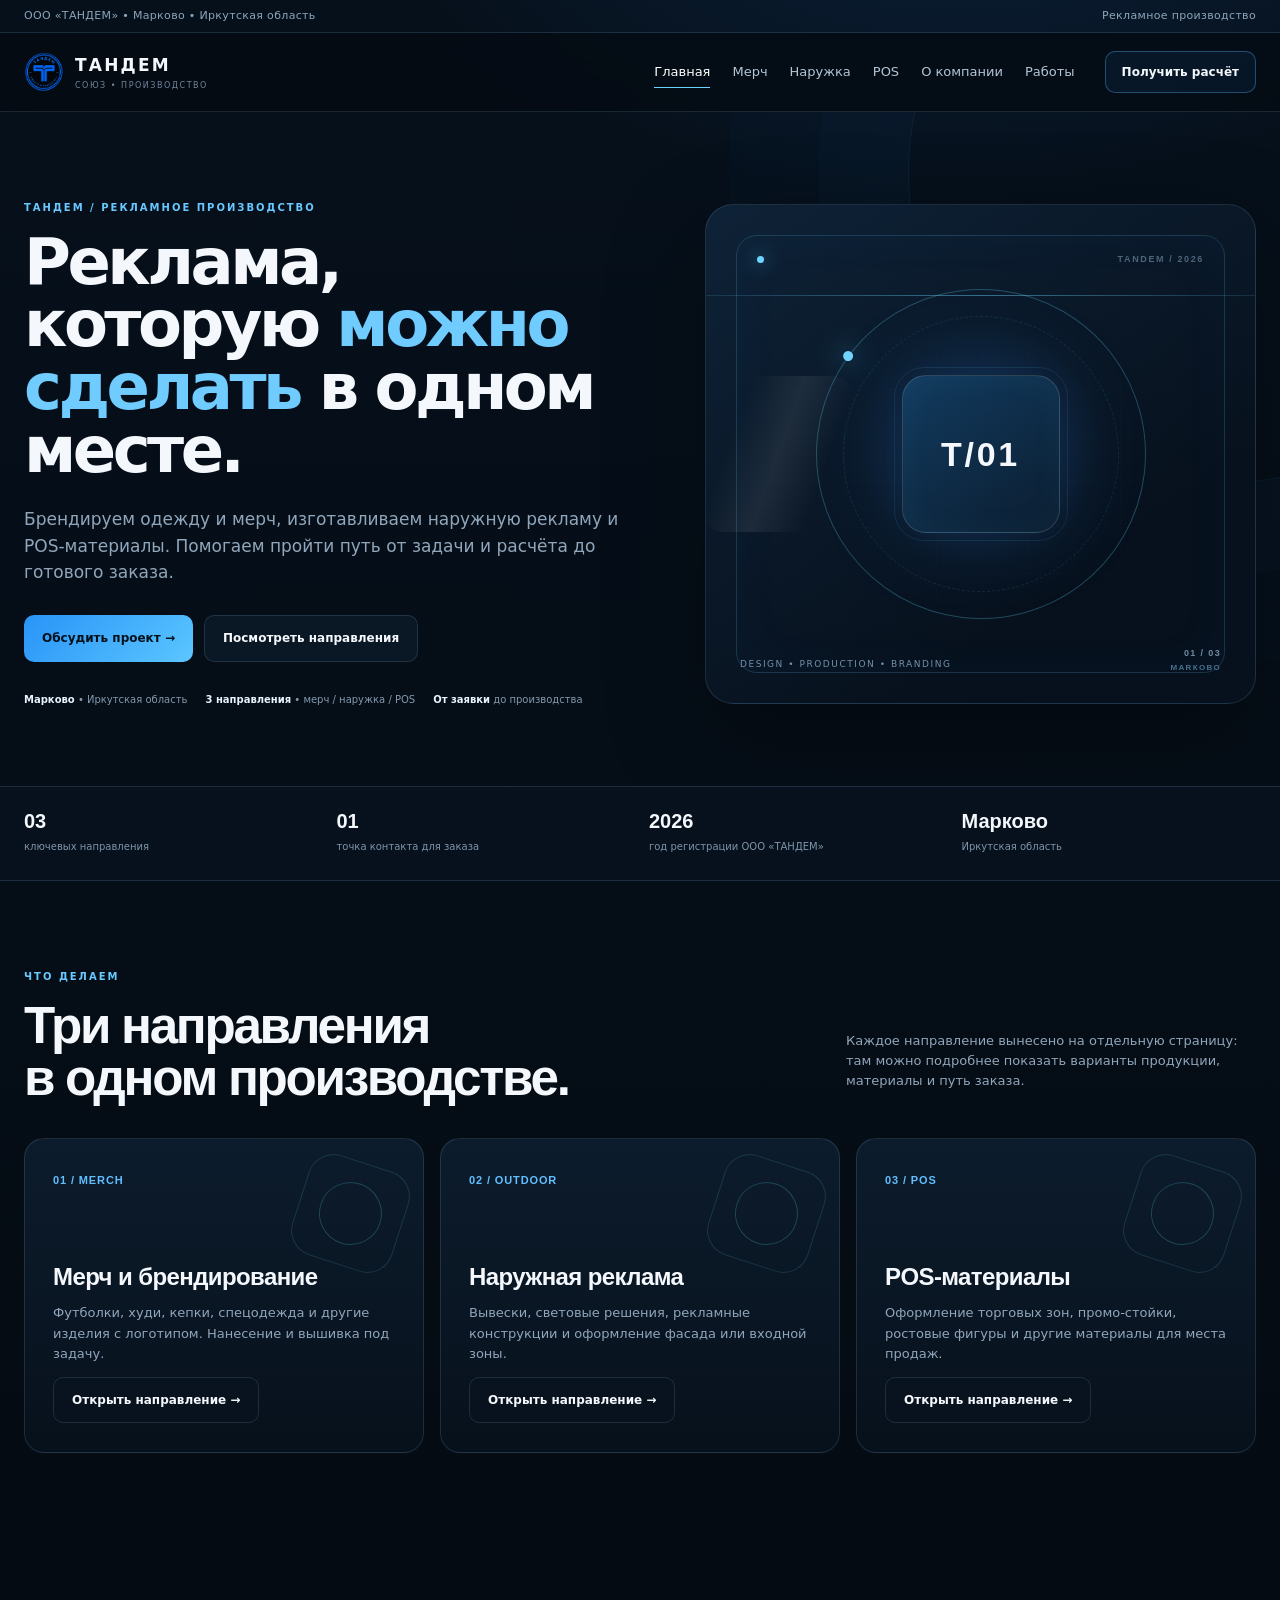
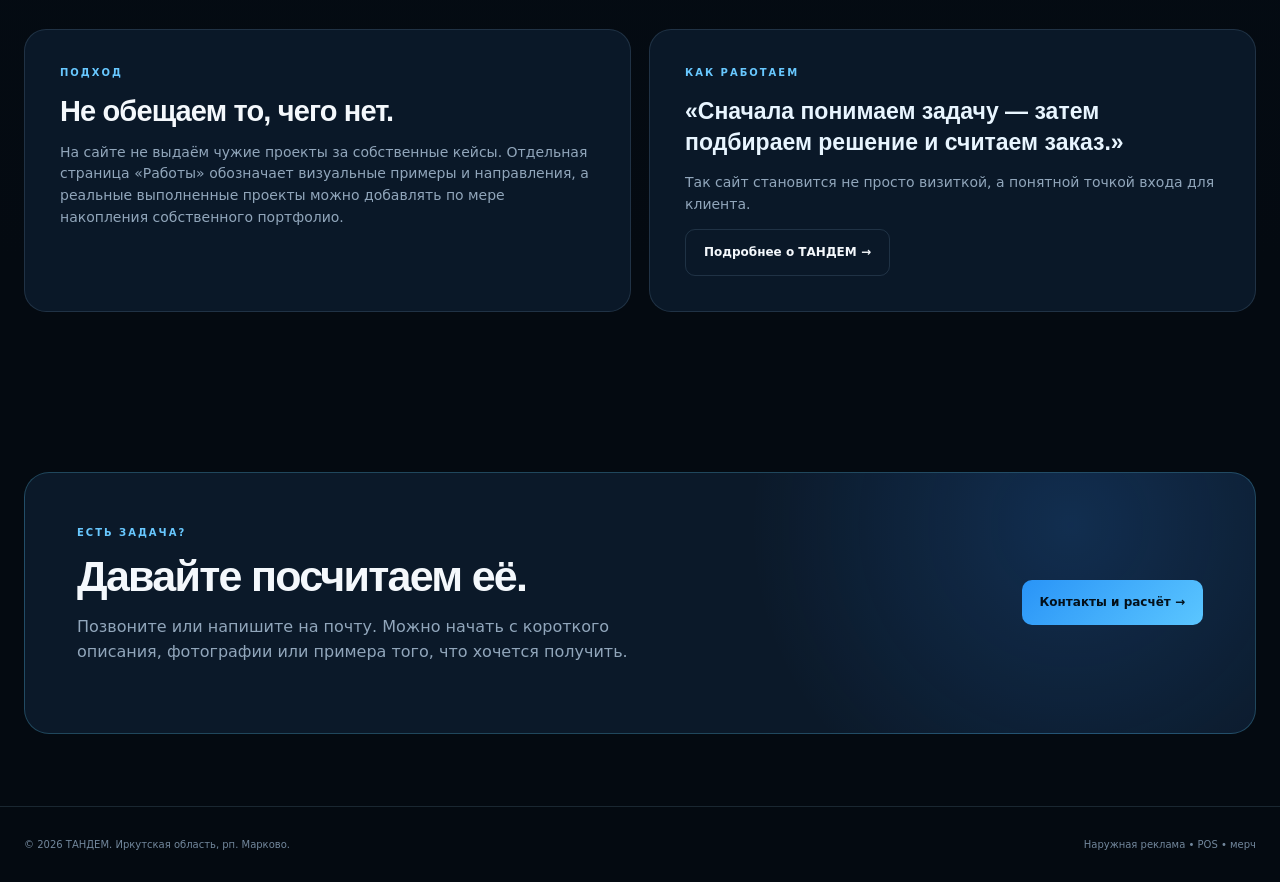
==== commit 23f8a467: "Add files via upload" ====
--- a/index.html
+++ b/index.html
@@ -1,7 +1,7 @@
 <!doctype html><html lang="ru"><head><meta charset="utf-8"><meta name="viewport" content="width=device-width,initial-scale=1"><title>ТАНДЕМ — рекламное производство в Марково</title><meta name="description" content="ООО «ТАНДЕМ»: брендирование одежды и мерча, наружная реклама и POS-материалы. Марково, Иркутская область."><link rel="stylesheet" href="styles.css"></head><body>
 <div class="topline"><div class="container"><span>ООО «ТАНДЕМ» • Марково • Иркутская область</span><span>Рекламное производство</span></div></div>
 <header class="header"><div class="container nav"><a class="brand" href="index.html"><img src="assets/logo.png" alt="ТАНДЕМ"><span><strong>ТАНДЕМ</strong><small>СОЮЗ • ПРОИЗВОДСТВО</small></span></a><nav class="menu"><a class="active" href="index.html">Главная</a><a href="merch.html">Мерч</a><a href="reklama.html">Наружка</a><a href="pos.html">POS</a><a href="about.html">О компании</a><a href="portfolio.html">Работы</a></nav><a class="nav-cta" href="contacts.html">Получить расчёт</a></div></header>
-<main><section class="hero"><div class="container hero-grid"><div><div class="eyebrow">ТАНДЕМ / РЕКЛАМНОЕ ПРОИЗВОДСТВО</div><h1>Реклама, которую <span>можно сделать</span> в одном месте.</h1><p>Брендируем одежду и мерч, изготавливаем наружную рекламу и POS-материалы. Помогаем пройти путь от задачи и расчёта до готового заказа.</p><div class="actions"><a class="btn btn-primary" href="contacts.html">Обсудить проект →</a><a class="btn btn-secondary" href="#services">Посмотреть направления</a></div><div class="hero-facts"><span><b>Марково</b> • Иркутская область</span><span><b>3 направления</b> • мерч / наружка / POS</span><span><b>От заявки</b> до производства</span></div></div><div class="hero-visual"><div class="frame"></div><div class="orbit"></div><div class="core">T/01</div><div class="label">DESIGN • PRODUCTION • BRANDING</div></div></div></section>
+<main><section class="hero"><div class="container hero-grid"><div><div class="eyebrow">ТАНДЕМ / РЕКЛАМНОЕ ПРОИЗВОДСТВО</div><h1>Реклама, которую <span>можно сделать</span> в одном месте.</h1><p>Брендируем одежду и мерч, изготавливаем наружную рекламу и POS-материалы. Помогаем пройти путь от задачи и расчёта до готового заказа.</p><div class="actions"><a class="btn btn-primary" href="contacts.html">Обсудить проект →</a><a class="btn btn-secondary" href="#services">Посмотреть направления</a></div><div class="hero-facts"><span><b>Марково</b> • Иркутская область</span><span><b>3 направления</b> • мерч / наружка / POS</span><span><b>От заявки</b> до производства</span></div></div><div class="hero-visual"><div class="frame"></div><div class="orbit"></div><div class="core">T/01</div><div class="label">DESIGN • PRODUCTION • BRANDING</div><div class="hero-corner">01 / 03<br><span>MARКОВО</span></div></div></div></section>
 <section class="band"><div class="container band-grid"><div class="band-item"><strong>03</strong><span>ключевых направления</span></div><div class="band-item"><strong>01</strong><span>точка контакта для заказа</span></div><div class="band-item"><strong>2026</strong><span>год регистрации ООО «ТАНДЕМ»</span></div><div class="band-item"><strong>Марково</strong><span>Иркутская область</span></div></div></section>
 <section class="section" id="services"><div class="container"><div class="section-head"><div><div class="eyebrow">ЧТО ДЕЛАЕМ</div><h2>Три направления<br>в одном производстве.</h2></div><p class="section-note">Каждое направление вынесено на отдельную страницу: там можно подробнее показать варианты продукции, материалы и путь заказа.</p></div><div class="cards"><a class="card" href="merch.html"><span class="card-num">01 / MERCH</span><div class="mini-art"></div><h3>Мерч и брендирование</h3><p>Футболки, худи, кепки, спецодежда и другие изделия с логотипом. Нанесение и вышивка под задачу.</p><span class="btn">Открыть направление →</span></a><a class="card" href="reklama.html"><span class="card-num">02 / OUTDOOR</span><div class="mini-art"></div><h3>Наружная реклама</h3><p>Вывески, световые решения, рекламные конструкции и оформление фасада или входной зоны.</p><span class="btn">Открыть направление →</span></a><a class="card" href="pos.html"><span class="card-num">03 / POS</span><div class="mini-art"></div><h3>POS-материалы</h3><p>Оформление торговых зон, промо-стойки, ростовые фигуры и другие материалы для места продаж.</p><span class="btn">Открыть направление →</span></a></div></div></section>
 <section class="section"><div class="container split"><div class="panel"><div class="eyebrow">ПОДХОД</div><h3>Не обещаем то, чего нет.</h3><p>На сайте не выдаём чужие проекты за собственные кейсы. Отдельная страница «Работы» обозначает визуальные примеры и направления, а реальные выполненные проекты можно добавлять по мере накопления собственного портфолио.</p></div><div class="panel"><div class="eyebrow">КАК РАБОТАЕМ</div><div class="quote">«Сначала понимаем задачу — затем подбираем решение и считаем заказ.»</div><p>Так сайт становится не просто визиткой, а понятной точкой входа для клиента.</p><a class="btn" href="about.html">Подробнее о ТАНДЕМ →</a></div></div></section>
--- a/styles.css
+++ b/styles.css
@@ -1,9 +1,10 @@
-@import url('https://fonts.googleapis.com/css2?family=Manrope:wght@400;500;600;700;800&family=Space+Grotesk:wght@500;600;700&display=swap');
-:root{--bg:#07101c;--bg2:#0a1625;--card:#0d1b2b;--line:rgba(154,188,220,.16);--text:#f3f7fb;--muted:#91a4b8;--blue:#2f8cff;--cyan:#64d8ff;--white:#fff;--max:1240px;}
-*{box-sizing:border-box}html{scroll-behavior:smooth}body{margin:0;background:radial-gradient(circle at 75% 0%,rgba(47,140,255,.13),transparent 34%),linear-gradient(180deg,var(--bg),#050b13 80%);color:var(--text);font-family:Manrope,Arial,sans-serif;line-height:1.55}a{color:inherit;text-decoration:none}img{max-width:100%;display:block}.container{width:min(var(--max),calc(100% - 40px));margin:auto}.topline{border-bottom:1px solid var(--line);font-size:12px;color:#a8bbcf}.topline .container{height:34px;display:flex;justify-content:space-between;align-items:center}.topline span{opacity:.85}.header{position:sticky;top:0;z-index:20;background:rgba(5,12,21,.82);backdrop-filter:blur(18px);border-bottom:1px solid var(--line)}.nav{height:78px;display:flex;align-items:center;gap:28px}.brand{display:flex;align-items:center;gap:10px;margin-right:auto}.brand img{width:38px;height:38px;object-fit:contain}.brand strong{font-family:'Space Grotesk';letter-spacing:.08em;font-size:18px}.brand small{display:block;color:#7890a7;font-size:9px;letter-spacing:.18em;margin-top:-2px}.menu{display:flex;gap:24px;font-size:13px;color:#b9c9d9}.menu a{transition:.2s}.menu a:hover,.menu a.active{color:#fff}.nav-cta{border:1px solid rgba(100,216,255,.4);padding:11px 16px;border-radius:9px;font-weight:700;font-size:12px;background:rgba(47,140,255,.1)}.mobile{display:none}
-.hero{padding:82px 0 70px;position:relative;overflow:hidden}.hero:before{content:'';position:absolute;width:560px;height:560px;border:1px solid rgba(100,216,255,.12);border-radius:50%;right:-180px;top:-160px;box-shadow:0 0 0 90px rgba(47,140,255,.025),0 0 0 180px rgba(47,140,255,.018)}.eyebrow{font-size:11px;letter-spacing:.2em;color:#6ebfff;font-weight:800;margin-bottom:16px}.hero-grid{display:grid;grid-template-columns:1.1fr .9fr;gap:64px;align-items:center}.hero h1{font:700 clamp(42px,5vw,76px)/1.02 'Space Grotesk';letter-spacing:-.045em;margin:0 0 24px;max-width:800px}.hero h1 span{color:#70c9ff}.hero p{font-size:17px;color:var(--muted);max-width:680px}.actions{display:flex;gap:12px;flex-wrap:wrap;margin:30px 0}.btn{display:inline-flex;align-items:center;justify-content:center;padding:14px 20px;border-radius:10px;font-weight:800;font-size:13px;border:1px solid var(--line)}.btn-primary{background:linear-gradient(135deg,#2f8cff,#4cb8ff);color:#04101c;border:0}.btn-secondary{background:#0b1828}.hero-facts{display:flex;gap:20px;flex-wrap:wrap;color:#8da1b6;font-size:11px}.hero-facts b{color:#eaf5ff}.hero-visual{min-height:430px;border:1px solid var(--line);border-radius:24px;background:linear-gradient(145deg,#0e2034,#07111e);position:relative;overflow:hidden;box-shadow:0 30px 80px rgba(0,0,0,.28)}.hero-visual .frame{position:absolute;inset:28px;border:1px solid rgba(100,216,255,.18);border-radius:18px}.hero-visual .orbit{position:absolute;width:300px;height:300px;border:1px solid rgba(100,216,255,.3);border-radius:50%;left:50%;top:50%;transform:translate(-50%,-50%) rotate(-15deg)}.hero-visual .orbit:after{content:'';position:absolute;width:13px;height:13px;background:#6ed3ff;border-radius:50%;left:18%;top:10%;box-shadow:0 0 30px #5ccaff}.hero-visual .core{position:absolute;left:50%;top:50%;transform:translate(-50%,-50%);width:150px;height:150px;border-radius:22px;background:linear-gradient(145deg,#12395c,#0b1d31);border:1px solid rgba(255,255,255,.16);display:grid;place-items:center;font-family:'Space Grotesk';font-size:38px;font-weight:700;letter-spacing:.08em;box-shadow:0 0 80px rgba(47,140,255,.22)}.hero-visual .label{position:absolute;left:32px;bottom:30px;color:#7893ad;font-size:10px;letter-spacing:.16em}
-.section{padding:84px 0}.section-head{display:flex;justify-content:space-between;align-items:end;gap:30px;margin-bottom:34px}.section h2{font:700 clamp(32px,4vw,52px)/1.05 'Space Grotesk';letter-spacing:-.035em;margin:0}.section-note{max-width:400px;color:var(--muted);font-size:13px}.cards{display:grid;grid-template-columns:repeat(3,1fr);gap:16px}.card{background:linear-gradient(180deg,rgba(13,27,43,.96),rgba(8,18,30,.96));border:1px solid var(--line);border-radius:18px;padding:28px;min-height:310px;position:relative;overflow:hidden;transition:transform .25s,border-color .25s}.card:hover{transform:translateY(-5px);border-color:rgba(100,216,255,.38)}.card-num{font:700 12px 'Space Grotesk';color:#5faeff}.card h3{font:700 25px 'Space Grotesk';margin:48px 0 10px}.card p{color:var(--muted);font-size:13px}.card .mini-art{position:absolute;right:-15px;top:20px;width:120px;height:120px;border:1px solid rgba(100,216,255,.16);transform:rotate(18deg);border-radius:22px}.card .mini-art:after{content:'';position:absolute;inset:20px;border:1px solid rgba(100,216,255,.22);border-radius:50%}
-.band{border-top:1px solid var(--line);border-bottom:1px solid var(--line);padding:22px 0;background:rgba(10,23,38,.48)}.band-grid{display:grid;grid-template-columns:repeat(4,1fr);gap:18px}.band-item strong{display:block;font:700 22px 'Space Grotesk'}.band-item span{font-size:11px;color:#7f94a9}.split{display:grid;grid-template-columns:1fr 1fr;gap:18px}.panel{border:1px solid var(--line);background:#0b1828;border-radius:20px;padding:34px}.panel h3{font:700 30px 'Space Grotesk';margin:0 0 12px}.panel p,.panel li{color:var(--muted);font-size:14px}.panel ul{padding-left:18px}.quote{font:600 23px/1.35 'Space Grotesk';color:#e8f5ff}.cta{padding:70px 0}.cta-box{border:1px solid rgba(100,216,255,.25);background:radial-gradient(circle at 85% 20%,rgba(47,140,255,.18),transparent 30%),#0b1929;border-radius:24px;padding:50px;display:flex;justify-content:space-between;gap:30px;align-items:center}.cta h2{font:700 42px/1.05 'Space Grotesk';margin:0}.cta p{color:var(--muted);max-width:620px}
-.page-hero{padding:70px 0 45px;border-bottom:1px solid var(--line)}.page-hero h1{font:700 clamp(40px,5vw,66px)/1.02 'Space Grotesk';margin:0 0 16px;letter-spacing:-.04em}.page-hero p{color:var(--muted);max-width:720px}.work-grid{display:grid;grid-template-columns:repeat(2,1fr);gap:18px}.work{min-height:360px;border:1px solid var(--line);border-radius:20px;overflow:hidden;background:#0a1726;position:relative}.work img{width:100%;height:260px;object-fit:cover;filter:saturate(.75) brightness(.72)}.work-body{padding:22px}.work h3{margin:0 0 5px;font:700 23px 'Space Grotesk'}.work p{margin:0;color:var(--muted);font-size:12px}.tag{position:absolute;top:16px;left:16px;background:rgba(3,10,18,.75);border:1px solid rgba(255,255,255,.14);padding:7px 9px;border-radius:7px;font-size:10px;letter-spacing:.08em}.steps{display:grid;grid-template-columns:repeat(4,1fr);gap:12px}.step{padding:22px;border:1px solid var(--line);border-radius:16px;background:#0b1827}.step span{font:700 11px 'Space Grotesk';color:#65c5ff}.step h3{font:700 20px 'Space Grotesk'}.step p{color:var(--muted);font-size:12px}.contact-grid{display:grid;grid-template-columns:1.1fr .9fr;gap:18px}.contact-card{border:1px solid var(--line);border-radius:20px;background:#0b1828;padding:34px}.contact-line{padding:17px 0;border-bottom:1px solid var(--line)}.contact-line:last-child{border-bottom:0}.contact-line small{display:block;color:#6e859d;font-size:10px;letter-spacing:.15em;margin-bottom:5px}.contact-line a,.contact-line strong{font-size:19px;font-family:'Space Grotesk'}.footer{border-top:1px solid var(--line);padding:30px 0;color:#72879c;font-size:11px}.footer-grid{display:flex;justify-content:space-between;gap:20px}.legal{font-size:11px;color:#60758b}
-@media(max-width:900px){.menu{display:none}.mobile{display:block}.hero-grid,.split,.contact-grid{grid-template-columns:1fr}.cards,.work-grid{grid-template-columns:1fr}.band-grid,.steps{grid-template-columns:1fr 1fr}.hero{padding-top:55px}.hero-visual{min-height:330px}.section-head{display:block}.section-note{margin-top:12px}.cta-box{display:block}.cta .btn{margin-top:12px}}
-@media(max-width:560px){.container{width:min(100% - 24px,var(--max))}.topline{display:none}.nav{height:68px}.brand small{display:none}.nav-cta{padding:9px 11px}.hero h1{font-size:42px}.hero p{font-size:15px}.band-grid,.steps{grid-template-columns:1fr}.panel,.contact-card,.cta-box{padding:24px}.cta h2{font-size:32px}.hero-visual{min-height:290px}}
+:root{--bg:#06101b;--bg-deep:#040a11;--surface:#0b1827;--surface-2:#0e2032;--line:rgba(157,198,230,.15);--line-strong:rgba(90,190,255,.34);--text:#f4f8fc;--muted:#91a6bb;--blue:#38a7ff;--cyan:#6bd5ff;--max:1240px}
+*{box-sizing:border-box}html{scroll-behavior:smooth}body{margin:0;background:radial-gradient(900px 500px at 75% -5%,rgba(45,143,255,.13),transparent 65%),linear-gradient(180deg,var(--bg),var(--bg-deep) 75%);color:var(--text);font-family:Inter,ui-sans-serif,system-ui,-apple-system,"Segoe UI",Arial,sans-serif;line-height:1.55}a{color:inherit;text-decoration:none}img{max-width:100%;display:block}.container{width:min(var(--max),calc(100% - 48px));margin:auto}.topline{border-bottom:1px solid var(--line);font-size:11px;color:#8ea5ba;letter-spacing:.03em}.topline .container{height:32px;display:flex;justify-content:space-between;align-items:center}.header{position:sticky;top:0;z-index:20;background:rgba(4,11,19,.78);backdrop-filter:blur(18px);border-bottom:1px solid var(--line)}.nav{height:78px;display:flex;align-items:center;gap:30px}.brand{display:flex;align-items:center;gap:11px;margin-right:auto}.brand img{width:40px;height:40px;object-fit:contain}.brand strong{font-family:Inter,ui-sans-serif,system-ui,sans-serif;font-size:17px;letter-spacing:.13em;font-weight:800}.brand small{display:block;color:#6f879e;font-size:8px;letter-spacing:.19em;margin-top:1px}.menu{display:flex;gap:22px;font-size:13px;color:#b4c5d5}.menu a{position:relative;padding:7px 0;transition:color .2s}.menu a:after{content:"";position:absolute;left:0;right:100%;bottom:1px;height:1px;background:var(--cyan);transition:right .25s}.menu a:hover,.menu a.active{color:#fff}.menu a:hover:after,.menu a.active:after{right:0}.nav-cta{border:1px solid var(--line-strong);padding:11px 16px;border-radius:10px;font-weight:750;font-size:12px;background:rgba(50,151,255,.08);transition:.25s}.nav-cta:hover{background:rgba(50,151,255,.16);transform:translateY(-1px)}
+.eyebrow{font-size:10px;letter-spacing:.2em;color:#68c8ff;font-weight:800;margin-bottom:15px}.hero{padding:88px 0 78px;position:relative;overflow:hidden}.hero:before{content:"";position:absolute;width:620px;height:620px;border:1px solid rgba(91,190,255,.09);border-radius:50%;right:-250px;top:-250px;box-shadow:0 0 0 90px rgba(45,143,255,.025),0 0 0 180px rgba(45,143,255,.015);animation:slowDrift 16s ease-in-out infinite}.hero-grid{display:grid;grid-template-columns:1.05fr .95fr;gap:72px;align-items:center}.hero h1{font-family:Inter,ui-sans-serif,system-ui,sans-serif;font-size:clamp(43px,5vw,76px);line-height:.98;letter-spacing:-.055em;font-weight:800;margin:0 0 25px;max-width:790px}.hero h1 span{color:#70cbff}.hero p{font-size:17px;color:var(--muted);max-width:650px}.actions{display:flex;gap:11px;flex-wrap:wrap;margin:30px 0}.btn{display:inline-flex;align-items:center;justify-content:center;padding:13px 18px;border-radius:10px;font-weight:750;font-size:12px;border:1px solid var(--line);transition:.25s}.btn:hover{transform:translateY(-2px);border-color:var(--line-strong)}.btn-primary{background:linear-gradient(135deg,#2994f7,#5bc6ff);color:#03101a;border:0}.btn-secondary{background:#0a1725}.hero-facts{display:flex;gap:18px;flex-wrap:wrap;color:#849aaf;font-size:10px}.hero-facts b{color:#e7f4ff}.hero-visual{min-height:500px;border:1px solid var(--line);border-radius:28px;background:radial-gradient(circle at 50% 48%,rgba(43,144,255,.13),transparent 32%),linear-gradient(145deg,#0e2237,#07111d 72%);position:relative;overflow:hidden;isolation:isolate;box-shadow:0 35px 100px rgba(0,0,0,.32);transition:transform .65s cubic-bezier(.2,.8,.2,1),box-shadow .5s ease}.hero-visual:before{content:"";position:absolute;inset:0;background:linear-gradient(rgba(106,209,255,.04) 1px,transparent 1px),linear-gradient(90deg,rgba(106,209,255,.04) 1px,transparent 1px);background-size:46px 46px;mask-image:radial-gradient(circle at center,#000 0%,transparent 75%);opacity:.6}.hero-visual:after{content:"";position:absolute;left:-20%;width:140%;height:1px;top:18%;background:linear-gradient(90deg,transparent,rgba(106,213,255,.45),transparent);animation:scan 8s ease-in-out infinite}.hero-visual .frame{position:absolute;inset:30px;border:1px solid rgba(106,209,255,.18);border-radius:21px;box-shadow:inset 0 0 55px rgba(43,144,255,.035)}.hero-visual .frame:before{content:"TANDEM / 2026";position:absolute;right:20px;top:18px;color:rgba(158,196,222,.45);font:700 9px Inter,sans-serif;letter-spacing:.18em}.hero-visual .frame:after{content:"";position:absolute;left:20px;top:20px;width:7px;height:7px;border-radius:50%;background:var(--cyan);box-shadow:0 0 18px rgba(100,216,255,.8);animation:pulse 3.4s ease-in-out infinite}.hero-visual .orbit{position:absolute;width:330px;height:330px;border:1px solid rgba(100,216,255,.27);border-radius:50%;left:50%;top:50%;transform:translate(-50%,-50%) rotate(-15deg);animation:orbit 20s linear infinite}.hero-visual .orbit:before{content:"";position:absolute;inset:26px;border:1px dashed rgba(100,216,255,.11);border-radius:50%;animation:reverseOrbit 14s linear infinite}.hero-visual .orbit:after{content:"";position:absolute;width:10px;height:10px;background:#71d5ff;border-radius:50%;left:17%;top:9%;box-shadow:0 0 28px #5ccaff,0 0 70px rgba(92,202,255,.25);animation:dotPulse 5.8s ease-in-out infinite}.hero-visual .core{position:absolute;left:50%;top:50%;transform:translate(-50%,-50%);width:158px;height:158px;border-radius:24px;background:linear-gradient(145deg,#123b5f,#0b1d30);border:1px solid rgba(255,255,255,.15);display:grid;place-items:center;font-family:Inter,sans-serif;font-size:34px;font-weight:800;letter-spacing:.08em;box-shadow:0 0 85px rgba(47,140,255,.2),inset 0 0 35px rgba(100,216,255,.05);animation:float 5.4s ease-in-out infinite}.hero-visual .core:before{content:"";position:absolute;inset:-9px;border:1px solid rgba(100,216,255,.1);border-radius:30px;animation:glow 4s ease-in-out infinite}.hero-visual .core:after{content:"";position:absolute;inset:0;border-radius:24px;background:linear-gradient(110deg,transparent 25%,rgba(255,255,255,.08) 50%,transparent 75%);transform:translateX(-130%);animation:sweep 6.5s ease-in-out infinite}.hero-visual .label{position:absolute;left:34px;bottom:31px;color:#7591aa;font-size:9px;letter-spacing:.17em}
+.band{border-top:1px solid var(--line);border-bottom:1px solid var(--line);padding:23px 0;background:rgba(10,23,38,.45)}.band-grid{display:grid;grid-template-columns:repeat(4,1fr);gap:18px}.band-item strong{display:block;font:800 20px Inter,sans-serif}.band-item span{font-size:10px;color:#7f95a9}.section{padding:88px 0}.section-head{display:flex;justify-content:space-between;align-items:end;gap:30px;margin-bottom:34px}.section h2{font:800 clamp(34px,4vw,53px)/1.02 Inter,sans-serif;letter-spacing:-.045em;margin:0}.section-note{max-width:410px;color:var(--muted);font-size:13px}.cards{display:grid;grid-template-columns:repeat(3,1fr);gap:16px}.card{background:linear-gradient(180deg,rgba(13,29,46,.96),rgba(7,17,28,.98));border:1px solid var(--line);border-radius:20px;padding:28px;min-height:315px;position:relative;overflow:hidden;transition:transform .3s,border-color .3s,box-shadow .3s}.card:hover{transform:translateY(-6px);border-color:rgba(100,216,255,.38);box-shadow:0 22px 50px rgba(0,0,0,.2)}.card-num{font:800 11px Inter,sans-serif;color:#61bfff;letter-spacing:.08em}.card h3{font:750 24px/1.1 Inter,sans-serif;margin:72px 0 10px;letter-spacing:-.025em}.card p{color:var(--muted);font-size:13px}.card .mini-art{position:absolute;right:20px;top:22px;width:105px;height:105px;border:1px solid rgba(100,216,255,.15);border-radius:26px;transform:rotate(18deg)}.card .mini-art:after{content:"";position:absolute;inset:20px;border:1px solid rgba(100,216,255,.22);border-radius:50%}.split{display:grid;grid-template-columns:1fr 1fr;gap:18px}.panel{border:1px solid var(--line);background:#0a1828;border-radius:22px;padding:35px}.panel h3{font:750 29px/1.1 Inter,sans-serif;margin:0 0 12px;letter-spacing:-.03em}.panel p,.panel li{color:var(--muted);font-size:14px}.quote{font:650 23px/1.35 Inter,sans-serif;color:#e8f5ff}.cta{padding:72px 0}.cta-box{border:1px solid rgba(100,216,255,.24);background:radial-gradient(circle at 85% 20%,rgba(47,140,255,.18),transparent 30%),#0b1929;border-radius:25px;padding:52px;display:flex;justify-content:space-between;gap:30px;align-items:center}.cta h2{font:800 43px/1.02 Inter,sans-serif;margin:0;letter-spacing:-.04em}.cta p{color:var(--muted);max-width:620px}.page-hero{padding:76px 0 50px;border-bottom:1px solid var(--line)}.page-hero h1{font:800 clamp(42px,5vw,68px)/.98 Inter,sans-serif;margin:0 0 16px;letter-spacing:-.05em}.page-hero p{color:var(--muted);max-width:720px}.work-grid{display:grid;grid-template-columns:repeat(2,1fr);gap:18px}.work{min-height:390px;border:1px solid var(--line);border-radius:22px;overflow:hidden;background:#091725;position:relative;transition:.3s}.work:hover{transform:translateY(-4px);border-color:rgba(100,216,255,.35);box-shadow:0 24px 55px rgba(0,0,0,.2)}.work img{width:100%;height:275px;object-fit:cover}.work-body{padding:22px}.work h3{margin:0 0 5px;font:750 22px/1.1 Inter,sans-serif;letter-spacing:-.025em}.work p{margin:0;color:var(--muted);font-size:12px}.tag{position:absolute;top:16px;left:16px;background:rgba(3,10,18,.8);border:1px solid rgba(255,255,255,.14);padding:7px 9px;border-radius:8px;font-size:9px;letter-spacing:.08em;z-index:2}.steps{display:grid;grid-template-columns:repeat(4,1fr);gap:12px}.step{padding:22px;border:1px solid var(--line);border-radius:17px;background:#0b1827}.step span{font:800 11px Inter,sans-serif;color:#65c5ff}.step h3{font:750 19px Inter,sans-serif}.step p{color:var(--muted);font-size:12px}.contact-grid{display:grid;grid-template-columns:1.1fr .9fr;gap:18px}.contact-card{border:1px solid var(--line);border-radius:21px;background:#0b1828;padding:34px}.contact-line{padding:17px 0;border-bottom:1px solid var(--line)}.contact-line:last-child{border-bottom:0}.contact-line small{display:block;color:#6e859d;font-size:9px;letter-spacing:.15em;margin-bottom:5px}.contact-line a,.contact-line strong{font-size:19px;font-family:Inter,sans-serif}.footer{border-top:1px solid var(--line);padding:30px 0;color:#72879c;font-size:10px}.footer-grid{display:flex;justify-content:space-between;gap:20px}.legal{font-size:11px;color:#60758b}
+@keyframes orbit{to{transform:translate(-50%,-50%) rotate(345deg)}}@keyframes reverseOrbit{to{transform:rotate(-360deg)}}@keyframes dotPulse{0%,100%{transform:scale(.9);opacity:.8}50%{transform:scale(1.25);opacity:1}}@keyframes pulse{0%,100%{opacity:.45;transform:scale(.9)}50%{opacity:1;transform:scale(1.15)}}@keyframes float{0%,100%{transform:translate(-50%,-50%) translateY(0)}50%{transform:translate(-50%,-50%) translateY(-7px)}}@keyframes glow{0%,100%{opacity:.45;transform:scale(1)}50%{opacity:1;transform:scale(1.035)}}@keyframes sweep{0%,55%{transform:translateX(-130%)}75%,100%{transform:translateX(130%)}}@keyframes scan{0%,100%{transform:translateY(0);opacity:0}20%{opacity:.35}55%{transform:translateY(330px);opacity:.1}70%{opacity:0}}@keyframes slowDrift{0%,100%{transform:translate3d(0,0,0)}50%{transform:translate3d(-25px,20px,0)}}
+.hero-grid>div:first-child{animation:inUp .8s cubic-bezier(.2,.8,.2,1) both}.hero-visual{animation:inVisual 1s cubic-bezier(.2,.8,.2,1) .08s both}@keyframes inUp{from{opacity:0;transform:translateY(20px)}to{opacity:1;transform:none}}@keyframes inVisual{from{opacity:0;transform:translateY(20px) scale(.985)}to{opacity:1;transform:none}}
+@media(prefers-reduced-motion:reduce){*,*::before,*::after{scroll-behavior:auto!important;animation:none!important;transition:none!important}}
+@media(max-width:900px){.menu{display:none}.hero-grid,.split,.contact-grid{grid-template-columns:1fr}.cards,.work-grid{grid-template-columns:1fr}.band-grid,.steps{grid-template-columns:1fr 1fr}.hero{padding-top:55px}.hero-visual{min-height:380px}.section-head{display:block}.section-note{margin-top:12px}.cta-box{display:block}.cta .btn{margin-top:12px}}
+@media(max-width:560px){.container{width:min(100% - 24px,var(--max))}.topline{display:none}.nav{height:68px}.brand small{display:none}.nav-cta{padding:9px 11px}.hero h1{font-size:42px}.hero p{font-size:15px}.band-grid,.steps{grid-template-columns:1fr}.panel,.contact-card,.cta-box{padding:24px}.cta h2{font-size:32px}.hero-visual{min-height:320px}.hero-visual .orbit{width:235px;height:235px}.hero-visual .core{width:125px;height:125px;font-size:28px}}
+.hero-corner{position:absolute;right:34px;bottom:29px;text-align:right;color:#6d8ba4;font:700 9px/1.5 Inter,sans-serif;letter-spacing:.15em}.hero-corner span{color:#47718f;font-size:8px}
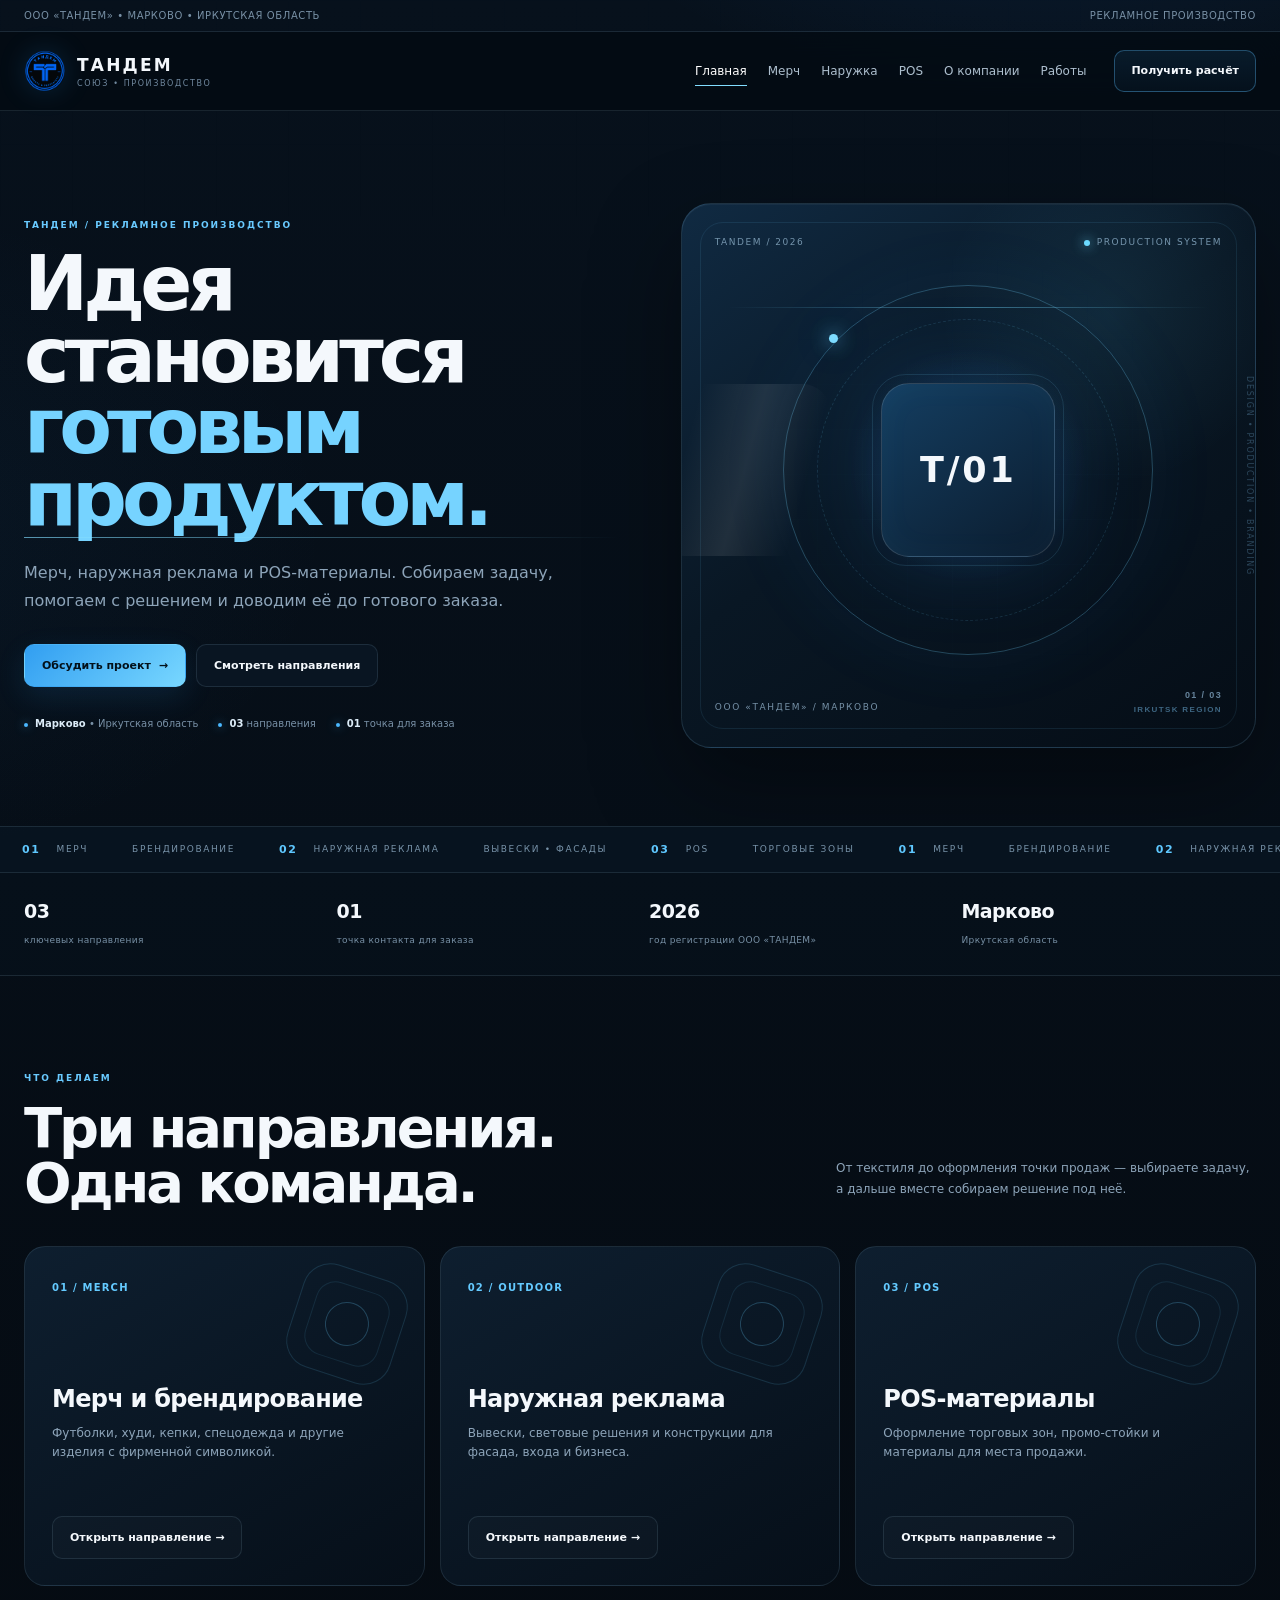
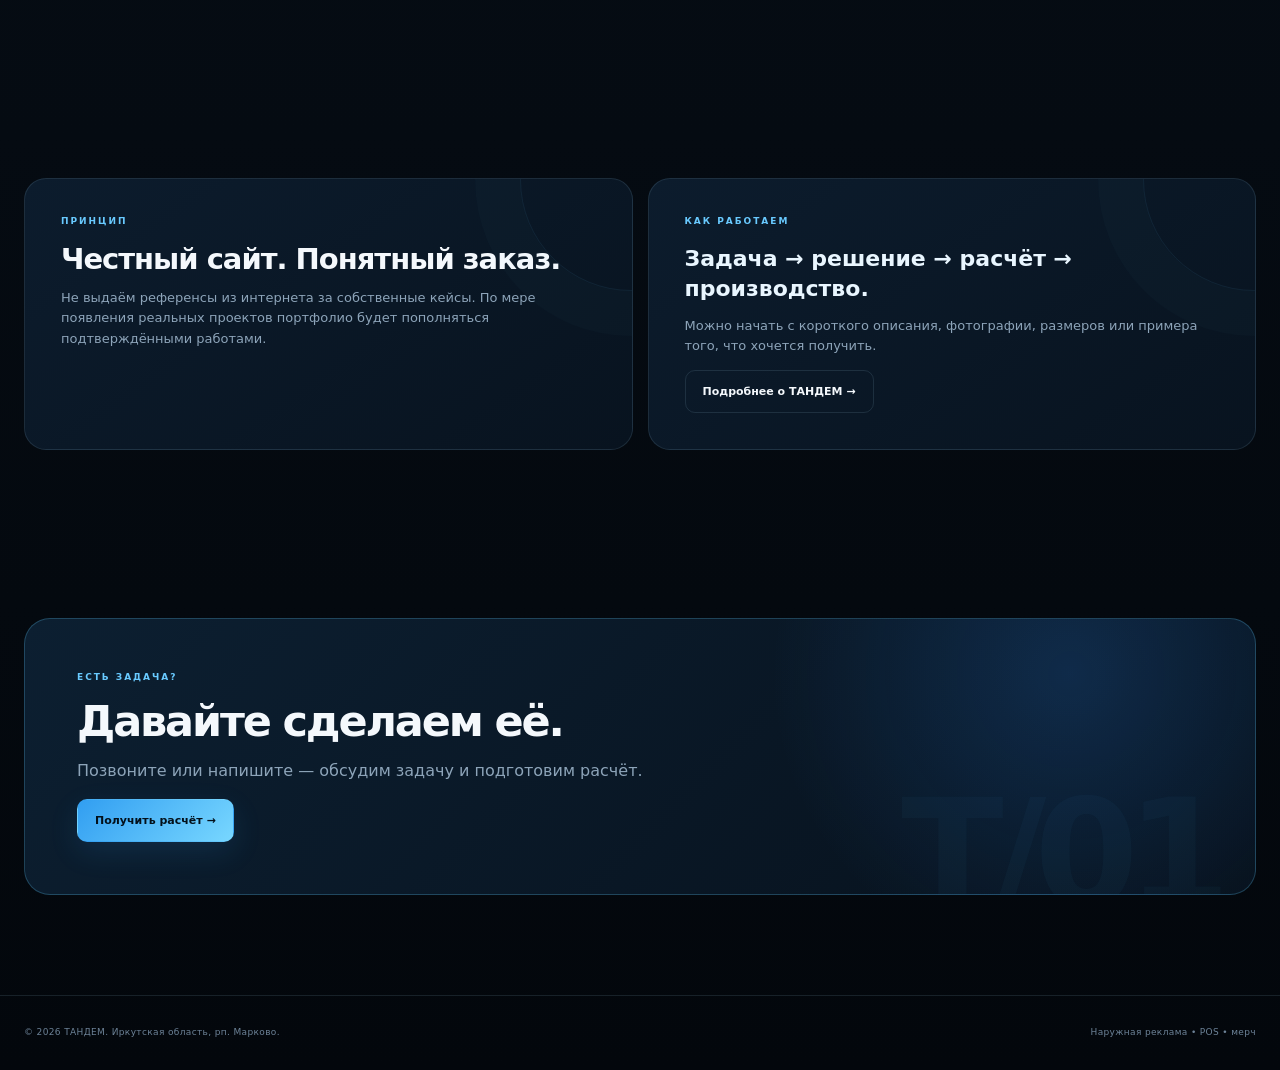
==== commit d48fa9f0: "Add files via upload" ====
--- a/index.html
+++ b/index.html
@@ -1,9 +1,34 @@
 <!doctype html><html lang="ru"><head><meta charset="utf-8"><meta name="viewport" content="width=device-width,initial-scale=1"><title>ТАНДЕМ — рекламное производство в Марково</title><meta name="description" content="ООО «ТАНДЕМ»: брендирование одежды и мерча, наружная реклама и POS-материалы. Марково, Иркутская область."><link rel="stylesheet" href="styles.css"></head><body>
 <div class="topline"><div class="container"><span>ООО «ТАНДЕМ» • Марково • Иркутская область</span><span>Рекламное производство</span></div></div>
 <header class="header"><div class="container nav"><a class="brand" href="index.html"><img src="assets/logo.png" alt="ТАНДЕМ"><span><strong>ТАНДЕМ</strong><small>СОЮЗ • ПРОИЗВОДСТВО</small></span></a><nav class="menu"><a class="active" href="index.html">Главная</a><a href="merch.html">Мерч</a><a href="reklama.html">Наружка</a><a href="pos.html">POS</a><a href="about.html">О компании</a><a href="portfolio.html">Работы</a></nav><a class="nav-cta" href="contacts.html">Получить расчёт</a></div></header>
-<main><section class="hero"><div class="container hero-grid"><div><div class="eyebrow">ТАНДЕМ / РЕКЛАМНОЕ ПРОИЗВОДСТВО</div><h1>Реклама, которую <span>можно сделать</span> в одном месте.</h1><p>Брендируем одежду и мерч, изготавливаем наружную рекламу и POS-материалы. Помогаем пройти путь от задачи и расчёта до готового заказа.</p><div class="actions"><a class="btn btn-primary" href="contacts.html">Обсудить проект →</a><a class="btn btn-secondary" href="#services">Посмотреть направления</a></div><div class="hero-facts"><span><b>Марково</b> • Иркутская область</span><span><b>3 направления</b> • мерч / наружка / POS</span><span><b>От заявки</b> до производства</span></div></div><div class="hero-visual"><div class="frame"></div><div class="orbit"></div><div class="core">T/01</div><div class="label">DESIGN • PRODUCTION • BRANDING</div><div class="hero-corner">01 / 03<br><span>MARКОВО</span></div></div></div></section>
+<main>
+<section class="hero">
+  <div class="container hero-grid">
+    <div class="hero-copy">
+      <div class="eyebrow">ТАНДЕМ / РЕКЛАМНОЕ ПРОИЗВОДСТВО</div>
+      <h1>Идея становится <span class="accent">готовым продуктом.</span></h1>
+      <p>Мерч, наружная реклама и POS-материалы. Собираем задачу, помогаем с решением и доводим её до готового заказа.</p>
+      <div class="actions"><a class="btn btn-primary" href="contacts.html">Обсудить проект <span>→</span></a><a class="btn btn-secondary" href="#services">Смотреть направления</a></div>
+      <div class="hero-facts"><span><b>Марково</b> • Иркутская область</span><span><b>03</b> направления</span><span><b>01</b> точка для заказа</span></div>
+    </div>
+    <div class="hero-visual" id="heroVisual">
+      <div class="hero-gridlines"></div><div class="hero-scan"></div>
+      <div class="hero-top"><span>TANDEM / 2026</span><span class="status"><i></i> PRODUCTION SYSTEM</span></div>
+      <div class="hero-orbit"></div><div class="hero-core">T/01</div>
+      <div class="hero-side-note">DESIGN • PRODUCTION • BRANDING</div>
+      <div class="hero-label">ООО «ТАНДЕМ» / МАРКОВО</div>
+      <div class="hero-corner">01 / 03<br><span>IRKUTSK REGION</span></div>
+    </div>
+  </div>
+</section>
+<section class="marquee"><div class="marquee-track"><span><b>01</b> МЕРЧ</span><span>БРЕНДИРОВАНИЕ</span><span><b>02</b> НАРУЖНАЯ РЕКЛАМА</span><span>ВЫВЕСКИ • ФАСАДЫ</span><span><b>03</b> POS</span><span>ТОРГОВЫЕ ЗОНЫ</span><span><b>01</b> МЕРЧ</span><span>БРЕНДИРОВАНИЕ</span><span><b>02</b> НАРУЖНАЯ РЕКЛАМА</span><span>ВЫВЕСКИ • ФАСАДЫ</span><span><b>03</b> POS</span><span>ТОРГОВЫЕ ЗОНЫ</span></div></section>
 <section class="band"><div class="container band-grid"><div class="band-item"><strong>03</strong><span>ключевых направления</span></div><div class="band-item"><strong>01</strong><span>точка контакта для заказа</span></div><div class="band-item"><strong>2026</strong><span>год регистрации ООО «ТАНДЕМ»</span></div><div class="band-item"><strong>Марково</strong><span>Иркутская область</span></div></div></section>
-<section class="section" id="services"><div class="container"><div class="section-head"><div><div class="eyebrow">ЧТО ДЕЛАЕМ</div><h2>Три направления<br>в одном производстве.</h2></div><p class="section-note">Каждое направление вынесено на отдельную страницу: там можно подробнее показать варианты продукции, материалы и путь заказа.</p></div><div class="cards"><a class="card" href="merch.html"><span class="card-num">01 / MERCH</span><div class="mini-art"></div><h3>Мерч и брендирование</h3><p>Футболки, худи, кепки, спецодежда и другие изделия с логотипом. Нанесение и вышивка под задачу.</p><span class="btn">Открыть направление →</span></a><a class="card" href="reklama.html"><span class="card-num">02 / OUTDOOR</span><div class="mini-art"></div><h3>Наружная реклама</h3><p>Вывески, световые решения, рекламные конструкции и оформление фасада или входной зоны.</p><span class="btn">Открыть направление →</span></a><a class="card" href="pos.html"><span class="card-num">03 / POS</span><div class="mini-art"></div><h3>POS-материалы</h3><p>Оформление торговых зон, промо-стойки, ростовые фигуры и другие материалы для места продаж.</p><span class="btn">Открыть направление →</span></a></div></div></section>
-<section class="section"><div class="container split"><div class="panel"><div class="eyebrow">ПОДХОД</div><h3>Не обещаем то, чего нет.</h3><p>На сайте не выдаём чужие проекты за собственные кейсы. Отдельная страница «Работы» обозначает визуальные примеры и направления, а реальные выполненные проекты можно добавлять по мере накопления собственного портфолио.</p></div><div class="panel"><div class="eyebrow">КАК РАБОТАЕМ</div><div class="quote">«Сначала понимаем задачу — затем подбираем решение и считаем заказ.»</div><p>Так сайт становится не просто визиткой, а понятной точкой входа для клиента.</p><a class="btn" href="about.html">Подробнее о ТАНДЕМ →</a></div></div></section>
-<section class="cta"><div class="container"><div class="cta-box"><div><div class="eyebrow">ЕСТЬ ЗАДАЧА?</div><h2>Давайте посчитаем её.</h2><p>Позвоните или напишите на почту. Можно начать с короткого описания, фотографии или примера того, что хочется получить.</p></div><a class="btn btn-primary" href="contacts.html">Контакты и расчёт →</a></div></div></section></main>
+<section class="section" id="services"><div class="container"><div class="section-head"><div><div class="eyebrow">ЧТО ДЕЛАЕМ</div><h2>Три направления.<br>Одна команда.</h2></div><p class="section-note">От текстиля до оформления точки продаж — выбираете задачу, а дальше вместе собираем решение под неё.</p></div><div class="cards">
+<a class="card" href="merch.html"><span class="card-num">01 / MERCH</span><div class="mini-art"></div><h3>Мерч и брендирование</h3><p>Футболки, худи, кепки, спецодежда и другие изделия с фирменной символикой.</p><span class="btn">Открыть направление →</span></a>
+<a class="card" href="reklama.html"><span class="card-num">02 / OUTDOOR</span><div class="mini-art"></div><h3>Наружная реклама</h3><p>Вывески, световые решения и конструкции для фасада, входа и бизнеса.</p><span class="btn">Открыть направление →</span></a>
+<a class="card" href="pos.html"><span class="card-num">03 / POS</span><div class="mini-art"></div><h3>POS-материалы</h3><p>Оформление торговых зон, промо-стойки и материалы для места продажи.</p><span class="btn">Открыть направление →</span></a>
+</div></div></section>
+<section class="section"><div class="container split"><div class="panel"><div class="eyebrow">ПРИНЦИП</div><h3>Честный сайт. Понятный заказ.</h3><p>Не выдаём референсы из интернета за собственные кейсы. По мере появления реальных проектов портфолио будет пополняться подтверждёнными работами.</p></div><div class="panel"><div class="eyebrow">КАК РАБОТАЕМ</div><div class="quote">Задача → решение → расчёт → производство.</div><p>Можно начать с короткого описания, фотографии, размеров или примера того, что хочется получить.</p><a class="btn" href="about.html">Подробнее о ТАНДЕМ →</a></div></div></section>
+<section class="cta"><div class="container"><div class="cta-box"><div><div class="eyebrow">ЕСТЬ ЗАДАЧА?</div><h2>Давайте сделаем её.</h2><p>Позвоните или напишите — обсудим задачу и подготовим расчёт.</p></div><a class="btn btn-primary" href="contacts.html">Получить расчёт →</a></div></div></section>
+</main>
 <footer class="footer"><div class="container footer-grid"><span>© <span data-year></span> ТАНДЕМ. Иркутская область, рп. Марково.</span><span>Наружная реклама • POS • мерч</span></div></footer><script src="script.js"></script></body></html>
--- a/styles.css
+++ b/styles.css
@@ -1,10 +1,22 @@
-:root{--bg:#06101b;--bg-deep:#040a11;--surface:#0b1827;--surface-2:#0e2032;--line:rgba(157,198,230,.15);--line-strong:rgba(90,190,255,.34);--text:#f4f8fc;--muted:#91a6bb;--blue:#38a7ff;--cyan:#6bd5ff;--max:1240px}
-*{box-sizing:border-box}html{scroll-behavior:smooth}body{margin:0;background:radial-gradient(900px 500px at 75% -5%,rgba(45,143,255,.13),transparent 65%),linear-gradient(180deg,var(--bg),var(--bg-deep) 75%);color:var(--text);font-family:Inter,ui-sans-serif,system-ui,-apple-system,"Segoe UI",Arial,sans-serif;line-height:1.55}a{color:inherit;text-decoration:none}img{max-width:100%;display:block}.container{width:min(var(--max),calc(100% - 48px));margin:auto}.topline{border-bottom:1px solid var(--line);font-size:11px;color:#8ea5ba;letter-spacing:.03em}.topline .container{height:32px;display:flex;justify-content:space-between;align-items:center}.header{position:sticky;top:0;z-index:20;background:rgba(4,11,19,.78);backdrop-filter:blur(18px);border-bottom:1px solid var(--line)}.nav{height:78px;display:flex;align-items:center;gap:30px}.brand{display:flex;align-items:center;gap:11px;margin-right:auto}.brand img{width:40px;height:40px;object-fit:contain}.brand strong{font-family:Inter,ui-sans-serif,system-ui,sans-serif;font-size:17px;letter-spacing:.13em;font-weight:800}.brand small{display:block;color:#6f879e;font-size:8px;letter-spacing:.19em;margin-top:1px}.menu{display:flex;gap:22px;font-size:13px;color:#b4c5d5}.menu a{position:relative;padding:7px 0;transition:color .2s}.menu a:after{content:"";position:absolute;left:0;right:100%;bottom:1px;height:1px;background:var(--cyan);transition:right .25s}.menu a:hover,.menu a.active{color:#fff}.menu a:hover:after,.menu a.active:after{right:0}.nav-cta{border:1px solid var(--line-strong);padding:11px 16px;border-radius:10px;font-weight:750;font-size:12px;background:rgba(50,151,255,.08);transition:.25s}.nav-cta:hover{background:rgba(50,151,255,.16);transform:translateY(-1px)}
-.eyebrow{font-size:10px;letter-spacing:.2em;color:#68c8ff;font-weight:800;margin-bottom:15px}.hero{padding:88px 0 78px;position:relative;overflow:hidden}.hero:before{content:"";position:absolute;width:620px;height:620px;border:1px solid rgba(91,190,255,.09);border-radius:50%;right:-250px;top:-250px;box-shadow:0 0 0 90px rgba(45,143,255,.025),0 0 0 180px rgba(45,143,255,.015);animation:slowDrift 16s ease-in-out infinite}.hero-grid{display:grid;grid-template-columns:1.05fr .95fr;gap:72px;align-items:center}.hero h1{font-family:Inter,ui-sans-serif,system-ui,sans-serif;font-size:clamp(43px,5vw,76px);line-height:.98;letter-spacing:-.055em;font-weight:800;margin:0 0 25px;max-width:790px}.hero h1 span{color:#70cbff}.hero p{font-size:17px;color:var(--muted);max-width:650px}.actions{display:flex;gap:11px;flex-wrap:wrap;margin:30px 0}.btn{display:inline-flex;align-items:center;justify-content:center;padding:13px 18px;border-radius:10px;font-weight:750;font-size:12px;border:1px solid var(--line);transition:.25s}.btn:hover{transform:translateY(-2px);border-color:var(--line-strong)}.btn-primary{background:linear-gradient(135deg,#2994f7,#5bc6ff);color:#03101a;border:0}.btn-secondary{background:#0a1725}.hero-facts{display:flex;gap:18px;flex-wrap:wrap;color:#849aaf;font-size:10px}.hero-facts b{color:#e7f4ff}.hero-visual{min-height:500px;border:1px solid var(--line);border-radius:28px;background:radial-gradient(circle at 50% 48%,rgba(43,144,255,.13),transparent 32%),linear-gradient(145deg,#0e2237,#07111d 72%);position:relative;overflow:hidden;isolation:isolate;box-shadow:0 35px 100px rgba(0,0,0,.32);transition:transform .65s cubic-bezier(.2,.8,.2,1),box-shadow .5s ease}.hero-visual:before{content:"";position:absolute;inset:0;background:linear-gradient(rgba(106,209,255,.04) 1px,transparent 1px),linear-gradient(90deg,rgba(106,209,255,.04) 1px,transparent 1px);background-size:46px 46px;mask-image:radial-gradient(circle at center,#000 0%,transparent 75%);opacity:.6}.hero-visual:after{content:"";position:absolute;left:-20%;width:140%;height:1px;top:18%;background:linear-gradient(90deg,transparent,rgba(106,213,255,.45),transparent);animation:scan 8s ease-in-out infinite}.hero-visual .frame{position:absolute;inset:30px;border:1px solid rgba(106,209,255,.18);border-radius:21px;box-shadow:inset 0 0 55px rgba(43,144,255,.035)}.hero-visual .frame:before{content:"TANDEM / 2026";position:absolute;right:20px;top:18px;color:rgba(158,196,222,.45);font:700 9px Inter,sans-serif;letter-spacing:.18em}.hero-visual .frame:after{content:"";position:absolute;left:20px;top:20px;width:7px;height:7px;border-radius:50%;background:var(--cyan);box-shadow:0 0 18px rgba(100,216,255,.8);animation:pulse 3.4s ease-in-out infinite}.hero-visual .orbit{position:absolute;width:330px;height:330px;border:1px solid rgba(100,216,255,.27);border-radius:50%;left:50%;top:50%;transform:translate(-50%,-50%) rotate(-15deg);animation:orbit 20s linear infinite}.hero-visual .orbit:before{content:"";position:absolute;inset:26px;border:1px dashed rgba(100,216,255,.11);border-radius:50%;animation:reverseOrbit 14s linear infinite}.hero-visual .orbit:after{content:"";position:absolute;width:10px;height:10px;background:#71d5ff;border-radius:50%;left:17%;top:9%;box-shadow:0 0 28px #5ccaff,0 0 70px rgba(92,202,255,.25);animation:dotPulse 5.8s ease-in-out infinite}.hero-visual .core{position:absolute;left:50%;top:50%;transform:translate(-50%,-50%);width:158px;height:158px;border-radius:24px;background:linear-gradient(145deg,#123b5f,#0b1d30);border:1px solid rgba(255,255,255,.15);display:grid;place-items:center;font-family:Inter,sans-serif;font-size:34px;font-weight:800;letter-spacing:.08em;box-shadow:0 0 85px rgba(47,140,255,.2),inset 0 0 35px rgba(100,216,255,.05);animation:float 5.4s ease-in-out infinite}.hero-visual .core:before{content:"";position:absolute;inset:-9px;border:1px solid rgba(100,216,255,.1);border-radius:30px;animation:glow 4s ease-in-out infinite}.hero-visual .core:after{content:"";position:absolute;inset:0;border-radius:24px;background:linear-gradient(110deg,transparent 25%,rgba(255,255,255,.08) 50%,transparent 75%);transform:translateX(-130%);animation:sweep 6.5s ease-in-out infinite}.hero-visual .label{position:absolute;left:34px;bottom:31px;color:#7591aa;font-size:9px;letter-spacing:.17em}
-.band{border-top:1px solid var(--line);border-bottom:1px solid var(--line);padding:23px 0;background:rgba(10,23,38,.45)}.band-grid{display:grid;grid-template-columns:repeat(4,1fr);gap:18px}.band-item strong{display:block;font:800 20px Inter,sans-serif}.band-item span{font-size:10px;color:#7f95a9}.section{padding:88px 0}.section-head{display:flex;justify-content:space-between;align-items:end;gap:30px;margin-bottom:34px}.section h2{font:800 clamp(34px,4vw,53px)/1.02 Inter,sans-serif;letter-spacing:-.045em;margin:0}.section-note{max-width:410px;color:var(--muted);font-size:13px}.cards{display:grid;grid-template-columns:repeat(3,1fr);gap:16px}.card{background:linear-gradient(180deg,rgba(13,29,46,.96),rgba(7,17,28,.98));border:1px solid var(--line);border-radius:20px;padding:28px;min-height:315px;position:relative;overflow:hidden;transition:transform .3s,border-color .3s,box-shadow .3s}.card:hover{transform:translateY(-6px);border-color:rgba(100,216,255,.38);box-shadow:0 22px 50px rgba(0,0,0,.2)}.card-num{font:800 11px Inter,sans-serif;color:#61bfff;letter-spacing:.08em}.card h3{font:750 24px/1.1 Inter,sans-serif;margin:72px 0 10px;letter-spacing:-.025em}.card p{color:var(--muted);font-size:13px}.card .mini-art{position:absolute;right:20px;top:22px;width:105px;height:105px;border:1px solid rgba(100,216,255,.15);border-radius:26px;transform:rotate(18deg)}.card .mini-art:after{content:"";position:absolute;inset:20px;border:1px solid rgba(100,216,255,.22);border-radius:50%}.split{display:grid;grid-template-columns:1fr 1fr;gap:18px}.panel{border:1px solid var(--line);background:#0a1828;border-radius:22px;padding:35px}.panel h3{font:750 29px/1.1 Inter,sans-serif;margin:0 0 12px;letter-spacing:-.03em}.panel p,.panel li{color:var(--muted);font-size:14px}.quote{font:650 23px/1.35 Inter,sans-serif;color:#e8f5ff}.cta{padding:72px 0}.cta-box{border:1px solid rgba(100,216,255,.24);background:radial-gradient(circle at 85% 20%,rgba(47,140,255,.18),transparent 30%),#0b1929;border-radius:25px;padding:52px;display:flex;justify-content:space-between;gap:30px;align-items:center}.cta h2{font:800 43px/1.02 Inter,sans-serif;margin:0;letter-spacing:-.04em}.cta p{color:var(--muted);max-width:620px}.page-hero{padding:76px 0 50px;border-bottom:1px solid var(--line)}.page-hero h1{font:800 clamp(42px,5vw,68px)/.98 Inter,sans-serif;margin:0 0 16px;letter-spacing:-.05em}.page-hero p{color:var(--muted);max-width:720px}.work-grid{display:grid;grid-template-columns:repeat(2,1fr);gap:18px}.work{min-height:390px;border:1px solid var(--line);border-radius:22px;overflow:hidden;background:#091725;position:relative;transition:.3s}.work:hover{transform:translateY(-4px);border-color:rgba(100,216,255,.35);box-shadow:0 24px 55px rgba(0,0,0,.2)}.work img{width:100%;height:275px;object-fit:cover}.work-body{padding:22px}.work h3{margin:0 0 5px;font:750 22px/1.1 Inter,sans-serif;letter-spacing:-.025em}.work p{margin:0;color:var(--muted);font-size:12px}.tag{position:absolute;top:16px;left:16px;background:rgba(3,10,18,.8);border:1px solid rgba(255,255,255,.14);padding:7px 9px;border-radius:8px;font-size:9px;letter-spacing:.08em;z-index:2}.steps{display:grid;grid-template-columns:repeat(4,1fr);gap:12px}.step{padding:22px;border:1px solid var(--line);border-radius:17px;background:#0b1827}.step span{font:800 11px Inter,sans-serif;color:#65c5ff}.step h3{font:750 19px Inter,sans-serif}.step p{color:var(--muted);font-size:12px}.contact-grid{display:grid;grid-template-columns:1.1fr .9fr;gap:18px}.contact-card{border:1px solid var(--line);border-radius:21px;background:#0b1828;padding:34px}.contact-line{padding:17px 0;border-bottom:1px solid var(--line)}.contact-line:last-child{border-bottom:0}.contact-line small{display:block;color:#6e859d;font-size:9px;letter-spacing:.15em;margin-bottom:5px}.contact-line a,.contact-line strong{font-size:19px;font-family:Inter,sans-serif}.footer{border-top:1px solid var(--line);padding:30px 0;color:#72879c;font-size:10px}.footer-grid{display:flex;justify-content:space-between;gap:20px}.legal{font-size:11px;color:#60758b}
-@keyframes orbit{to{transform:translate(-50%,-50%) rotate(345deg)}}@keyframes reverseOrbit{to{transform:rotate(-360deg)}}@keyframes dotPulse{0%,100%{transform:scale(.9);opacity:.8}50%{transform:scale(1.25);opacity:1}}@keyframes pulse{0%,100%{opacity:.45;transform:scale(.9)}50%{opacity:1;transform:scale(1.15)}}@keyframes float{0%,100%{transform:translate(-50%,-50%) translateY(0)}50%{transform:translate(-50%,-50%) translateY(-7px)}}@keyframes glow{0%,100%{opacity:.45;transform:scale(1)}50%{opacity:1;transform:scale(1.035)}}@keyframes sweep{0%,55%{transform:translateX(-130%)}75%,100%{transform:translateX(130%)}}@keyframes scan{0%,100%{transform:translateY(0);opacity:0}20%{opacity:.35}55%{transform:translateY(330px);opacity:.1}70%{opacity:0}}@keyframes slowDrift{0%,100%{transform:translate3d(0,0,0)}50%{transform:translate3d(-25px,20px,0)}}
-.hero-grid>div:first-child{animation:inUp .8s cubic-bezier(.2,.8,.2,1) both}.hero-visual{animation:inVisual 1s cubic-bezier(.2,.8,.2,1) .08s both}@keyframes inUp{from{opacity:0;transform:translateY(20px)}to{opacity:1;transform:none}}@keyframes inVisual{from{opacity:0;transform:translateY(20px) scale(.985)}to{opacity:1;transform:none}}
-@media(prefers-reduced-motion:reduce){*,*::before,*::after{scroll-behavior:auto!important;animation:none!important;transition:none!important}}
-@media(max-width:900px){.menu{display:none}.hero-grid,.split,.contact-grid{grid-template-columns:1fr}.cards,.work-grid{grid-template-columns:1fr}.band-grid,.steps{grid-template-columns:1fr 1fr}.hero{padding-top:55px}.hero-visual{min-height:380px}.section-head{display:block}.section-note{margin-top:12px}.cta-box{display:block}.cta .btn{margin-top:12px}}
-@media(max-width:560px){.container{width:min(100% - 24px,var(--max))}.topline{display:none}.nav{height:68px}.brand small{display:none}.nav-cta{padding:9px 11px}.hero h1{font-size:42px}.hero p{font-size:15px}.band-grid,.steps{grid-template-columns:1fr}.panel,.contact-card,.cta-box{padding:24px}.cta h2{font-size:32px}.hero-visual{min-height:320px}.hero-visual .orbit{width:235px;height:235px}.hero-visual .core{width:125px;height:125px;font-size:28px}}
-.hero-corner{position:absolute;right:34px;bottom:29px;text-align:right;color:#6d8ba4;font:700 9px/1.5 Inter,sans-serif;letter-spacing:.15em}.hero-corner span{color:#47718f;font-size:8px}
+:root{
+  --bg:#050b12;--bg2:#07131f;--panel:#0a1724;--panel2:#0d1d2d;
+  --line:rgba(164,204,232,.13);--line2:rgba(88,190,255,.34);
+  --text:#f4f8fc;--muted:#8da4b9;--blue:#4bb8ff;--cyan:#82ddff;
+  --max:1240px;--ease:cubic-bezier(.2,.8,.2,1)
+}
+*{box-sizing:border-box}html{scroll-behavior:smooth}body{margin:0;color:var(--text);font-family:Inter,ui-sans-serif,system-ui,-apple-system,"Segoe UI",Arial,sans-serif;line-height:1.55;background:radial-gradient(900px 600px at 82% -10%,rgba(35,133,255,.15),transparent 62%),radial-gradient(700px 500px at -10% 20%,rgba(33,103,164,.08),transparent 65%),linear-gradient(180deg,#07111c 0%,#050b12 65%,#03070c 100%);overflow-x:hidden}body:before{content:"";position:fixed;inset:0;pointer-events:none;opacity:.26;background-image:linear-gradient(rgba(120,190,220,.018) 1px,transparent 1px),linear-gradient(90deg,rgba(120,190,220,.018) 1px,transparent 1px);background-size:72px 72px;mask-image:linear-gradient(to bottom,#000,transparent 80%);z-index:-1}a{color:inherit;text-decoration:none}img{max-width:100%;display:block}.container{width:min(var(--max),calc(100% - 48px));margin:auto}
+.topline{border-bottom:1px solid var(--line);font-size:10px;color:#7890a5;letter-spacing:.06em;text-transform:uppercase}.topline .container{height:31px;display:flex;align-items:center;justify-content:space-between}
+.header{position:sticky;top:0;z-index:50;background:rgba(4,10,17,.72);backdrop-filter:blur(20px);border-bottom:1px solid var(--line)}.nav{height:78px;display:flex;align-items:center;gap:28px}.brand{display:flex;align-items:center;gap:11px;margin-right:auto}.brand img{width:42px;height:42px;object-fit:contain;filter:drop-shadow(0 0 14px rgba(50,166,255,.16))}.brand strong{display:block;font-size:17px;letter-spacing:.13em;font-weight:850}.brand small{display:block;color:#71899f;font-size:8px;letter-spacing:.2em;margin-top:0}.menu{display:flex;gap:21px;font-size:12px;color:#adbfce}.menu a{position:relative;padding:8px 0;transition:.25s}.menu a:after{content:"";position:absolute;left:0;right:100%;bottom:2px;height:1px;background:var(--cyan);transition:right .28s var(--ease)}.menu a:hover,.menu a.active{color:#fff}.menu a:hover:after,.menu a.active:after{right:0}.nav-cta{padding:11px 16px;border:1px solid var(--line2);border-radius:10px;background:linear-gradient(180deg,rgba(64,171,255,.1),rgba(64,171,255,.04));font-size:11px;font-weight:800;transition:.28s var(--ease)}.nav-cta:hover{transform:translateY(-2px);box-shadow:0 10px 30px rgba(44,160,255,.12);background:rgba(64,171,255,.15)}
+.eyebrow{font-size:9px;letter-spacing:.22em;color:#69caff;font-weight:850;text-transform:uppercase;margin-bottom:15px}.hero{position:relative;padding:92px 0 78px;overflow:hidden}.hero-grid{display:grid;grid-template-columns:minmax(0,1.02fr) minmax(460px,.98fr);gap:58px;align-items:center}.hero-copy{position:relative;z-index:2}.hero h1{font-size:clamp(48px,6vw,82px);line-height:.93;letter-spacing:-.065em;font-weight:850;margin:0 0 25px;max-width:800px}.hero h1 .accent{display:inline-block;color:#76d3ff;position:relative}.hero h1 .accent:after{content:"";position:absolute;left:0;right:0;bottom:-4px;height:1px;background:linear-gradient(90deg,var(--cyan),transparent);opacity:.65}.hero p{font-size:16px;line-height:1.75;color:var(--muted);max-width:650px}.actions{display:flex;gap:10px;flex-wrap:wrap;margin:29px 0}.btn{display:inline-flex;align-items:center;justify-content:center;gap:8px;padding:12px 17px;border:1px solid var(--line);border-radius:10px;font-size:11px;font-weight:800;transition:transform .28s var(--ease),border-color .28s,background .28s,box-shadow .28s}.btn:hover{transform:translateY(-3px);border-color:var(--line2);box-shadow:0 12px 30px rgba(0,0,0,.18)}.btn-primary{border-color:transparent;background:linear-gradient(135deg,#319ef1,#78d7ff);color:#03101a;box-shadow:0 10px 30px rgba(51,163,255,.12)}.btn-secondary{background:#091522}.hero-facts{display:flex;gap:20px;flex-wrap:wrap;color:#7890a6;font-size:10px}.hero-facts span{position:relative;padding-left:11px}.hero-facts span:before{content:"";position:absolute;left:0;top:7px;width:4px;height:4px;border-radius:50%;background:#4bb8ff;box-shadow:0 0 10px rgba(75,184,255,.7)}.hero-facts b{color:#dcecf8}
+.hero-visual{min-height:545px;position:relative;border:1px solid rgba(134,195,230,.17);border-radius:30px;overflow:hidden;background:linear-gradient(145deg,#102a42 0%,#091724 46%,#050d16 100%);box-shadow:0 35px 90px rgba(0,0,0,.36),inset 0 1px 0 rgba(255,255,255,.04);isolation:isolate;transition:transform .65s var(--ease),box-shadow .5s}.hero-visual:before{content:"";position:absolute;inset:0;background:radial-gradient(circle at 50% 48%,rgba(50,165,255,.18),transparent 29%),radial-gradient(circle at 75% 20%,rgba(94,210,255,.09),transparent 28%)}.hero-visual:after{content:"";position:absolute;inset:18px;border:1px solid rgba(111,205,255,.1);border-radius:23px;pointer-events:none}.hero-orbit{position:absolute;width:370px;height:370px;left:50%;top:49%;transform:translate(-50%,-50%);border:1px solid rgba(112,210,255,.27);border-radius:50%;box-shadow:0 0 80px rgba(47,147,255,.06);animation:orbitSpin 22s linear infinite}.hero-orbit:before{content:"";position:absolute;inset:33px;border:1px dashed rgba(112,210,255,.14);border-radius:50%;animation:orbitSpinReverse 17s linear infinite}.hero-orbit:after{content:"";position:absolute;width:9px;height:9px;left:12%;top:13%;border-radius:50%;background:#7ddcff;box-shadow:0 0 18px #5dcaff,0 0 55px rgba(93,202,255,.35);animation:orbPulse 4s ease-in-out infinite}.hero-core{position:absolute;left:50%;top:49%;width:174px;height:174px;transform:translate(-50%,-50%);display:grid;place-items:center;border-radius:28px;border:1px solid rgba(255,255,255,.14);background:linear-gradient(145deg,#143e61,#0b1c2e);box-shadow:0 0 90px rgba(46,145,255,.18),inset 0 0 35px rgba(111,213,255,.04);font-size:35px;font-weight:850;letter-spacing:.08em;animation:coreFloat 5.5s ease-in-out infinite}.hero-core:before{content:"";position:absolute;inset:-10px;border:1px solid rgba(115,214,255,.13);border-radius:34px;animation:coreRing 4.5s ease-in-out infinite}.hero-core:after{content:"";position:absolute;inset:0;border-radius:28px;background:linear-gradient(105deg,transparent 20%,rgba(255,255,255,.09) 50%,transparent 80%);transform:translateX(-130%);animation:shine 6s ease-in-out infinite}.hero-gridlines{position:absolute;inset:0;opacity:.45;background:linear-gradient(rgba(117,207,255,.035) 1px,transparent 1px),linear-gradient(90deg,rgba(117,207,255,.035) 1px,transparent 1px);background-size:45px 45px;mask-image:radial-gradient(circle at center,#000 0%,transparent 76%)}.hero-top{position:absolute;left:33px;right:33px;top:32px;display:flex;justify-content:space-between;align-items:center;color:#7595ad;font-size:9px;letter-spacing:.17em}.hero-top .status{display:flex;align-items:center;gap:7px}.status i{width:6px;height:6px;border-radius:50%;background:#6cdbff;box-shadow:0 0 12px #6cdbff;animation:orbPulse 3s ease-in-out infinite}.hero-label{position:absolute;left:33px;bottom:32px;color:#7590a6;font-size:9px;letter-spacing:.18em}.hero-corner{position:absolute;right:33px;bottom:30px;text-align:right;color:#66849c;font:800 9px/1.6 Inter,sans-serif;letter-spacing:.15em}.hero-corner span{font-size:8px;color:#3e6682}.hero-scan{position:absolute;left:8%;right:8%;height:1px;top:19%;background:linear-gradient(90deg,transparent,rgba(113,216,255,.45),transparent);animation:scanLine 8s ease-in-out infinite}
+.hero-side-note{position:absolute;right:0;top:50%;transform:translateY(-50%);writing-mode:vertical-rl;color:#41647e;font-size:8px;letter-spacing:.22em;opacity:.65}
+.marquee{border-top:1px solid var(--line);border-bottom:1px solid var(--line);background:rgba(9,24,39,.56);overflow:hidden}.marquee-track{display:flex;width:max-content;animation:marquee 28s linear infinite}.marquee span{display:flex;align-items:center;gap:16px;padding:14px 22px;color:#7893a9;font-size:9px;letter-spacing:.18em;white-space:nowrap}.marquee b{color:#5fc8ff;font-size:11px}
+.band{border-bottom:1px solid var(--line);padding:24px 0;background:rgba(8,20,33,.42)}.band-grid{display:grid;grid-template-columns:repeat(4,1fr);gap:18px}.band-item strong{display:block;font-size:19px;font-weight:850;letter-spacing:-.03em}.band-item span{font-size:9px;color:#7890a5;letter-spacing:.04em}
+.section{padding:96px 0}.section-head{display:flex;justify-content:space-between;align-items:end;gap:30px;margin-bottom:35px}.section h2{font-size:clamp(35px,4.5vw,56px);line-height:.98;letter-spacing:-.055em;margin:0;font-weight:850}.section-note{max-width:420px;color:var(--muted);font-size:12px;line-height:1.7}.cards{display:grid;grid-template-columns:repeat(3,1fr);gap:15px}.card{min-height:340px;position:relative;overflow:hidden;border:1px solid var(--line);border-radius:21px;padding:27px;background:linear-gradient(150deg,rgba(14,31,48,.98),rgba(6,15,25,.98));transition:.35s var(--ease)}.card:before{content:"";position:absolute;inset:auto -30% -55% -30%;height:180px;background:radial-gradient(circle,rgba(55,166,255,.16),transparent 65%);transition:.45s}.card:hover{transform:translateY(-7px);border-color:rgba(99,209,255,.35);box-shadow:0 25px 55px rgba(0,0,0,.23)}.card:hover:before{transform:translateY(-18px)}.card-num{font-size:10px;font-weight:850;color:#64caff;letter-spacing:.12em}.card h3{position:relative;margin:88px 0 11px;font-size:24px;line-height:1.05;letter-spacing:-.03em}.card p{position:relative;color:var(--muted);font-size:12px;max-width:330px}.card .mini-art{position:absolute;right:23px;top:23px;width:108px;height:108px;border:1px solid rgba(103,207,255,.15);border-radius:28px;transform:rotate(18deg);transition:.4s var(--ease)}.card .mini-art:before{content:"";position:absolute;inset:15px;border:1px solid rgba(103,207,255,.11);border-radius:20px}.card .mini-art:after{content:"";position:absolute;inset:31px;border:1px solid rgba(103,207,255,.25);border-radius:50%}.card:hover .mini-art{transform:rotate(8deg) translate(-3px,-4px)}.card .btn{position:absolute;left:27px;bottom:26px;background:rgba(255,255,255,.02)}
+.split{display:grid;grid-template-columns:1fr 1fr;gap:15px}.panel{position:relative;overflow:hidden;border:1px solid var(--line);border-radius:22px;padding:36px;background:linear-gradient(145deg,#0c1c2d,#08131f)}.panel:after{content:"";position:absolute;width:220px;height:220px;right:-110px;top:-110px;border:1px solid rgba(100,205,255,.08);border-radius:50%;box-shadow:0 0 0 45px rgba(100,205,255,.018)}.panel h3{font-size:29px;line-height:1.08;margin:0 0 12px;letter-spacing:-.035em}.panel p,.panel li{color:var(--muted);font-size:13px}.quote{font-size:22px;line-height:1.35;font-weight:700;color:#e9f6ff}.steps{display:grid;grid-template-columns:repeat(4,1fr);gap:12px}.step{position:relative;padding:23px;border:1px solid var(--line);border-radius:18px;background:#0a1725;overflow:hidden}.step:after{content:"";position:absolute;right:18px;top:18px;width:22px;height:22px;border:1px solid rgba(102,203,255,.12);border-radius:50%}.step span{font-size:10px;color:#63c9ff;font-weight:850}.step h3{font-size:18px;margin:22px 0 6px}.step p{color:var(--muted);font-size:11px}.cta{padding:72px 0 100px}.cta-box{position:relative;overflow:hidden;border:1px solid rgba(102,208,255,.24);border-radius:26px;padding:52px;background:radial-gradient(circle at 85% 20%,rgba(46,143,255,.18),transparent 28%),linear-gradient(135deg,#0c1f31,#07111c)}.cta-box:after{content:"T/01";position:absolute;right:36px;bottom:-35px;font-size:150px;line-height:1;font-weight:900;color:rgba(95,191,255,.035);letter-spacing:-.08em}.cta-box>div{position:relative;z-index:1}.cta h2{font-size:43px;line-height:1;margin:0;letter-spacing:-.05em}.cta p{color:var(--muted);max-width:610px}.page-hero{position:relative;padding:82px 0 55px;border-bottom:1px solid var(--line);overflow:hidden}.page-hero:after{content:"";position:absolute;width:500px;height:500px;border:1px solid rgba(95,200,255,.08);border-radius:50%;right:-230px;top:-250px;box-shadow:0 0 0 70px rgba(95,200,255,.018),0 0 0 140px rgba(95,200,255,.012)}.page-hero h1{font-size:clamp(44px,5.5vw,72px);line-height:.94;margin:0 0 17px;letter-spacing:-.06em;font-weight:850}.page-hero p{max-width:740px;color:var(--muted);font-size:14px}.work-grid{display:grid;grid-template-columns:repeat(2,1fr);gap:16px}.work{position:relative;min-height:420px;overflow:hidden;border:1px solid var(--line);border-radius:22px;background:#091724;transition:.35s var(--ease)}.work:hover{transform:translateY(-5px);border-color:rgba(100,210,255,.34);box-shadow:0 24px 55px rgba(0,0,0,.2)}.work img{width:100%;height:290px;object-fit:cover;background:#08131f}.work-body{padding:22px}.work h3{font-size:21px;line-height:1.1;margin:0 0 5px;letter-spacing:-.025em}.work p{margin:0;color:var(--muted);font-size:11px}.tag{position:absolute;top:15px;left:15px;z-index:2;padding:7px 9px;border:1px solid rgba(255,255,255,.13);border-radius:8px;background:rgba(3,10,17,.78);backdrop-filter:blur(10px);font-size:8px;letter-spacing:.1em}.contact-grid{display:grid;grid-template-columns:1.1fr .9fr;gap:15px}.contact-card{border:1px solid var(--line);border-radius:22px;background:linear-gradient(145deg,#0c1c2d,#08131f);padding:34px}.contact-line{padding:17px 0;border-bottom:1px solid var(--line)}.contact-line:last-child{border-bottom:0}.contact-line small{display:block;color:#6d879f;font-size:8px;letter-spacing:.16em;margin-bottom:5px}.contact-line a,.contact-line strong{font-size:18px}.footer{border-top:1px solid var(--line);padding:30px 0;color:#6d8398;font-size:9px;letter-spacing:.04em}.footer-grid{display:flex;justify-content:space-between;gap:20px}.legal{font-size:10px;color:#60778d}
+@keyframes orbitSpin{to{transform:translate(-50%,-50%) rotate(360deg)}}@keyframes orbitSpinReverse{to{transform:rotate(-360deg)}}@keyframes orbPulse{0%,100%{opacity:.65;transform:scale(.9)}50%{opacity:1;transform:scale(1.2)}}@keyframes coreFloat{0%,100%{transform:translate(-50%,-50%) translateY(0)}50%{transform:translate(-50%,-50%) translateY(-8px)}}@keyframes coreRing{0%,100%{opacity:.35;transform:scale(1)}50%{opacity:1;transform:scale(1.035)}}@keyframes shine{0%,55%{transform:translateX(-130%)}75%,100%{transform:translateX(130%)}}@keyframes scanLine{0%,100%{transform:translateY(0);opacity:0}20%{opacity:.35}55%{transform:translateY(330px);opacity:.08}70%{opacity:0}}@keyframes marquee{to{transform:translateX(-50%)}}@keyframes inUp{from{opacity:0;transform:translateY(18px)}to{opacity:1;transform:none}}
+.core{width:120px;height:120px;border-radius:24px;border:1px solid rgba(255,255,255,.14);display:grid;place-items:center;background:linear-gradient(145deg,#143e61,#0b1c2e);box-shadow:0 0 65px rgba(46,145,255,.16);font-size:27px;font-weight:850;letter-spacing:.08em}
+.hero-copy{animation:inUp .8s var(--ease) both}.hero-visual{animation:inUp 1s var(--ease) .08s both}.hero-facts{animation:inUp .8s var(--ease) .16s both}
+@media(prefers-reduced-motion:reduce){*,*::before,*::after{animation:none!important;transition:none!important;scroll-behavior:auto!important}}
+@media(max-width:980px){.menu{display:none}.hero-grid{grid-template-columns:1fr}.hero-visual{min-height:480px}.cards,.work-grid{grid-template-columns:1fr 1fr}.band-grid,.steps{grid-template-columns:1fr 1fr}.section-head{display:block}.section-note{margin-top:12px}.cta-box{padding:40px}.hero-side-note{display:none}}
+@media(max-width:650px){.container{width:calc(100% - 24px)}.topline{display:none}.nav{height:68px}.brand small{display:none}.brand img{width:38px;height:38px}.nav-cta{padding:9px 11px}.hero{padding:62px 0}.hero h1{font-size:43px}.hero p{font-size:14px}.hero-visual{min-height:350px;border-radius:22px}.hero-orbit{width:245px;height:245px}.hero-core{width:125px;height:125px;font-size:28px}.hero-label{left:24px;bottom:23px}.hero-corner{right:24px;bottom:22px}.band-grid,.steps,.cards,.work-grid,.split,.contact-grid{grid-template-columns:1fr}.section{padding:70px 0}.panel,.contact-card{padding:25px}.cta-box{padding:28px}.cta h2{font-size:33px}.cta-box:after{font-size:90px}.footer-grid{display:block}.footer-grid span{display:block;margin:5px 0}}
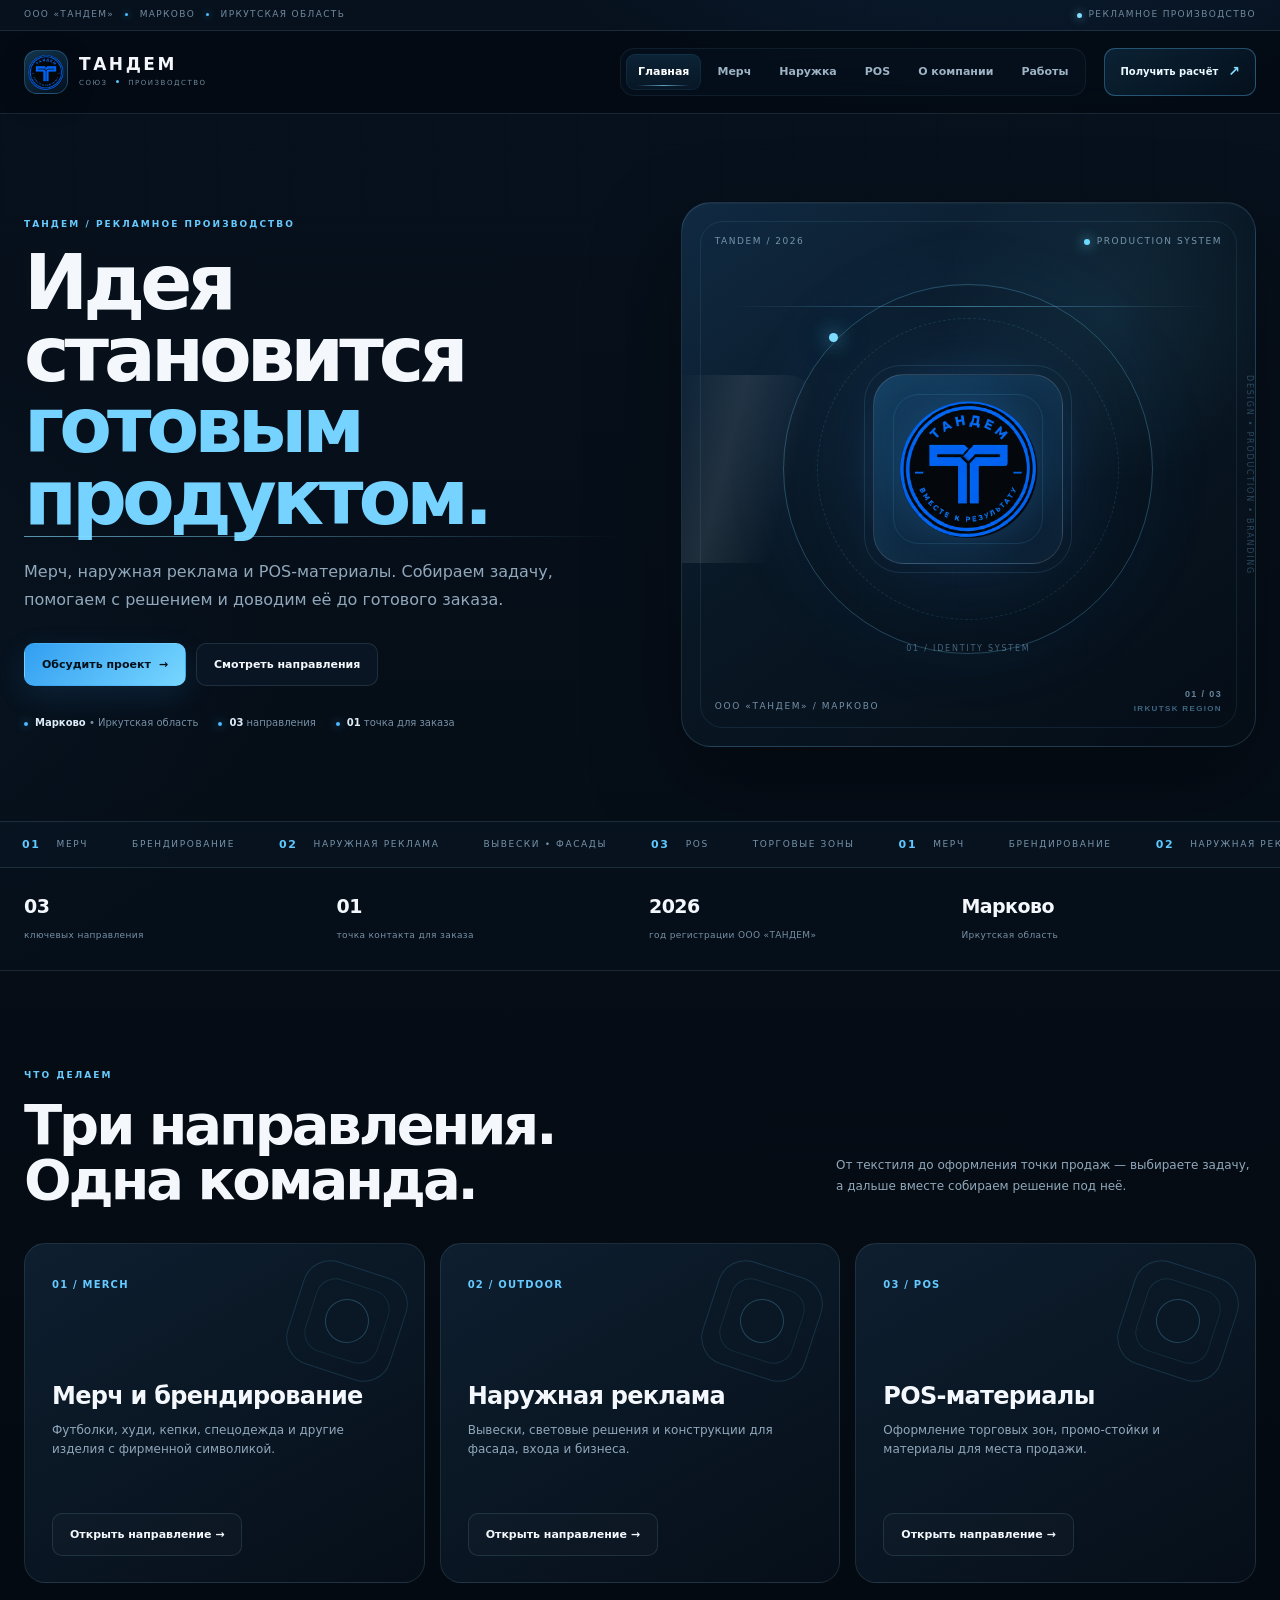
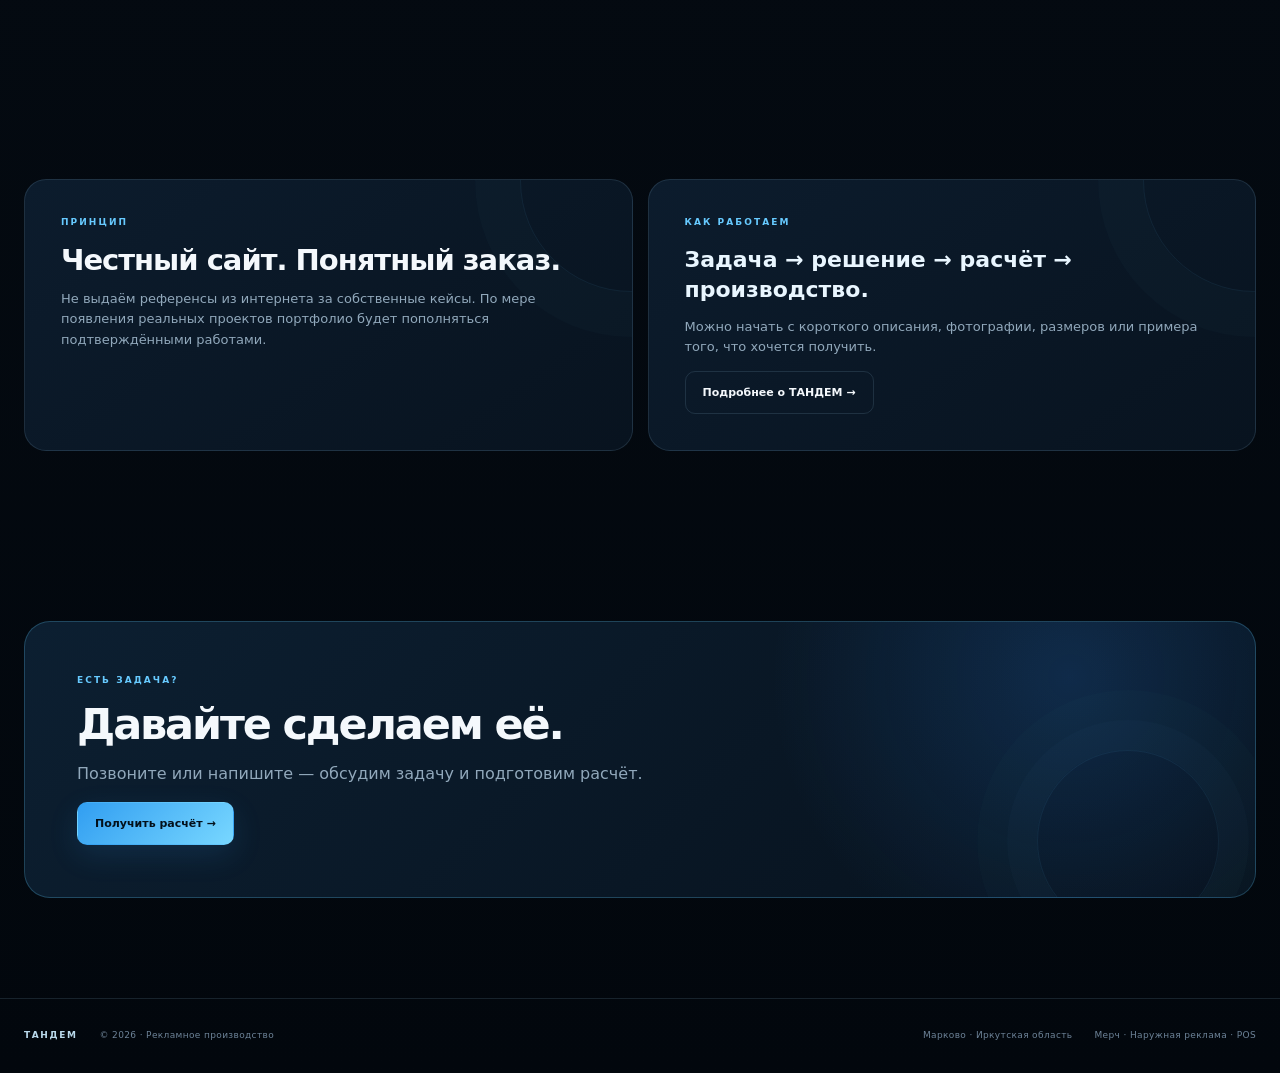
==== commit 262ebc7e: "Add files via upload" ====
--- a/index.html
+++ b/index.html
@@ -1,6 +1,23 @@
-<!doctype html><html lang="ru"><head><meta charset="utf-8"><meta name="viewport" content="width=device-width,initial-scale=1"><title>ТАНДЕМ — рекламное производство в Марково</title><meta name="description" content="ООО «ТАНДЕМ»: брендирование одежды и мерча, наружная реклама и POS-материалы. Марково, Иркутская область."><link rel="stylesheet" href="styles.css"></head><body>
-<div class="topline"><div class="container"><span>ООО «ТАНДЕМ» • Марково • Иркутская область</span><span>Рекламное производство</span></div></div>
-<header class="header"><div class="container nav"><a class="brand" href="index.html"><img src="assets/logo.png" alt="ТАНДЕМ"><span><strong>ТАНДЕМ</strong><small>СОЮЗ • ПРОИЗВОДСТВО</small></span></a><nav class="menu"><a class="active" href="index.html">Главная</a><a href="merch.html">Мерч</a><a href="reklama.html">Наружка</a><a href="pos.html">POS</a><a href="about.html">О компании</a><a href="portfolio.html">Работы</a></nav><a class="nav-cta" href="contacts.html">Получить расчёт</a></div></header>
+<!doctype html>
+<html lang="ru">
+<head>
+<meta charset="utf-8">
+<meta name="viewport" content="width=device-width,initial-scale=1">
+<title>ТАНДЕМ — рекламное производство в Марково</title>
+<meta name="description" content="ООО «ТАНДЕМ»: брендирование одежды и мерча, наружная реклама и POS-материалы. Марково, Иркутская область.">
+<link rel="icon" href="assets/favicon.svg" type="image/svg+xml">
+<link rel="stylesheet" href="styles.css">
+</head>
+<body>
+<div class="topline"><div class="container topline-inner"><span>ООО «ТАНДЕМ» <i></i> МАРКОВО <i></i> ИРКУТСКАЯ ОБЛАСТЬ</span><span class="topline-status"><b></b> РЕКЛАМНОЕ ПРОИЗВОДСТВО</span></div></div>
+<header class="header"><div class="container nav">
+<a class="brand" href="index.html" aria-label="ТАНДЕМ — на главную"><span class="brand-mark"><img src="assets/logo.png" alt=""></span><span class="brand-word"><strong>ТАНДЕМ</strong><small>СОЮЗ <i></i> ПРОИЗВОДСТВО</small></span></a>
+<nav class="menu" aria-label="Основная навигация"><a class="active" href="index.html"><span>Главная</span></a><a href="merch.html"><span>Мерч</span></a><a href="reklama.html"><span>Наружка</span></a><a href="pos.html"><span>POS</span></a><a href="about.html"><span>О компании</span></a><a href="portfolio.html"><span>Работы</span></a></nav>
+<a class="nav-cta" href="contacts.html"><span>Получить расчёт</span><i>↗</i></a>
+<button class="menu-toggle" type="button" aria-label="Открыть меню" aria-expanded="false"><span></span><span></span></button>
+</div>
+<div class="mobile-menu"><div class="mobile-menu-inner"><a class="active" href="index.html"><span>Главная</span></a><a href="merch.html"><span>Мерч</span></a><a href="reklama.html"><span>Наружка</span></a><a href="pos.html"><span>POS</span></a><a href="about.html"><span>О компании</span></a><a href="portfolio.html"><span>Работы</span></a><a class="mobile-cta" href="contacts.html">Получить расчёт <span>↗</span></a></div></div>
+</header>
 <main>
 <section class="hero">
   <div class="container hero-grid">
@@ -13,8 +30,8 @@
     </div>
     <div class="hero-visual" id="heroVisual">
       <div class="hero-gridlines"></div><div class="hero-scan"></div>
-      <div class="hero-top"><span>TANDEM / 2026</span><span class="status"><i></i> PRODUCTION SYSTEM</span></div>
-      <div class="hero-orbit"></div><div class="hero-core">T/01</div>
+      <div class="hero-top"><span>TANDEM / 2026</span><span class="status"><i></i> PRODUCTION SYSTEM</span></div><div class="hero-micro">01 / IDENTITY SYSTEM</div>
+      <div class="hero-orbit"></div><div class="hero-core"><div class="logo-halo"></div><img src="assets/logo.png" alt="Логотип ТАНДЕМ"></div>
       <div class="hero-side-note">DESIGN • PRODUCTION • BRANDING</div>
       <div class="hero-label">ООО «ТАНДЕМ» / МАРКОВО</div>
       <div class="hero-corner">01 / 03<br><span>IRKUTSK REGION</span></div>
@@ -31,4 +48,6 @@
 <section class="section"><div class="container split"><div class="panel"><div class="eyebrow">ПРИНЦИП</div><h3>Честный сайт. Понятный заказ.</h3><p>Не выдаём референсы из интернета за собственные кейсы. По мере появления реальных проектов портфолио будет пополняться подтверждёнными работами.</p></div><div class="panel"><div class="eyebrow">КАК РАБОТАЕМ</div><div class="quote">Задача → решение → расчёт → производство.</div><p>Можно начать с короткого описания, фотографии, размеров или примера того, что хочется получить.</p><a class="btn" href="about.html">Подробнее о ТАНДЕМ →</a></div></div></section>
 <section class="cta"><div class="container"><div class="cta-box"><div><div class="eyebrow">ЕСТЬ ЗАДАЧА?</div><h2>Давайте сделаем её.</h2><p>Позвоните или напишите — обсудим задачу и подготовим расчёт.</p></div><a class="btn btn-primary" href="contacts.html">Получить расчёт →</a></div></div></section>
 </main>
-<footer class="footer"><div class="container footer-grid"><span>© <span data-year></span> ТАНДЕМ. Иркутская область, рп. Марково.</span><span>Наружная реклама • POS • мерч</span></div></footer><script src="script.js"></script></body></html>
+<footer class="footer"><div class="container footer-grid"><div><span class="footer-logo">ТАНДЕМ</span><span>© <span data-year></span> · Рекламное производство</span></div><div><span>Марково · Иркутская область</span><span>Мерч · Наружная реклама · POS</span></div></div></footer><script src="script.js"></script>
+</body>
+</html>
--- a/styles.css
+++ b/styles.css
@@ -1,22 +1,300 @@
+
 :root{
-  --bg:#050b12;--bg2:#07131f;--panel:#0a1724;--panel2:#0d1d2d;
-  --line:rgba(164,204,232,.13);--line2:rgba(88,190,255,.34);
-  --text:#f4f8fc;--muted:#8da4b9;--blue:#4bb8ff;--cyan:#82ddff;
-  --max:1240px;--ease:cubic-bezier(.2,.8,.2,1)
-}
-*{box-sizing:border-box}html{scroll-behavior:smooth}body{margin:0;color:var(--text);font-family:Inter,ui-sans-serif,system-ui,-apple-system,"Segoe UI",Arial,sans-serif;line-height:1.55;background:radial-gradient(900px 600px at 82% -10%,rgba(35,133,255,.15),transparent 62%),radial-gradient(700px 500px at -10% 20%,rgba(33,103,164,.08),transparent 65%),linear-gradient(180deg,#07111c 0%,#050b12 65%,#03070c 100%);overflow-x:hidden}body:before{content:"";position:fixed;inset:0;pointer-events:none;opacity:.26;background-image:linear-gradient(rgba(120,190,220,.018) 1px,transparent 1px),linear-gradient(90deg,rgba(120,190,220,.018) 1px,transparent 1px);background-size:72px 72px;mask-image:linear-gradient(to bottom,#000,transparent 80%);z-index:-1}a{color:inherit;text-decoration:none}img{max-width:100%;display:block}.container{width:min(var(--max),calc(100% - 48px));margin:auto}
-.topline{border-bottom:1px solid var(--line);font-size:10px;color:#7890a5;letter-spacing:.06em;text-transform:uppercase}.topline .container{height:31px;display:flex;align-items:center;justify-content:space-between}
-.header{position:sticky;top:0;z-index:50;background:rgba(4,10,17,.72);backdrop-filter:blur(20px);border-bottom:1px solid var(--line)}.nav{height:78px;display:flex;align-items:center;gap:28px}.brand{display:flex;align-items:center;gap:11px;margin-right:auto}.brand img{width:42px;height:42px;object-fit:contain;filter:drop-shadow(0 0 14px rgba(50,166,255,.16))}.brand strong{display:block;font-size:17px;letter-spacing:.13em;font-weight:850}.brand small{display:block;color:#71899f;font-size:8px;letter-spacing:.2em;margin-top:0}.menu{display:flex;gap:21px;font-size:12px;color:#adbfce}.menu a{position:relative;padding:8px 0;transition:.25s}.menu a:after{content:"";position:absolute;left:0;right:100%;bottom:2px;height:1px;background:var(--cyan);transition:right .28s var(--ease)}.menu a:hover,.menu a.active{color:#fff}.menu a:hover:after,.menu a.active:after{right:0}.nav-cta{padding:11px 16px;border:1px solid var(--line2);border-radius:10px;background:linear-gradient(180deg,rgba(64,171,255,.1),rgba(64,171,255,.04));font-size:11px;font-weight:800;transition:.28s var(--ease)}.nav-cta:hover{transform:translateY(-2px);box-shadow:0 10px 30px rgba(44,160,255,.12);background:rgba(64,171,255,.15)}
-.eyebrow{font-size:9px;letter-spacing:.22em;color:#69caff;font-weight:850;text-transform:uppercase;margin-bottom:15px}.hero{position:relative;padding:92px 0 78px;overflow:hidden}.hero-grid{display:grid;grid-template-columns:minmax(0,1.02fr) minmax(460px,.98fr);gap:58px;align-items:center}.hero-copy{position:relative;z-index:2}.hero h1{font-size:clamp(48px,6vw,82px);line-height:.93;letter-spacing:-.065em;font-weight:850;margin:0 0 25px;max-width:800px}.hero h1 .accent{display:inline-block;color:#76d3ff;position:relative}.hero h1 .accent:after{content:"";position:absolute;left:0;right:0;bottom:-4px;height:1px;background:linear-gradient(90deg,var(--cyan),transparent);opacity:.65}.hero p{font-size:16px;line-height:1.75;color:var(--muted);max-width:650px}.actions{display:flex;gap:10px;flex-wrap:wrap;margin:29px 0}.btn{display:inline-flex;align-items:center;justify-content:center;gap:8px;padding:12px 17px;border:1px solid var(--line);border-radius:10px;font-size:11px;font-weight:800;transition:transform .28s var(--ease),border-color .28s,background .28s,box-shadow .28s}.btn:hover{transform:translateY(-3px);border-color:var(--line2);box-shadow:0 12px 30px rgba(0,0,0,.18)}.btn-primary{border-color:transparent;background:linear-gradient(135deg,#319ef1,#78d7ff);color:#03101a;box-shadow:0 10px 30px rgba(51,163,255,.12)}.btn-secondary{background:#091522}.hero-facts{display:flex;gap:20px;flex-wrap:wrap;color:#7890a6;font-size:10px}.hero-facts span{position:relative;padding-left:11px}.hero-facts span:before{content:"";position:absolute;left:0;top:7px;width:4px;height:4px;border-radius:50%;background:#4bb8ff;box-shadow:0 0 10px rgba(75,184,255,.7)}.hero-facts b{color:#dcecf8}
-.hero-visual{min-height:545px;position:relative;border:1px solid rgba(134,195,230,.17);border-radius:30px;overflow:hidden;background:linear-gradient(145deg,#102a42 0%,#091724 46%,#050d16 100%);box-shadow:0 35px 90px rgba(0,0,0,.36),inset 0 1px 0 rgba(255,255,255,.04);isolation:isolate;transition:transform .65s var(--ease),box-shadow .5s}.hero-visual:before{content:"";position:absolute;inset:0;background:radial-gradient(circle at 50% 48%,rgba(50,165,255,.18),transparent 29%),radial-gradient(circle at 75% 20%,rgba(94,210,255,.09),transparent 28%)}.hero-visual:after{content:"";position:absolute;inset:18px;border:1px solid rgba(111,205,255,.1);border-radius:23px;pointer-events:none}.hero-orbit{position:absolute;width:370px;height:370px;left:50%;top:49%;transform:translate(-50%,-50%);border:1px solid rgba(112,210,255,.27);border-radius:50%;box-shadow:0 0 80px rgba(47,147,255,.06);animation:orbitSpin 22s linear infinite}.hero-orbit:before{content:"";position:absolute;inset:33px;border:1px dashed rgba(112,210,255,.14);border-radius:50%;animation:orbitSpinReverse 17s linear infinite}.hero-orbit:after{content:"";position:absolute;width:9px;height:9px;left:12%;top:13%;border-radius:50%;background:#7ddcff;box-shadow:0 0 18px #5dcaff,0 0 55px rgba(93,202,255,.35);animation:orbPulse 4s ease-in-out infinite}.hero-core{position:absolute;left:50%;top:49%;width:174px;height:174px;transform:translate(-50%,-50%);display:grid;place-items:center;border-radius:28px;border:1px solid rgba(255,255,255,.14);background:linear-gradient(145deg,#143e61,#0b1c2e);box-shadow:0 0 90px rgba(46,145,255,.18),inset 0 0 35px rgba(111,213,255,.04);font-size:35px;font-weight:850;letter-spacing:.08em;animation:coreFloat 5.5s ease-in-out infinite}.hero-core:before{content:"";position:absolute;inset:-10px;border:1px solid rgba(115,214,255,.13);border-radius:34px;animation:coreRing 4.5s ease-in-out infinite}.hero-core:after{content:"";position:absolute;inset:0;border-radius:28px;background:linear-gradient(105deg,transparent 20%,rgba(255,255,255,.09) 50%,transparent 80%);transform:translateX(-130%);animation:shine 6s ease-in-out infinite}.hero-gridlines{position:absolute;inset:0;opacity:.45;background:linear-gradient(rgba(117,207,255,.035) 1px,transparent 1px),linear-gradient(90deg,rgba(117,207,255,.035) 1px,transparent 1px);background-size:45px 45px;mask-image:radial-gradient(circle at center,#000 0%,transparent 76%)}.hero-top{position:absolute;left:33px;right:33px;top:32px;display:flex;justify-content:space-between;align-items:center;color:#7595ad;font-size:9px;letter-spacing:.17em}.hero-top .status{display:flex;align-items:center;gap:7px}.status i{width:6px;height:6px;border-radius:50%;background:#6cdbff;box-shadow:0 0 12px #6cdbff;animation:orbPulse 3s ease-in-out infinite}.hero-label{position:absolute;left:33px;bottom:32px;color:#7590a6;font-size:9px;letter-spacing:.18em}.hero-corner{position:absolute;right:33px;bottom:30px;text-align:right;color:#66849c;font:800 9px/1.6 Inter,sans-serif;letter-spacing:.15em}.hero-corner span{font-size:8px;color:#3e6682}.hero-scan{position:absolute;left:8%;right:8%;height:1px;top:19%;background:linear-gradient(90deg,transparent,rgba(113,216,255,.45),transparent);animation:scanLine 8s ease-in-out infinite}
+  --bg:#040a11;
+  --bg-deep:#02070d;
+  --panel:#081522;
+  --panel-2:#0b1b2b;
+  --panel-3:#0e2438;
+  --line:rgba(154,207,235,.14);
+  --line-strong:rgba(88,194,255,.34);
+  --text:#f4f8fc;
+  --muted:#91a8bb;
+  --muted-2:#617b90;
+  --blue:#42b9ff;
+  --cyan:#83ddff;
+  --max:1240px;
+  --ease:cubic-bezier(.2,.8,.2,1);
+}
+*{box-sizing:border-box}
+html{scroll-behavior:smooth}
+body{
+  margin:0;color:var(--text);line-height:1.55;
+  font-family:Inter,ui-sans-serif,system-ui,-apple-system,"Segoe UI",Arial,sans-serif;
+  background:
+    radial-gradient(850px 550px at 78% -8%,rgba(36,135,255,.14),transparent 64%),
+    radial-gradient(700px 500px at -15% 25%,rgba(34,106,160,.08),transparent 68%),
+    linear-gradient(180deg,#07111d 0%,#040a11 58%,#02070d 100%);
+  overflow-x:hidden;
+}
+body:before{
+  content:"";position:fixed;inset:0;pointer-events:none;z-index:-1;opacity:.26;
+  background-image:linear-gradient(rgba(120,190,220,.018) 1px,transparent 1px),linear-gradient(90deg,rgba(120,190,220,.018) 1px,transparent 1px);
+  background-size:72px 72px;
+  mask-image:linear-gradient(to bottom,#000,transparent 82%);
+}
+a{color:inherit;text-decoration:none}
+img{max-width:100%;display:block}
+button{font:inherit}
+.container{width:min(var(--max),calc(100% - 48px));margin:auto}
+
+/* TOP + NAV */
+.topline{border-bottom:1px solid var(--line);color:#718a9e;font-size:9px;letter-spacing:.15em;text-transform:uppercase}
+.topline-inner{height:30px;display:flex;align-items:center;justify-content:space-between}
+.topline i{display:inline-block;width:3px;height:3px;border-radius:50%;background:#4abfff;vertical-align:middle;margin:0 7px;box-shadow:0 0 7px rgba(74,191,255,.7)}
+.topline-status{display:flex;align-items:center;gap:7px}
+.topline-status b{width:5px;height:5px;border-radius:50%;background:var(--cyan);box-shadow:0 0 10px rgba(131,221,255,.8)}
+
+.header{
+  position:sticky;top:0;z-index:100;
+  background:rgba(3,9,16,.72);
+  backdrop-filter:blur(22px) saturate(130%);
+  border-bottom:1px solid var(--line);
+}
+.nav{height:82px;display:flex;align-items:center;gap:18px}
+.brand{display:flex;align-items:center;gap:11px;margin-right:auto;min-width:205px}
+.brand-mark{
+  width:44px;height:44px;border:1px solid rgba(83,190,255,.28);border-radius:13px;
+  display:grid;place-items:center;background:linear-gradient(145deg,rgba(24,62,91,.78),rgba(5,16,27,.82));
+  box-shadow:0 8px 28px rgba(0,0,0,.22),inset 0 0 20px rgba(67,183,255,.04);
+  overflow:hidden;position:relative;
+}
+.brand-mark:after{content:"";position:absolute;inset:-20%;background:linear-gradient(110deg,transparent 40%,rgba(255,255,255,.1) 50%,transparent 60%);transform:translateX(-80%);animation:brandShine 7s ease-in-out infinite}
+.brand-mark img{width:37px;height:37px;object-fit:contain}
+.brand-word strong{display:block;font-size:17px;letter-spacing:.15em;font-weight:850;line-height:1}
+.brand-word small{display:block;color:#71899d;font-size:7px;letter-spacing:.22em;margin-top:5px}
+.brand-word small i{display:inline-block;width:3px;height:3px;border-radius:50%;background:#55c8ff;margin:0 5px 2px}
+
+.menu{display:flex;align-items:center;gap:4px;padding:5px;border:1px solid rgba(148,203,232,.08);border-radius:14px;background:rgba(7,19,31,.62)}
+.menu a{
+  position:relative;padding:9px 12px;border-radius:9px;
+  color:#9eb3c3;font-size:11px;font-weight:650;white-space:nowrap;
+  transition:color .25s,background .25s,transform .25s var(--ease);
+}
+.menu a:before{
+  content:"";position:absolute;left:11px;right:11px;bottom:4px;height:1px;
+  background:linear-gradient(90deg,transparent,var(--cyan),transparent);
+  transform:scaleX(0);transform-origin:center;transition:transform .3s var(--ease);opacity:.7;
+}
+.menu a:hover{color:#f4fbff;background:rgba(69,173,239,.07);transform:translateY(-1px)}
+.menu a:hover:before,.menu a.active:before{transform:scaleX(1)}
+.menu a.active{color:#fff;background:linear-gradient(180deg,rgba(65,174,239,.13),rgba(65,174,239,.05));box-shadow:inset 0 0 0 1px rgba(93,196,255,.08)}
+
+.nav-cta,.mobile-cta{
+  display:inline-flex;align-items:center;justify-content:center;gap:10px;
+  padding:12px 15px;border:1px solid var(--line-strong);border-radius:11px;
+  background:linear-gradient(145deg,rgba(65,176,240,.14),rgba(65,176,240,.04));
+  color:#eaf8ff;font-size:10px;font-weight:850;white-space:nowrap;
+  transition:transform .28s var(--ease),box-shadow .28s,border-color .28s,background .28s;
+}
+.nav-cta i,.mobile-cta span{font-style:normal;font-size:14px;color:var(--cyan);transition:transform .25s}
+.nav-cta:hover,.mobile-cta:hover{transform:translateY(-2px);border-color:rgba(102,213,255,.52);box-shadow:0 14px 34px rgba(38,152,226,.13);background:rgba(65,176,240,.16)}
+.nav-cta:hover i,.mobile-cta:hover span{transform:translate(2px,-2px)}
+.menu-toggle{display:none;background:none;border:0;color:white;width:44px;height:42px;border:1px solid var(--line);border-radius:11px;align-items:center;justify-content:center;flex-direction:column;gap:6px;cursor:pointer}
+.menu-toggle span{display:block;width:17px;height:1px;background:#ccecff;transition:.3s var(--ease)}
+.mobile-menu{display:none;border-top:1px solid var(--line);background:rgba(3,9,16,.94)}
+.mobile-menu-inner{width:min(var(--max),calc(100% - 24px));margin:auto;padding:12px 0 16px;display:grid;gap:4px}
+.mobile-menu a{padding:12px 13px;border:1px solid transparent;border-radius:10px;color:#a6bac9;font-size:12px}
+.mobile-menu a.active{color:#fff;background:rgba(66,181,247,.08);border-color:rgba(87,192,255,.12)}
+.mobile-cta{margin-top:7px}
+
+/* GLOBAL */
+.eyebrow{font-size:9px;letter-spacing:.23em;color:#67caff;font-weight:850;text-transform:uppercase;margin-bottom:15px}
+.btn{
+  display:inline-flex;align-items:center;justify-content:center;gap:8px;padding:12px 17px;
+  border:1px solid var(--line);border-radius:10px;font-size:11px;font-weight:800;
+  transition:transform .28s var(--ease),border-color .28s,background .28s,box-shadow .28s;
+}
+.btn:hover{transform:translateY(-3px);border-color:var(--line-strong);box-shadow:0 12px 30px rgba(0,0,0,.2)}
+.btn-primary{border-color:transparent;background:linear-gradient(135deg,#319ef1,#78d7ff);color:#03101a;box-shadow:0 10px 30px rgba(51,163,255,.13)}
+.btn-secondary{background:#091522}
+.section{padding:98px 0}
+.section-head{display:flex;justify-content:space-between;align-items:end;gap:30px;margin-bottom:35px}
+.section h2{font-size:clamp(35px,4.5vw,56px);line-height:.98;letter-spacing:-.055em;margin:0;font-weight:850}
+.section-note{max-width:420px;color:var(--muted);font-size:12px;line-height:1.7}
+
+/* HOME HERO */
+.hero{position:relative;padding:88px 0 74px;overflow:hidden}
+.hero-grid{display:grid;grid-template-columns:minmax(0,1.02fr) minmax(460px,.98fr);gap:58px;align-items:center}
+.hero-copy{position:relative;z-index:2}
+.hero h1{font-size:clamp(48px,6vw,82px);line-height:.93;letter-spacing:-.065em;font-weight:850;margin:0 0 25px;max-width:800px}
+.hero h1 .accent{display:inline-block;color:#76d3ff;position:relative}
+.hero h1 .accent:after{content:"";position:absolute;left:0;right:0;bottom:-4px;height:1px;background:linear-gradient(90deg,var(--cyan),transparent);opacity:.65}
+.hero p{font-size:16px;line-height:1.75;color:var(--muted);max-width:650px}
+.actions{display:flex;gap:10px;flex-wrap:wrap;margin:29px 0}
+.hero-facts{display:flex;gap:20px;flex-wrap:wrap;color:#7890a6;font-size:10px}
+.hero-facts span{position:relative;padding-left:11px}
+.hero-facts span:before{content:"";position:absolute;left:0;top:7px;width:4px;height:4px;border-radius:50%;background:#4bb8ff;box-shadow:0 0 10px rgba(75,184,255,.7)}
+.hero-facts b{color:#dcecf8}
+
+.hero-visual{
+  min-height:545px;position:relative;border:1px solid rgba(134,195,230,.17);border-radius:30px;overflow:hidden;
+  background:linear-gradient(145deg,#102a42 0%,#091724 46%,#050d16 100%);
+  box-shadow:0 35px 90px rgba(0,0,0,.36),inset 0 1px 0 rgba(255,255,255,.04);
+  isolation:isolate;transition:transform .65s var(--ease),box-shadow .5s;
+}
+.hero-visual:before{content:"";position:absolute;inset:0;background:radial-gradient(circle at 50% 48%,rgba(50,165,255,.18),transparent 29%),radial-gradient(circle at 75% 20%,rgba(94,210,255,.09),transparent 28%)}
+.hero-visual:after{content:"";position:absolute;inset:18px;border:1px solid rgba(111,205,255,.1);border-radius:23px;pointer-events:none}
+.hero-gridlines{position:absolute;inset:0;opacity:.45;background:linear-gradient(rgba(117,207,255,.035) 1px,transparent 1px),linear-gradient(90deg,rgba(117,207,255,.035) 1px,transparent 1px);background-size:45px 45px;mask-image:radial-gradient(circle at center,#000 0%,transparent 76%)}
+.hero-top{position:absolute;left:33px;right:33px;top:32px;display:flex;justify-content:space-between;align-items:center;color:#7595ad;font-size:9px;letter-spacing:.17em}
+.hero-top .status{display:flex;align-items:center;gap:7px}
+.status i{width:6px;height:6px;border-radius:50%;background:#6cdbff;box-shadow:0 0 12px #6cdbff;animation:orbPulse 3s ease-in-out infinite}
+.hero-micro{position:absolute;left:50%;top:calc(50% + 168px);transform:translateX(-50%);font-size:8px;letter-spacing:.22em;color:#45667d;white-space:nowrap}
+.hero-orbit{position:absolute;width:370px;height:370px;left:50%;top:49%;transform:translate(-50%,-50%);border:1px solid rgba(112,210,255,.27);border-radius:50%;box-shadow:0 0 80px rgba(47,147,255,.06);animation:orbitSpin 22s linear infinite}
+.hero-orbit:before{content:"";position:absolute;inset:33px;border:1px dashed rgba(112,210,255,.14);border-radius:50%;animation:orbitSpinReverse 17s linear infinite}
+.hero-orbit:after{content:"";position:absolute;width:9px;height:9px;left:12%;top:13%;border-radius:50%;background:#7ddcff;box-shadow:0 0 18px #5dcaff,0 0 55px rgba(93,202,255,.35);animation:orbPulse 4s ease-in-out infinite}
+.hero-core{
+  position:absolute;left:50%;top:49%;width:190px;height:190px;transform:translate(-50%,-50%);
+  display:grid;place-items:center;border-radius:31px;border:1px solid rgba(255,255,255,.14);
+  background:linear-gradient(145deg,#143e61,#0b1c2e);
+  box-shadow:0 0 90px rgba(46,145,255,.18),inset 0 0 35px rgba(111,213,255,.04);
+  animation:coreFloat 5.5s ease-in-out infinite;
+}
+.hero-core img{width:145px;height:145px;object-fit:contain;border-radius:26px;opacity:.98;filter:drop-shadow(0 0 18px rgba(43,159,255,.17))}
+.hero-core:before{content:"";position:absolute;inset:-10px;border:1px solid rgba(115,214,255,.13);border-radius:37px;animation:coreRing 4.5s ease-in-out infinite}
+.logo-halo{position:absolute;inset:19px;border-radius:26px;border:1px solid rgba(106,211,255,.12);pointer-events:none}
+.hero-core:after{content:"";position:absolute;inset:0;border-radius:31px;background:linear-gradient(105deg,transparent 20%,rgba(255,255,255,.09) 50%,transparent 80%);transform:translateX(-130%);animation:shine 6s ease-in-out infinite}
 .hero-side-note{position:absolute;right:0;top:50%;transform:translateY(-50%);writing-mode:vertical-rl;color:#41647e;font-size:8px;letter-spacing:.22em;opacity:.65}
-.marquee{border-top:1px solid var(--line);border-bottom:1px solid var(--line);background:rgba(9,24,39,.56);overflow:hidden}.marquee-track{display:flex;width:max-content;animation:marquee 28s linear infinite}.marquee span{display:flex;align-items:center;gap:16px;padding:14px 22px;color:#7893a9;font-size:9px;letter-spacing:.18em;white-space:nowrap}.marquee b{color:#5fc8ff;font-size:11px}
-.band{border-bottom:1px solid var(--line);padding:24px 0;background:rgba(8,20,33,.42)}.band-grid{display:grid;grid-template-columns:repeat(4,1fr);gap:18px}.band-item strong{display:block;font-size:19px;font-weight:850;letter-spacing:-.03em}.band-item span{font-size:9px;color:#7890a5;letter-spacing:.04em}
-.section{padding:96px 0}.section-head{display:flex;justify-content:space-between;align-items:end;gap:30px;margin-bottom:35px}.section h2{font-size:clamp(35px,4.5vw,56px);line-height:.98;letter-spacing:-.055em;margin:0;font-weight:850}.section-note{max-width:420px;color:var(--muted);font-size:12px;line-height:1.7}.cards{display:grid;grid-template-columns:repeat(3,1fr);gap:15px}.card{min-height:340px;position:relative;overflow:hidden;border:1px solid var(--line);border-radius:21px;padding:27px;background:linear-gradient(150deg,rgba(14,31,48,.98),rgba(6,15,25,.98));transition:.35s var(--ease)}.card:before{content:"";position:absolute;inset:auto -30% -55% -30%;height:180px;background:radial-gradient(circle,rgba(55,166,255,.16),transparent 65%);transition:.45s}.card:hover{transform:translateY(-7px);border-color:rgba(99,209,255,.35);box-shadow:0 25px 55px rgba(0,0,0,.23)}.card:hover:before{transform:translateY(-18px)}.card-num{font-size:10px;font-weight:850;color:#64caff;letter-spacing:.12em}.card h3{position:relative;margin:88px 0 11px;font-size:24px;line-height:1.05;letter-spacing:-.03em}.card p{position:relative;color:var(--muted);font-size:12px;max-width:330px}.card .mini-art{position:absolute;right:23px;top:23px;width:108px;height:108px;border:1px solid rgba(103,207,255,.15);border-radius:28px;transform:rotate(18deg);transition:.4s var(--ease)}.card .mini-art:before{content:"";position:absolute;inset:15px;border:1px solid rgba(103,207,255,.11);border-radius:20px}.card .mini-art:after{content:"";position:absolute;inset:31px;border:1px solid rgba(103,207,255,.25);border-radius:50%}.card:hover .mini-art{transform:rotate(8deg) translate(-3px,-4px)}.card .btn{position:absolute;left:27px;bottom:26px;background:rgba(255,255,255,.02)}
-.split{display:grid;grid-template-columns:1fr 1fr;gap:15px}.panel{position:relative;overflow:hidden;border:1px solid var(--line);border-radius:22px;padding:36px;background:linear-gradient(145deg,#0c1c2d,#08131f)}.panel:after{content:"";position:absolute;width:220px;height:220px;right:-110px;top:-110px;border:1px solid rgba(100,205,255,.08);border-radius:50%;box-shadow:0 0 0 45px rgba(100,205,255,.018)}.panel h3{font-size:29px;line-height:1.08;margin:0 0 12px;letter-spacing:-.035em}.panel p,.panel li{color:var(--muted);font-size:13px}.quote{font-size:22px;line-height:1.35;font-weight:700;color:#e9f6ff}.steps{display:grid;grid-template-columns:repeat(4,1fr);gap:12px}.step{position:relative;padding:23px;border:1px solid var(--line);border-radius:18px;background:#0a1725;overflow:hidden}.step:after{content:"";position:absolute;right:18px;top:18px;width:22px;height:22px;border:1px solid rgba(102,203,255,.12);border-radius:50%}.step span{font-size:10px;color:#63c9ff;font-weight:850}.step h3{font-size:18px;margin:22px 0 6px}.step p{color:var(--muted);font-size:11px}.cta{padding:72px 0 100px}.cta-box{position:relative;overflow:hidden;border:1px solid rgba(102,208,255,.24);border-radius:26px;padding:52px;background:radial-gradient(circle at 85% 20%,rgba(46,143,255,.18),transparent 28%),linear-gradient(135deg,#0c1f31,#07111c)}.cta-box:after{content:"T/01";position:absolute;right:36px;bottom:-35px;font-size:150px;line-height:1;font-weight:900;color:rgba(95,191,255,.035);letter-spacing:-.08em}.cta-box>div{position:relative;z-index:1}.cta h2{font-size:43px;line-height:1;margin:0;letter-spacing:-.05em}.cta p{color:var(--muted);max-width:610px}.page-hero{position:relative;padding:82px 0 55px;border-bottom:1px solid var(--line);overflow:hidden}.page-hero:after{content:"";position:absolute;width:500px;height:500px;border:1px solid rgba(95,200,255,.08);border-radius:50%;right:-230px;top:-250px;box-shadow:0 0 0 70px rgba(95,200,255,.018),0 0 0 140px rgba(95,200,255,.012)}.page-hero h1{font-size:clamp(44px,5.5vw,72px);line-height:.94;margin:0 0 17px;letter-spacing:-.06em;font-weight:850}.page-hero p{max-width:740px;color:var(--muted);font-size:14px}.work-grid{display:grid;grid-template-columns:repeat(2,1fr);gap:16px}.work{position:relative;min-height:420px;overflow:hidden;border:1px solid var(--line);border-radius:22px;background:#091724;transition:.35s var(--ease)}.work:hover{transform:translateY(-5px);border-color:rgba(100,210,255,.34);box-shadow:0 24px 55px rgba(0,0,0,.2)}.work img{width:100%;height:290px;object-fit:cover;background:#08131f}.work-body{padding:22px}.work h3{font-size:21px;line-height:1.1;margin:0 0 5px;letter-spacing:-.025em}.work p{margin:0;color:var(--muted);font-size:11px}.tag{position:absolute;top:15px;left:15px;z-index:2;padding:7px 9px;border:1px solid rgba(255,255,255,.13);border-radius:8px;background:rgba(3,10,17,.78);backdrop-filter:blur(10px);font-size:8px;letter-spacing:.1em}.contact-grid{display:grid;grid-template-columns:1.1fr .9fr;gap:15px}.contact-card{border:1px solid var(--line);border-radius:22px;background:linear-gradient(145deg,#0c1c2d,#08131f);padding:34px}.contact-line{padding:17px 0;border-bottom:1px solid var(--line)}.contact-line:last-child{border-bottom:0}.contact-line small{display:block;color:#6d879f;font-size:8px;letter-spacing:.16em;margin-bottom:5px}.contact-line a,.contact-line strong{font-size:18px}.footer{border-top:1px solid var(--line);padding:30px 0;color:#6d8398;font-size:9px;letter-spacing:.04em}.footer-grid{display:flex;justify-content:space-between;gap:20px}.legal{font-size:10px;color:#60778d}
-@keyframes orbitSpin{to{transform:translate(-50%,-50%) rotate(360deg)}}@keyframes orbitSpinReverse{to{transform:rotate(-360deg)}}@keyframes orbPulse{0%,100%{opacity:.65;transform:scale(.9)}50%{opacity:1;transform:scale(1.2)}}@keyframes coreFloat{0%,100%{transform:translate(-50%,-50%) translateY(0)}50%{transform:translate(-50%,-50%) translateY(-8px)}}@keyframes coreRing{0%,100%{opacity:.35;transform:scale(1)}50%{opacity:1;transform:scale(1.035)}}@keyframes shine{0%,55%{transform:translateX(-130%)}75%,100%{transform:translateX(130%)}}@keyframes scanLine{0%,100%{transform:translateY(0);opacity:0}20%{opacity:.35}55%{transform:translateY(330px);opacity:.08}70%{opacity:0}}@keyframes marquee{to{transform:translateX(-50%)}}@keyframes inUp{from{opacity:0;transform:translateY(18px)}to{opacity:1;transform:none}}
-.core{width:120px;height:120px;border-radius:24px;border:1px solid rgba(255,255,255,.14);display:grid;place-items:center;background:linear-gradient(145deg,#143e61,#0b1c2e);box-shadow:0 0 65px rgba(46,145,255,.16);font-size:27px;font-weight:850;letter-spacing:.08em}
-.hero-copy{animation:inUp .8s var(--ease) both}.hero-visual{animation:inUp 1s var(--ease) .08s both}.hero-facts{animation:inUp .8s var(--ease) .16s both}
-@media(prefers-reduced-motion:reduce){*,*::before,*::after{animation:none!important;transition:none!important;scroll-behavior:auto!important}}
-@media(max-width:980px){.menu{display:none}.hero-grid{grid-template-columns:1fr}.hero-visual{min-height:480px}.cards,.work-grid{grid-template-columns:1fr 1fr}.band-grid,.steps{grid-template-columns:1fr 1fr}.section-head{display:block}.section-note{margin-top:12px}.cta-box{padding:40px}.hero-side-note{display:none}}
-@media(max-width:650px){.container{width:calc(100% - 24px)}.topline{display:none}.nav{height:68px}.brand small{display:none}.brand img{width:38px;height:38px}.nav-cta{padding:9px 11px}.hero{padding:62px 0}.hero h1{font-size:43px}.hero p{font-size:14px}.hero-visual{min-height:350px;border-radius:22px}.hero-orbit{width:245px;height:245px}.hero-core{width:125px;height:125px;font-size:28px}.hero-label{left:24px;bottom:23px}.hero-corner{right:24px;bottom:22px}.band-grid,.steps,.cards,.work-grid,.split,.contact-grid{grid-template-columns:1fr}.section{padding:70px 0}.panel,.contact-card{padding:25px}.cta-box{padding:28px}.cta h2{font-size:33px}.cta-box:after{font-size:90px}.footer-grid{display:block}.footer-grid span{display:block;margin:5px 0}}
+.hero-label{position:absolute;left:33px;bottom:32px;color:#7590a6;font-size:9px;letter-spacing:.18em}
+.hero-corner{position:absolute;right:33px;bottom:30px;text-align:right;color:#66849c;font:800 9px/1.6 Inter,sans-serif;letter-spacing:.15em}
+.hero-corner span{font-size:8px;color:#3e6682}
+.hero-scan{position:absolute;left:8%;right:8%;height:1px;top:19%;background:linear-gradient(90deg,transparent,rgba(113,216,255,.45),transparent);animation:scanLine 8s ease-in-out infinite}
+
+/* BANDS */
+.marquee{border-top:1px solid var(--line);border-bottom:1px solid var(--line);background:rgba(9,24,39,.56);overflow:hidden}
+.marquee-track{display:flex;width:max-content;animation:marquee 28s linear infinite}
+.marquee span{display:flex;align-items:center;gap:16px;padding:14px 22px;color:#7893a9;font-size:9px;letter-spacing:.18em;white-space:nowrap}
+.marquee b{color:#5fc8ff;font-size:11px}
+.band{border-bottom:1px solid var(--line);padding:24px 0;background:rgba(8,20,33,.42)}
+.band-grid{display:grid;grid-template-columns:repeat(4,1fr);gap:18px}
+.band-item strong{display:block;font-size:19px;font-weight:850;letter-spacing:-.03em}
+.band-item span{font-size:9px;color:#7890a5;letter-spacing:.04em}
+
+/* CARDS / PANELS */
+.cards{display:grid;grid-template-columns:repeat(3,1fr);gap:15px}
+.card{
+  min-height:340px;position:relative;overflow:hidden;border:1px solid var(--line);border-radius:21px;padding:27px;
+  background:linear-gradient(150deg,rgba(14,31,48,.98),rgba(6,15,25,.98));transition:.35s var(--ease)
+}
+.card:before{content:"";position:absolute;inset:auto -30% -55%;height:180px;background:radial-gradient(circle,rgba(55,166,255,.16),transparent 65%);transition:.45s}
+.card:hover{transform:translateY(-7px);border-color:rgba(99,209,255,.35);box-shadow:0 25px 55px rgba(0,0,0,.23)}
+.card:hover:before{transform:translateY(-18px)}
+.card-num{font-size:10px;font-weight:850;color:#64caff;letter-spacing:.12em}
+.card h3{position:relative;margin:88px 0 11px;font-size:24px;line-height:1.05;letter-spacing:-.03em}
+.card p{position:relative;color:var(--muted);font-size:12px;max-width:330px}
+.card .mini-art{position:absolute;right:23px;top:23px;width:108px;height:108px;border:1px solid rgba(103,207,255,.15);border-radius:28px;transform:rotate(18deg);transition:.4s var(--ease)}
+.card .mini-art:before{content:"";position:absolute;inset:15px;border:1px solid rgba(103,207,255,.11);border-radius:20px}
+.card .mini-art:after{content:"";position:absolute;inset:31px;border:1px solid rgba(103,207,255,.25);border-radius:50%}
+.card:hover .mini-art{transform:rotate(8deg) translate(-3px,-4px)}
+.card .btn{position:absolute;left:27px;bottom:26px;background:rgba(255,255,255,.02)}
+.split{display:grid;grid-template-columns:1fr 1fr;gap:15px}
+.panel{position:relative;overflow:hidden;border:1px solid var(--line);border-radius:22px;padding:36px;background:linear-gradient(145deg,#0c1c2d,#08131f)}
+.panel:after{content:"";position:absolute;width:220px;height:220px;right:-110px;top:-110px;border:1px solid rgba(100,205,255,.08);border-radius:50%;box-shadow:0 0 0 45px rgba(100,205,255,.018)}
+.panel h3{font-size:29px;line-height:1.08;margin:0 0 12px;letter-spacing:-.035em}
+.panel p,.panel li{color:var(--muted);font-size:13px}
+.quote{font-size:22px;line-height:1.35;font-weight:700;color:#e9f6ff}
+.steps{display:grid;grid-template-columns:repeat(4,1fr);gap:12px}
+.step{position:relative;padding:23px;border:1px solid var(--line);border-radius:18px;background:#0a1725;overflow:hidden}
+.step:after{content:"";position:absolute;right:18px;top:18px;width:22px;height:22px;border:1px solid rgba(102,203,255,.12);border-radius:50%}
+.step span{font-size:10px;color:#63c9ff;font-weight:850}
+.step h3{font-size:18px;margin:22px 0 6px}
+.step p{color:var(--muted);font-size:11px}
+.cta{padding:72px 0 100px}
+.cta-box{position:relative;overflow:hidden;border:1px solid rgba(102,208,255,.24);border-radius:26px;padding:52px;background:radial-gradient(circle at 85% 20%,rgba(46,143,255,.18),transparent 28%),linear-gradient(135deg,#0c1f31,#07111c)}
+.cta-box:after{content:"";position:absolute;right:36px;bottom:-35px;width:180px;height:180px;border:1px solid rgba(100,205,255,.08);border-radius:50%;box-shadow:0 0 0 30px rgba(100,205,255,.018),0 0 0 60px rgba(100,205,255,.012)}
+.cta-box>div{position:relative;z-index:1}
+.cta h2{font-size:43px;line-height:1;margin:0;letter-spacing:-.05em}
+.cta p{color:var(--muted);max-width:610px}
+
+/* INNER PAGES */
+.page-hero{position:relative;padding:82px 0 55px;border-bottom:1px solid var(--line);overflow:hidden}
+.page-hero:after{content:"";position:absolute;width:500px;height:500px;border:1px solid rgba(95,200,255,.08);border-radius:50%;right:-230px;top:-250px;box-shadow:0 0 0 70px rgba(95,200,255,.018),0 0 0 140px rgba(95,200,255,.012)}
+.page-hero h1{font-size:clamp(44px,5.5vw,72px);line-height:.94;margin:0 0 17px;letter-spacing:-.06em;font-weight:850}
+.page-hero p{max-width:740px;color:var(--muted);font-size:14px}
+.work-grid{display:grid;grid-template-columns:repeat(2,1fr);gap:16px}
+.work{position:relative;min-height:420px;overflow:hidden;border:1px solid var(--line);border-radius:22px;background:#091724;transition:.35s var(--ease)}
+.work:hover{transform:translateY(-5px);border-color:rgba(100,210,255,.34);box-shadow:0 24px 55px rgba(0,0,0,.2)}
+.work img{width:100%;height:290px;object-fit:cover;background:#08131f}
+.work-body{padding:22px}
+.work h3{font-size:21px;line-height:1.1;margin:0 0 5px;letter-spacing:-.025em}
+.work p{margin:0;color:var(--muted);font-size:11px}
+.tag{position:absolute;top:15px;left:15px;z-index:2;padding:7px 9px;border:1px solid rgba(255,255,255,.13);border-radius:8px;background:rgba(3,10,17,.78);backdrop-filter:blur(10px);font-size:8px;letter-spacing:.1em}
+.contact-grid{display:grid;grid-template-columns:1.1fr .9fr;gap:15px}
+.contact-card{border:1px solid var(--line);border-radius:22px;background:linear-gradient(145deg,#0c1c2d,#08131f);padding:34px}
+.contact-line{padding:17px 0;border-bottom:1px solid var(--line)}
+.contact-line:last-child{border-bottom:0}
+.contact-line small{display:block;color:#6d879f;font-size:8px;letter-spacing:.16em;margin-bottom:5px}
+.contact-line a,.contact-line strong{font-size:18px}
+
+/* portfolio logo stage */
+.portfolio-logo-stage{
+  height:290px;display:grid;place-items:center;position:relative;overflow:hidden;
+  background:radial-gradient(circle at center,rgba(47,140,255,.18),transparent 42%),#07121f;
+}
+.portfolio-logo-stage:before{content:"";position:absolute;width:270px;height:270px;border:1px solid rgba(100,205,255,.16);border-radius:50%;animation:orbitSpin 24s linear infinite}
+.portfolio-logo-ring{position:absolute;width:210px;height:210px;border:1px dashed rgba(100,205,255,.14);border-radius:50%;animation:orbitSpinReverse 17s linear infinite}
+.portfolio-logo-stage img{position:relative;width:140px;height:140px;object-fit:contain;border-radius:30px;filter:drop-shadow(0 0 25px rgba(43,159,255,.18));animation:logoFloat 5.5s ease-in-out infinite}
+
+/* FOOTER */
+.footer{border-top:1px solid var(--line);padding:30px 0;color:#6d8398;font-size:9px;letter-spacing:.04em}
+.footer-grid{display:flex;justify-content:space-between;gap:30px}
+.footer-grid>div{display:flex;gap:22px;align-items:center}
+.footer-logo{color:#b9d9eb;letter-spacing:.18em;font-weight:850}
+
+/* REVEALS */
+.reveal-ready{opacity:0;transform:translateY(16px)}
+.reveal-ready.is-visible{opacity:1;transform:none;transition:opacity .65s var(--ease),transform .65s var(--ease)}
+.hero-copy{animation:inUp .8s var(--ease) both}
+.hero-visual{animation:inUp 1s var(--ease) .08s both}
+.hero-facts{animation:inUp .8s var(--ease) .16s both}
+
+@keyframes inUp{from{opacity:0;transform:translateY(18px)}to{opacity:1;transform:none}}
+@keyframes orbitSpin{to{transform:translate(-50%,-50%) rotate(360deg)}}
+@keyframes orbitSpinReverse{to{transform:rotate(-360deg)}}
+@keyframes orbPulse{0%,100%{opacity:.65;transform:scale(.9)}50%{opacity:1;transform:scale(1.2)}}
+@keyframes coreFloat{0%,100%{transform:translate(-50%,-50%) translateY(0)}50%{transform:translate(-50%,-50%) translateY(-7px)}}
+@keyframes logoFloat{0%,100%{transform:translateY(0)}50%{transform:translateY(-6px)}}
+@keyframes coreRing{0%,100%{opacity:.35;transform:scale(1)}50%{opacity:1;transform:scale(1.035)}}
+@keyframes shine{0%,55%{transform:translateX(-130%)}75%,100%{transform:translateX(130%)}}
+@keyframes scanLine{0%,100%{transform:translateY(0);opacity:0}20%{opacity:.35}55%{transform:translateY(330px);opacity:.08}70%{opacity:0}}
+@keyframes marquee{to{transform:translateX(-50%)}}
+@keyframes brandShine{0%,70%{transform:translateX(-100%)}86%,100%{transform:translateX(100%)}}
+
+@media(prefers-reduced-motion:reduce){
+  *,*::before,*::after{animation:none!important;transition:none!important;scroll-behavior:auto!important}
+}
+@media(max-width:1050px){
+  .menu{gap:1px}.menu a{padding:9px 9px}.nav{gap:10px}
+  .brand{min-width:185px}
+  .hero-grid{grid-template-columns:1fr;gap:38px}
+  .hero-visual{min-height:500px}
+  .cards,.work-grid{grid-template-columns:1fr 1fr}
+  .band-grid,.steps{grid-template-columns:1fr 1fr}
+  .section-head{display:block}.section-note{margin-top:12px}
+}
+@media(max-width:820px){
+  .topline-status{display:none}
+  .menu{display:none}
+  .nav-cta{margin-left:auto}
+  .menu-toggle{display:flex}
+  .mobile-menu.open{display:block}
+}
+@media(max-width:650px){
+  .container{width:calc(100% - 24px)}
+  .topline{display:none}
+  .nav{height:70px}
+  .brand{min-width:0}.brand-word small{display:none}
+  .brand-mark{width:40px;height:40px;border-radius:11px}.brand-mark img{width:34px;height:34px}
+  .brand-word strong{font-size:15px}
+  .nav-cta{padding:10px 10px;font-size:9px}.nav-cta i{display:none}
+  .hero{padding:62px 0}.hero h1{font-size:43px}.hero p{font-size:14px}
+  .hero-visual{min-height:370px;border-radius:22px}
+  .hero-top{left:24px;right:24px;top:24px}.hero-top .status{font-size:0}.hero-top .status i{font-size:initial}
+  .hero-orbit{width:250px;height:250px}.hero-core{width:145px;height:145px}.hero-core img{width:108px;height:108px;border-radius:22px}
+  .hero-micro{top:calc(50% + 135px)}
+  .hero-side-note{display:none}.hero-label{left:24px;bottom:23px}.hero-corner{right:24px;bottom:22px}
+  .band-grid,.steps,.cards,.work-grid,.split,.contact-grid{grid-template-columns:1fr}
+  .section{padding:70px 0}.panel,.contact-card{padding:25px}
+  .cta-box{padding:28px}.cta h2{font-size:33px}
+  .footer-grid{display:block}.footer-grid>div{display:block}.footer-grid>div+div{margin-top:10px}.footer-grid span{display:block;margin:5px 0}
+  .portfolio-logo-stage{height:260px}
+}
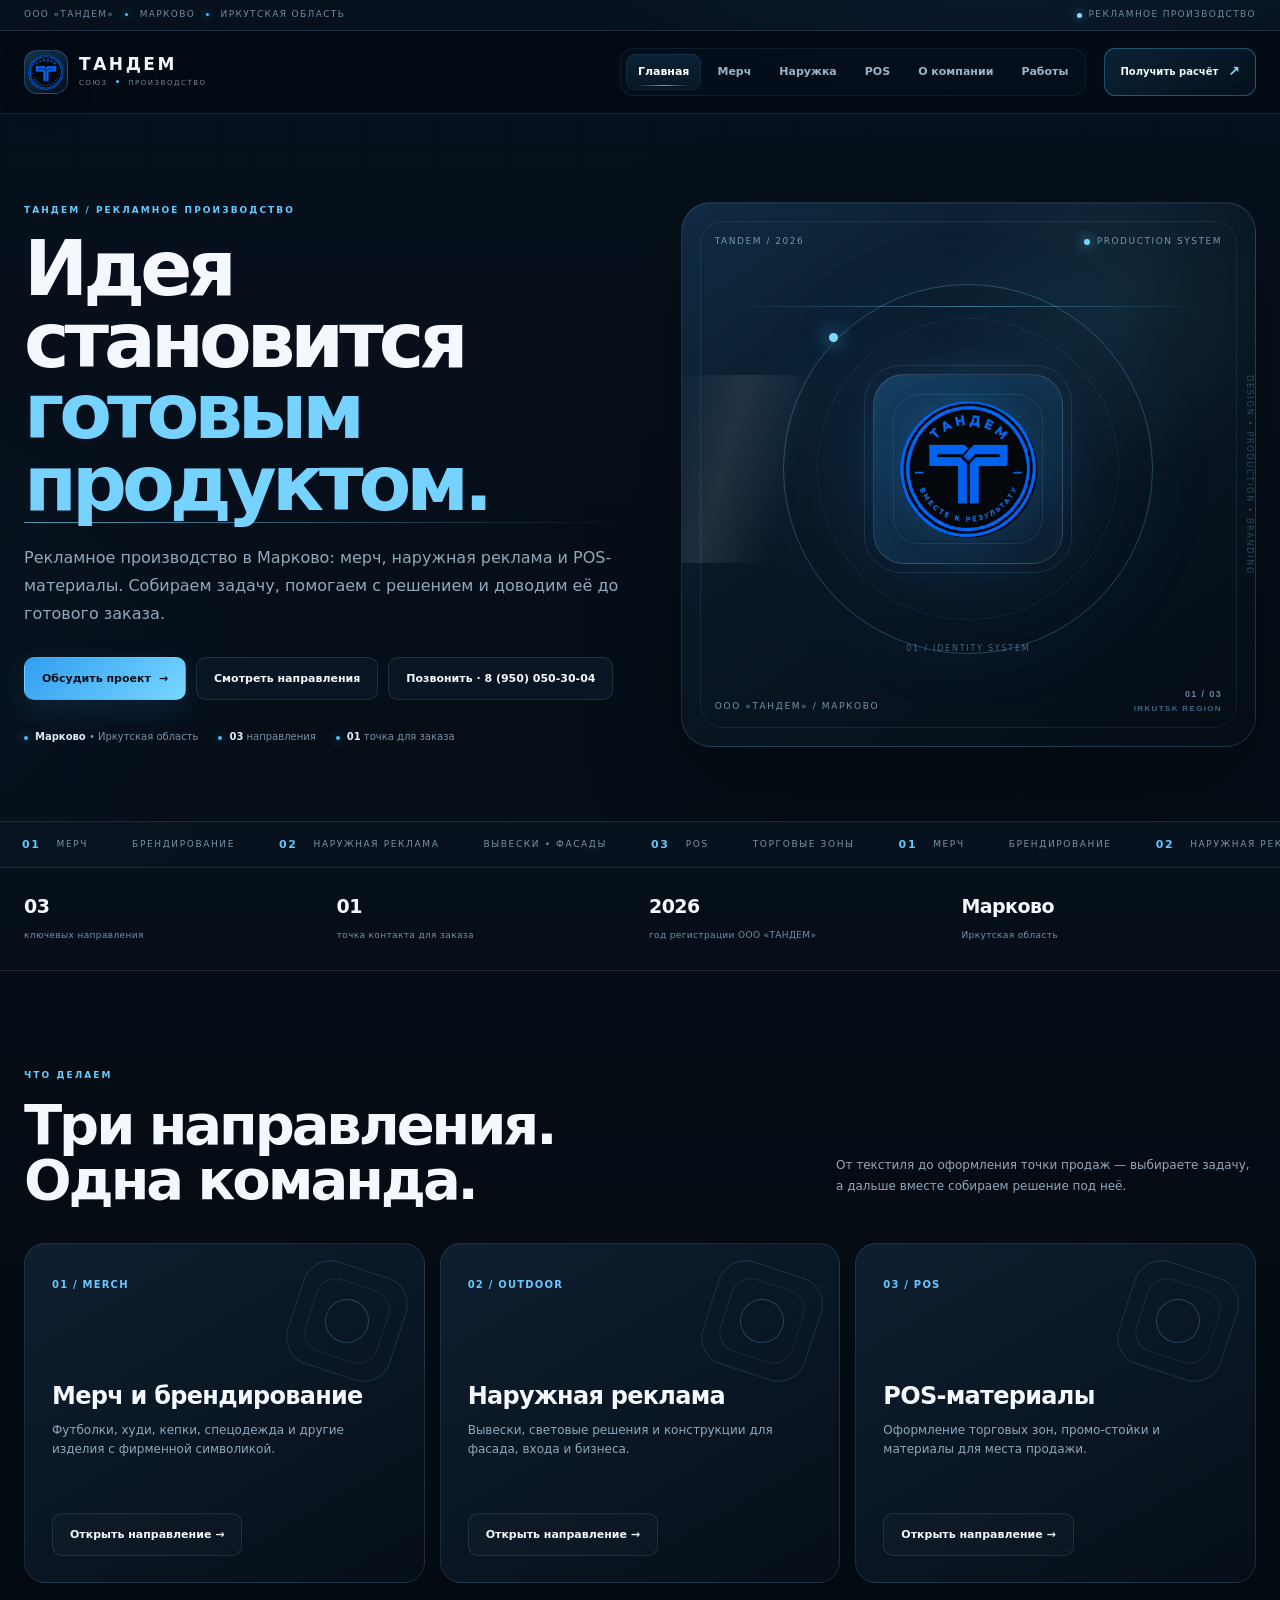
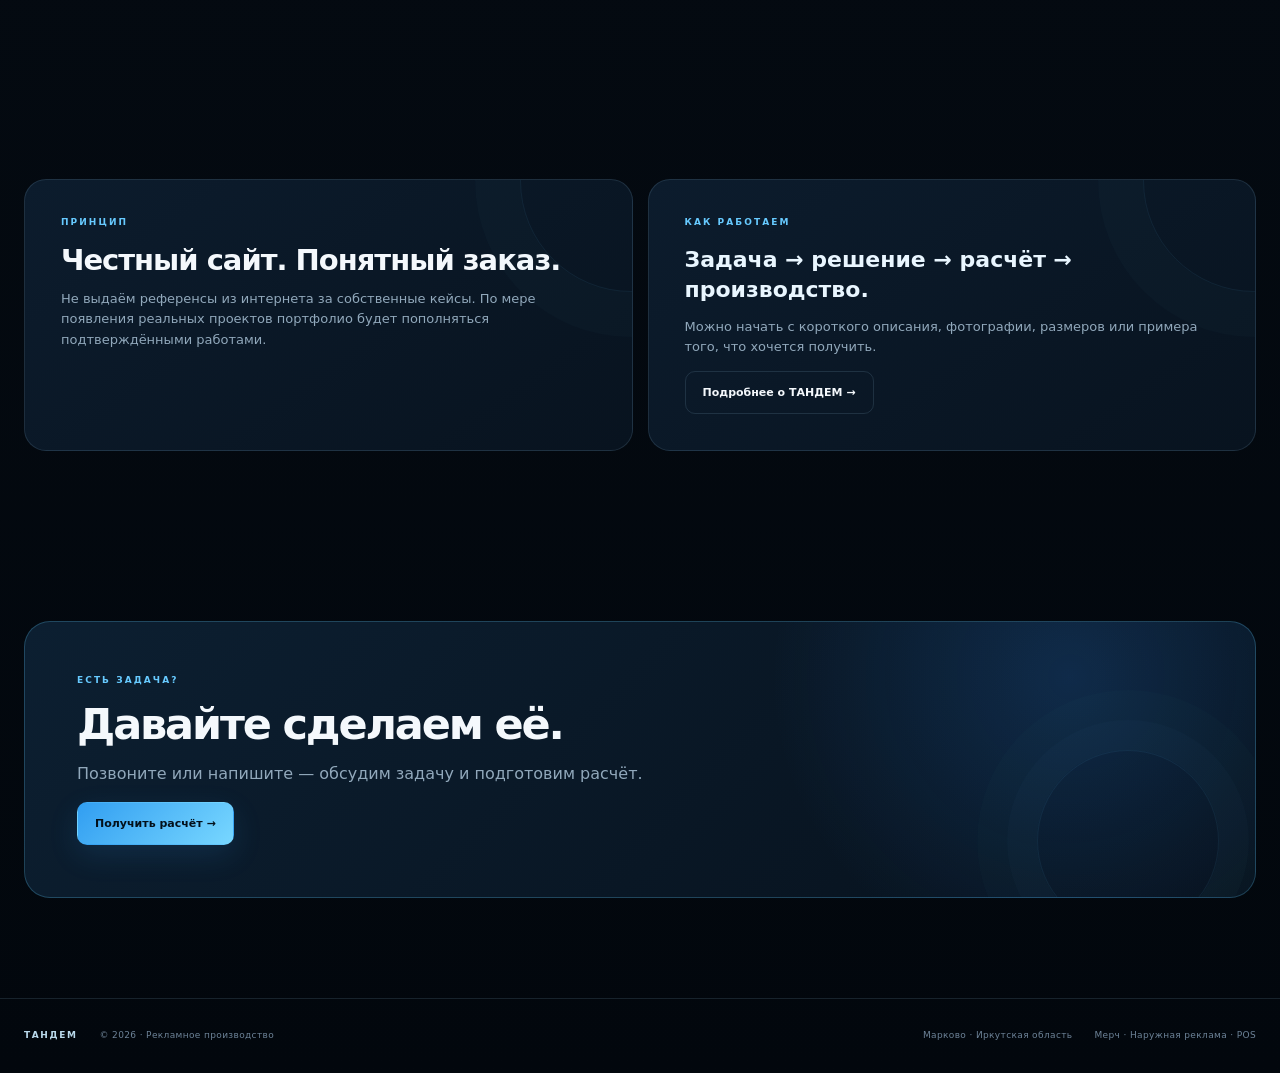
==== commit 8037cedf: "Add files via upload" ====
--- a/index.html
+++ b/index.html
@@ -3,10 +3,32 @@
 <head>
 <meta charset="utf-8">
 <meta name="viewport" content="width=device-width,initial-scale=1">
-<title>ТАНДЕМ — рекламное производство в Марково</title>
-<meta name="description" content="ООО «ТАНДЕМ»: брендирование одежды и мерча, наружная реклама и POS-материалы. Марково, Иркутская область.">
+<title>ТАНДЕМ — рекламное производство в Марково | Мерч, наружная реклама, POS</title>
+
+<meta name="robots" content="index,follow">
+<link rel="canonical" href="https://tandemirk.github.io/">
+<meta property="og:type" content="website">
+<meta property="og:title" content="ТАНДЕМ — рекламное производство в Марково | Мерч, наружная реклама, POS">
+<meta property="og:description" content="ТАНДЕМ — рекламное производство в Марково, Иркутская область. Мерч и брендирование, наружная реклама, вывески и POS-материалы. Получить расчёт заказа.">
+<meta property="og:url" content="https://tandemirk.github.io/">
+<meta property="og:site_name" content="ТАНДЕМ">
+<meta name="description" content="ТАНДЕМ — рекламное производство в Марково, Иркутская область. Мерч и брендирование, наружная реклама, вывески и POS-материалы. Получить расчёт заказа.">
 <link rel="icon" href="assets/favicon.svg" type="image/svg+xml">
 <link rel="stylesheet" href="styles.css">
+<script type="application/ld+json">
+{
+  "@context":"https://schema.org",
+  "@type":"Organization",
+  "name":"ТАНДЕМ",
+  "legalName":"ООО «ТАНДЕМ»",
+  "url":"https://tandemirk.github.io/",
+  "logo":"https://tandemirk.github.io/assets/logo.png",
+  "telephone":"+79500503004",
+  "email":"Tandem38-irk@yandex.ru",
+  "description":"Рекламное производство в Марково: мерч, наружная реклама и POS-материалы.",
+  "areaServed": {"@type":"AdministrativeArea", "name":"Марково, Иркутская область"}
+}
+</script>
 </head>
 <body>
 <div class="topline"><div class="container topline-inner"><span>ООО «ТАНДЕМ» <i></i> МАРКОВО <i></i> ИРКУТСКАЯ ОБЛАСТЬ</span><span class="topline-status"><b></b> РЕКЛАМНОЕ ПРОИЗВОДСТВО</span></div></div>
@@ -24,8 +46,8 @@
     <div class="hero-copy">
       <div class="eyebrow">ТАНДЕМ / РЕКЛАМНОЕ ПРОИЗВОДСТВО</div>
       <h1>Идея становится <span class="accent">готовым продуктом.</span></h1>
-      <p>Мерч, наружная реклама и POS-материалы. Собираем задачу, помогаем с решением и доводим её до готового заказа.</p>
-      <div class="actions"><a class="btn btn-primary" href="contacts.html">Обсудить проект <span>→</span></a><a class="btn btn-secondary" href="#services">Смотреть направления</a></div>
+      <p>Рекламное производство в Марково: мерч, наружная реклама и POS-материалы. Собираем задачу, помогаем с решением и доводим её до готового заказа.</p>
+      <div class="actions"><a class="btn btn-primary" href="contacts.html">Обсудить проект <span>→</span></a><a class="btn btn-secondary" href="#services">Смотреть направления</a><a class="btn btn-secondary" href="tel:+79500503004">Позвонить · 8 (950) 050-30-04</a></div>
       <div class="hero-facts"><span><b>Марково</b> • Иркутская область</span><span><b>03</b> направления</span><span><b>01</b> точка для заказа</span></div>
     </div>
     <div class="hero-visual" id="heroVisual">
--- a/styles.css
+++ b/styles.css
@@ -60,6 +60,9 @@
 }
 .brand-mark:after{content:"";position:absolute;inset:-20%;background:linear-gradient(110deg,transparent 40%,rgba(255,255,255,.1) 50%,transparent 60%);transform:translateX(-80%);animation:brandShine 7s ease-in-out infinite}
 .brand-mark img{width:37px;height:37px;object-fit:contain}
+/* POS page: keep the header logo at the same compact size as the other pages */
+body.pos-page .brand-mark{width:44px;height:44px;flex:0 0 44px}
+body.pos-page .brand-mark img{width:37px!important;height:37px!important;max-width:37px!important;max-height:37px!important;object-fit:contain}
 .brand-word strong{display:block;font-size:17px;letter-spacing:.15em;font-weight:850;line-height:1}
 .brand-word small{display:block;color:#71899d;font-size:7px;letter-spacing:.22em;margin-top:5px}
 .brand-word small i{display:inline-block;width:3px;height:3px;border-radius:50%;background:#55c8ff;margin:0 5px 2px}
@@ -279,6 +282,9 @@
   .mobile-menu.open{display:block}
 }
 @media(max-width:650px){
+  body.pos-page .brand-mark{width:40px;height:40px;flex-basis:40px}
+  body.pos-page .brand-mark img{width:34px!important;height:34px!important;max-width:34px!important;max-height:34px!important}
+
   .container{width:calc(100% - 24px)}
   .topline{display:none}
   .nav{height:70px}
